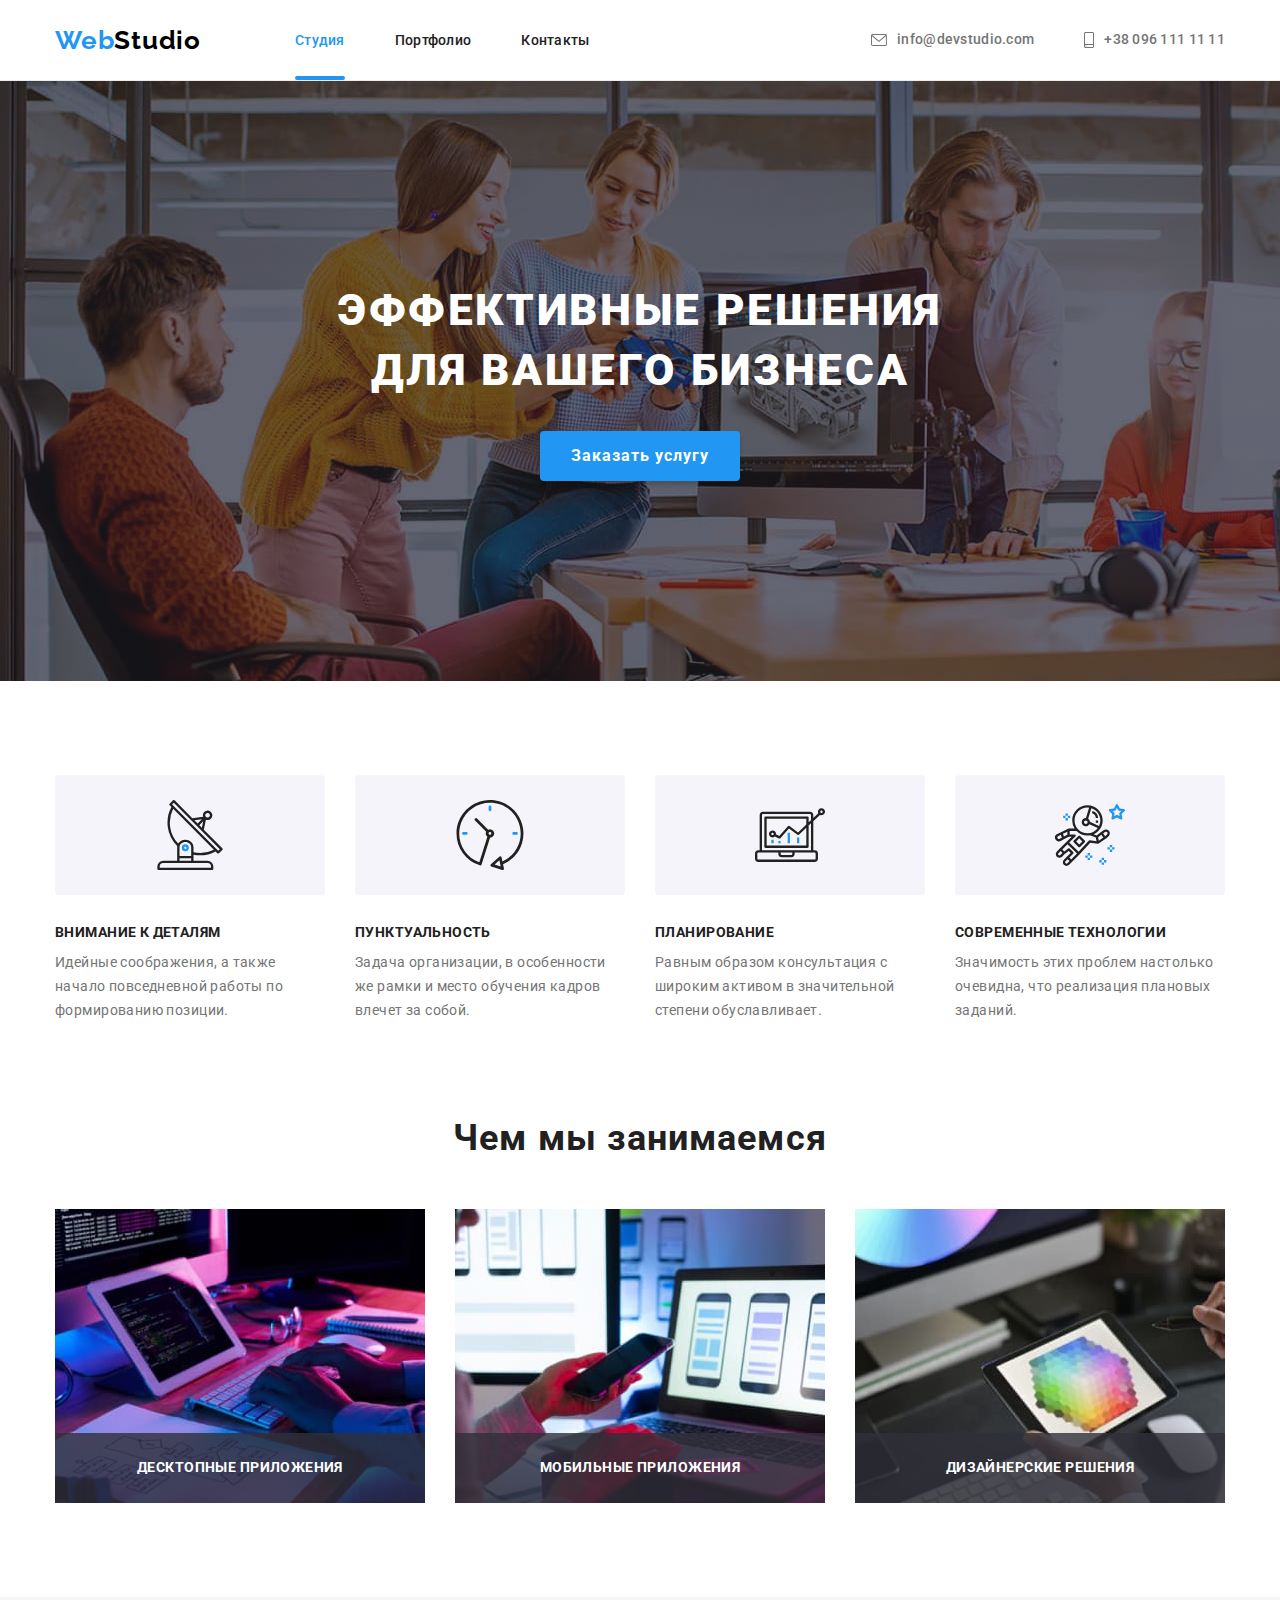
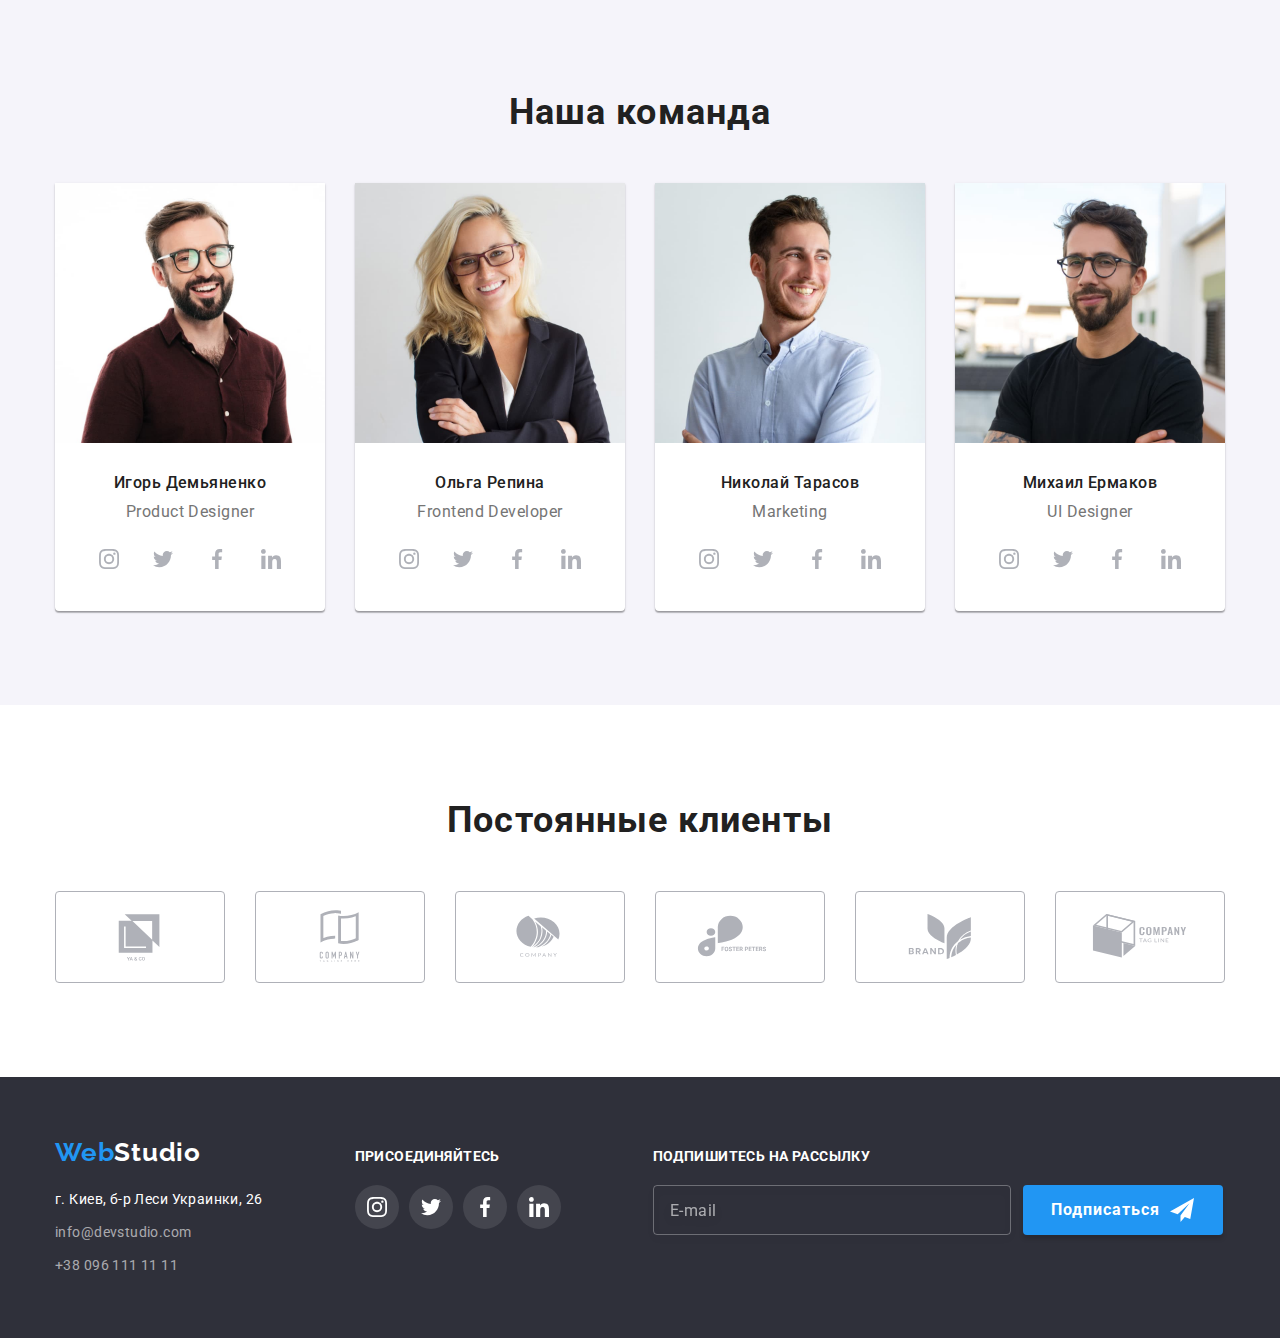
==== index.html @ 7f5abd90 "First commit" ====
<!DOCTYPE html>
<html lang="ru">
	<head>
		<meta charset="UTF-8" />
		<meta http-equiv="X-UA-Compatible" content="IE=edge" />
		<meta name="viewport" content="width=device-width, initial-scale=1.0" />
		<title lang="en">WebStudio</title>
		<link rel="preconnect" href="https://fonts.googleapis.com" />
		<link rel="preconnect" href="https://fonts.gstatic.com" crossorigin />
		<link
			href="https://fonts.googleapis.com/css2?family=Raleway:wght@700&family=Roboto:wght@400;500;700;900&display=swap"
			rel="stylesheet"
		/>
		<link
			rel="stylesheet"
			href="https://cdnjs.cloudflare.com/ajax/libs/modern-normalize/1.1.0/modern-normalize.min.css"
			integrity="sha512-wpPYUAdjBVSE4KJnH1VR1HeZfpl1ub8YT/NKx4PuQ5NmX2tKuGu6U/JRp5y+Y8XG2tV+wKQpNHVUX03MfMFn9Q=="
			crossorigin="anonymous"
			referrerpolicy="no-referrer"
		/>
		<link rel="stylesheet" href="./css/main.min.css" />
	</head>
	<body>
		<header class="header">
			<div class="container header-container">
				<nav class="menu-nav">
					<a class="logo link" href="./index.html" lang="en">
						<span class="logo__font-size logo__accent-color">Web</span>
						<span class="logo__font-size">Studio</span>
					</a>
					<ul class="menu-nav__list list">
						<li class="menu-nav__item">
							<a class="menu-nav__link link current" href="./index.html">Студия</a>
						</li>

						<li class="menu-nav__item">
							<a class="menu-nav__link link" href="./portfolio.html">Портфолио</a>
						</li>

						<li class="menu-nav__item">
							<a class="menu-nav__link link" href="">Контакты</a>
						</li>
					</ul>
				</nav>
				<ul class="menu-contact list">
					<li class="menu-contact__item">
						<a class="menu-contact__link link" href="mailto:info@devstudio.com">
							<svg class="menu-contact__icon" width="16" height="12">
								<use href="./images/sprite.svg#envelope"></use>
							</svg>
							info@devstudio.com
						</a>
					</li>

					<li class="menu-contact__item">
						<a class="menu-contact__link link" href="tel:+380961111111">
							<svg class="menu-contact__icon" width="10" height="16">
								<use href="./images/sprite.svg#phone"></use>
							</svg>
							+38 096 111 11 11
						</a>
					</li>
				</ul>
			</div>
		</header>

		<main>
			<section class="hero">
				<div class="container">
					<h1 class="hero__title">Эффективные решения для вашего бизнеса</h1>
					<button class="hero__btn button" type="button" data-modal-open>Заказать услугу</button>
				</div>
			</section>

			<section class="feature section">
				<div class="container">
					<h2 class="section-title visually-hidden">Особенности</h2>
					<ul class="feature__list list">
						<li class="feature__list-item">
							<div class="feature__icon-box">
								<svg class="feature__icon" width="70" height="70">
									<use href="./images/sprite.svg#antenna"></use>
								</svg>
							</div>
							<h3 class="feature__title">Внимание к деталям</h3>
							<p class="feature__description">
								Идейные соображения, а также начало повседневной работы по формированию позиции.
							</p>
						</li>

						<li class="feature__list-item">
							<div class="feature__icon-box">
								<svg class="feature__icon" width="70" height="70">
									<use href="./images/sprite.svg#clock"></use>
								</svg>
							</div>
							<h3 class="feature__title">Пунктуальность</h3>
							<p class="feature__description">
								Задача организации, в особенности же рамки и место обучения кадров влечет за собой.
							</p>
						</li>

						<li class="feature__list-item">
							<div class="feature__icon-box">
								<svg class="feature__icon" width="70" height="70">
									<use href="./images/sprite.svg#diagram"></use>
								</svg>
							</div>
							<h3 class="feature__title">Планирование</h3>
							<p class="feature__description">
								Равным образом консультация с широким активом в значительной степени обуславливает.
							</p>
						</li>

						<li class="feature__list-item">
							<div class="feature__icon-box">
								<svg class="feature__icon" width="70" height="70">
									<use href="./images/sprite.svg#astronaut"></use>
								</svg>
							</div>
							<h3 class="feature__title">Современные технологии</h3>
							<p class="feature__description">
								Значимость этих проблем настолько очевидна, что реализация плановых заданий.
							</p>
						</li>
					</ul>
				</div>
			</section>

			<section class="activity section">
				<div class="container">
					<h2 class="section-title">Чем мы занимаемся</h2>
					<ul class="activity-list list">
						<li class="activity-list__item">
							<a class="activity-list__link link" href="">
								<img src="./images/activity-img-1.jpg" alt="Направление деятельности" width="370" height="294" />
							</a>
							<h3 class="activity-list__title">Десктопные приложения</h3>
						</li>

						<li class="activity-list__item">
							<a class="activity-list__link link" href="">
								<img src="./images/activity-img-2.jpg" alt="Направление деятельности" width="370" height="294" />
							</a>
							<h3 class="activity-list__title">Мобильные приложения</h3>
						</li>

						<li class="activity-list__item">
							<a class="activity-list__link link" href="">
								<img src="./images/activity-img-3.jpg" alt="Направление деятельности" width="370" height="294" />
							</a>
							<h3 class="activity-list__title">Дизайнерские решения</h3>
						</li>
					</ul>
				</div>
			</section>

			<section class="staff section">
				<div class="container">
					<h2 class="section-title">Наша команда</h2>
					<ul class="staff-list list">
						<li class="staff-list__item">
							<img src="./images/staff-avatar-img-1.jpg" alt="Аватар сотрудника" width="270" height="260" />
							<h3 class="staff-list__name">Игорь Демьяненко</h3>
							<p class="staff-list__position">Product Designer</p>
							<ul class="social-list list">
								<li class="social-list__item">
									<a
										class="social-list__link link"
										href="https://www.instagram.com/"
										target="_blank"
										rel="noreferrer noopener"
									>
										<svg class="social-list__icon" width="20" height="20">
											<use href="./images/sprite.svg#instagram"></use>
										</svg>
									</a>
								</li>

								<li class="social-list__item">
									<a
										class="social-list__link link"
										href="https://twitter.com"
										target="_blank"
										rel="noreferrer noopener"
									>
										<svg class="social-list__icon" width="20" height="20">
											<use href="./images/sprite.svg#twitter"></use>
										</svg>
									</a>
								</li>

								<li class="social-list__item">
									<a
										class="social-list__link link"
										href="https://www.facebook.com/"
										target="_blank"
										rel="noreferrer noopener"
									>
										<svg class="social-list__icon" width="20" height="20">
											<use href="./images/sprite.svg#facebook"></use>
										</svg>
									</a>
								</li>

								<li class="social-list__item">
									<a
										class="social-list__link link"
										href="https://www.linkedin.com/"
										target="_blank"
										rel="noreferrer noopener"
									>
										<svg class="social-list__icon" width="20" height="20">
											<use href="./images/sprite.svg#linkedin"></use>
										</svg>
									</a>
								</li>
							</ul>
						</li>

						<li class="staff-list__item">
							<img src="./images/staff-avatar-img-2.jpg" alt="Аватар сотрудника" width="270" height="260" />
							<h3 class="staff-list__name">Ольга Репина</h3>
							<p class="staff-list__position">Frontend Developer</p>
							<ul class="social-list list">
								<li class="social-list__item">
									<a
										class="social-list__link link"
										href="https://www.instagram.com/"
										target="_blank"
										rel="noreferrer noopener"
									>
										<svg class="social-list__icon" width="20" height="20">
											<use href="./images/sprite.svg#instagram"></use>
										</svg>
									</a>
								</li>

								<li class="social-list__item">
									<a
										class="social-list__link link"
										href="https://twitter.com"
										target="_blank"
										rel="noreferrer noopener"
									>
										<svg class="social-list__icon" width="20" height="20">
											<use href="./images/sprite.svg#twitter"></use>
										</svg>
									</a>
								</li>

								<li class="social-list__item">
									<a
										class="social-list__link link"
										href="https://www.facebook.com/"
										target="_blank"
										rel="noreferrer noopener"
									>
										<svg class="social-list__icon" width="20" height="20">
											<use href="./images/sprite.svg#facebook"></use>
										</svg>
									</a>
								</li>

								<li class="social-list__item">
									<a
										class="social-list__link link"
										href="https://www.linkedin.com/"
										target="_blank"
										rel="noreferrer noopener"
									>
										<svg class="social-list__icon" width="20" height="20">
											<use href="./images/sprite.svg#linkedin"></use>
										</svg>
									</a>
								</li>
							</ul>
						</li>

						<li class="staff-list__item">
							<img src="./images/staff-avatar-img-3.jpg" alt="Аватар сотрудника" width="270" height="260" />
							<h3 class="staff-list__name">Николай Тарасов</h3>
							<p class="staff-list__position">Marketing</p>
							<ul class="social-list list">
								<li class="social-list__item">
									<a
										class="social-list__link link"
										href="https://www.instagram.com/"
										target="_blank"
										rel="noreferrer noopener"
									>
										<svg class="social-list__icon" width="20" height="20">
											<use href="./images/sprite.svg#instagram"></use>
										</svg>
									</a>
								</li>

								<li class="social-list__item">
									<a
										class="social-list__link link"
										href="https://twitter.com"
										target="_blank"
										rel="noreferrer noopener"
									>
										<svg class="social-list__icon" width="20" height="20">
											<use href="./images/sprite.svg#twitter"></use>
										</svg>
									</a>
								</li>

								<li class="social-list__item">
									<a
										class="social-list__link link"
										href="https://www.facebook.com/"
										target="_blank"
										rel="noreferrer noopener"
									>
										<svg class="social-list__icon" width="20" height="20">
											<use href="./images/sprite.svg#facebook"></use>
										</svg>
									</a>
								</li>

								<li class="social-list__item">
									<a
										class="social-list__link link"
										href="https://www.linkedin.com/"
										target="_blank"
										rel="noreferrer noopener"
									>
										<svg class="social-list__icon" width="20" height="20">
											<use href="./images/sprite.svg#linkedin"></use>
										</svg>
									</a>
								</li>
							</ul>
						</li>

						<li class="staff-list__item">
							<img src="./images/staff-avatar-img-4.jpg" alt="Аватар сотрудника" width="270" height="260" />
							<h3 class="staff-list__name">Михаил Ермаков</h3>
							<p class="staff-list__position">UI Designer</p>
							<ul class="social-list list">
								<li class="social-list__item">
									<a
										class="social-list__link link"
										href="https://www.instagram.com/"
										target="_blank"
										rel="noreferrer noopener"
									>
										<svg class="social-list__icon" width="20" height="20">
											<use href="./images/sprite.svg#instagram"></use>
										</svg>
									</a>
								</li>

								<li class="social-list__item">
									<a
										class="social-list__link link"
										href="https://twitter.com"
										target="_blank"
										rel="noreferrer noopener"
									>
										<svg class="social-list__icon" width="20" height="20">
											<use href="./images/sprite.svg#twitter"></use>
										</svg>
									</a>
								</li>

								<li class="social-list__item">
									<a
										class="social-list__link link"
										href="https://www.facebook.com/"
										target="_blank"
										rel="noreferrer noopener"
									>
										<svg class="social-list__icon" width="20" height="20">
											<use href="./images/sprite.svg#facebook"></use>
										</svg>
									</a>
								</li>

								<li class="social-list__item">
									<a
										class="social-list__link link"
										href="https://www.linkedin.com/"
										target="_blank"
										rel="noreferrer noopener"
									>
										<svg class="social-list__icon" width="20" height="20">
											<use href="./images/sprite.svg#linkedin"></use>
										</svg>
									</a>
								</li>
							</ul>
						</li>
					</ul>
				</div>
			</section>

			<section class="clients section">
				<div class="container">
					<h2 class="section-title">Постоянные клиенты</h2>
					<ul class="client-list list">
						<li class="client-list__item">
							<a class="client-list__link link" href="" target="_blank" rel="noreferrer noopener">
								<svg class="client-list__icon" width="106" height="60">
									<use href="./images/sprite.svg#logo-icon-client-1"></use>
								</svg>
							</a>
						</li>

						<li class="client-list__item">
							<a class="client-list__link link" href="" target="_blank" rel="noreferrer noopener">
								<svg class="client-list__icon" width="106" height="60">
									<use href="./images/sprite.svg#logo-icon-client-2"></use>
								</svg>
							</a>
						</li>

						<li class="client-list__item">
							<a class="client-list__link link" href="" target="_blank" rel="noreferrer noopener">
								<svg class="client-list__icon" width="106" height="60">
									<use href="./images/sprite.svg#logo-icon-client-3"></use>
								</svg>
							</a>
						</li>

						<li class="client-list__item">
							<a class="client-list__link link" href="" target="_blank" rel="noreferrer noopener">
								<svg class="client-list__icon" width="106" height="60">
									<use href="./images/sprite.svg#logo-icon-client-4"></use>
								</svg>
							</a>
						</li>

						<li class="client-list__item">
							<a class="client-list__link link" href="" target="_blank" rel="noreferrer noopener">
								<svg class="client-list__icon" width="106" height="60">
									<use href="./images/sprite.svg#logo-icon-client-5"></use>
								</svg>
							</a>
						</li>

						<li class="client-list__item">
							<a class="client-list__link link" href="" target="_blank" rel="noreferrer noopener">
								<svg class="client-list__icon" width="106" height="60">
									<use href="./images/sprite.svg#logo-icon-client-6"></use>
								</svg>
							</a>
						</li>
					</ul>
				</div>
			</section>
		</main>

		<footer class="footer">
			<div class="container footer-container">
				<div class="footer-address-wrapper">
					<a class="logo link" href="./index.html" lang="en">
						<span class="logo__font-size logo__accent-color">Web</span>
						<span class="logo__font-size">Studio</span>
					</a>
					<address>
						<ul class="contact-list list">
							<li class="contact-list__item">
								<a
									class="contact-list__link link contact-list__link-opacity"
									href="https://goo.gl/maps/CGZ676xCDxBF31A58"
								>
									г. Киев, б-р Леси Украинки, 26
								</a>
							</li>

							<li class="contact-list__item">
								<a class="contact-list__link link" href="mailto:info@devstudio.com">info@devstudio.com</a>
							</li>

							<li class="contact-list__item">
								<a class="contact-list__link link" href="tel:+380961111111">+38 096 111 11 11</a>
							</li>
						</ul>
					</address>
				</div>
				<div class="footer-social-wrapper">
					<p class="footer-call">присоединяйтесь</p>
					<ul class="footer-list list">
						<li class="footer-list__item">
							<a
								class="footer-list__link link"
								href="https://www.instagram.com/"
								target="_blank"
								rel="noreferrer noopener"
							>
								<svg class="footer-list__icon" width="20" height="20">
									<use href="./images/sprite.svg#instagram"></use>
								</svg>
							</a>
						</li>

						<li class="footer-list__item">
							<a class="footer-list__link link" href="https://twitter.com" target="_blank" rel="noreferrer noopener">
								<svg class="footer-list__icon" width="20" height="20">
									<use href="./images/sprite.svg#twitter"></use>
								</svg>
							</a>
						</li>

						<li class="footer-list__item">
							<a
								class="footer-list__link link"
								href="https://www.facebook.com/"
								target="_blank"
								rel="noreferrer noopener"
							>
								<svg class="footer-list__icon" width="20" height="20">
									<use href="./images/sprite.svg#facebook"></use>
								</svg>
							</a>
						</li>

						<li class="footer-list__item">
							<a
								class="footer-list__link link"
								href="https://www.linkedin.com/"
								target="_blank"
								rel="noreferrer noopener"
							>
								<svg class="footer-list__icon" width="20" height="20">
									<use href="./images/sprite.svg#linkedin"></use>
								</svg>
							</a>
						</li>
					</ul>
				</div>
				<form class="footer-form">
					<p class="footer-call">Подпишитесь на рассылку</p>
					<div class="footer-form__wrapper">
						<input class="footer-form__input" type="email" name="mailing" placeholder="E-mail" />
						<button class="footer-form__btn">
							<span class="footer-form__btn-text">Подписаться</span>
						</button>
					</div>
				</form>
			</div>
		</footer>

		<div class="backdrop is-hidden" data-modal>
			<div class="modal">
				<button class="modal__close-btn button" type="submit" data-modal-close>
					<svg class="modal__close-icon" width="18" height="18">
						<use href="./images/sprite.svg#close-icon"></use>
					</svg>
				</button>

				<strong class="contact-form-call">Оставьте свои данные, мы вам перезвоним</strong>

				<form class="contact-form">
					<ul class="contact-form__list list">
						<li class="contact-form__list-item">
							<label class="contact-form__label">
								<span class="contact-form__label-text">Имя</span>
								<span class="contact-form__input-wrapper">
									<input class="contact-form__input" type="text" name="user_name" />
									<svg class="contact-form__input-icon" width="18" height="18">
										<use href="./images/sprite.svg#person"></use>
									</svg>
								</span>
							</label>
						</li>

						<li class="contact-form__list-item">
							<label class="contact-form__label">
								<span class="contact-form__label-text">Телефон</span>
								<span class="contact-form__input-wrapper">
									<input class="contact-form__input" type="tel" name="user_phone" />
									<svg class="contact-form__input-icon" width="18" height="18">
										<use href="./images/sprite.svg#handset"></use>
									</svg>
								</span>
							</label>
						</li>

						<li class="contact-form__list-item">
							<label class="contact-form__label">
								<span class="contact-form__label-text">Почта</span>
								<span class="contact-form__input-wrapper">
									<input class="contact-form__input" type="email" name="user_email" />
									<svg class="contact-form__input-icon" width="18" height="18">
										<use href="./images/sprite.svg#email"></use>
									</svg>
								</span>
							</label>
						</li>

						<li class="contact-form__list-item">
							<label class="contact-form__label">
								<span class="contact-form__label-text">Комментарий</span>
								<textarea class="contact-form__message" name="user_comment" placeholder="Введите текст"></textarea>
							</label>
						</li>
					</ul>

					<div class="contact-form__checkbox-wrapper">
						<input
							class="contact-form__checkbox-input visually-hidden"
							type="checkbox"
							name="accept_policy"
							value="accept_policy"
							id="policy-checkbox"
							required
						/>
						<label class="contact-form__checkbox-label" for="policy-checkbox">
							<span class="contact-form__label-text">
								Соглашаюсь с рассылкой и принимаю
								<a class="contact-form__text-agreement" href="" rel="noreferrer noopener">Условия договора</a>
							</span>
						</label>
					</div>
					<button class="contact-form__submit-btn button" type="submit">Отправить</button>
				</form>
			</div>
		</div>

		<script src="./js/modal.js"></script>
	</body>
</html>
---- css/main.min.css ----
:root{--primary-font-family: "Roboto", sans-serif;--main-logo-font-family: "Raleway", sans-serif;--primary-text-color: #212121;--secondary-text-color: #757575;--opacity-text-color: rgba(255, 255, 255, 0.6);--placeholder-text-color: rgba(117, 117, 117, 0.5);--accent-color: #2196F3;--btn-color-hover: #188CE8;--primary-white-color: #ffffff;--primary-bg-color: #2F303A;--secondary-bg-color: #F5F4FA;--activity-bg-color: rgba(47, 48, 58, 0.8);--fallback-bg-color: #C4C4C4;--backdrop-bg-color: rgba(0, 0, 0, 0.2);--logo-black-color: #000000;--primary-border-color: #EEEEEE;--secondary-border-color: #ECECEC;--primary-icon-color: #AFB1B8;--bg-icon-color: rgba(255, 255, 255, 0.1);--overlay-card-color: rgba(33, 150, 243, 0.9);--project-card-gap: 30px;--duration: 250ms;--timing-function: cubic-bezier(0.4, 0, 0.2, 1)}.social-list__link,.contact-form__checkbox-label,.modal__close-btn,.footer-list__link,.client-list__link,.activity-list__title,.feature__icon-box{display:-webkit-box;display:-ms-flexbox;display:flex;-webkit-box-pack:center;-ms-flex-pack:center;justify-content:center;-webkit-box-align:center;-ms-flex-align:center;align-items:center}.contact-form__submit-btn,.hero__title,.hero,.container{margin-left:auto;margin-right:auto}/*! modern-normalize v1.1.0 | MIT License | https://github.com/sindresorhus/modern-normalize */*,::before,::after{-webkit-box-sizing:border-box;box-sizing:border-box}html{line-height:1.15;-webkit-text-size-adjust:100%;-moz-tab-size:4;-o-tab-size:4;tab-size:4}body{margin:0;font-family:system-ui,-apple-system,"Segoe UI",Roboto,Helvetica,Arial,sans-serif,"Apple Color Emoji","Segoe UI Emoji"}hr{height:0;color:inherit}abbr[title]{-webkit-text-decoration:underline dotted;text-decoration:underline dotted}b,strong{font-weight:bolder}code,kbd,samp,pre{font-family:ui-monospace,SFMono-Regular,Consolas,"Liberation Mono",Menlo,monospace;font-size:1em}small{font-size:80%}sub,sup{font-size:75%;line-height:0;position:relative;vertical-align:baseline}sub{bottom:-0.25em}sup{top:-0.5em}table{text-indent:0;border-color:inherit}button,input,optgroup,select,textarea{font-family:inherit;font-size:100%;line-height:1.15;margin:0}button,select{text-transform:none}button,[type=button],[type=reset],[type=submit]{-webkit-appearance:button}::-moz-focus-inner{border-style:none;padding:0}:-moz-focusring{outline:1px dotted ButtonText}:-moz-ui-invalid{box-shadow:none}legend{padding:0}progress{vertical-align:baseline}::-webkit-inner-spin-button,::-webkit-outer-spin-button{height:auto}[type=search]{-webkit-appearance:textfield;outline-offset:-2px}::-webkit-search-decoration{-webkit-appearance:none}::-webkit-file-upload-button{-webkit-appearance:button;font:inherit}summary{display:list-item}.visually-hidden{position:absolute;width:1px;height:1px;margin:-1px;border:0;padding:0;white-space:nowrap;-webkit-clip-path:inset(100%);clip-path:inset(100%);clip:rect(0 0 0 0);overflow:hidden}h1,h2,h3,h4,h5,h6,p{margin-top:0;margin-bottom:0}ul,ol{margin-top:0;margin-bottom:0;padding-left:0}img{display:block;max-width:100%;height:auto}.list{list-style:none}.link{text-decoration:none}.container{width:1200px;padding-left:15px;padding-right:15px}body{font-family:var(--primary-font-family);color:var(--primary-text-color);background-color:var(--primary-white-color)}.section{padding-top:94px;padding-bottom:94px}.header{background-color:var(--primary-white-color);border-bottom:1px solid var(--secondary-border-color)}.header-container{display:-webkit-box;display:-ms-flexbox;display:flex;-webkit-box-pack:justify;-ms-flex-pack:justify;justify-content:space-between;-webkit-box-align:center;-ms-flex-align:center;align-items:center}.menu-nav{display:-webkit-box;display:-ms-flexbox;display:flex;-webkit-box-align:center;-ms-flex-align:center;align-items:center}.menu-nav__list{display:-webkit-box;display:-ms-flexbox;display:flex;-webkit-box-pack:justify;-ms-flex-pack:justify;justify-content:space-between}.menu-nav__item:not(:first-child){margin-left:50px}.menu-nav__link{position:relative;padding-top:32px;padding-bottom:32px;font-weight:500;font-size:14px;line-height:1.14;letter-spacing:.02em;color:var(--primary-text-color);-webkit-transition:color var(--duration) var(--timing-function);transition:color var(--duration) var(--timing-function)}.menu-nav__link.current,.menu-nav__link:hover,.menu-nav__link:focus{color:var(--accent-color)}.menu-nav__link::after{content:"";position:absolute;bottom:0;display:block;width:100%;height:4px;background-color:var(--accent-color);border-radius:2px;-webkit-transform:scaleX(0);transform:scaleX(0);-webkit-transition:-webkit-transform var(--duration) var(--timing-function);transition:-webkit-transform var(--duration) var(--timing-function);transition:transform var(--duration) var(--timing-function);transition:transform var(--duration) var(--timing-function), -webkit-transform var(--duration) var(--timing-function)}.menu-nav__link.current:after,.menu-nav__link:hover::after,.menu-nav__link:focus::after{-webkit-transform:scaleX(1);transform:scaleX(1)}.menu-contact{display:-webkit-box;display:-ms-flexbox;display:flex}.menu-contact__item:not(:first-child){margin-left:50px}.menu-contact__link{display:-webkit-box;display:-ms-flexbox;display:flex;-webkit-box-align:center;-ms-flex-align:center;align-items:center;padding-top:32px;padding-bottom:32px;font-weight:500;font-size:14px;line-height:1.14;letter-spacing:.02em;color:var(--secondary-text-color);-webkit-transition:color var(--duration) var(--timing-function);transition:color var(--duration) var(--timing-function)}.menu-contact__link:hover,.menu-contact__link:focus{color:var(--accent-color)}.menu-contact__icon{margin-right:10px;fill:currentColor}.hero{max-width:1600px;min-height:600px;padding-top:200px;padding-bottom:200px;text-align:center;background-image:-webkit-gradient(linear, left top, right top, from(rgba(47, 48, 58, 0.4)), to(rgba(47, 48, 58, 0.4))),url("../images/bg-hero.jpg");background-image:linear-gradient(to right, rgba(47, 48, 58, 0.4), rgba(47, 48, 58, 0.4)),url("../images/bg-hero.jpg");background-size:cover;background-repeat:no-repeat;background-color:var(--fallback-bg-color)}.hero__title{width:696px;font-weight:900;font-size:44px;line-height:1.36;letter-spacing:.06em;color:var(--primary-white-color);text-transform:uppercase}.hero__btn{min-width:200px;padding:10px 26px;margin-top:30px;font-weight:700;font-size:16px;line-height:1.88;letter-spacing:.06em;color:var(--primary-white-color);background-color:var(--accent-color);border:none;border-radius:4px;-webkit-box-shadow:0px 4px 4px rgba(0,0,0,.15);box-shadow:0px 4px 4px rgba(0,0,0,.15);-webkit-transition:background-color var(--duration) var(--timing-function);transition:background-color var(--duration) var(--timing-function)}.hero__btn:hover,.hero__btn:focus{background-color:var(--btn-color-hover)}.feature{padding-bottom:0}.feature__list{display:-webkit-box;display:-ms-flexbox;display:flex;-webkit-box-pack:justify;-ms-flex-pack:justify;justify-content:space-between}.feature__list-item{-ms-flex-preferred-size:calc((100% - 90px)/4);flex-basis:calc((100% - 90px)/4)}.feature__title{margin-top:30px;font-weight:700;font-size:14px;line-height:1.14;letter-spacing:.03em;text-transform:uppercase}.feature__description{margin-top:10px;font-weight:400;font-size:14px;line-height:1.71;letter-spacing:.03em;color:var(--secondary-text-color)}.feature__icon-box{height:120px;background-color:var(--secondary-bg-color);border-radius:4px}.activity-list{display:-webkit-box;display:-ms-flexbox;display:flex;-webkit-box-pack:justify;-ms-flex-pack:justify;justify-content:space-between;margin-top:50px}.activity-list__item{position:relative}.activity-list__title{position:absolute;bottom:0;width:100%;height:70px;font-weight:700;font-size:14px;line-height:1.14;letter-spacing:.03em;text-transform:uppercase;color:var(--primary-white-color);background-color:var(--activity-bg-color);pointer-events:none}.staff{background-color:var(--secondary-bg-color)}.staff-list{display:-webkit-box;display:-ms-flexbox;display:flex;-ms-flex-wrap:wrap;flex-wrap:wrap;margin-left:-30px;margin-top:50px}.staff-list__item{margin-left:30px;background-color:var(--primary-white-color);-webkit-box-shadow:0px 1px 3px rgba(0,0,0,.12),0px 1px 1px rgba(0,0,0,.14),0px 2px 1px rgba(0,0,0,.2);box-shadow:0px 1px 3px rgba(0,0,0,.12),0px 1px 1px rgba(0,0,0,.14),0px 2px 1px rgba(0,0,0,.2);border-radius:0px 0px 4px 4px}.staff-list__name{margin-top:30px;font-weight:500;font-size:16px;line-height:1.19;letter-spacing:.03em;text-transform:capitalize;text-align:center}.staff-list__position{margin-top:10px;font-weight:400;font-size:16px;line-height:1.19;letter-spacing:.03em;text-transform:capitalize;text-align:center;color:var(--secondary-text-color)}.client-list{display:-webkit-box;display:-ms-flexbox;display:flex;-webkit-box-pack:center;-ms-flex-pack:center;justify-content:center;margin-top:50px}.client-list__item{width:170px;height:92px}.client-list__item:not(:first-child){margin-left:30px}.client-list__link{width:100%;height:100%;color:var(--primary-icon-color);background-color:var(--primary-white-color);border:1px solid var(--primary-icon-color);border-radius:4px;-webkit-transition:border-color var(--duration) var(--timing-function),color var(--duration) var(--timing-function);transition:border-color var(--duration) var(--timing-function),color var(--duration) var(--timing-function)}.client-list__link:hover,.client-list__link:focus{color:var(--accent-color);border-color:var(--accent-color)}.client-list__icon{fill:currentColor}.client-list__link:hover .client-list__icon,.client-list__link:focus .client-list__icon{fill:currentColor}.footer{padding-top:60px;padding-bottom:60px;background-color:var(--primary-bg-color)}.footer .logo{color:var(--primary-white-color);margin-right:0;padding:0}.footer-container{display:-webkit-box;display:-ms-flexbox;display:flex;-webkit-box-align:baseline;-ms-flex-align:baseline;align-items:baseline}.footer-social-wrapper{margin-left:70px}.footer-form{margin-left:92px}.footer-form__wrapper{display:-webkit-box;display:-ms-flexbox;display:flex;margin-top:20px}.footer-form__input{width:358px;height:50px;padding:15px 16px;color:var(--primary-white-color);border:1px solid rgba(255,255,255,.3);border-radius:4px;-webkit-filter:drop-shadow(0px 4px 4px rgba(0, 0, 0, 0.15));filter:drop-shadow(0px 4px 4px rgba(0, 0, 0, 0.15));background-color:rgba(0,0,0,0)}.footer-form__input::-webkit-input-placeholder{line-height:1.25;letter-spacing:.03em;color:var(--opacity-text-color)}.footer-form__input::-moz-placeholder{line-height:1.25;letter-spacing:.03em;color:var(--opacity-text-color)}.footer-form__input:-ms-input-placeholder{line-height:1.25;letter-spacing:.03em;color:var(--opacity-text-color)}.footer-form__input::-ms-input-placeholder{line-height:1.25;letter-spacing:.03em;color:var(--opacity-text-color)}.footer-form__input::placeholder{line-height:1.25;letter-spacing:.03em;color:var(--opacity-text-color)}.footer-form__btn{min-width:200px;margin-left:12px;padding:10px 28px;font-weight:700;font-size:16px;line-height:1.88;letter-spacing:.06em;color:var(--primary-white-color);border:none;border-radius:4px;-webkit-box-shadow:0px 4px 4px rgba(0,0,0,.15);box-shadow:0px 4px 4px rgba(0,0,0,.15);background-color:var(--accent-color)}.footer-form__btn-text{display:-webkit-inline-box;display:-ms-inline-flexbox;display:inline-flex;-webkit-box-align:center;-ms-flex-align:center;align-items:center}.footer-form__btn-text::after{content:"";width:24px;height:24px;margin-left:10px;background-image:url(../images/icons/mailing-icon.svg)}.footer-call{font-weight:700;font-size:14px;line-height:1.14;letter-spacing:.03em;text-transform:uppercase;color:var(--primary-white-color)}.footer-list{display:-webkit-box;display:-ms-flexbox;display:flex}.footer-list__item{width:44px;height:44px;margin-top:20px}.footer-list__item:not(:first-child){margin-left:10px}.footer-list__link{width:100%;height:100%;fill:var(--primary-white-color);background-color:var(--bg-icon-color);border-radius:50%;-webkit-transition:background-color var(--duration) var(--timing-function);transition:background-color var(--duration) var(--timing-function)}.footer-list__link:hover,.footer-list__link:focus{background-color:var(--accent-color)}.logo{padding-top:24px;padding-bottom:24px;margin-right:94px;font-family:var(--main-logo-font-family);font-weight:700;font-size:.1px;line-height:1;letter-spacing:0;color:var(--logo-black-color)}.logo__font-size{font-weight:inherit;font-size:26px;line-height:1.19;letter-spacing:.03em}.logo__accent-color{color:var(--accent-color)}.section-title{font-weight:700;font-size:36px;line-height:1.17;letter-spacing:.03em;text-align:center}.backdrop{position:fixed;top:0;left:0;width:100vw;height:100vh;background-color:var(--backdrop-bg-color);-webkit-transform:scale(1) rotate(360deg);transform:scale(1) rotate(360deg);-webkit-transition:visibility var(--duration) var(--timing-function),-webkit-transform var(--duration) var(--timing-function);transition:visibility var(--duration) var(--timing-function),-webkit-transform var(--duration) var(--timing-function);transition:transform var(--duration) var(--timing-function),visibility var(--duration) var(--timing-function);transition:transform var(--duration) var(--timing-function),visibility var(--duration) var(--timing-function),-webkit-transform var(--duration) var(--timing-function)}.backdrop.is-hidden{-webkit-transform:scale(0) rotate(0deg);transform:scale(0) rotate(0deg);visibility:hidden;pointer-events:none}.modal{position:absolute;top:50%;left:50%;-webkit-transform:translate(-50%, -50%);transform:translate(-50%, -50%);width:528px;height:582px;padding:40px;background-color:var(--primary-white-color);-webkit-box-shadow:0px 1px 3px rgba(0,0,0,.12),0px 1px 1px rgba(0,0,0,.14),0px 2px 1px rgba(0,0,0,.2);box-shadow:0px 1px 3px rgba(0,0,0,.12),0px 1px 1px rgba(0,0,0,.14),0px 2px 1px rgba(0,0,0,.2);border-radius:4px}.modal__close-btn{position:absolute;top:8px;right:8px;width:30px;height:30px;padding:0;border:1px solid rgba(0,0,0,.1);border-radius:50%;background-color:rgba(0,0,0,0);cursor:pointer}.modal__close-icon{-webkit-transition:fill var(--duration) var(--timing-function);transition:fill var(--duration) var(--timing-function)}.modal__close-btn:hover .modal__close-icon,.modal__close-btn:focus .modal__close-icon{fill:var(--accent-color)}.contact-form-call{display:block;text-align:center;font-weight:700;font-size:20px;line-height:1.15;letter-spacing:.03em}.contact-form{margin-top:12px}.contact-form__list{line-height:.01}.contact-form__list-item:not(:first-child){margin-top:10px}.contact-form__label-text{font-weight:inherit;font-size:12px;line-height:1.17;letter-spacing:.01em;color:var(--secondary-text-color)}.contact-form__input-wrapper{position:relative;display:block;margin-top:4px;color:var(--accent-color)}.contact-form__input,.contact-form__message{width:100%;border:1px solid rgba(33,33,33,.2);border-radius:4px;-webkit-transition:border-color var(--duration) var(--timing-function);transition:border-color var(--duration) var(--timing-function)}.contact-form__input{height:40px;padding-left:42px}.contact-form__message{resize:none;height:120px;margin-top:4px;padding:12px 16px}.contact-form__message::-webkit-input-placeholder{font-weight:inherit;font-size:12px;line-height:1.17;letter-spacing:.01em;color:var(--placeholder-text-color)}.contact-form__message::-moz-placeholder{font-weight:inherit;font-size:12px;line-height:1.17;letter-spacing:.01em;color:var(--placeholder-text-color)}.contact-form__message:-ms-input-placeholder{font-weight:inherit;font-size:12px;line-height:1.17;letter-spacing:.01em;color:var(--placeholder-text-color)}.contact-form__message::-ms-input-placeholder{font-weight:inherit;font-size:12px;line-height:1.17;letter-spacing:.01em;color:var(--placeholder-text-color)}.contact-form__message::placeholder{font-weight:inherit;font-size:12px;line-height:1.17;letter-spacing:.01em;color:var(--placeholder-text-color)}.contact-form__input:focus,.contact-form__message:focus{outline:none;border-color:var(--accent-color)}.contact-form__input-icon{position:absolute;top:50%;left:12px;-webkit-transform:translateY(-50%);transform:translateY(-50%);-webkit-transition:fill var(--duration) var(--timing-function);transition:fill var(--duration) var(--timing-function)}.contact-form__input:focus+.contact-form__input-icon{fill:var(--accent-color)}.contact-form__text-agreement{color:var(--accent-color)}.contact-form__checkbox-wrapper{margin-top:20px}.contact-form__checkbox-label{cursor:pointer}.contact-form__checkbox-label::before{content:"";width:16px;height:15px;border-radius:2px;background-image:url(../images/icons/checkbox-off-icon.svg);background-repeat:no-repeat}.contact-form__checkbox-label>.contact-form__label-text{margin-left:7px;font-weight:inherit;font-size:14px;line-height:1.71;letter-spacing:.03em}.contact-form__checkbox-input:checked+.contact-form__checkbox-label::before{background-color:var(--accent-color);background-image:url(../images/icons/checkbox-on-icon.svg)}.contact-form__checkbox-input:focus+.contact-form__checkbox-label::before{outline:2px solid var(--accent-color);outline-offset:2px}.contact-form__submit-btn{display:block;min-width:200px;padding:10px 26px;margin-top:30px;font-weight:700;font-size:16px;line-height:1.88;letter-spacing:.06em;color:var(--primary-white-color);background-color:var(--accent-color);border:none;border-radius:4px;-webkit-box-shadow:0px 4px 4px rgba(0,0,0,.15);box-shadow:0px 4px 4px rgba(0,0,0,.15);-webkit-transition:background-color var(--duration) var(--timing-function);transition:background-color var(--duration) var(--timing-function)}.contact-form__submit-btn:hover,.contact-form__submit-btn:focus{background-color:var(--btn-color-hover)}.button{font-family:inherit;cursor:pointer}.social-list{display:-webkit-box;display:-ms-flexbox;display:flex;-webkit-box-pack:center;-ms-flex-pack:center;justify-content:center;margin-top:16px;margin-bottom:30px}.social-list__item{width:44px;height:44px}.social-list__item:not(:first-child){margin-left:10px}.social-list__link{width:100%;height:100%;fill:var(--primary-icon-color);background-color:var(--primary-white-color);border-radius:50%;-webkit-transition:background-color var(--duration) var(--timing-function);transition:background-color var(--duration) var(--timing-function)}.social-list__link:hover,.social-list__link:focus{background-color:var(--accent-color)}.social-list__icon{-webkit-transition:fill var(--duration) var(--timing-function);transition:fill var(--duration) var(--timing-function)}.social-list__link:hover .social-list__icon,.social-list__link:focus .social-list__icon{fill:var(--primary-white-color)}.contact-list{margin-top:20px;padding-right:22px}.contact-list__item:not(:first-child){margin-top:9px}.contact-list__link{font-weight:400;font-size:14px;line-height:1.71;letter-spacing:.03em;font-style:normal;color:var(--opacity-text-color);-webkit-transition:color var(--duration) var(--timing-function);transition:color var(--duration) var(--timing-function)}.contact-list__link:hover,.contact-list__link:focus{color:var(--accent-color)}.contact-list__link-opacity{color:var(--primary-white-color)}/*# sourceMappingURL=main.min.css.map */
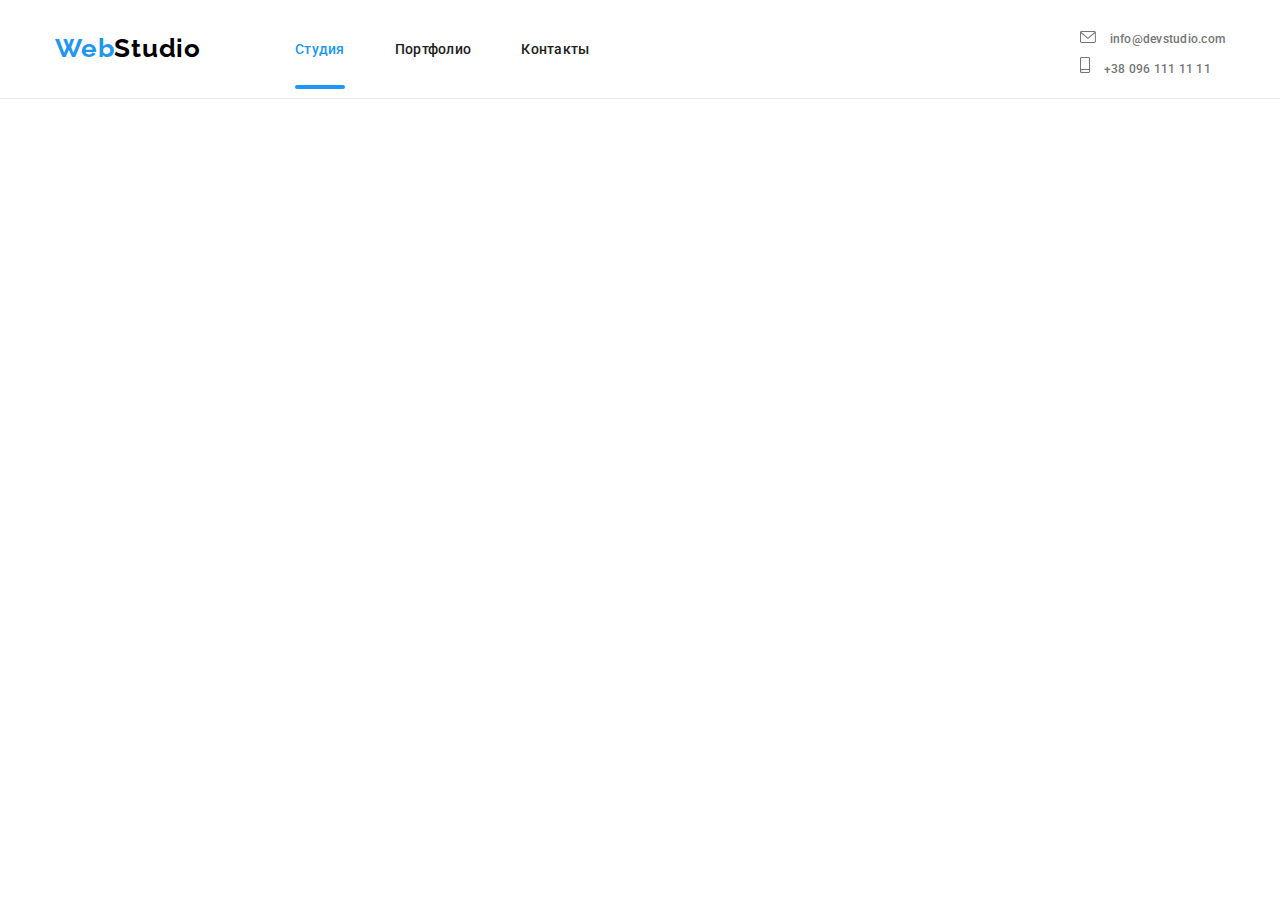
==== commit 6979df5e: "added media queris for container, logo, mobile header" ====
--- a/index.html
+++ b/index.html
@@ -22,7 +22,7 @@
 	</head>
 	<body>
 		<header class="header">
-			<div class="container header-container">
+			<div class="container header__container">
 				<nav class="menu-nav">
 					<a class="logo link" href="./index.html" lang="en">
 						<span class="logo__font-size logo__accent-color">Web</span>
@@ -61,18 +61,108 @@
 						</a>
 					</li>
 				</ul>
+
+				<button class="mobile-menu-btn" type="button" data-menu-open>
+					<svg class="mobile-menu-btn__icon" width="40" height="40">
+						<use href="./images/sprite.svg#mobile-menu-burger"></use>
+					</svg>
+				</button>
+			</div>
+			<div class="mobile-menu" data-menu>
+				<div class="container mobile-menu__container">
+					<div class="mobile-menu__wrapper-inner">
+						<button class="mobile-menu-btn mobile-menu-btn__close" type="button" data-menu-close>
+							<svg class="mobile-menu-btn__icon" width="40" height="40">
+								<use href="./images/sprite.svg#mobile-menu-cross"></use>
+							</svg>
+						</button>
+
+						<nav class="mobile-menu__nav">
+							<ul class="mobile-menu__nav-list list">
+								<li class="mobile-menu__nav-item">
+									<a class="mobile-menu__nav-link link current" href="./index.html">Студия</a>
+								</li>
+
+								<li class="mobile-menu__nav-item">
+									<a class="mobile-menu__nav-link link" href="./portfolio.html">Портфолио</a>
+								</li>
+
+								<li class="mobile-menu__nav-item">
+									<a class="mobile-menu__nav-link link" href="">Контакты</a>
+								</li>
+							</ul>
+						</nav>
+					</div>
+
+					<div class="mobile-menu__wrapper-inner">
+						<ul class="mobile-menu__contact-list list">
+							<li class="mobile-menu__contact-item">
+								<a class="mobile-menu__contact-link link mobile-menu__contact-link--accent" href="tel:+380961111111">
+									+38 096 111 11 11
+								</a>
+							</li>
+
+							<li class="mobile-menu__contact-item">
+								<a class="mobile-menu__contact-link link" href="mailto:info@devstudio.com">info@devstudio.com</a>
+							</li>
+						</ul>
+
+						<ul class="mobile-menu__social-media-list list">
+							<li class="mobile-menu__social-media-item">
+								<a
+									class="mobile-menu__social-media-link link"
+									href="https://www.instagram.com/"
+									target="_blank"
+									rel="noreferrer noopener"
+								>
+									Instagram
+								</a>
+							</li>
+							<li class="mobile-menu__social-media-item">
+								<a
+									class="mobile-menu__social-media-link link"
+									href="https://twitter.com"
+									target="_blank"
+									rel="noreferrer noopener"
+								>
+									Twitter
+								</a>
+							</li>
+							<li class="mobile-menu__social-media-item">
+								<a
+									class="mobile-menu__social-media-link link"
+									href="https://www.facebook.com/"
+									target="_blank"
+									rel="noreferrer noopener"
+								>
+									Facebook
+								</a>
+							</li>
+							<li class="mobile-menu__social-media-item">
+								<a
+									class="mobile-menu__social-media-link link"
+									href="https://www.linkedin.com/"
+									target="_blank"
+									rel="noreferrer noopener"
+								>
+									LinkedIn
+								</a>
+							</li>
+						</ul>
+					</div>
+				</div>
 			</div>
 		</header>
 
 		<main>
-			<section class="hero">
+			<!-- <section class="hero">
 				<div class="container">
 					<h1 class="hero__title">Эффективные решения для вашего бизнеса</h1>
 					<button class="hero__btn button" type="button" data-modal-open>Заказать услугу</button>
 				</div>
-			</section>
-
-			<section class="feature section">
+			</section> -->
+
+			<!-- <section class="feature section">
 				<div class="container">
 					<h2 class="section-title visually-hidden">Особенности</h2>
 					<ul class="feature__list list">
@@ -125,9 +215,9 @@
 						</li>
 					</ul>
 				</div>
-			</section>
-
-			<section class="activity section">
+			</section> -->
+
+			<!-- <section class="activity section">
 				<div class="container">
 					<h2 class="section-title">Чем мы занимаемся</h2>
 					<ul class="activity-list list">
@@ -153,9 +243,9 @@
 						</li>
 					</ul>
 				</div>
-			</section>
-
-			<section class="staff section">
+			</section> -->
+
+			<!-- <section class="staff section">
 				<div class="container">
 					<h2 class="section-title">Наша команда</h2>
 					<ul class="staff-list list">
@@ -396,9 +486,9 @@
 						</li>
 					</ul>
 				</div>
-			</section>
-
-			<section class="clients section">
+			</section> -->
+
+			<!-- <section class="clients section">
 				<div class="container">
 					<h2 class="section-title">Постоянные клиенты</h2>
 					<ul class="client-list list">
@@ -451,10 +541,10 @@
 						</li>
 					</ul>
 				</div>
-			</section>
+			</section> -->
 		</main>
 
-		<footer class="footer">
+		<!-- <footer class="footer">
 			<div class="container footer-container">
 				<div class="footer-address-wrapper">
 					<a class="logo link" href="./index.html" lang="en">
@@ -543,7 +633,7 @@
 					</div>
 				</form>
 			</div>
-		</footer>
+		</footer> -->
 
 		<div class="backdrop is-hidden" data-modal>
 			<div class="modal">
@@ -622,6 +712,7 @@
 			</div>
 		</div>
 
+		<script src="./js/menu.js"></script>
 		<script src="./js/modal.js"></script>
 	</body>
 </html>
--- a/css/main.min.css
+++ b/css/main.min.css
@@ -1 +1 @@
-:root{--primary-font-family: "Roboto", sans-serif;--main-logo-font-family: "Raleway", sans-serif;--primary-text-color: #212121;--secondary-text-color: #757575;--opacity-text-color: rgba(255, 255, 255, 0.6);--placeholder-text-color: rgba(117, 117, 117, 0.5);--accent-color: #2196F3;--btn-color-hover: #188CE8;--primary-white-color: #ffffff;--primary-bg-color: #2F303A;--secondary-bg-color: #F5F4FA;--activity-bg-color: rgba(47, 48, 58, 0.8);--fallback-bg-color: #C4C4C4;--backdrop-bg-color: rgba(0, 0, 0, 0.2);--logo-black-color: #000000;--primary-border-color: #EEEEEE;--secondary-border-color: #ECECEC;--primary-icon-color: #AFB1B8;--bg-icon-color: rgba(255, 255, 255, 0.1);--overlay-card-color: rgba(33, 150, 243, 0.9);--project-card-gap: 30px;--duration: 250ms;--timing-function: cubic-bezier(0.4, 0, 0.2, 1)}.social-list__link,.contact-form__checkbox-label,.modal__close-btn,.footer-list__link,.client-list__link,.activity-list__title,.feature__icon-box{display:-webkit-box;display:-ms-flexbox;display:flex;-webkit-box-pack:center;-ms-flex-pack:center;justify-content:center;-webkit-box-align:center;-ms-flex-align:center;align-items:center}.contact-form__submit-btn,.hero__title,.hero,.container{margin-left:auto;margin-right:auto}/*! modern-normalize v1.1.0 | MIT License | https://github.com/sindresorhus/modern-normalize */*,::before,::after{-webkit-box-sizing:border-box;box-sizing:border-box}html{line-height:1.15;-webkit-text-size-adjust:100%;-moz-tab-size:4;-o-tab-size:4;tab-size:4}body{margin:0;font-family:system-ui,-apple-system,"Segoe UI",Roboto,Helvetica,Arial,sans-serif,"Apple Color Emoji","Segoe UI Emoji"}hr{height:0;color:inherit}abbr[title]{-webkit-text-decoration:underline dotted;text-decoration:underline dotted}b,strong{font-weight:bolder}code,kbd,samp,pre{font-family:ui-monospace,SFMono-Regular,Consolas,"Liberation Mono",Menlo,monospace;font-size:1em}small{font-size:80%}sub,sup{font-size:75%;line-height:0;position:relative;vertical-align:baseline}sub{bottom:-0.25em}sup{top:-0.5em}table{text-indent:0;border-color:inherit}button,input,optgroup,select,textarea{font-family:inherit;font-size:100%;line-height:1.15;margin:0}button,select{text-transform:none}button,[type=button],[type=reset],[type=submit]{-webkit-appearance:button}::-moz-focus-inner{border-style:none;padding:0}:-moz-focusring{outline:1px dotted ButtonText}:-moz-ui-invalid{box-shadow:none}legend{padding:0}progress{vertical-align:baseline}::-webkit-inner-spin-button,::-webkit-outer-spin-button{height:auto}[type=search]{-webkit-appearance:textfield;outline-offset:-2px}::-webkit-search-decoration{-webkit-appearance:none}::-webkit-file-upload-button{-webkit-appearance:button;font:inherit}summary{display:list-item}.visually-hidden{position:absolute;width:1px;height:1px;margin:-1px;border:0;padding:0;white-space:nowrap;-webkit-clip-path:inset(100%);clip-path:inset(100%);clip:rect(0 0 0 0);overflow:hidden}h1,h2,h3,h4,h5,h6,p{margin-top:0;margin-bottom:0}ul,ol{margin-top:0;margin-bottom:0;padding-left:0}img{display:block;max-width:100%;height:auto}.list{list-style:none}.link{text-decoration:none}.container{width:1200px;padding-left:15px;padding-right:15px}body{font-family:var(--primary-font-family);color:var(--primary-text-color);background-color:var(--primary-white-color)}.section{padding-top:94px;padding-bottom:94px}.header{background-color:var(--primary-white-color);border-bottom:1px solid var(--secondary-border-color)}.header-container{display:-webkit-box;display:-ms-flexbox;display:flex;-webkit-box-pack:justify;-ms-flex-pack:justify;justify-content:space-between;-webkit-box-align:center;-ms-flex-align:center;align-items:center}.menu-nav{display:-webkit-box;display:-ms-flexbox;display:flex;-webkit-box-align:center;-ms-flex-align:center;align-items:center}.menu-nav__list{display:-webkit-box;display:-ms-flexbox;display:flex;-webkit-box-pack:justify;-ms-flex-pack:justify;justify-content:space-between}.menu-nav__item:not(:first-child){margin-left:50px}.menu-nav__link{position:relative;padding-top:32px;padding-bottom:32px;font-weight:500;font-size:14px;line-height:1.14;letter-spacing:.02em;color:var(--primary-text-color);-webkit-transition:color var(--duration) var(--timing-function);transition:color var(--duration) var(--timing-function)}.menu-nav__link.current,.menu-nav__link:hover,.menu-nav__link:focus{color:var(--accent-color)}.menu-nav__link::after{content:"";position:absolute;bottom:0;display:block;width:100%;height:4px;background-color:var(--accent-color);border-radius:2px;-webkit-transform:scaleX(0);transform:scaleX(0);-webkit-transition:-webkit-transform var(--duration) var(--timing-function);transition:-webkit-transform var(--duration) var(--timing-function);transition:transform var(--duration) var(--timing-function);transition:transform var(--duration) var(--timing-function), -webkit-transform var(--duration) var(--timing-function)}.menu-nav__link.current:after,.menu-nav__link:hover::after,.menu-nav__link:focus::after{-webkit-transform:scaleX(1);transform:scaleX(1)}.menu-contact{display:-webkit-box;display:-ms-flexbox;display:flex}.menu-contact__item:not(:first-child){margin-left:50px}.menu-contact__link{display:-webkit-box;display:-ms-flexbox;display:flex;-webkit-box-align:center;-ms-flex-align:center;align-items:center;padding-top:32px;padding-bottom:32px;font-weight:500;font-size:14px;line-height:1.14;letter-spacing:.02em;color:var(--secondary-text-color);-webkit-transition:color var(--duration) var(--timing-function);transition:color var(--duration) var(--timing-function)}.menu-contact__link:hover,.menu-contact__link:focus{color:var(--accent-color)}.menu-contact__icon{margin-right:10px;fill:currentColor}.hero{max-width:1600px;min-height:600px;padding-top:200px;padding-bottom:200px;text-align:center;background-image:-webkit-gradient(linear, left top, right top, from(rgba(47, 48, 58, 0.4)), to(rgba(47, 48, 58, 0.4))),url("../images/bg-hero.jpg");background-image:linear-gradient(to right, rgba(47, 48, 58, 0.4), rgba(47, 48, 58, 0.4)),url("../images/bg-hero.jpg");background-size:cover;background-repeat:no-repeat;background-color:var(--fallback-bg-color)}.hero__title{width:696px;font-weight:900;font-size:44px;line-height:1.36;letter-spacing:.06em;color:var(--primary-white-color);text-transform:uppercase}.hero__btn{min-width:200px;padding:10px 26px;margin-top:30px;font-weight:700;font-size:16px;line-height:1.88;letter-spacing:.06em;color:var(--primary-white-color);background-color:var(--accent-color);border:none;border-radius:4px;-webkit-box-shadow:0px 4px 4px rgba(0,0,0,.15);box-shadow:0px 4px 4px rgba(0,0,0,.15);-webkit-transition:background-color var(--duration) var(--timing-function);transition:background-color var(--duration) var(--timing-function)}.hero__btn:hover,.hero__btn:focus{background-color:var(--btn-color-hover)}.feature{padding-bottom:0}.feature__list{display:-webkit-box;display:-ms-flexbox;display:flex;-webkit-box-pack:justify;-ms-flex-pack:justify;justify-content:space-between}.feature__list-item{-ms-flex-preferred-size:calc((100% - 90px)/4);flex-basis:calc((100% - 90px)/4)}.feature__title{margin-top:30px;font-weight:700;font-size:14px;line-height:1.14;letter-spacing:.03em;text-transform:uppercase}.feature__description{margin-top:10px;font-weight:400;font-size:14px;line-height:1.71;letter-spacing:.03em;color:var(--secondary-text-color)}.feature__icon-box{height:120px;background-color:var(--secondary-bg-color);border-radius:4px}.activity-list{display:-webkit-box;display:-ms-flexbox;display:flex;-webkit-box-pack:justify;-ms-flex-pack:justify;justify-content:space-between;margin-top:50px}.activity-list__item{position:relative}.activity-list__title{position:absolute;bottom:0;width:100%;height:70px;font-weight:700;font-size:14px;line-height:1.14;letter-spacing:.03em;text-transform:uppercase;color:var(--primary-white-color);background-color:var(--activity-bg-color);pointer-events:none}.staff{background-color:var(--secondary-bg-color)}.staff-list{display:-webkit-box;display:-ms-flexbox;display:flex;-ms-flex-wrap:wrap;flex-wrap:wrap;margin-left:-30px;margin-top:50px}.staff-list__item{margin-left:30px;background-color:var(--primary-white-color);-webkit-box-shadow:0px 1px 3px rgba(0,0,0,.12),0px 1px 1px rgba(0,0,0,.14),0px 2px 1px rgba(0,0,0,.2);box-shadow:0px 1px 3px rgba(0,0,0,.12),0px 1px 1px rgba(0,0,0,.14),0px 2px 1px rgba(0,0,0,.2);border-radius:0px 0px 4px 4px}.staff-list__name{margin-top:30px;font-weight:500;font-size:16px;line-height:1.19;letter-spacing:.03em;text-transform:capitalize;text-align:center}.staff-list__position{margin-top:10px;font-weight:400;font-size:16px;line-height:1.19;letter-spacing:.03em;text-transform:capitalize;text-align:center;color:var(--secondary-text-color)}.client-list{display:-webkit-box;display:-ms-flexbox;display:flex;-webkit-box-pack:center;-ms-flex-pack:center;justify-content:center;margin-top:50px}.client-list__item{width:170px;height:92px}.client-list__item:not(:first-child){margin-left:30px}.client-list__link{width:100%;height:100%;color:var(--primary-icon-color);background-color:var(--primary-white-color);border:1px solid var(--primary-icon-color);border-radius:4px;-webkit-transition:border-color var(--duration) var(--timing-function),color var(--duration) var(--timing-function);transition:border-color var(--duration) var(--timing-function),color var(--duration) var(--timing-function)}.client-list__link:hover,.client-list__link:focus{color:var(--accent-color);border-color:var(--accent-color)}.client-list__icon{fill:currentColor}.client-list__link:hover .client-list__icon,.client-list__link:focus .client-list__icon{fill:currentColor}.footer{padding-top:60px;padding-bottom:60px;background-color:var(--primary-bg-color)}.footer .logo{color:var(--primary-white-color);margin-right:0;padding:0}.footer-container{display:-webkit-box;display:-ms-flexbox;display:flex;-webkit-box-align:baseline;-ms-flex-align:baseline;align-items:baseline}.footer-social-wrapper{margin-left:70px}.footer-form{margin-left:92px}.footer-form__wrapper{display:-webkit-box;display:-ms-flexbox;display:flex;margin-top:20px}.footer-form__input{width:358px;height:50px;padding:15px 16px;color:var(--primary-white-color);border:1px solid rgba(255,255,255,.3);border-radius:4px;-webkit-filter:drop-shadow(0px 4px 4px rgba(0, 0, 0, 0.15));filter:drop-shadow(0px 4px 4px rgba(0, 0, 0, 0.15));background-color:rgba(0,0,0,0)}.footer-form__input::-webkit-input-placeholder{line-height:1.25;letter-spacing:.03em;color:var(--opacity-text-color)}.footer-form__input::-moz-placeholder{line-height:1.25;letter-spacing:.03em;color:var(--opacity-text-color)}.footer-form__input:-ms-input-placeholder{line-height:1.25;letter-spacing:.03em;color:var(--opacity-text-color)}.footer-form__input::-ms-input-placeholder{line-height:1.25;letter-spacing:.03em;color:var(--opacity-text-color)}.footer-form__input::placeholder{line-height:1.25;letter-spacing:.03em;color:var(--opacity-text-color)}.footer-form__btn{min-width:200px;margin-left:12px;padding:10px 28px;font-weight:700;font-size:16px;line-height:1.88;letter-spacing:.06em;color:var(--primary-white-color);border:none;border-radius:4px;-webkit-box-shadow:0px 4px 4px rgba(0,0,0,.15);box-shadow:0px 4px 4px rgba(0,0,0,.15);background-color:var(--accent-color)}.footer-form__btn-text{display:-webkit-inline-box;display:-ms-inline-flexbox;display:inline-flex;-webkit-box-align:center;-ms-flex-align:center;align-items:center}.footer-form__btn-text::after{content:"";width:24px;height:24px;margin-left:10px;background-image:url(../images/icons/mailing-icon.svg)}.footer-call{font-weight:700;font-size:14px;line-height:1.14;letter-spacing:.03em;text-transform:uppercase;color:var(--primary-white-color)}.footer-list{display:-webkit-box;display:-ms-flexbox;display:flex}.footer-list__item{width:44px;height:44px;margin-top:20px}.footer-list__item:not(:first-child){margin-left:10px}.footer-list__link{width:100%;height:100%;fill:var(--primary-white-color);background-color:var(--bg-icon-color);border-radius:50%;-webkit-transition:background-color var(--duration) var(--timing-function);transition:background-color var(--duration) var(--timing-function)}.footer-list__link:hover,.footer-list__link:focus{background-color:var(--accent-color)}.logo{padding-top:24px;padding-bottom:24px;margin-right:94px;font-family:var(--main-logo-font-family);font-weight:700;font-size:.1px;line-height:1;letter-spacing:0;color:var(--logo-black-color)}.logo__font-size{font-weight:inherit;font-size:26px;line-height:1.19;letter-spacing:.03em}.logo__accent-color{color:var(--accent-color)}.section-title{font-weight:700;font-size:36px;line-height:1.17;letter-spacing:.03em;text-align:center}.backdrop{position:fixed;top:0;left:0;width:100vw;height:100vh;background-color:var(--backdrop-bg-color);-webkit-transform:scale(1) rotate(360deg);transform:scale(1) rotate(360deg);-webkit-transition:visibility var(--duration) var(--timing-function),-webkit-transform var(--duration) var(--timing-function);transition:visibility var(--duration) var(--timing-function),-webkit-transform var(--duration) var(--timing-function);transition:transform var(--duration) var(--timing-function),visibility var(--duration) var(--timing-function);transition:transform var(--duration) var(--timing-function),visibility var(--duration) var(--timing-function),-webkit-transform var(--duration) var(--timing-function)}.backdrop.is-hidden{-webkit-transform:scale(0) rotate(0deg);transform:scale(0) rotate(0deg);visibility:hidden;pointer-events:none}.modal{position:absolute;top:50%;left:50%;-webkit-transform:translate(-50%, -50%);transform:translate(-50%, -50%);width:528px;height:582px;padding:40px;background-color:var(--primary-white-color);-webkit-box-shadow:0px 1px 3px rgba(0,0,0,.12),0px 1px 1px rgba(0,0,0,.14),0px 2px 1px rgba(0,0,0,.2);box-shadow:0px 1px 3px rgba(0,0,0,.12),0px 1px 1px rgba(0,0,0,.14),0px 2px 1px rgba(0,0,0,.2);border-radius:4px}.modal__close-btn{position:absolute;top:8px;right:8px;width:30px;height:30px;padding:0;border:1px solid rgba(0,0,0,.1);border-radius:50%;background-color:rgba(0,0,0,0);cursor:pointer}.modal__close-icon{-webkit-transition:fill var(--duration) var(--timing-function);transition:fill var(--duration) var(--timing-function)}.modal__close-btn:hover .modal__close-icon,.modal__close-btn:focus .modal__close-icon{fill:var(--accent-color)}.contact-form-call{display:block;text-align:center;font-weight:700;font-size:20px;line-height:1.15;letter-spacing:.03em}.contact-form{margin-top:12px}.contact-form__list{line-height:.01}.contact-form__list-item:not(:first-child){margin-top:10px}.contact-form__label-text{font-weight:inherit;font-size:12px;line-height:1.17;letter-spacing:.01em;color:var(--secondary-text-color)}.contact-form__input-wrapper{position:relative;display:block;margin-top:4px;color:var(--accent-color)}.contact-form__input,.contact-form__message{width:100%;border:1px solid rgba(33,33,33,.2);border-radius:4px;-webkit-transition:border-color var(--duration) var(--timing-function);transition:border-color var(--duration) var(--timing-function)}.contact-form__input{height:40px;padding-left:42px}.contact-form__message{resize:none;height:120px;margin-top:4px;padding:12px 16px}.contact-form__message::-webkit-input-placeholder{font-weight:inherit;font-size:12px;line-height:1.17;letter-spacing:.01em;color:var(--placeholder-text-color)}.contact-form__message::-moz-placeholder{font-weight:inherit;font-size:12px;line-height:1.17;letter-spacing:.01em;color:var(--placeholder-text-color)}.contact-form__message:-ms-input-placeholder{font-weight:inherit;font-size:12px;line-height:1.17;letter-spacing:.01em;color:var(--placeholder-text-color)}.contact-form__message::-ms-input-placeholder{font-weight:inherit;font-size:12px;line-height:1.17;letter-spacing:.01em;color:var(--placeholder-text-color)}.contact-form__message::placeholder{font-weight:inherit;font-size:12px;line-height:1.17;letter-spacing:.01em;color:var(--placeholder-text-color)}.contact-form__input:focus,.contact-form__message:focus{outline:none;border-color:var(--accent-color)}.contact-form__input-icon{position:absolute;top:50%;left:12px;-webkit-transform:translateY(-50%);transform:translateY(-50%);-webkit-transition:fill var(--duration) var(--timing-function);transition:fill var(--duration) var(--timing-function)}.contact-form__input:focus+.contact-form__input-icon{fill:var(--accent-color)}.contact-form__text-agreement{color:var(--accent-color)}.contact-form__checkbox-wrapper{margin-top:20px}.contact-form__checkbox-label{cursor:pointer}.contact-form__checkbox-label::before{content:"";width:16px;height:15px;border-radius:2px;background-image:url(../images/icons/checkbox-off-icon.svg);background-repeat:no-repeat}.contact-form__checkbox-label>.contact-form__label-text{margin-left:7px;font-weight:inherit;font-size:14px;line-height:1.71;letter-spacing:.03em}.contact-form__checkbox-input:checked+.contact-form__checkbox-label::before{background-color:var(--accent-color);background-image:url(../images/icons/checkbox-on-icon.svg)}.contact-form__checkbox-input:focus+.contact-form__checkbox-label::before{outline:2px solid var(--accent-color);outline-offset:2px}.contact-form__submit-btn{display:block;min-width:200px;padding:10px 26px;margin-top:30px;font-weight:700;font-size:16px;line-height:1.88;letter-spacing:.06em;color:var(--primary-white-color);background-color:var(--accent-color);border:none;border-radius:4px;-webkit-box-shadow:0px 4px 4px rgba(0,0,0,.15);box-shadow:0px 4px 4px rgba(0,0,0,.15);-webkit-transition:background-color var(--duration) var(--timing-function);transition:background-color var(--duration) var(--timing-function)}.contact-form__submit-btn:hover,.contact-form__submit-btn:focus{background-color:var(--btn-color-hover)}.button{font-family:inherit;cursor:pointer}.social-list{display:-webkit-box;display:-ms-flexbox;display:flex;-webkit-box-pack:center;-ms-flex-pack:center;justify-content:center;margin-top:16px;margin-bottom:30px}.social-list__item{width:44px;height:44px}.social-list__item:not(:first-child){margin-left:10px}.social-list__link{width:100%;height:100%;fill:var(--primary-icon-color);background-color:var(--primary-white-color);border-radius:50%;-webkit-transition:background-color var(--duration) var(--timing-function);transition:background-color var(--duration) var(--timing-function)}.social-list__link:hover,.social-list__link:focus{background-color:var(--accent-color)}.social-list__icon{-webkit-transition:fill var(--duration) var(--timing-function);transition:fill var(--duration) var(--timing-function)}.social-list__link:hover .social-list__icon,.social-list__link:focus .social-list__icon{fill:var(--primary-white-color)}.contact-list{margin-top:20px;padding-right:22px}.contact-list__item:not(:first-child){margin-top:9px}.contact-list__link{font-weight:400;font-size:14px;line-height:1.71;letter-spacing:.03em;font-style:normal;color:var(--opacity-text-color);-webkit-transition:color var(--duration) var(--timing-function);transition:color var(--duration) var(--timing-function)}.contact-list__link:hover,.contact-list__link:focus{color:var(--accent-color)}.contact-list__link-opacity{color:var(--primary-white-color)}/*# sourceMappingURL=main.min.css.map */+:root{--primary-font-family: "Roboto", sans-serif;--main-logo-font-family: "Raleway", sans-serif;--primary-text-color: #212121;--secondary-text-color: #757575;--opacity-text-color: rgba(255, 255, 255, 0.6);--placeholder-text-color: rgba(117, 117, 117, 0.5);--accent-color: #2196F3;--btn-color-hover: #188CE8;--primary-white-color: #ffffff;--primary-bg-color: #2F303A;--secondary-bg-color: #F5F4FA;--activity-bg-color: rgba(47, 48, 58, 0.8);--fallback-bg-color: #C4C4C4;--backdrop-bg-color: rgba(0, 0, 0, 0.2);--logo-black-color: #000000;--primary-border-color: #EEEEEE;--secondary-border-color: #ECECEC;--primary-icon-color: #AFB1B8;--bg-icon-color: rgba(255, 255, 255, 0.1);--overlay-card-color: rgba(33, 150, 243, 0.9);--project-card-gap: 30px;--duration: 250ms;--timing-function: cubic-bezier(0.4, 0, 0.2, 1)}.social-list__link,.contact-form__checkbox-label,.modal__close-btn,.footer-list__link,.client-list__link,.activity-list__title,.feature__icon-box{display:-webkit-box;display:-ms-flexbox;display:flex;-webkit-box-pack:center;-ms-flex-pack:center;justify-content:center;-webkit-box-align:center;-ms-flex-align:center;align-items:center}.contact-form__submit-btn,.hero__title,.hero{margin-left:auto;margin-right:auto}/*! modern-normalize v1.1.0 | MIT License | https://github.com/sindresorhus/modern-normalize */*,::before,::after{-webkit-box-sizing:border-box;box-sizing:border-box}html{line-height:1.15;-webkit-text-size-adjust:100%;-moz-tab-size:4;-o-tab-size:4;tab-size:4}body{margin:0;font-family:system-ui,-apple-system,"Segoe UI",Roboto,Helvetica,Arial,sans-serif,"Apple Color Emoji","Segoe UI Emoji"}hr{height:0;color:inherit}abbr[title]{-webkit-text-decoration:underline dotted;text-decoration:underline dotted}b,strong{font-weight:bolder}code,kbd,samp,pre{font-family:ui-monospace,SFMono-Regular,Consolas,"Liberation Mono",Menlo,monospace;font-size:1em}small{font-size:80%}sub,sup{font-size:75%;line-height:0;position:relative;vertical-align:baseline}sub{bottom:-0.25em}sup{top:-0.5em}table{text-indent:0;border-color:inherit}button,input,optgroup,select,textarea{font-family:inherit;font-size:100%;line-height:1.15;margin:0}button,select{text-transform:none}button,[type=button],[type=reset],[type=submit]{-webkit-appearance:button}::-moz-focus-inner{border-style:none;padding:0}:-moz-focusring{outline:1px dotted ButtonText}:-moz-ui-invalid{box-shadow:none}legend{padding:0}progress{vertical-align:baseline}::-webkit-inner-spin-button,::-webkit-outer-spin-button{height:auto}[type=search]{-webkit-appearance:textfield;outline-offset:-2px}::-webkit-search-decoration{-webkit-appearance:none}::-webkit-file-upload-button{-webkit-appearance:button;font:inherit}summary{display:list-item}.visually-hidden{position:absolute;width:1px;height:1px;margin:-1px;border:0;padding:0;white-space:nowrap;-webkit-clip-path:inset(100%);clip-path:inset(100%);clip:rect(0 0 0 0);overflow:hidden}h1,h2,h3,h4,h5,h6,p{margin-top:0;margin-bottom:0}ul,ol{margin-top:0;margin-bottom:0;padding-left:0}img{display:block;max-width:100%;height:auto}.list{list-style:none}.link{text-decoration:none}.container{padding-left:15px;padding-right:15px}@media screen and (min-width: 480px){.container{width:480px;margin-left:auto;margin-right:auto}}@media screen and (min-width: 768px){.container{width:768px}}@media screen and (min-width: 1200px){.container{width:1200px}}body{font-family:var(--primary-font-family);color:var(--primary-text-color);background-color:var(--primary-white-color)}.section{padding-top:60px;padding-bottom:60px}@media screen and (min-width: 1200px){.section{padding-top:94px;padding-bottom:94px}}.header{background-color:var(--primary-white-color);border-bottom:1px solid var(--secondary-border-color)}.header__container{display:-webkit-box;display:-ms-flexbox;display:flex;-webkit-box-pack:justify;-ms-flex-pack:justify;justify-content:space-between;-webkit-box-align:center;-ms-flex-align:center;align-items:center}@media screen and (max-width: 767px){.menu-nav__list,.menu-contact{display:none}.mobile-menu{position:absolute;top:0;left:0;width:100%;height:100vh;overflow:auto;background-color:var(--primary-white-color);z-index:1;opacity:0;visibility:hidden;pointer-events:none;-webkit-transition:opacity var(--duration) var(--timing-function),visibility var(--duration) var(--timing-function);transition:opacity var(--duration) var(--timing-function),visibility var(--duration) var(--timing-function)}.mobile-menu.is-open{opacity:1;visibility:visible;pointer-events:auto}.mobile-menu__container{position:relative;display:-webkit-box;display:-ms-flexbox;display:flex;-webkit-box-orient:vertical;-webkit-box-direction:normal;-ms-flex-direction:column;flex-direction:column;-webkit-box-pack:justify;-ms-flex-pack:justify;justify-content:space-between;height:100%;padding:48px 40px}.mobile-menu-btn{background-color:rgba(0,0,0,0);border:none;padding:0;line-height:0}.mobile-menu-btn__icon:hover,.mobile-menu-btn__icon:focus{fill:var(--accent-color)}.mobile-menu-btn__close{position:absolute;top:10px;right:15px}.mobile-menu__nav-item:not(:first-child){margin-top:32px}.mobile-menu__nav-link{font-weight:500;font-size:40px;line-height:1.18;letter-spacing:.02em;color:var(--primary-text-color);-webkit-transition:color var(--duration) var(--timing-function);transition:color var(--duration) var(--timing-function)}.mobile-menu__nav-link.current,.mobile-menu__nav-link:hover,.mobile-menu__nav-link:focus{color:var(--accent-color)}.mobile-menu__contact-item:not(:first-child){margin-top:32px}.mobile-menu__contact-link{font-weight:500;font-size:24px;line-height:1.17;letter-spacing:.02em;color:var(--secondary-text-color)}.mobile-menu__contact-link--accent{font-weight:500;font-size:34px;line-height:1.18;letter-spacing:.02em;color:var(--accent-color)}.mobile-menu__social-media-list{display:-webkit-box;display:-ms-flexbox;display:flex;margin-top:64px}.mobile-menu__social-media-link{font-weight:500;font-size:18px;line-height:1.22;letter-spacing:.02em;color:var(--accent-color)}.mobile-menu__social-media-item:not(:last-child){margin-right:10px;padding-right:10px;border-right:1px solid rgba(33,33,33,.2)}}@media screen and (max-width: 440px){.mobile-menu__contact-link--accent{font-weight:500;font-size:26px;line-height:1.23;letter-spacing:.02em}.mobile-menu__social-media-list{-ms-flex-wrap:wrap;flex-wrap:wrap}.mobile-menu__social-media-item{margin-top:10px}}@media screen and (min-width: 768px){.mobile-menu-btn,.mobile-menu{display:none}.menu-nav{display:-webkit-box;display:-ms-flexbox;display:flex;-webkit-box-align:center;-ms-flex-align:center;align-items:center}.menu-nav__list{display:-webkit-box;display:-ms-flexbox;display:flex;-webkit-box-pack:justify;-ms-flex-pack:justify;justify-content:space-between}.menu-nav__item:not(:first-child){margin-left:50px}.menu-nav__link{position:relative;padding-top:32px;padding-bottom:32px;font-weight:500;font-size:14px;line-height:1.14;letter-spacing:.02em;color:var(--primary-text-color);-webkit-transition:color var(--duration) var(--timing-function);transition:color var(--duration) var(--timing-function)}.menu-nav__link.current,.menu-nav__link:hover,.menu-nav__link:focus{color:var(--accent-color)}.menu-nav__link::after{content:"";position:absolute;bottom:0;display:block;width:100%;height:4px;background-color:var(--accent-color);border-radius:2px;-webkit-transform:scaleX(0);transform:scaleX(0);-webkit-transition:-webkit-transform var(--duration) var(--timing-function);transition:-webkit-transform var(--duration) var(--timing-function);transition:transform var(--duration) var(--timing-function);transition:transform var(--duration) var(--timing-function), -webkit-transform var(--duration) var(--timing-function)}.menu-nav__link.current:after,.menu-nav__link:hover::after,.menu-nav__link:focus::after{-webkit-transform:scaleX(1);transform:scaleX(1)}.menu-contact__link{-webkit-box-align:center;-ms-flex-align:center;align-items:center;font-weight:500;font-size:12px;line-height:1.17;letter-spacing:.02em;color:var(--secondary-text-color);-webkit-transition:color var(--duration) var(--timing-function);transition:color var(--duration) var(--timing-function)}.menu-contact__link:hover,.menu-contact__link:focus{color:var(--accent-color)}.menu-contact__icon{margin-top:10px;margin-right:10px;fill:currentColor}}.hero{max-width:1600px;min-height:600px;padding-top:200px;padding-bottom:200px;text-align:center;background-image:-webkit-gradient(linear, left top, right top, from(rgba(47, 48, 58, 0.4)), to(rgba(47, 48, 58, 0.4))),url("../images/bg-hero.jpg");background-image:linear-gradient(to right, rgba(47, 48, 58, 0.4), rgba(47, 48, 58, 0.4)),url("../images/bg-hero.jpg");background-size:cover;background-repeat:no-repeat;background-color:var(--fallback-bg-color)}.hero__title{width:696px;font-weight:900;font-size:44px;line-height:1.36;letter-spacing:.06em;color:var(--primary-white-color);text-transform:uppercase}.hero__btn{min-width:200px;padding:10px 26px;margin-top:30px;font-weight:700;font-size:16px;line-height:1.88;letter-spacing:.06em;color:var(--primary-white-color);background-color:var(--accent-color);border:none;border-radius:4px;-webkit-box-shadow:0px 4px 4px rgba(0,0,0,.15);box-shadow:0px 4px 4px rgba(0,0,0,.15);-webkit-transition:background-color var(--duration) var(--timing-function);transition:background-color var(--duration) var(--timing-function)}.hero__btn:hover,.hero__btn:focus{background-color:var(--btn-color-hover)}.feature{padding-bottom:0}.feature__list{display:-webkit-box;display:-ms-flexbox;display:flex;-webkit-box-pack:justify;-ms-flex-pack:justify;justify-content:space-between}.feature__list-item{-ms-flex-preferred-size:calc((100% - 90px)/4);flex-basis:calc((100% - 90px)/4)}.feature__title{margin-top:30px;font-weight:700;font-size:14px;line-height:1.14;letter-spacing:.03em;text-transform:uppercase}.feature__description{margin-top:10px;font-weight:400;font-size:14px;line-height:1.71;letter-spacing:.03em;color:var(--secondary-text-color)}.feature__icon-box{height:120px;background-color:var(--secondary-bg-color);border-radius:4px}.activity-list{display:-webkit-box;display:-ms-flexbox;display:flex;-webkit-box-pack:justify;-ms-flex-pack:justify;justify-content:space-between;margin-top:50px}.activity-list__item{position:relative}.activity-list__title{position:absolute;bottom:0;width:100%;height:70px;font-weight:700;font-size:14px;line-height:1.14;letter-spacing:.03em;text-transform:uppercase;color:var(--primary-white-color);background-color:var(--activity-bg-color);pointer-events:none}.staff{background-color:var(--secondary-bg-color)}.staff-list{display:-webkit-box;display:-ms-flexbox;display:flex;-ms-flex-wrap:wrap;flex-wrap:wrap;margin-left:-30px;margin-top:50px}.staff-list__item{margin-left:30px;background-color:var(--primary-white-color);-webkit-box-shadow:0px 1px 3px rgba(0,0,0,.12),0px 1px 1px rgba(0,0,0,.14),0px 2px 1px rgba(0,0,0,.2);box-shadow:0px 1px 3px rgba(0,0,0,.12),0px 1px 1px rgba(0,0,0,.14),0px 2px 1px rgba(0,0,0,.2);border-radius:0px 0px 4px 4px}.staff-list__name{margin-top:30px;font-weight:500;font-size:16px;line-height:1.19;letter-spacing:.03em;text-transform:capitalize;text-align:center}.staff-list__position{margin-top:10px;font-weight:400;font-size:16px;line-height:1.19;letter-spacing:.03em;text-transform:capitalize;text-align:center;color:var(--secondary-text-color)}.client-list{display:-webkit-box;display:-ms-flexbox;display:flex;-webkit-box-pack:center;-ms-flex-pack:center;justify-content:center;margin-top:50px}.client-list__item{width:170px;height:92px}.client-list__item:not(:first-child){margin-left:30px}.client-list__link{width:100%;height:100%;color:var(--primary-icon-color);background-color:var(--primary-white-color);border:1px solid var(--primary-icon-color);border-radius:4px;-webkit-transition:border-color var(--duration) var(--timing-function),color var(--duration) var(--timing-function);transition:border-color var(--duration) var(--timing-function),color var(--duration) var(--timing-function)}.client-list__link:hover,.client-list__link:focus{color:var(--accent-color);border-color:var(--accent-color)}.client-list__icon{fill:currentColor}.client-list__link:hover .client-list__icon,.client-list__link:focus .client-list__icon{fill:currentColor}.footer{padding-top:60px;padding-bottom:60px;background-color:var(--primary-bg-color)}.footer .logo{color:var(--primary-white-color);margin-right:0;padding:0}.footer-container{display:-webkit-box;display:-ms-flexbox;display:flex;-webkit-box-align:baseline;-ms-flex-align:baseline;align-items:baseline}.footer-social-wrapper{margin-left:70px}.footer-form{margin-left:92px}.footer-form__wrapper{display:-webkit-box;display:-ms-flexbox;display:flex;margin-top:20px}.footer-form__input{width:358px;height:50px;padding:15px 16px;color:var(--primary-white-color);border:1px solid rgba(255,255,255,.3);border-radius:4px;-webkit-filter:drop-shadow(0px 4px 4px rgba(0, 0, 0, 0.15));filter:drop-shadow(0px 4px 4px rgba(0, 0, 0, 0.15));background-color:rgba(0,0,0,0)}.footer-form__input::-webkit-input-placeholder{line-height:1.25;letter-spacing:.03em;color:var(--opacity-text-color)}.footer-form__input::-moz-placeholder{line-height:1.25;letter-spacing:.03em;color:var(--opacity-text-color)}.footer-form__input:-ms-input-placeholder{line-height:1.25;letter-spacing:.03em;color:var(--opacity-text-color)}.footer-form__input::-ms-input-placeholder{line-height:1.25;letter-spacing:.03em;color:var(--opacity-text-color)}.footer-form__input::placeholder{line-height:1.25;letter-spacing:.03em;color:var(--opacity-text-color)}.footer-form__btn{min-width:200px;margin-left:12px;padding:10px 28px;font-weight:700;font-size:16px;line-height:1.88;letter-spacing:.06em;color:var(--primary-white-color);border:none;border-radius:4px;-webkit-box-shadow:0px 4px 4px rgba(0,0,0,.15);box-shadow:0px 4px 4px rgba(0,0,0,.15);background-color:var(--accent-color)}.footer-form__btn-text{display:-webkit-inline-box;display:-ms-inline-flexbox;display:inline-flex;-webkit-box-align:center;-ms-flex-align:center;align-items:center}.footer-form__btn-text::after{content:"";width:24px;height:24px;margin-left:10px;background-image:url(../images/icons/mailing-icon.svg)}.footer-call{font-weight:700;font-size:14px;line-height:1.14;letter-spacing:.03em;text-transform:uppercase;color:var(--primary-white-color)}.footer-list{display:-webkit-box;display:-ms-flexbox;display:flex}.footer-list__item{width:44px;height:44px;margin-top:20px}.footer-list__item:not(:first-child){margin-left:10px}.footer-list__link{width:100%;height:100%;fill:var(--primary-white-color);background-color:var(--bg-icon-color);border-radius:50%;-webkit-transition:background-color var(--duration) var(--timing-function);transition:background-color var(--duration) var(--timing-function)}.footer-list__link:hover,.footer-list__link:focus{background-color:var(--accent-color)}.logo{display:inline-block;padding-top:16px;padding-bottom:16px;font-family:var(--main-logo-font-family);font-weight:700;font-size:.1px;line-height:1;letter-spacing:0;color:var(--logo-black-color)}.logo__font-size{font-weight:inherit;font-size:26px;line-height:1.15;letter-spacing:.03em}.logo__accent-color{color:var(--accent-color)}@media screen and (min-width: 768px){.logo{padding-top:26px;padding-bottom:26px;margin-right:88px}}@media screen and (min-width: 1200px){.logo{padding-top:34px;padding-bottom:34px;margin-right:94px}}.section-title{font-weight:700;font-size:36px;line-height:1.17;letter-spacing:.03em;text-align:center}.backdrop{position:fixed;top:0;left:0;width:100vw;height:100vh;background-color:var(--backdrop-bg-color);-webkit-transform:scale(1) rotate(360deg);transform:scale(1) rotate(360deg);-webkit-transition:visibility var(--duration) var(--timing-function),-webkit-transform var(--duration) var(--timing-function);transition:visibility var(--duration) var(--timing-function),-webkit-transform var(--duration) var(--timing-function);transition:transform var(--duration) var(--timing-function),visibility var(--duration) var(--timing-function);transition:transform var(--duration) var(--timing-function),visibility var(--duration) var(--timing-function),-webkit-transform var(--duration) var(--timing-function)}.backdrop.is-hidden{-webkit-transform:scale(0) rotate(0deg);transform:scale(0) rotate(0deg);visibility:hidden;pointer-events:none}.modal{position:absolute;top:50%;left:50%;-webkit-transform:translate(-50%, -50%);transform:translate(-50%, -50%);width:528px;height:582px;padding:40px;background-color:var(--primary-white-color);-webkit-box-shadow:0px 1px 3px rgba(0,0,0,.12),0px 1px 1px rgba(0,0,0,.14),0px 2px 1px rgba(0,0,0,.2);box-shadow:0px 1px 3px rgba(0,0,0,.12),0px 1px 1px rgba(0,0,0,.14),0px 2px 1px rgba(0,0,0,.2);border-radius:4px}.modal__close-btn{position:absolute;top:8px;right:8px;width:30px;height:30px;padding:0;border:1px solid rgba(0,0,0,.1);border-radius:50%;background-color:rgba(0,0,0,0);cursor:pointer}.modal__close-icon{-webkit-transition:fill var(--duration) var(--timing-function);transition:fill var(--duration) var(--timing-function)}.modal__close-btn:hover .modal__close-icon,.modal__close-btn:focus .modal__close-icon{fill:var(--accent-color)}.contact-form-call{display:block;text-align:center;font-weight:700;font-size:20px;line-height:1.15;letter-spacing:.03em}.contact-form{margin-top:12px}.contact-form__list{line-height:.01}.contact-form__list-item:not(:first-child){margin-top:10px}.contact-form__label-text{font-weight:inherit;font-size:12px;line-height:1.17;letter-spacing:.01em;color:var(--secondary-text-color)}.contact-form__input-wrapper{position:relative;display:block;margin-top:4px;color:var(--accent-color)}.contact-form__input,.contact-form__message{width:100%;border:1px solid rgba(33,33,33,.2);border-radius:4px;-webkit-transition:border-color var(--duration) var(--timing-function);transition:border-color var(--duration) var(--timing-function)}.contact-form__input{height:40px;padding-left:42px}.contact-form__message{resize:none;height:120px;margin-top:4px;padding:12px 16px}.contact-form__message::-webkit-input-placeholder{font-weight:inherit;font-size:12px;line-height:1.17;letter-spacing:.01em;color:var(--placeholder-text-color)}.contact-form__message::-moz-placeholder{font-weight:inherit;font-size:12px;line-height:1.17;letter-spacing:.01em;color:var(--placeholder-text-color)}.contact-form__message:-ms-input-placeholder{font-weight:inherit;font-size:12px;line-height:1.17;letter-spacing:.01em;color:var(--placeholder-text-color)}.contact-form__message::-ms-input-placeholder{font-weight:inherit;font-size:12px;line-height:1.17;letter-spacing:.01em;color:var(--placeholder-text-color)}.contact-form__message::placeholder{font-weight:inherit;font-size:12px;line-height:1.17;letter-spacing:.01em;color:var(--placeholder-text-color)}.contact-form__input:focus,.contact-form__message:focus{outline:none;border-color:var(--accent-color)}.contact-form__input-icon{position:absolute;top:50%;left:12px;-webkit-transform:translateY(-50%);transform:translateY(-50%);-webkit-transition:fill var(--duration) var(--timing-function);transition:fill var(--duration) var(--timing-function)}.contact-form__input:focus+.contact-form__input-icon{fill:var(--accent-color)}.contact-form__text-agreement{color:var(--accent-color)}.contact-form__checkbox-wrapper{margin-top:20px}.contact-form__checkbox-label{cursor:pointer}.contact-form__checkbox-label::before{content:"";width:16px;height:15px;border-radius:2px;background-image:url(../images/icons/checkbox-off-icon.svg);background-repeat:no-repeat}.contact-form__checkbox-label>.contact-form__label-text{margin-left:7px;font-weight:inherit;font-size:14px;line-height:1.71;letter-spacing:.03em}.contact-form__checkbox-input:checked+.contact-form__checkbox-label::before{background-color:var(--accent-color);background-image:url(../images/icons/checkbox-on-icon.svg)}.contact-form__checkbox-input:focus+.contact-form__checkbox-label::before{outline:2px solid var(--accent-color);outline-offset:2px}.contact-form__submit-btn{display:block;min-width:200px;padding:10px 26px;margin-top:30px;font-weight:700;font-size:16px;line-height:1.88;letter-spacing:.06em;color:var(--primary-white-color);background-color:var(--accent-color);border:none;border-radius:4px;-webkit-box-shadow:0px 4px 4px rgba(0,0,0,.15);box-shadow:0px 4px 4px rgba(0,0,0,.15);-webkit-transition:background-color var(--duration) var(--timing-function);transition:background-color var(--duration) var(--timing-function)}.contact-form__submit-btn:hover,.contact-form__submit-btn:focus{background-color:var(--btn-color-hover)}.button{font-family:inherit;cursor:pointer}.social-list{display:-webkit-box;display:-ms-flexbox;display:flex;-webkit-box-pack:center;-ms-flex-pack:center;justify-content:center;margin-top:16px;margin-bottom:30px}.social-list__item{width:44px;height:44px}.social-list__item:not(:first-child){margin-left:10px}.social-list__link{width:100%;height:100%;fill:var(--primary-icon-color);background-color:var(--primary-white-color);border-radius:50%;-webkit-transition:background-color var(--duration) var(--timing-function);transition:background-color var(--duration) var(--timing-function)}.social-list__link:hover,.social-list__link:focus{background-color:var(--accent-color)}.social-list__icon{-webkit-transition:fill var(--duration) var(--timing-function);transition:fill var(--duration) var(--timing-function)}.social-list__link:hover .social-list__icon,.social-list__link:focus .social-list__icon{fill:var(--primary-white-color)}.contact-list{margin-top:20px;padding-right:22px}.contact-list__item:not(:first-child){margin-top:9px}.contact-list__link{font-weight:400;font-size:14px;line-height:1.71;letter-spacing:.03em;font-style:normal;color:var(--opacity-text-color);-webkit-transition:color var(--duration) var(--timing-function);transition:color var(--duration) var(--timing-function)}.contact-list__link:hover,.contact-list__link:focus{color:var(--accent-color)}.contact-list__link-opacity{color:var(--primary-white-color)}/*# sourceMappingURL=main.min.css.map */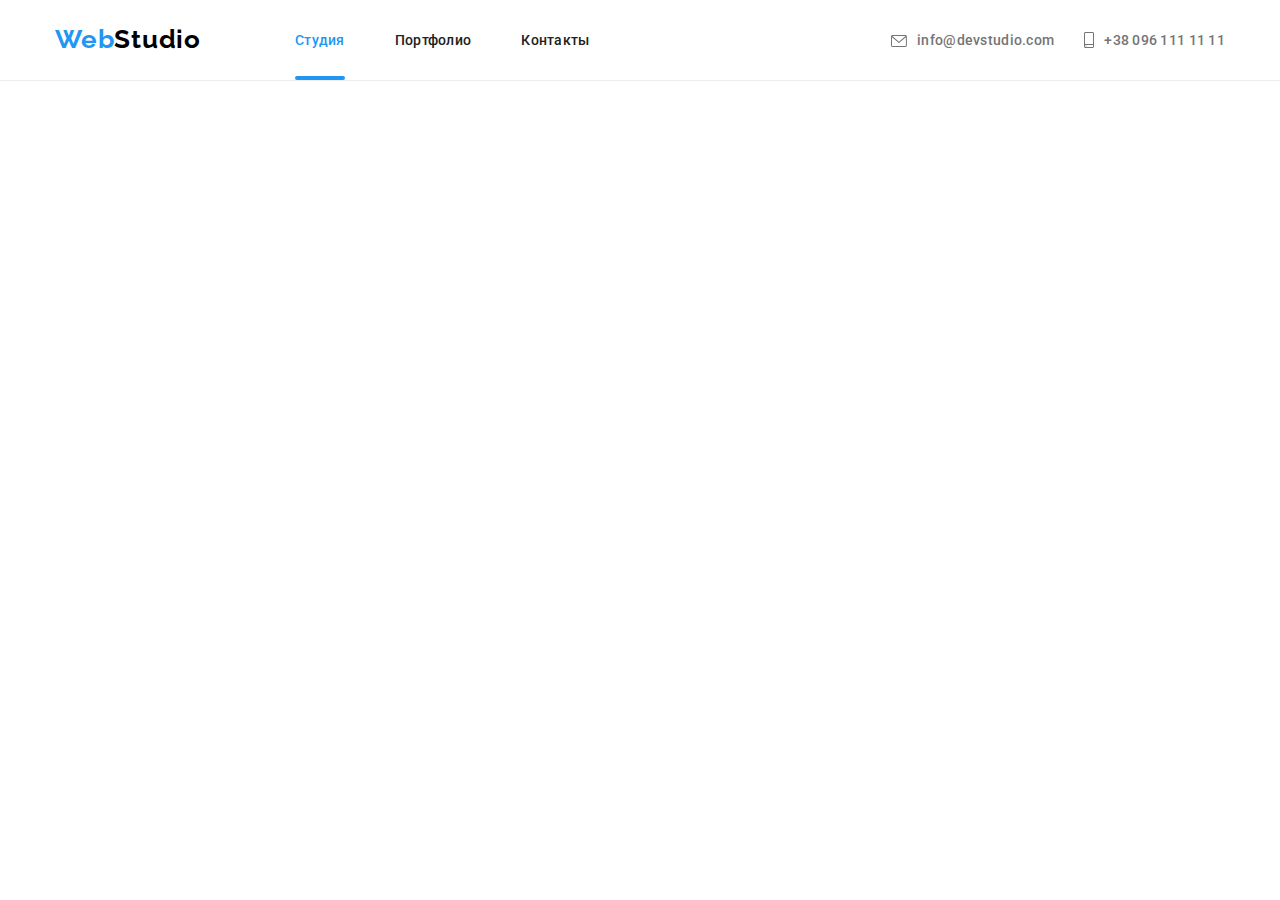
==== commit 2449cacc: "added all media queries for header" ====
--- a/index.html
+++ b/index.html
@@ -45,7 +45,7 @@
 				<ul class="menu-contact list">
 					<li class="menu-contact__item">
 						<a class="menu-contact__link link" href="mailto:info@devstudio.com">
-							<svg class="menu-contact__icon" width="16" height="12">
+							<svg class="menu-contact__icon menu-contact__icon-envelope" width="14" height="10">
 								<use href="./images/sprite.svg#envelope"></use>
 							</svg>
 							info@devstudio.com
@@ -54,7 +54,7 @@
 
 					<li class="menu-contact__item">
 						<a class="menu-contact__link link" href="tel:+380961111111">
-							<svg class="menu-contact__icon" width="10" height="16">
+							<svg class="menu-contact__icon menu-contact__icon-phone" width="10" height="14">
 								<use href="./images/sprite.svg#phone"></use>
 							</svg>
 							+38 096 111 11 11
--- a/css/main.min.css
+++ b/css/main.min.css
@@ -1 +1 @@
-:root{--primary-font-family: "Roboto", sans-serif;--main-logo-font-family: "Raleway", sans-serif;--primary-text-color: #212121;--secondary-text-color: #757575;--opacity-text-color: rgba(255, 255, 255, 0.6);--placeholder-text-color: rgba(117, 117, 117, 0.5);--accent-color: #2196F3;--btn-color-hover: #188CE8;--primary-white-color: #ffffff;--primary-bg-color: #2F303A;--secondary-bg-color: #F5F4FA;--activity-bg-color: rgba(47, 48, 58, 0.8);--fallback-bg-color: #C4C4C4;--backdrop-bg-color: rgba(0, 0, 0, 0.2);--logo-black-color: #000000;--primary-border-color: #EEEEEE;--secondary-border-color: #ECECEC;--primary-icon-color: #AFB1B8;--bg-icon-color: rgba(255, 255, 255, 0.1);--overlay-card-color: rgba(33, 150, 243, 0.9);--project-card-gap: 30px;--duration: 250ms;--timing-function: cubic-bezier(0.4, 0, 0.2, 1)}.social-list__link,.contact-form__checkbox-label,.modal__close-btn,.footer-list__link,.client-list__link,.activity-list__title,.feature__icon-box{display:-webkit-box;display:-ms-flexbox;display:flex;-webkit-box-pack:center;-ms-flex-pack:center;justify-content:center;-webkit-box-align:center;-ms-flex-align:center;align-items:center}.contact-form__submit-btn,.hero__title,.hero{margin-left:auto;margin-right:auto}/*! modern-normalize v1.1.0 | MIT License | https://github.com/sindresorhus/modern-normalize */*,::before,::after{-webkit-box-sizing:border-box;box-sizing:border-box}html{line-height:1.15;-webkit-text-size-adjust:100%;-moz-tab-size:4;-o-tab-size:4;tab-size:4}body{margin:0;font-family:system-ui,-apple-system,"Segoe UI",Roboto,Helvetica,Arial,sans-serif,"Apple Color Emoji","Segoe UI Emoji"}hr{height:0;color:inherit}abbr[title]{-webkit-text-decoration:underline dotted;text-decoration:underline dotted}b,strong{font-weight:bolder}code,kbd,samp,pre{font-family:ui-monospace,SFMono-Regular,Consolas,"Liberation Mono",Menlo,monospace;font-size:1em}small{font-size:80%}sub,sup{font-size:75%;line-height:0;position:relative;vertical-align:baseline}sub{bottom:-0.25em}sup{top:-0.5em}table{text-indent:0;border-color:inherit}button,input,optgroup,select,textarea{font-family:inherit;font-size:100%;line-height:1.15;margin:0}button,select{text-transform:none}button,[type=button],[type=reset],[type=submit]{-webkit-appearance:button}::-moz-focus-inner{border-style:none;padding:0}:-moz-focusring{outline:1px dotted ButtonText}:-moz-ui-invalid{box-shadow:none}legend{padding:0}progress{vertical-align:baseline}::-webkit-inner-spin-button,::-webkit-outer-spin-button{height:auto}[type=search]{-webkit-appearance:textfield;outline-offset:-2px}::-webkit-search-decoration{-webkit-appearance:none}::-webkit-file-upload-button{-webkit-appearance:button;font:inherit}summary{display:list-item}.visually-hidden{position:absolute;width:1px;height:1px;margin:-1px;border:0;padding:0;white-space:nowrap;-webkit-clip-path:inset(100%);clip-path:inset(100%);clip:rect(0 0 0 0);overflow:hidden}h1,h2,h3,h4,h5,h6,p{margin-top:0;margin-bottom:0}ul,ol{margin-top:0;margin-bottom:0;padding-left:0}img{display:block;max-width:100%;height:auto}.list{list-style:none}.link{text-decoration:none}.container{padding-left:15px;padding-right:15px}@media screen and (min-width: 480px){.container{width:480px;margin-left:auto;margin-right:auto}}@media screen and (min-width: 768px){.container{width:768px}}@media screen and (min-width: 1200px){.container{width:1200px}}body{font-family:var(--primary-font-family);color:var(--primary-text-color);background-color:var(--primary-white-color)}.section{padding-top:60px;padding-bottom:60px}@media screen and (min-width: 1200px){.section{padding-top:94px;padding-bottom:94px}}.header{background-color:var(--primary-white-color);border-bottom:1px solid var(--secondary-border-color)}.header__container{display:-webkit-box;display:-ms-flexbox;display:flex;-webkit-box-pack:justify;-ms-flex-pack:justify;justify-content:space-between;-webkit-box-align:center;-ms-flex-align:center;align-items:center}@media screen and (max-width: 767px){.menu-nav__list,.menu-contact{display:none}.mobile-menu{position:absolute;top:0;left:0;width:100%;height:100vh;overflow:auto;background-color:var(--primary-white-color);z-index:1;opacity:0;visibility:hidden;pointer-events:none;-webkit-transition:opacity var(--duration) var(--timing-function),visibility var(--duration) var(--timing-function);transition:opacity var(--duration) var(--timing-function),visibility var(--duration) var(--timing-function)}.mobile-menu.is-open{opacity:1;visibility:visible;pointer-events:auto}.mobile-menu__container{position:relative;display:-webkit-box;display:-ms-flexbox;display:flex;-webkit-box-orient:vertical;-webkit-box-direction:normal;-ms-flex-direction:column;flex-direction:column;-webkit-box-pack:justify;-ms-flex-pack:justify;justify-content:space-between;height:100%;padding:48px 40px}.mobile-menu-btn{background-color:rgba(0,0,0,0);border:none;padding:0;line-height:0}.mobile-menu-btn__icon:hover,.mobile-menu-btn__icon:focus{fill:var(--accent-color)}.mobile-menu-btn__close{position:absolute;top:10px;right:15px}.mobile-menu__nav-item:not(:first-child){margin-top:32px}.mobile-menu__nav-link{font-weight:500;font-size:40px;line-height:1.18;letter-spacing:.02em;color:var(--primary-text-color);-webkit-transition:color var(--duration) var(--timing-function);transition:color var(--duration) var(--timing-function)}.mobile-menu__nav-link.current,.mobile-menu__nav-link:hover,.mobile-menu__nav-link:focus{color:var(--accent-color)}.mobile-menu__contact-item:not(:first-child){margin-top:32px}.mobile-menu__contact-link{font-weight:500;font-size:24px;line-height:1.17;letter-spacing:.02em;color:var(--secondary-text-color)}.mobile-menu__contact-link--accent{font-weight:500;font-size:34px;line-height:1.18;letter-spacing:.02em;color:var(--accent-color)}.mobile-menu__social-media-list{display:-webkit-box;display:-ms-flexbox;display:flex;margin-top:64px}.mobile-menu__social-media-link{font-weight:500;font-size:18px;line-height:1.22;letter-spacing:.02em;color:var(--accent-color)}.mobile-menu__social-media-item:not(:last-child){margin-right:10px;padding-right:10px;border-right:1px solid rgba(33,33,33,.2)}}@media screen and (max-width: 440px){.mobile-menu__contact-link--accent{font-weight:500;font-size:26px;line-height:1.23;letter-spacing:.02em}.mobile-menu__social-media-list{-ms-flex-wrap:wrap;flex-wrap:wrap}.mobile-menu__social-media-item{margin-top:10px}}@media screen and (min-width: 768px){.mobile-menu-btn,.mobile-menu{display:none}.menu-nav{display:-webkit-box;display:-ms-flexbox;display:flex;-webkit-box-align:center;-ms-flex-align:center;align-items:center}.menu-nav__list{display:-webkit-box;display:-ms-flexbox;display:flex;-webkit-box-pack:justify;-ms-flex-pack:justify;justify-content:space-between}.menu-nav__item:not(:first-child){margin-left:50px}.menu-nav__link{position:relative;padding-top:32px;padding-bottom:32px;font-weight:500;font-size:14px;line-height:1.14;letter-spacing:.02em;color:var(--primary-text-color);-webkit-transition:color var(--duration) var(--timing-function);transition:color var(--duration) var(--timing-function)}.menu-nav__link.current,.menu-nav__link:hover,.menu-nav__link:focus{color:var(--accent-color)}.menu-nav__link::after{content:"";position:absolute;bottom:0;display:block;width:100%;height:4px;background-color:var(--accent-color);border-radius:2px;-webkit-transform:scaleX(0);transform:scaleX(0);-webkit-transition:-webkit-transform var(--duration) var(--timing-function);transition:-webkit-transform var(--duration) var(--timing-function);transition:transform var(--duration) var(--timing-function);transition:transform var(--duration) var(--timing-function), -webkit-transform var(--duration) var(--timing-function)}.menu-nav__link.current:after,.menu-nav__link:hover::after,.menu-nav__link:focus::after{-webkit-transform:scaleX(1);transform:scaleX(1)}.menu-contact__link{-webkit-box-align:center;-ms-flex-align:center;align-items:center;font-weight:500;font-size:12px;line-height:1.17;letter-spacing:.02em;color:var(--secondary-text-color);-webkit-transition:color var(--duration) var(--timing-function);transition:color var(--duration) var(--timing-function)}.menu-contact__link:hover,.menu-contact__link:focus{color:var(--accent-color)}.menu-contact__icon{margin-top:10px;margin-right:10px;fill:currentColor}}.hero{max-width:1600px;min-height:600px;padding-top:200px;padding-bottom:200px;text-align:center;background-image:-webkit-gradient(linear, left top, right top, from(rgba(47, 48, 58, 0.4)), to(rgba(47, 48, 58, 0.4))),url("../images/bg-hero.jpg");background-image:linear-gradient(to right, rgba(47, 48, 58, 0.4), rgba(47, 48, 58, 0.4)),url("../images/bg-hero.jpg");background-size:cover;background-repeat:no-repeat;background-color:var(--fallback-bg-color)}.hero__title{width:696px;font-weight:900;font-size:44px;line-height:1.36;letter-spacing:.06em;color:var(--primary-white-color);text-transform:uppercase}.hero__btn{min-width:200px;padding:10px 26px;margin-top:30px;font-weight:700;font-size:16px;line-height:1.88;letter-spacing:.06em;color:var(--primary-white-color);background-color:var(--accent-color);border:none;border-radius:4px;-webkit-box-shadow:0px 4px 4px rgba(0,0,0,.15);box-shadow:0px 4px 4px rgba(0,0,0,.15);-webkit-transition:background-color var(--duration) var(--timing-function);transition:background-color var(--duration) var(--timing-function)}.hero__btn:hover,.hero__btn:focus{background-color:var(--btn-color-hover)}.feature{padding-bottom:0}.feature__list{display:-webkit-box;display:-ms-flexbox;display:flex;-webkit-box-pack:justify;-ms-flex-pack:justify;justify-content:space-between}.feature__list-item{-ms-flex-preferred-size:calc((100% - 90px)/4);flex-basis:calc((100% - 90px)/4)}.feature__title{margin-top:30px;font-weight:700;font-size:14px;line-height:1.14;letter-spacing:.03em;text-transform:uppercase}.feature__description{margin-top:10px;font-weight:400;font-size:14px;line-height:1.71;letter-spacing:.03em;color:var(--secondary-text-color)}.feature__icon-box{height:120px;background-color:var(--secondary-bg-color);border-radius:4px}.activity-list{display:-webkit-box;display:-ms-flexbox;display:flex;-webkit-box-pack:justify;-ms-flex-pack:justify;justify-content:space-between;margin-top:50px}.activity-list__item{position:relative}.activity-list__title{position:absolute;bottom:0;width:100%;height:70px;font-weight:700;font-size:14px;line-height:1.14;letter-spacing:.03em;text-transform:uppercase;color:var(--primary-white-color);background-color:var(--activity-bg-color);pointer-events:none}.staff{background-color:var(--secondary-bg-color)}.staff-list{display:-webkit-box;display:-ms-flexbox;display:flex;-ms-flex-wrap:wrap;flex-wrap:wrap;margin-left:-30px;margin-top:50px}.staff-list__item{margin-left:30px;background-color:var(--primary-white-color);-webkit-box-shadow:0px 1px 3px rgba(0,0,0,.12),0px 1px 1px rgba(0,0,0,.14),0px 2px 1px rgba(0,0,0,.2);box-shadow:0px 1px 3px rgba(0,0,0,.12),0px 1px 1px rgba(0,0,0,.14),0px 2px 1px rgba(0,0,0,.2);border-radius:0px 0px 4px 4px}.staff-list__name{margin-top:30px;font-weight:500;font-size:16px;line-height:1.19;letter-spacing:.03em;text-transform:capitalize;text-align:center}.staff-list__position{margin-top:10px;font-weight:400;font-size:16px;line-height:1.19;letter-spacing:.03em;text-transform:capitalize;text-align:center;color:var(--secondary-text-color)}.client-list{display:-webkit-box;display:-ms-flexbox;display:flex;-webkit-box-pack:center;-ms-flex-pack:center;justify-content:center;margin-top:50px}.client-list__item{width:170px;height:92px}.client-list__item:not(:first-child){margin-left:30px}.client-list__link{width:100%;height:100%;color:var(--primary-icon-color);background-color:var(--primary-white-color);border:1px solid var(--primary-icon-color);border-radius:4px;-webkit-transition:border-color var(--duration) var(--timing-function),color var(--duration) var(--timing-function);transition:border-color var(--duration) var(--timing-function),color var(--duration) var(--timing-function)}.client-list__link:hover,.client-list__link:focus{color:var(--accent-color);border-color:var(--accent-color)}.client-list__icon{fill:currentColor}.client-list__link:hover .client-list__icon,.client-list__link:focus .client-list__icon{fill:currentColor}.footer{padding-top:60px;padding-bottom:60px;background-color:var(--primary-bg-color)}.footer .logo{color:var(--primary-white-color);margin-right:0;padding:0}.footer-container{display:-webkit-box;display:-ms-flexbox;display:flex;-webkit-box-align:baseline;-ms-flex-align:baseline;align-items:baseline}.footer-social-wrapper{margin-left:70px}.footer-form{margin-left:92px}.footer-form__wrapper{display:-webkit-box;display:-ms-flexbox;display:flex;margin-top:20px}.footer-form__input{width:358px;height:50px;padding:15px 16px;color:var(--primary-white-color);border:1px solid rgba(255,255,255,.3);border-radius:4px;-webkit-filter:drop-shadow(0px 4px 4px rgba(0, 0, 0, 0.15));filter:drop-shadow(0px 4px 4px rgba(0, 0, 0, 0.15));background-color:rgba(0,0,0,0)}.footer-form__input::-webkit-input-placeholder{line-height:1.25;letter-spacing:.03em;color:var(--opacity-text-color)}.footer-form__input::-moz-placeholder{line-height:1.25;letter-spacing:.03em;color:var(--opacity-text-color)}.footer-form__input:-ms-input-placeholder{line-height:1.25;letter-spacing:.03em;color:var(--opacity-text-color)}.footer-form__input::-ms-input-placeholder{line-height:1.25;letter-spacing:.03em;color:var(--opacity-text-color)}.footer-form__input::placeholder{line-height:1.25;letter-spacing:.03em;color:var(--opacity-text-color)}.footer-form__btn{min-width:200px;margin-left:12px;padding:10px 28px;font-weight:700;font-size:16px;line-height:1.88;letter-spacing:.06em;color:var(--primary-white-color);border:none;border-radius:4px;-webkit-box-shadow:0px 4px 4px rgba(0,0,0,.15);box-shadow:0px 4px 4px rgba(0,0,0,.15);background-color:var(--accent-color)}.footer-form__btn-text{display:-webkit-inline-box;display:-ms-inline-flexbox;display:inline-flex;-webkit-box-align:center;-ms-flex-align:center;align-items:center}.footer-form__btn-text::after{content:"";width:24px;height:24px;margin-left:10px;background-image:url(../images/icons/mailing-icon.svg)}.footer-call{font-weight:700;font-size:14px;line-height:1.14;letter-spacing:.03em;text-transform:uppercase;color:var(--primary-white-color)}.footer-list{display:-webkit-box;display:-ms-flexbox;display:flex}.footer-list__item{width:44px;height:44px;margin-top:20px}.footer-list__item:not(:first-child){margin-left:10px}.footer-list__link{width:100%;height:100%;fill:var(--primary-white-color);background-color:var(--bg-icon-color);border-radius:50%;-webkit-transition:background-color var(--duration) var(--timing-function);transition:background-color var(--duration) var(--timing-function)}.footer-list__link:hover,.footer-list__link:focus{background-color:var(--accent-color)}.logo{display:inline-block;padding-top:16px;padding-bottom:16px;font-family:var(--main-logo-font-family);font-weight:700;font-size:.1px;line-height:1;letter-spacing:0;color:var(--logo-black-color)}.logo__font-size{font-weight:inherit;font-size:26px;line-height:1.15;letter-spacing:.03em}.logo__accent-color{color:var(--accent-color)}@media screen and (min-width: 768px){.logo{padding-top:26px;padding-bottom:26px;margin-right:88px}}@media screen and (min-width: 1200px){.logo{padding-top:34px;padding-bottom:34px;margin-right:94px}}.section-title{font-weight:700;font-size:36px;line-height:1.17;letter-spacing:.03em;text-align:center}.backdrop{position:fixed;top:0;left:0;width:100vw;height:100vh;background-color:var(--backdrop-bg-color);-webkit-transform:scale(1) rotate(360deg);transform:scale(1) rotate(360deg);-webkit-transition:visibility var(--duration) var(--timing-function),-webkit-transform var(--duration) var(--timing-function);transition:visibility var(--duration) var(--timing-function),-webkit-transform var(--duration) var(--timing-function);transition:transform var(--duration) var(--timing-function),visibility var(--duration) var(--timing-function);transition:transform var(--duration) var(--timing-function),visibility var(--duration) var(--timing-function),-webkit-transform var(--duration) var(--timing-function)}.backdrop.is-hidden{-webkit-transform:scale(0) rotate(0deg);transform:scale(0) rotate(0deg);visibility:hidden;pointer-events:none}.modal{position:absolute;top:50%;left:50%;-webkit-transform:translate(-50%, -50%);transform:translate(-50%, -50%);width:528px;height:582px;padding:40px;background-color:var(--primary-white-color);-webkit-box-shadow:0px 1px 3px rgba(0,0,0,.12),0px 1px 1px rgba(0,0,0,.14),0px 2px 1px rgba(0,0,0,.2);box-shadow:0px 1px 3px rgba(0,0,0,.12),0px 1px 1px rgba(0,0,0,.14),0px 2px 1px rgba(0,0,0,.2);border-radius:4px}.modal__close-btn{position:absolute;top:8px;right:8px;width:30px;height:30px;padding:0;border:1px solid rgba(0,0,0,.1);border-radius:50%;background-color:rgba(0,0,0,0);cursor:pointer}.modal__close-icon{-webkit-transition:fill var(--duration) var(--timing-function);transition:fill var(--duration) var(--timing-function)}.modal__close-btn:hover .modal__close-icon,.modal__close-btn:focus .modal__close-icon{fill:var(--accent-color)}.contact-form-call{display:block;text-align:center;font-weight:700;font-size:20px;line-height:1.15;letter-spacing:.03em}.contact-form{margin-top:12px}.contact-form__list{line-height:.01}.contact-form__list-item:not(:first-child){margin-top:10px}.contact-form__label-text{font-weight:inherit;font-size:12px;line-height:1.17;letter-spacing:.01em;color:var(--secondary-text-color)}.contact-form__input-wrapper{position:relative;display:block;margin-top:4px;color:var(--accent-color)}.contact-form__input,.contact-form__message{width:100%;border:1px solid rgba(33,33,33,.2);border-radius:4px;-webkit-transition:border-color var(--duration) var(--timing-function);transition:border-color var(--duration) var(--timing-function)}.contact-form__input{height:40px;padding-left:42px}.contact-form__message{resize:none;height:120px;margin-top:4px;padding:12px 16px}.contact-form__message::-webkit-input-placeholder{font-weight:inherit;font-size:12px;line-height:1.17;letter-spacing:.01em;color:var(--placeholder-text-color)}.contact-form__message::-moz-placeholder{font-weight:inherit;font-size:12px;line-height:1.17;letter-spacing:.01em;color:var(--placeholder-text-color)}.contact-form__message:-ms-input-placeholder{font-weight:inherit;font-size:12px;line-height:1.17;letter-spacing:.01em;color:var(--placeholder-text-color)}.contact-form__message::-ms-input-placeholder{font-weight:inherit;font-size:12px;line-height:1.17;letter-spacing:.01em;color:var(--placeholder-text-color)}.contact-form__message::placeholder{font-weight:inherit;font-size:12px;line-height:1.17;letter-spacing:.01em;color:var(--placeholder-text-color)}.contact-form__input:focus,.contact-form__message:focus{outline:none;border-color:var(--accent-color)}.contact-form__input-icon{position:absolute;top:50%;left:12px;-webkit-transform:translateY(-50%);transform:translateY(-50%);-webkit-transition:fill var(--duration) var(--timing-function);transition:fill var(--duration) var(--timing-function)}.contact-form__input:focus+.contact-form__input-icon{fill:var(--accent-color)}.contact-form__text-agreement{color:var(--accent-color)}.contact-form__checkbox-wrapper{margin-top:20px}.contact-form__checkbox-label{cursor:pointer}.contact-form__checkbox-label::before{content:"";width:16px;height:15px;border-radius:2px;background-image:url(../images/icons/checkbox-off-icon.svg);background-repeat:no-repeat}.contact-form__checkbox-label>.contact-form__label-text{margin-left:7px;font-weight:inherit;font-size:14px;line-height:1.71;letter-spacing:.03em}.contact-form__checkbox-input:checked+.contact-form__checkbox-label::before{background-color:var(--accent-color);background-image:url(../images/icons/checkbox-on-icon.svg)}.contact-form__checkbox-input:focus+.contact-form__checkbox-label::before{outline:2px solid var(--accent-color);outline-offset:2px}.contact-form__submit-btn{display:block;min-width:200px;padding:10px 26px;margin-top:30px;font-weight:700;font-size:16px;line-height:1.88;letter-spacing:.06em;color:var(--primary-white-color);background-color:var(--accent-color);border:none;border-radius:4px;-webkit-box-shadow:0px 4px 4px rgba(0,0,0,.15);box-shadow:0px 4px 4px rgba(0,0,0,.15);-webkit-transition:background-color var(--duration) var(--timing-function);transition:background-color var(--duration) var(--timing-function)}.contact-form__submit-btn:hover,.contact-form__submit-btn:focus{background-color:var(--btn-color-hover)}.button{font-family:inherit;cursor:pointer}.social-list{display:-webkit-box;display:-ms-flexbox;display:flex;-webkit-box-pack:center;-ms-flex-pack:center;justify-content:center;margin-top:16px;margin-bottom:30px}.social-list__item{width:44px;height:44px}.social-list__item:not(:first-child){margin-left:10px}.social-list__link{width:100%;height:100%;fill:var(--primary-icon-color);background-color:var(--primary-white-color);border-radius:50%;-webkit-transition:background-color var(--duration) var(--timing-function);transition:background-color var(--duration) var(--timing-function)}.social-list__link:hover,.social-list__link:focus{background-color:var(--accent-color)}.social-list__icon{-webkit-transition:fill var(--duration) var(--timing-function);transition:fill var(--duration) var(--timing-function)}.social-list__link:hover .social-list__icon,.social-list__link:focus .social-list__icon{fill:var(--primary-white-color)}.contact-list{margin-top:20px;padding-right:22px}.contact-list__item:not(:first-child){margin-top:9px}.contact-list__link{font-weight:400;font-size:14px;line-height:1.71;letter-spacing:.03em;font-style:normal;color:var(--opacity-text-color);-webkit-transition:color var(--duration) var(--timing-function);transition:color var(--duration) var(--timing-function)}.contact-list__link:hover,.contact-list__link:focus{color:var(--accent-color)}.contact-list__link-opacity{color:var(--primary-white-color)}/*# sourceMappingURL=main.min.css.map */+:root{--primary-font-family: "Roboto", sans-serif;--main-logo-font-family: "Raleway", sans-serif;--primary-text-color: #212121;--secondary-text-color: #757575;--opacity-text-color: rgba(255, 255, 255, 0.6);--placeholder-text-color: rgba(117, 117, 117, 0.5);--accent-color: #2196F3;--btn-color-hover: #188CE8;--primary-white-color: #ffffff;--primary-bg-color: #2F303A;--secondary-bg-color: #F5F4FA;--activity-bg-color: rgba(47, 48, 58, 0.8);--fallback-bg-color: #C4C4C4;--backdrop-bg-color: rgba(0, 0, 0, 0.2);--logo-black-color: #000000;--primary-border-color: #EEEEEE;--secondary-border-color: #ECECEC;--primary-icon-color: #AFB1B8;--bg-icon-color: rgba(255, 255, 255, 0.1);--overlay-card-color: rgba(33, 150, 243, 0.9);--project-card-gap: 30px;--duration: 250ms;--timing-function: cubic-bezier(0.4, 0, 0.2, 1)}.social-list__link,.contact-form__checkbox-label,.modal__close-btn,.footer-list__link,.client-list__link,.activity-list__title,.feature__icon-box{display:-webkit-box;display:-ms-flexbox;display:flex;-webkit-box-pack:center;-ms-flex-pack:center;justify-content:center;-webkit-box-align:center;-ms-flex-align:center;align-items:center}.contact-form__submit-btn,.hero__title,.hero{margin-left:auto;margin-right:auto}/*! modern-normalize v1.1.0 | MIT License | https://github.com/sindresorhus/modern-normalize */*,::before,::after{-webkit-box-sizing:border-box;box-sizing:border-box}html{line-height:1.15;-webkit-text-size-adjust:100%;-moz-tab-size:4;-o-tab-size:4;tab-size:4}body{margin:0;font-family:system-ui,-apple-system,"Segoe UI",Roboto,Helvetica,Arial,sans-serif,"Apple Color Emoji","Segoe UI Emoji"}hr{height:0;color:inherit}abbr[title]{-webkit-text-decoration:underline dotted;text-decoration:underline dotted}b,strong{font-weight:bolder}code,kbd,samp,pre{font-family:ui-monospace,SFMono-Regular,Consolas,"Liberation Mono",Menlo,monospace;font-size:1em}small{font-size:80%}sub,sup{font-size:75%;line-height:0;position:relative;vertical-align:baseline}sub{bottom:-0.25em}sup{top:-0.5em}table{text-indent:0;border-color:inherit}button,input,optgroup,select,textarea{font-family:inherit;font-size:100%;line-height:1.15;margin:0}button,select{text-transform:none}button,[type=button],[type=reset],[type=submit]{-webkit-appearance:button}::-moz-focus-inner{border-style:none;padding:0}:-moz-focusring{outline:1px dotted ButtonText}:-moz-ui-invalid{box-shadow:none}legend{padding:0}progress{vertical-align:baseline}::-webkit-inner-spin-button,::-webkit-outer-spin-button{height:auto}[type=search]{-webkit-appearance:textfield;outline-offset:-2px}::-webkit-search-decoration{-webkit-appearance:none}::-webkit-file-upload-button{-webkit-appearance:button;font:inherit}summary{display:list-item}.visually-hidden{position:absolute;width:1px;height:1px;margin:-1px;border:0;padding:0;white-space:nowrap;-webkit-clip-path:inset(100%);clip-path:inset(100%);clip:rect(0 0 0 0);overflow:hidden}h1,h2,h3,h4,h5,h6,p{margin-top:0;margin-bottom:0}ul,ol{margin-top:0;margin-bottom:0;padding-left:0}img{display:block;max-width:100%;height:auto}.list{list-style:none}.link{text-decoration:none}.container{padding-left:15px;padding-right:15px}@media screen and (min-width: 480px){.container{width:480px;margin-left:auto;margin-right:auto}}@media screen and (min-width: 768px){.container{width:768px}}@media screen and (min-width: 1200px){.container{width:1200px}}body{font-family:var(--primary-font-family);color:var(--primary-text-color);background-color:var(--primary-white-color)}.section{padding-top:60px;padding-bottom:60px}@media screen and (min-width: 1200px){.section{padding-top:94px;padding-bottom:94px}}.header{background-color:var(--primary-white-color);border-bottom:1px solid var(--secondary-border-color)}.header__container{display:-webkit-box;display:-ms-flexbox;display:flex;-webkit-box-pack:justify;-ms-flex-pack:justify;justify-content:space-between;-webkit-box-align:center;-ms-flex-align:center;align-items:center}@media screen and (max-width: 767px){.menu-nav__list,.menu-contact{display:none}.mobile-menu{position:absolute;top:0;left:0;width:100%;height:100vh;overflow:auto;background-color:var(--primary-white-color);z-index:1;opacity:0;visibility:hidden;pointer-events:none;-webkit-transition:opacity var(--duration) var(--timing-function),visibility var(--duration) var(--timing-function);transition:opacity var(--duration) var(--timing-function),visibility var(--duration) var(--timing-function)}.mobile-menu.is-open{opacity:1;visibility:visible;pointer-events:auto}.mobile-menu__container{position:relative;display:-webkit-box;display:-ms-flexbox;display:flex;-webkit-box-orient:vertical;-webkit-box-direction:normal;-ms-flex-direction:column;flex-direction:column;-webkit-box-pack:justify;-ms-flex-pack:justify;justify-content:space-between;height:100%;padding:48px 40px}.mobile-menu-btn{background-color:rgba(0,0,0,0);border:none;padding:0;line-height:0}.mobile-menu-btn__icon:hover,.mobile-menu-btn__icon:focus{fill:var(--accent-color)}.mobile-menu-btn__close{position:absolute;top:10px;right:15px}.mobile-menu__nav-item:not(:first-child){margin-top:32px}.mobile-menu__nav-link{font-weight:500;font-size:40px;line-height:1.18;letter-spacing:.02em;color:var(--primary-text-color);-webkit-transition:color var(--duration) var(--timing-function);transition:color var(--duration) var(--timing-function)}.mobile-menu__nav-link.current,.mobile-menu__nav-link:hover,.mobile-menu__nav-link:focus{color:var(--accent-color)}.mobile-menu__contact-item:not(:first-child){margin-top:32px}.mobile-menu__contact-link{font-weight:500;font-size:24px;line-height:1.17;letter-spacing:.02em;color:var(--secondary-text-color)}.mobile-menu__contact-link--accent{font-weight:500;font-size:34px;line-height:1.18;letter-spacing:.02em;color:var(--accent-color)}.mobile-menu__social-media-list{display:-webkit-box;display:-ms-flexbox;display:flex;margin-top:64px}.mobile-menu__social-media-link{font-weight:500;font-size:18px;line-height:1.22;letter-spacing:.02em;color:var(--accent-color)}.mobile-menu__social-media-item:not(:last-child){margin-right:10px;padding-right:10px;border-right:1px solid rgba(33,33,33,.2)}}@media screen and (max-width: 440px){.mobile-menu__contact-link--accent{font-weight:500;font-size:26px;line-height:1.23;letter-spacing:.02em}.mobile-menu__social-media-list{-ms-flex-wrap:wrap;flex-wrap:wrap}.mobile-menu__social-media-item{margin-top:10px}}@media screen and (min-width: 768px){.mobile-menu-btn,.mobile-menu{display:none}.menu-nav{display:-webkit-box;display:-ms-flexbox;display:flex;-webkit-box-align:center;-ms-flex-align:center;align-items:center}.menu-nav__list{display:-webkit-box;display:-ms-flexbox;display:flex;-webkit-box-pack:justify;-ms-flex-pack:justify;justify-content:space-between}.menu-nav__item:not(:first-child){margin-left:50px}.menu-nav__link{position:relative;padding-top:32px;padding-bottom:32px;font-weight:500;font-size:14px;line-height:1.14;letter-spacing:.02em;color:var(--primary-text-color);-webkit-transition:color var(--duration) var(--timing-function);transition:color var(--duration) var(--timing-function)}.menu-nav__link.current,.menu-nav__link:hover,.menu-nav__link:focus{color:var(--accent-color)}.menu-nav__link::after{content:"";position:absolute;bottom:0;display:block;width:100%;height:4px;background-color:var(--accent-color);border-radius:2px;-webkit-transform:scaleX(0);transform:scaleX(0);-webkit-transition:-webkit-transform var(--duration) var(--timing-function);transition:-webkit-transform var(--duration) var(--timing-function);transition:transform var(--duration) var(--timing-function);transition:transform var(--duration) var(--timing-function), -webkit-transform var(--duration) var(--timing-function)}.menu-nav__link.current:after,.menu-nav__link:hover::after,.menu-nav__link:focus::after{-webkit-transform:scaleX(1);transform:scaleX(1)}.menu-contact__item:not(:first-child){margin-top:10px}.menu-contact__link{position:relative;-webkit-box-align:center;-ms-flex-align:center;align-items:center;font-weight:500;font-size:12px;line-height:1.17;letter-spacing:.02em;color:var(--secondary-text-color);-webkit-transition:color var(--duration) var(--timing-function);transition:color var(--duration) var(--timing-function)}.menu-contact__link:hover,.menu-contact__link:focus{color:var(--accent-color)}.menu-contact__icon{fill:currentColor;position:absolute}.menu-contact__icon-envelope{top:3px;left:-22px}.menu-contact__icon-phone{top:-1px;left:-22px}}@media screen and (min-width: 1200px){.menu-contact{display:-webkit-box;display:-ms-flexbox;display:flex}.menu-contact__item:not(:first-child){margin-top:0;margin-left:50px}.menu-contact__link{font-weight:500;font-size:14px;line-height:1.14;letter-spacing:.02em}.menu-contact__icon-envelope{left:-26px;width:16px;height:12px}.menu-contact__icon-phone{top:0;left:-20px;width:10px;height:16px}}.hero{max-width:1600px;min-height:600px;padding-top:200px;padding-bottom:200px;text-align:center;background-image:-webkit-gradient(linear, left top, right top, from(rgba(47, 48, 58, 0.4)), to(rgba(47, 48, 58, 0.4))),url("../images/bg-hero.jpg");background-image:linear-gradient(to right, rgba(47, 48, 58, 0.4), rgba(47, 48, 58, 0.4)),url("../images/bg-hero.jpg");background-size:cover;background-repeat:no-repeat;background-color:var(--fallback-bg-color)}.hero__title{width:696px;font-weight:900;font-size:44px;line-height:1.36;letter-spacing:.06em;color:var(--primary-white-color);text-transform:uppercase}.hero__btn{min-width:200px;padding:10px 26px;margin-top:30px;font-weight:700;font-size:16px;line-height:1.88;letter-spacing:.06em;color:var(--primary-white-color);background-color:var(--accent-color);border:none;border-radius:4px;-webkit-box-shadow:0px 4px 4px rgba(0,0,0,.15);box-shadow:0px 4px 4px rgba(0,0,0,.15);-webkit-transition:background-color var(--duration) var(--timing-function);transition:background-color var(--duration) var(--timing-function)}.hero__btn:hover,.hero__btn:focus{background-color:var(--btn-color-hover)}.feature{padding-bottom:0}.feature__list{display:-webkit-box;display:-ms-flexbox;display:flex;-webkit-box-pack:justify;-ms-flex-pack:justify;justify-content:space-between}.feature__list-item{-ms-flex-preferred-size:calc((100% - 90px)/4);flex-basis:calc((100% - 90px)/4)}.feature__title{margin-top:30px;font-weight:700;font-size:14px;line-height:1.14;letter-spacing:.03em;text-transform:uppercase}.feature__description{margin-top:10px;font-weight:400;font-size:14px;line-height:1.71;letter-spacing:.03em;color:var(--secondary-text-color)}.feature__icon-box{height:120px;background-color:var(--secondary-bg-color);border-radius:4px}.activity-list{display:-webkit-box;display:-ms-flexbox;display:flex;-webkit-box-pack:justify;-ms-flex-pack:justify;justify-content:space-between;margin-top:50px}.activity-list__item{position:relative}.activity-list__title{position:absolute;bottom:0;width:100%;height:70px;font-weight:700;font-size:14px;line-height:1.14;letter-spacing:.03em;text-transform:uppercase;color:var(--primary-white-color);background-color:var(--activity-bg-color);pointer-events:none}.staff{background-color:var(--secondary-bg-color)}.staff-list{display:-webkit-box;display:-ms-flexbox;display:flex;-ms-flex-wrap:wrap;flex-wrap:wrap;margin-left:-30px;margin-top:50px}.staff-list__item{margin-left:30px;background-color:var(--primary-white-color);-webkit-box-shadow:0px 1px 3px rgba(0,0,0,.12),0px 1px 1px rgba(0,0,0,.14),0px 2px 1px rgba(0,0,0,.2);box-shadow:0px 1px 3px rgba(0,0,0,.12),0px 1px 1px rgba(0,0,0,.14),0px 2px 1px rgba(0,0,0,.2);border-radius:0px 0px 4px 4px}.staff-list__name{margin-top:30px;font-weight:500;font-size:16px;line-height:1.19;letter-spacing:.03em;text-transform:capitalize;text-align:center}.staff-list__position{margin-top:10px;font-weight:400;font-size:16px;line-height:1.19;letter-spacing:.03em;text-transform:capitalize;text-align:center;color:var(--secondary-text-color)}.client-list{display:-webkit-box;display:-ms-flexbox;display:flex;-webkit-box-pack:center;-ms-flex-pack:center;justify-content:center;margin-top:50px}.client-list__item{width:170px;height:92px}.client-list__item:not(:first-child){margin-left:30px}.client-list__link{width:100%;height:100%;color:var(--primary-icon-color);background-color:var(--primary-white-color);border:1px solid var(--primary-icon-color);border-radius:4px;-webkit-transition:border-color var(--duration) var(--timing-function),color var(--duration) var(--timing-function);transition:border-color var(--duration) var(--timing-function),color var(--duration) var(--timing-function)}.client-list__link:hover,.client-list__link:focus{color:var(--accent-color);border-color:var(--accent-color)}.client-list__icon{fill:currentColor}.client-list__link:hover .client-list__icon,.client-list__link:focus .client-list__icon{fill:currentColor}.footer{padding-top:60px;padding-bottom:60px;background-color:var(--primary-bg-color)}.footer .logo{color:var(--primary-white-color);margin-right:0;padding:0}.footer-container{display:-webkit-box;display:-ms-flexbox;display:flex;-webkit-box-align:baseline;-ms-flex-align:baseline;align-items:baseline}.footer-social-wrapper{margin-left:70px}.footer-form{margin-left:92px}.footer-form__wrapper{display:-webkit-box;display:-ms-flexbox;display:flex;margin-top:20px}.footer-form__input{width:358px;height:50px;padding:15px 16px;color:var(--primary-white-color);border:1px solid rgba(255,255,255,.3);border-radius:4px;-webkit-filter:drop-shadow(0px 4px 4px rgba(0, 0, 0, 0.15));filter:drop-shadow(0px 4px 4px rgba(0, 0, 0, 0.15));background-color:rgba(0,0,0,0)}.footer-form__input::-webkit-input-placeholder{line-height:1.25;letter-spacing:.03em;color:var(--opacity-text-color)}.footer-form__input::-moz-placeholder{line-height:1.25;letter-spacing:.03em;color:var(--opacity-text-color)}.footer-form__input:-ms-input-placeholder{line-height:1.25;letter-spacing:.03em;color:var(--opacity-text-color)}.footer-form__input::-ms-input-placeholder{line-height:1.25;letter-spacing:.03em;color:var(--opacity-text-color)}.footer-form__input::placeholder{line-height:1.25;letter-spacing:.03em;color:var(--opacity-text-color)}.footer-form__btn{min-width:200px;margin-left:12px;padding:10px 28px;font-weight:700;font-size:16px;line-height:1.88;letter-spacing:.06em;color:var(--primary-white-color);border:none;border-radius:4px;-webkit-box-shadow:0px 4px 4px rgba(0,0,0,.15);box-shadow:0px 4px 4px rgba(0,0,0,.15);background-color:var(--accent-color)}.footer-form__btn-text{display:-webkit-inline-box;display:-ms-inline-flexbox;display:inline-flex;-webkit-box-align:center;-ms-flex-align:center;align-items:center}.footer-form__btn-text::after{content:"";width:24px;height:24px;margin-left:10px;background-image:url(../images/icons/mailing-icon.svg)}.footer-call{font-weight:700;font-size:14px;line-height:1.14;letter-spacing:.03em;text-transform:uppercase;color:var(--primary-white-color)}.footer-list{display:-webkit-box;display:-ms-flexbox;display:flex}.footer-list__item{width:44px;height:44px;margin-top:20px}.footer-list__item:not(:first-child){margin-left:10px}.footer-list__link{width:100%;height:100%;fill:var(--primary-white-color);background-color:var(--bg-icon-color);border-radius:50%;-webkit-transition:background-color var(--duration) var(--timing-function);transition:background-color var(--duration) var(--timing-function)}.footer-list__link:hover,.footer-list__link:focus{background-color:var(--accent-color)}.logo{display:inline-block;padding-top:16px;padding-bottom:16px;font-family:var(--main-logo-font-family);font-weight:700;font-size:.1px;line-height:1;letter-spacing:0;color:var(--logo-black-color)}.logo__font-size{font-weight:inherit;font-size:26px;line-height:1.15;letter-spacing:.03em}.logo__accent-color{color:var(--accent-color)}@media screen and (min-width: 768px){.logo{padding-top:26px;padding-bottom:26px;margin-right:88px}}@media screen and (min-width: 1200px){.logo{padding-top:25px;padding-bottom:25px;margin-right:94px}}.section-title{font-weight:700;font-size:36px;line-height:1.17;letter-spacing:.03em;text-align:center}.backdrop{position:fixed;top:0;left:0;width:100vw;height:100vh;background-color:var(--backdrop-bg-color);-webkit-transform:scale(1) rotate(360deg);transform:scale(1) rotate(360deg);-webkit-transition:visibility var(--duration) var(--timing-function),-webkit-transform var(--duration) var(--timing-function);transition:visibility var(--duration) var(--timing-function),-webkit-transform var(--duration) var(--timing-function);transition:transform var(--duration) var(--timing-function),visibility var(--duration) var(--timing-function);transition:transform var(--duration) var(--timing-function),visibility var(--duration) var(--timing-function),-webkit-transform var(--duration) var(--timing-function)}.backdrop.is-hidden{-webkit-transform:scale(0) rotate(0deg);transform:scale(0) rotate(0deg);visibility:hidden;pointer-events:none}.modal{position:absolute;top:50%;left:50%;-webkit-transform:translate(-50%, -50%);transform:translate(-50%, -50%);width:528px;height:582px;padding:40px;background-color:var(--primary-white-color);-webkit-box-shadow:0px 1px 3px rgba(0,0,0,.12),0px 1px 1px rgba(0,0,0,.14),0px 2px 1px rgba(0,0,0,.2);box-shadow:0px 1px 3px rgba(0,0,0,.12),0px 1px 1px rgba(0,0,0,.14),0px 2px 1px rgba(0,0,0,.2);border-radius:4px}.modal__close-btn{position:absolute;top:8px;right:8px;width:30px;height:30px;padding:0;border:1px solid rgba(0,0,0,.1);border-radius:50%;background-color:rgba(0,0,0,0);cursor:pointer}.modal__close-icon{-webkit-transition:fill var(--duration) var(--timing-function);transition:fill var(--duration) var(--timing-function)}.modal__close-btn:hover .modal__close-icon,.modal__close-btn:focus .modal__close-icon{fill:var(--accent-color)}.contact-form-call{display:block;text-align:center;font-weight:700;font-size:20px;line-height:1.15;letter-spacing:.03em}.contact-form{margin-top:12px}.contact-form__list{line-height:.01}.contact-form__list-item:not(:first-child){margin-top:10px}.contact-form__label-text{font-weight:inherit;font-size:12px;line-height:1.17;letter-spacing:.01em;color:var(--secondary-text-color)}.contact-form__input-wrapper{position:relative;display:block;margin-top:4px;color:var(--accent-color)}.contact-form__input,.contact-form__message{width:100%;border:1px solid rgba(33,33,33,.2);border-radius:4px;-webkit-transition:border-color var(--duration) var(--timing-function);transition:border-color var(--duration) var(--timing-function)}.contact-form__input{height:40px;padding-left:42px}.contact-form__message{resize:none;height:120px;margin-top:4px;padding:12px 16px}.contact-form__message::-webkit-input-placeholder{font-weight:inherit;font-size:12px;line-height:1.17;letter-spacing:.01em;color:var(--placeholder-text-color)}.contact-form__message::-moz-placeholder{font-weight:inherit;font-size:12px;line-height:1.17;letter-spacing:.01em;color:var(--placeholder-text-color)}.contact-form__message:-ms-input-placeholder{font-weight:inherit;font-size:12px;line-height:1.17;letter-spacing:.01em;color:var(--placeholder-text-color)}.contact-form__message::-ms-input-placeholder{font-weight:inherit;font-size:12px;line-height:1.17;letter-spacing:.01em;color:var(--placeholder-text-color)}.contact-form__message::placeholder{font-weight:inherit;font-size:12px;line-height:1.17;letter-spacing:.01em;color:var(--placeholder-text-color)}.contact-form__input:focus,.contact-form__message:focus{outline:none;border-color:var(--accent-color)}.contact-form__input-icon{position:absolute;top:50%;left:12px;-webkit-transform:translateY(-50%);transform:translateY(-50%);-webkit-transition:fill var(--duration) var(--timing-function);transition:fill var(--duration) var(--timing-function)}.contact-form__input:focus+.contact-form__input-icon{fill:var(--accent-color)}.contact-form__text-agreement{color:var(--accent-color)}.contact-form__checkbox-wrapper{margin-top:20px}.contact-form__checkbox-label{cursor:pointer}.contact-form__checkbox-label::before{content:"";width:16px;height:15px;border-radius:2px;background-image:url(../images/icons/checkbox-off-icon.svg);background-repeat:no-repeat}.contact-form__checkbox-label>.contact-form__label-text{margin-left:7px;font-weight:inherit;font-size:14px;line-height:1.71;letter-spacing:.03em}.contact-form__checkbox-input:checked+.contact-form__checkbox-label::before{background-color:var(--accent-color);background-image:url(../images/icons/checkbox-on-icon.svg)}.contact-form__checkbox-input:focus+.contact-form__checkbox-label::before{outline:2px solid var(--accent-color);outline-offset:2px}.contact-form__submit-btn{display:block;min-width:200px;padding:10px 26px;margin-top:30px;font-weight:700;font-size:16px;line-height:1.88;letter-spacing:.06em;color:var(--primary-white-color);background-color:var(--accent-color);border:none;border-radius:4px;-webkit-box-shadow:0px 4px 4px rgba(0,0,0,.15);box-shadow:0px 4px 4px rgba(0,0,0,.15);-webkit-transition:background-color var(--duration) var(--timing-function);transition:background-color var(--duration) var(--timing-function)}.contact-form__submit-btn:hover,.contact-form__submit-btn:focus{background-color:var(--btn-color-hover)}.button{font-family:inherit;cursor:pointer}.social-list{display:-webkit-box;display:-ms-flexbox;display:flex;-webkit-box-pack:center;-ms-flex-pack:center;justify-content:center;margin-top:16px;margin-bottom:30px}.social-list__item{width:44px;height:44px}.social-list__item:not(:first-child){margin-left:10px}.social-list__link{width:100%;height:100%;fill:var(--primary-icon-color);background-color:var(--primary-white-color);border-radius:50%;-webkit-transition:background-color var(--duration) var(--timing-function);transition:background-color var(--duration) var(--timing-function)}.social-list__link:hover,.social-list__link:focus{background-color:var(--accent-color)}.social-list__icon{-webkit-transition:fill var(--duration) var(--timing-function);transition:fill var(--duration) var(--timing-function)}.social-list__link:hover .social-list__icon,.social-list__link:focus .social-list__icon{fill:var(--primary-white-color)}.contact-list{margin-top:20px;padding-right:22px}.contact-list__item:not(:first-child){margin-top:9px}.contact-list__link{font-weight:400;font-size:14px;line-height:1.71;letter-spacing:.03em;font-style:normal;color:var(--opacity-text-color);-webkit-transition:color var(--duration) var(--timing-function);transition:color var(--duration) var(--timing-function)}.contact-list__link:hover,.contact-list__link:focus{color:var(--accent-color)}.contact-list__link-opacity{color:var(--primary-white-color)}/*# sourceMappingURL=main.min.css.map */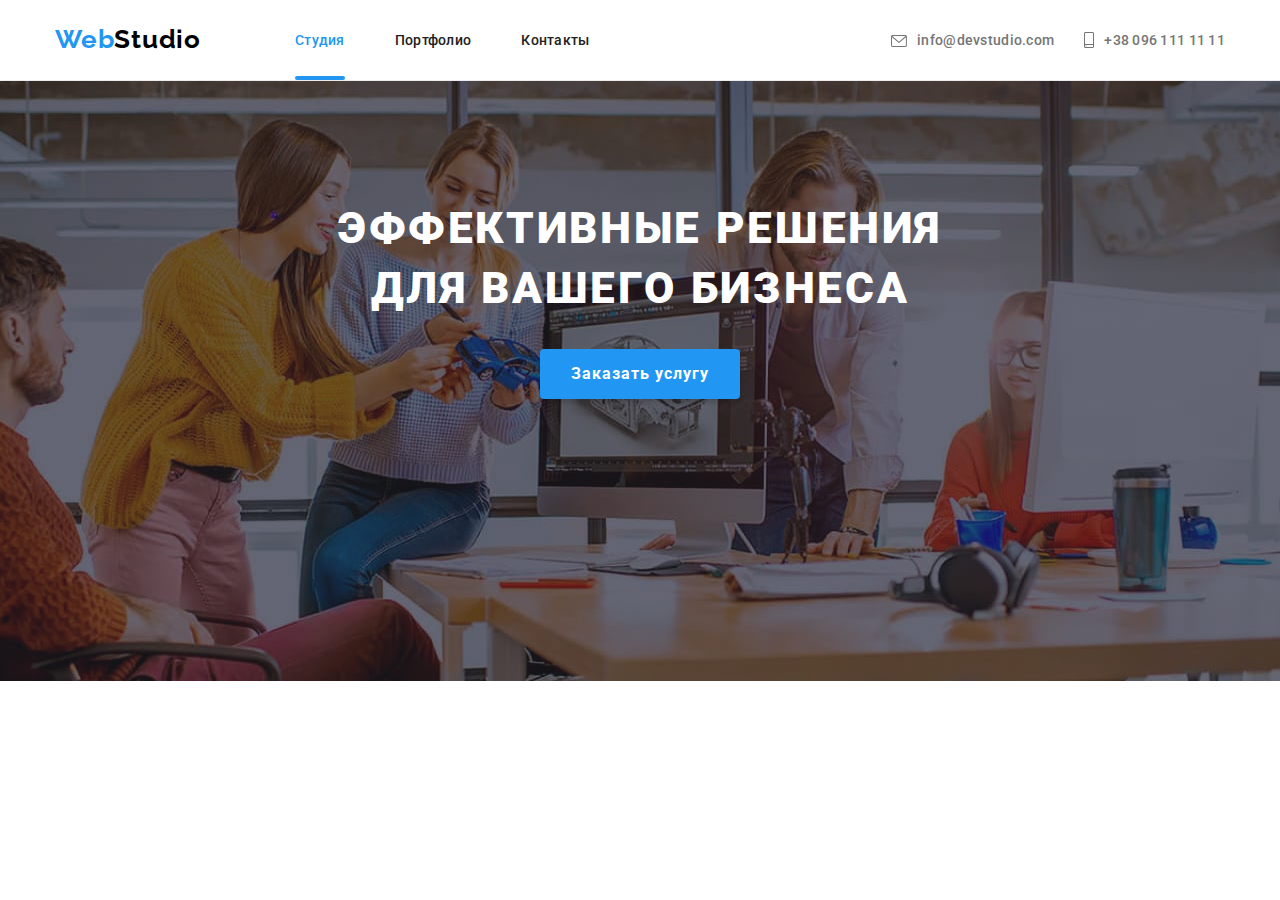
==== commit ece645fd: "added media queris for hero" ====
--- a/index.html
+++ b/index.html
@@ -155,12 +155,12 @@
 		</header>
 
 		<main>
-			<!-- <section class="hero">
+			<section class="hero">
 				<div class="container">
 					<h1 class="hero__title">Эффективные решения для вашего бизнеса</h1>
 					<button class="hero__btn button" type="button" data-modal-open>Заказать услугу</button>
 				</div>
-			</section> -->
+			</section>
 
 			<!-- <section class="feature section">
 				<div class="container">
--- a/css/main.min.css
+++ b/css/main.min.css
@@ -1 +1 @@
-:root{--primary-font-family: "Roboto", sans-serif;--main-logo-font-family: "Raleway", sans-serif;--primary-text-color: #212121;--secondary-text-color: #757575;--opacity-text-color: rgba(255, 255, 255, 0.6);--placeholder-text-color: rgba(117, 117, 117, 0.5);--accent-color: #2196F3;--btn-color-hover: #188CE8;--primary-white-color: #ffffff;--primary-bg-color: #2F303A;--secondary-bg-color: #F5F4FA;--activity-bg-color: rgba(47, 48, 58, 0.8);--fallback-bg-color: #C4C4C4;--backdrop-bg-color: rgba(0, 0, 0, 0.2);--logo-black-color: #000000;--primary-border-color: #EEEEEE;--secondary-border-color: #ECECEC;--primary-icon-color: #AFB1B8;--bg-icon-color: rgba(255, 255, 255, 0.1);--overlay-card-color: rgba(33, 150, 243, 0.9);--project-card-gap: 30px;--duration: 250ms;--timing-function: cubic-bezier(0.4, 0, 0.2, 1)}.social-list__link,.contact-form__checkbox-label,.modal__close-btn,.footer-list__link,.client-list__link,.activity-list__title,.feature__icon-box{display:-webkit-box;display:-ms-flexbox;display:flex;-webkit-box-pack:center;-ms-flex-pack:center;justify-content:center;-webkit-box-align:center;-ms-flex-align:center;align-items:center}.contact-form__submit-btn,.hero__title,.hero{margin-left:auto;margin-right:auto}/*! modern-normalize v1.1.0 | MIT License | https://github.com/sindresorhus/modern-normalize */*,::before,::after{-webkit-box-sizing:border-box;box-sizing:border-box}html{line-height:1.15;-webkit-text-size-adjust:100%;-moz-tab-size:4;-o-tab-size:4;tab-size:4}body{margin:0;font-family:system-ui,-apple-system,"Segoe UI",Roboto,Helvetica,Arial,sans-serif,"Apple Color Emoji","Segoe UI Emoji"}hr{height:0;color:inherit}abbr[title]{-webkit-text-decoration:underline dotted;text-decoration:underline dotted}b,strong{font-weight:bolder}code,kbd,samp,pre{font-family:ui-monospace,SFMono-Regular,Consolas,"Liberation Mono",Menlo,monospace;font-size:1em}small{font-size:80%}sub,sup{font-size:75%;line-height:0;position:relative;vertical-align:baseline}sub{bottom:-0.25em}sup{top:-0.5em}table{text-indent:0;border-color:inherit}button,input,optgroup,select,textarea{font-family:inherit;font-size:100%;line-height:1.15;margin:0}button,select{text-transform:none}button,[type=button],[type=reset],[type=submit]{-webkit-appearance:button}::-moz-focus-inner{border-style:none;padding:0}:-moz-focusring{outline:1px dotted ButtonText}:-moz-ui-invalid{box-shadow:none}legend{padding:0}progress{vertical-align:baseline}::-webkit-inner-spin-button,::-webkit-outer-spin-button{height:auto}[type=search]{-webkit-appearance:textfield;outline-offset:-2px}::-webkit-search-decoration{-webkit-appearance:none}::-webkit-file-upload-button{-webkit-appearance:button;font:inherit}summary{display:list-item}.visually-hidden{position:absolute;width:1px;height:1px;margin:-1px;border:0;padding:0;white-space:nowrap;-webkit-clip-path:inset(100%);clip-path:inset(100%);clip:rect(0 0 0 0);overflow:hidden}h1,h2,h3,h4,h5,h6,p{margin-top:0;margin-bottom:0}ul,ol{margin-top:0;margin-bottom:0;padding-left:0}img{display:block;max-width:100%;height:auto}.list{list-style:none}.link{text-decoration:none}.container{padding-left:15px;padding-right:15px}@media screen and (min-width: 480px){.container{width:480px;margin-left:auto;margin-right:auto}}@media screen and (min-width: 768px){.container{width:768px}}@media screen and (min-width: 1200px){.container{width:1200px}}body{font-family:var(--primary-font-family);color:var(--primary-text-color);background-color:var(--primary-white-color)}.section{padding-top:60px;padding-bottom:60px}@media screen and (min-width: 1200px){.section{padding-top:94px;padding-bottom:94px}}.header{background-color:var(--primary-white-color);border-bottom:1px solid var(--secondary-border-color)}.header__container{display:-webkit-box;display:-ms-flexbox;display:flex;-webkit-box-pack:justify;-ms-flex-pack:justify;justify-content:space-between;-webkit-box-align:center;-ms-flex-align:center;align-items:center}@media screen and (max-width: 767px){.menu-nav__list,.menu-contact{display:none}.mobile-menu{position:absolute;top:0;left:0;width:100%;height:100vh;overflow:auto;background-color:var(--primary-white-color);z-index:1;opacity:0;visibility:hidden;pointer-events:none;-webkit-transition:opacity var(--duration) var(--timing-function),visibility var(--duration) var(--timing-function);transition:opacity var(--duration) var(--timing-function),visibility var(--duration) var(--timing-function)}.mobile-menu.is-open{opacity:1;visibility:visible;pointer-events:auto}.mobile-menu__container{position:relative;display:-webkit-box;display:-ms-flexbox;display:flex;-webkit-box-orient:vertical;-webkit-box-direction:normal;-ms-flex-direction:column;flex-direction:column;-webkit-box-pack:justify;-ms-flex-pack:justify;justify-content:space-between;height:100%;padding:48px 40px}.mobile-menu-btn{background-color:rgba(0,0,0,0);border:none;padding:0;line-height:0}.mobile-menu-btn__icon:hover,.mobile-menu-btn__icon:focus{fill:var(--accent-color)}.mobile-menu-btn__close{position:absolute;top:10px;right:15px}.mobile-menu__nav-item:not(:first-child){margin-top:32px}.mobile-menu__nav-link{font-weight:500;font-size:40px;line-height:1.18;letter-spacing:.02em;color:var(--primary-text-color);-webkit-transition:color var(--duration) var(--timing-function);transition:color var(--duration) var(--timing-function)}.mobile-menu__nav-link.current,.mobile-menu__nav-link:hover,.mobile-menu__nav-link:focus{color:var(--accent-color)}.mobile-menu__contact-item:not(:first-child){margin-top:32px}.mobile-menu__contact-link{font-weight:500;font-size:24px;line-height:1.17;letter-spacing:.02em;color:var(--secondary-text-color)}.mobile-menu__contact-link--accent{font-weight:500;font-size:34px;line-height:1.18;letter-spacing:.02em;color:var(--accent-color)}.mobile-menu__social-media-list{display:-webkit-box;display:-ms-flexbox;display:flex;margin-top:64px}.mobile-menu__social-media-link{font-weight:500;font-size:18px;line-height:1.22;letter-spacing:.02em;color:var(--accent-color)}.mobile-menu__social-media-item:not(:last-child){margin-right:10px;padding-right:10px;border-right:1px solid rgba(33,33,33,.2)}}@media screen and (max-width: 440px){.mobile-menu__contact-link--accent{font-weight:500;font-size:26px;line-height:1.23;letter-spacing:.02em}.mobile-menu__social-media-list{-ms-flex-wrap:wrap;flex-wrap:wrap}.mobile-menu__social-media-item{margin-top:10px}}@media screen and (min-width: 768px){.mobile-menu-btn,.mobile-menu{display:none}.menu-nav{display:-webkit-box;display:-ms-flexbox;display:flex;-webkit-box-align:center;-ms-flex-align:center;align-items:center}.menu-nav__list{display:-webkit-box;display:-ms-flexbox;display:flex;-webkit-box-pack:justify;-ms-flex-pack:justify;justify-content:space-between}.menu-nav__item:not(:first-child){margin-left:50px}.menu-nav__link{position:relative;padding-top:32px;padding-bottom:32px;font-weight:500;font-size:14px;line-height:1.14;letter-spacing:.02em;color:var(--primary-text-color);-webkit-transition:color var(--duration) var(--timing-function);transition:color var(--duration) var(--timing-function)}.menu-nav__link.current,.menu-nav__link:hover,.menu-nav__link:focus{color:var(--accent-color)}.menu-nav__link::after{content:"";position:absolute;bottom:0;display:block;width:100%;height:4px;background-color:var(--accent-color);border-radius:2px;-webkit-transform:scaleX(0);transform:scaleX(0);-webkit-transition:-webkit-transform var(--duration) var(--timing-function);transition:-webkit-transform var(--duration) var(--timing-function);transition:transform var(--duration) var(--timing-function);transition:transform var(--duration) var(--timing-function), -webkit-transform var(--duration) var(--timing-function)}.menu-nav__link.current:after,.menu-nav__link:hover::after,.menu-nav__link:focus::after{-webkit-transform:scaleX(1);transform:scaleX(1)}.menu-contact__item:not(:first-child){margin-top:10px}.menu-contact__link{position:relative;-webkit-box-align:center;-ms-flex-align:center;align-items:center;font-weight:500;font-size:12px;line-height:1.17;letter-spacing:.02em;color:var(--secondary-text-color);-webkit-transition:color var(--duration) var(--timing-function);transition:color var(--duration) var(--timing-function)}.menu-contact__link:hover,.menu-contact__link:focus{color:var(--accent-color)}.menu-contact__icon{fill:currentColor;position:absolute}.menu-contact__icon-envelope{top:3px;left:-22px}.menu-contact__icon-phone{top:-1px;left:-22px}}@media screen and (min-width: 1200px){.menu-contact{display:-webkit-box;display:-ms-flexbox;display:flex}.menu-contact__item:not(:first-child){margin-top:0;margin-left:50px}.menu-contact__link{font-weight:500;font-size:14px;line-height:1.14;letter-spacing:.02em}.menu-contact__icon-envelope{left:-26px;width:16px;height:12px}.menu-contact__icon-phone{top:0;left:-20px;width:10px;height:16px}}.hero{max-width:1600px;min-height:600px;padding-top:200px;padding-bottom:200px;text-align:center;background-image:-webkit-gradient(linear, left top, right top, from(rgba(47, 48, 58, 0.4)), to(rgba(47, 48, 58, 0.4))),url("../images/bg-hero.jpg");background-image:linear-gradient(to right, rgba(47, 48, 58, 0.4), rgba(47, 48, 58, 0.4)),url("../images/bg-hero.jpg");background-size:cover;background-repeat:no-repeat;background-color:var(--fallback-bg-color)}.hero__title{width:696px;font-weight:900;font-size:44px;line-height:1.36;letter-spacing:.06em;color:var(--primary-white-color);text-transform:uppercase}.hero__btn{min-width:200px;padding:10px 26px;margin-top:30px;font-weight:700;font-size:16px;line-height:1.88;letter-spacing:.06em;color:var(--primary-white-color);background-color:var(--accent-color);border:none;border-radius:4px;-webkit-box-shadow:0px 4px 4px rgba(0,0,0,.15);box-shadow:0px 4px 4px rgba(0,0,0,.15);-webkit-transition:background-color var(--duration) var(--timing-function);transition:background-color var(--duration) var(--timing-function)}.hero__btn:hover,.hero__btn:focus{background-color:var(--btn-color-hover)}.feature{padding-bottom:0}.feature__list{display:-webkit-box;display:-ms-flexbox;display:flex;-webkit-box-pack:justify;-ms-flex-pack:justify;justify-content:space-between}.feature__list-item{-ms-flex-preferred-size:calc((100% - 90px)/4);flex-basis:calc((100% - 90px)/4)}.feature__title{margin-top:30px;font-weight:700;font-size:14px;line-height:1.14;letter-spacing:.03em;text-transform:uppercase}.feature__description{margin-top:10px;font-weight:400;font-size:14px;line-height:1.71;letter-spacing:.03em;color:var(--secondary-text-color)}.feature__icon-box{height:120px;background-color:var(--secondary-bg-color);border-radius:4px}.activity-list{display:-webkit-box;display:-ms-flexbox;display:flex;-webkit-box-pack:justify;-ms-flex-pack:justify;justify-content:space-between;margin-top:50px}.activity-list__item{position:relative}.activity-list__title{position:absolute;bottom:0;width:100%;height:70px;font-weight:700;font-size:14px;line-height:1.14;letter-spacing:.03em;text-transform:uppercase;color:var(--primary-white-color);background-color:var(--activity-bg-color);pointer-events:none}.staff{background-color:var(--secondary-bg-color)}.staff-list{display:-webkit-box;display:-ms-flexbox;display:flex;-ms-flex-wrap:wrap;flex-wrap:wrap;margin-left:-30px;margin-top:50px}.staff-list__item{margin-left:30px;background-color:var(--primary-white-color);-webkit-box-shadow:0px 1px 3px rgba(0,0,0,.12),0px 1px 1px rgba(0,0,0,.14),0px 2px 1px rgba(0,0,0,.2);box-shadow:0px 1px 3px rgba(0,0,0,.12),0px 1px 1px rgba(0,0,0,.14),0px 2px 1px rgba(0,0,0,.2);border-radius:0px 0px 4px 4px}.staff-list__name{margin-top:30px;font-weight:500;font-size:16px;line-height:1.19;letter-spacing:.03em;text-transform:capitalize;text-align:center}.staff-list__position{margin-top:10px;font-weight:400;font-size:16px;line-height:1.19;letter-spacing:.03em;text-transform:capitalize;text-align:center;color:var(--secondary-text-color)}.client-list{display:-webkit-box;display:-ms-flexbox;display:flex;-webkit-box-pack:center;-ms-flex-pack:center;justify-content:center;margin-top:50px}.client-list__item{width:170px;height:92px}.client-list__item:not(:first-child){margin-left:30px}.client-list__link{width:100%;height:100%;color:var(--primary-icon-color);background-color:var(--primary-white-color);border:1px solid var(--primary-icon-color);border-radius:4px;-webkit-transition:border-color var(--duration) var(--timing-function),color var(--duration) var(--timing-function);transition:border-color var(--duration) var(--timing-function),color var(--duration) var(--timing-function)}.client-list__link:hover,.client-list__link:focus{color:var(--accent-color);border-color:var(--accent-color)}.client-list__icon{fill:currentColor}.client-list__link:hover .client-list__icon,.client-list__link:focus .client-list__icon{fill:currentColor}.footer{padding-top:60px;padding-bottom:60px;background-color:var(--primary-bg-color)}.footer .logo{color:var(--primary-white-color);margin-right:0;padding:0}.footer-container{display:-webkit-box;display:-ms-flexbox;display:flex;-webkit-box-align:baseline;-ms-flex-align:baseline;align-items:baseline}.footer-social-wrapper{margin-left:70px}.footer-form{margin-left:92px}.footer-form__wrapper{display:-webkit-box;display:-ms-flexbox;display:flex;margin-top:20px}.footer-form__input{width:358px;height:50px;padding:15px 16px;color:var(--primary-white-color);border:1px solid rgba(255,255,255,.3);border-radius:4px;-webkit-filter:drop-shadow(0px 4px 4px rgba(0, 0, 0, 0.15));filter:drop-shadow(0px 4px 4px rgba(0, 0, 0, 0.15));background-color:rgba(0,0,0,0)}.footer-form__input::-webkit-input-placeholder{line-height:1.25;letter-spacing:.03em;color:var(--opacity-text-color)}.footer-form__input::-moz-placeholder{line-height:1.25;letter-spacing:.03em;color:var(--opacity-text-color)}.footer-form__input:-ms-input-placeholder{line-height:1.25;letter-spacing:.03em;color:var(--opacity-text-color)}.footer-form__input::-ms-input-placeholder{line-height:1.25;letter-spacing:.03em;color:var(--opacity-text-color)}.footer-form__input::placeholder{line-height:1.25;letter-spacing:.03em;color:var(--opacity-text-color)}.footer-form__btn{min-width:200px;margin-left:12px;padding:10px 28px;font-weight:700;font-size:16px;line-height:1.88;letter-spacing:.06em;color:var(--primary-white-color);border:none;border-radius:4px;-webkit-box-shadow:0px 4px 4px rgba(0,0,0,.15);box-shadow:0px 4px 4px rgba(0,0,0,.15);background-color:var(--accent-color)}.footer-form__btn-text{display:-webkit-inline-box;display:-ms-inline-flexbox;display:inline-flex;-webkit-box-align:center;-ms-flex-align:center;align-items:center}.footer-form__btn-text::after{content:"";width:24px;height:24px;margin-left:10px;background-image:url(../images/icons/mailing-icon.svg)}.footer-call{font-weight:700;font-size:14px;line-height:1.14;letter-spacing:.03em;text-transform:uppercase;color:var(--primary-white-color)}.footer-list{display:-webkit-box;display:-ms-flexbox;display:flex}.footer-list__item{width:44px;height:44px;margin-top:20px}.footer-list__item:not(:first-child){margin-left:10px}.footer-list__link{width:100%;height:100%;fill:var(--primary-white-color);background-color:var(--bg-icon-color);border-radius:50%;-webkit-transition:background-color var(--duration) var(--timing-function);transition:background-color var(--duration) var(--timing-function)}.footer-list__link:hover,.footer-list__link:focus{background-color:var(--accent-color)}.logo{display:inline-block;padding-top:16px;padding-bottom:16px;font-family:var(--main-logo-font-family);font-weight:700;font-size:.1px;line-height:1;letter-spacing:0;color:var(--logo-black-color)}.logo__font-size{font-weight:inherit;font-size:26px;line-height:1.15;letter-spacing:.03em}.logo__accent-color{color:var(--accent-color)}@media screen and (min-width: 768px){.logo{padding-top:26px;padding-bottom:26px;margin-right:88px}}@media screen and (min-width: 1200px){.logo{padding-top:25px;padding-bottom:25px;margin-right:94px}}.section-title{font-weight:700;font-size:36px;line-height:1.17;letter-spacing:.03em;text-align:center}.backdrop{position:fixed;top:0;left:0;width:100vw;height:100vh;background-color:var(--backdrop-bg-color);-webkit-transform:scale(1) rotate(360deg);transform:scale(1) rotate(360deg);-webkit-transition:visibility var(--duration) var(--timing-function),-webkit-transform var(--duration) var(--timing-function);transition:visibility var(--duration) var(--timing-function),-webkit-transform var(--duration) var(--timing-function);transition:transform var(--duration) var(--timing-function),visibility var(--duration) var(--timing-function);transition:transform var(--duration) var(--timing-function),visibility var(--duration) var(--timing-function),-webkit-transform var(--duration) var(--timing-function)}.backdrop.is-hidden{-webkit-transform:scale(0) rotate(0deg);transform:scale(0) rotate(0deg);visibility:hidden;pointer-events:none}.modal{position:absolute;top:50%;left:50%;-webkit-transform:translate(-50%, -50%);transform:translate(-50%, -50%);width:528px;height:582px;padding:40px;background-color:var(--primary-white-color);-webkit-box-shadow:0px 1px 3px rgba(0,0,0,.12),0px 1px 1px rgba(0,0,0,.14),0px 2px 1px rgba(0,0,0,.2);box-shadow:0px 1px 3px rgba(0,0,0,.12),0px 1px 1px rgba(0,0,0,.14),0px 2px 1px rgba(0,0,0,.2);border-radius:4px}.modal__close-btn{position:absolute;top:8px;right:8px;width:30px;height:30px;padding:0;border:1px solid rgba(0,0,0,.1);border-radius:50%;background-color:rgba(0,0,0,0);cursor:pointer}.modal__close-icon{-webkit-transition:fill var(--duration) var(--timing-function);transition:fill var(--duration) var(--timing-function)}.modal__close-btn:hover .modal__close-icon,.modal__close-btn:focus .modal__close-icon{fill:var(--accent-color)}.contact-form-call{display:block;text-align:center;font-weight:700;font-size:20px;line-height:1.15;letter-spacing:.03em}.contact-form{margin-top:12px}.contact-form__list{line-height:.01}.contact-form__list-item:not(:first-child){margin-top:10px}.contact-form__label-text{font-weight:inherit;font-size:12px;line-height:1.17;letter-spacing:.01em;color:var(--secondary-text-color)}.contact-form__input-wrapper{position:relative;display:block;margin-top:4px;color:var(--accent-color)}.contact-form__input,.contact-form__message{width:100%;border:1px solid rgba(33,33,33,.2);border-radius:4px;-webkit-transition:border-color var(--duration) var(--timing-function);transition:border-color var(--duration) var(--timing-function)}.contact-form__input{height:40px;padding-left:42px}.contact-form__message{resize:none;height:120px;margin-top:4px;padding:12px 16px}.contact-form__message::-webkit-input-placeholder{font-weight:inherit;font-size:12px;line-height:1.17;letter-spacing:.01em;color:var(--placeholder-text-color)}.contact-form__message::-moz-placeholder{font-weight:inherit;font-size:12px;line-height:1.17;letter-spacing:.01em;color:var(--placeholder-text-color)}.contact-form__message:-ms-input-placeholder{font-weight:inherit;font-size:12px;line-height:1.17;letter-spacing:.01em;color:var(--placeholder-text-color)}.contact-form__message::-ms-input-placeholder{font-weight:inherit;font-size:12px;line-height:1.17;letter-spacing:.01em;color:var(--placeholder-text-color)}.contact-form__message::placeholder{font-weight:inherit;font-size:12px;line-height:1.17;letter-spacing:.01em;color:var(--placeholder-text-color)}.contact-form__input:focus,.contact-form__message:focus{outline:none;border-color:var(--accent-color)}.contact-form__input-icon{position:absolute;top:50%;left:12px;-webkit-transform:translateY(-50%);transform:translateY(-50%);-webkit-transition:fill var(--duration) var(--timing-function);transition:fill var(--duration) var(--timing-function)}.contact-form__input:focus+.contact-form__input-icon{fill:var(--accent-color)}.contact-form__text-agreement{color:var(--accent-color)}.contact-form__checkbox-wrapper{margin-top:20px}.contact-form__checkbox-label{cursor:pointer}.contact-form__checkbox-label::before{content:"";width:16px;height:15px;border-radius:2px;background-image:url(../images/icons/checkbox-off-icon.svg);background-repeat:no-repeat}.contact-form__checkbox-label>.contact-form__label-text{margin-left:7px;font-weight:inherit;font-size:14px;line-height:1.71;letter-spacing:.03em}.contact-form__checkbox-input:checked+.contact-form__checkbox-label::before{background-color:var(--accent-color);background-image:url(../images/icons/checkbox-on-icon.svg)}.contact-form__checkbox-input:focus+.contact-form__checkbox-label::before{outline:2px solid var(--accent-color);outline-offset:2px}.contact-form__submit-btn{display:block;min-width:200px;padding:10px 26px;margin-top:30px;font-weight:700;font-size:16px;line-height:1.88;letter-spacing:.06em;color:var(--primary-white-color);background-color:var(--accent-color);border:none;border-radius:4px;-webkit-box-shadow:0px 4px 4px rgba(0,0,0,.15);box-shadow:0px 4px 4px rgba(0,0,0,.15);-webkit-transition:background-color var(--duration) var(--timing-function);transition:background-color var(--duration) var(--timing-function)}.contact-form__submit-btn:hover,.contact-form__submit-btn:focus{background-color:var(--btn-color-hover)}.button{font-family:inherit;cursor:pointer}.social-list{display:-webkit-box;display:-ms-flexbox;display:flex;-webkit-box-pack:center;-ms-flex-pack:center;justify-content:center;margin-top:16px;margin-bottom:30px}.social-list__item{width:44px;height:44px}.social-list__item:not(:first-child){margin-left:10px}.social-list__link{width:100%;height:100%;fill:var(--primary-icon-color);background-color:var(--primary-white-color);border-radius:50%;-webkit-transition:background-color var(--duration) var(--timing-function);transition:background-color var(--duration) var(--timing-function)}.social-list__link:hover,.social-list__link:focus{background-color:var(--accent-color)}.social-list__icon{-webkit-transition:fill var(--duration) var(--timing-function);transition:fill var(--duration) var(--timing-function)}.social-list__link:hover .social-list__icon,.social-list__link:focus .social-list__icon{fill:var(--primary-white-color)}.contact-list{margin-top:20px;padding-right:22px}.contact-list__item:not(:first-child){margin-top:9px}.contact-list__link{font-weight:400;font-size:14px;line-height:1.71;letter-spacing:.03em;font-style:normal;color:var(--opacity-text-color);-webkit-transition:color var(--duration) var(--timing-function);transition:color var(--duration) var(--timing-function)}.contact-list__link:hover,.contact-list__link:focus{color:var(--accent-color)}.contact-list__link-opacity{color:var(--primary-white-color)}/*# sourceMappingURL=main.min.css.map */+:root{--primary-font-family: "Roboto", sans-serif;--main-logo-font-family: "Raleway", sans-serif;--primary-text-color: #212121;--secondary-text-color: #757575;--opacity-text-color: rgba(255, 255, 255, 0.6);--placeholder-text-color: rgba(117, 117, 117, 0.5);--accent-color: #2196F3;--btn-color-hover: #188CE8;--primary-white-color: #ffffff;--primary-bg-color: #2F303A;--secondary-bg-color: #F5F4FA;--activity-bg-color: rgba(47, 48, 58, 0.8);--fallback-bg-color: #C4C4C4;--backdrop-bg-color: rgba(0, 0, 0, 0.2);--logo-black-color: #000000;--primary-border-color: #EEEEEE;--secondary-border-color: #ECECEC;--primary-icon-color: #AFB1B8;--bg-icon-color: rgba(255, 255, 255, 0.1);--overlay-card-color: rgba(33, 150, 243, 0.9);--project-card-gap: 30px;--duration: 250ms;--timing-function: cubic-bezier(0.4, 0, 0.2, 1)}.social-list__link,.contact-form__checkbox-label,.modal__close-btn,.footer-list__link,.client-list__link,.activity-list__title,.feature__icon-box{display:-webkit-box;display:-ms-flexbox;display:flex;-webkit-box-pack:center;-ms-flex-pack:center;justify-content:center;-webkit-box-align:center;-ms-flex-align:center;align-items:center}.contact-form__submit-btn,.hero__title,.hero{margin-left:auto;margin-right:auto}/*! modern-normalize v1.1.0 | MIT License | https://github.com/sindresorhus/modern-normalize */*,::before,::after{-webkit-box-sizing:border-box;box-sizing:border-box}html{line-height:1.15;-webkit-text-size-adjust:100%;-moz-tab-size:4;-o-tab-size:4;tab-size:4}body{margin:0;font-family:system-ui,-apple-system,"Segoe UI",Roboto,Helvetica,Arial,sans-serif,"Apple Color Emoji","Segoe UI Emoji"}hr{height:0;color:inherit}abbr[title]{-webkit-text-decoration:underline dotted;text-decoration:underline dotted}b,strong{font-weight:bolder}code,kbd,samp,pre{font-family:ui-monospace,SFMono-Regular,Consolas,"Liberation Mono",Menlo,monospace;font-size:1em}small{font-size:80%}sub,sup{font-size:75%;line-height:0;position:relative;vertical-align:baseline}sub{bottom:-0.25em}sup{top:-0.5em}table{text-indent:0;border-color:inherit}button,input,optgroup,select,textarea{font-family:inherit;font-size:100%;line-height:1.15;margin:0}button,select{text-transform:none}button,[type=button],[type=reset],[type=submit]{-webkit-appearance:button}::-moz-focus-inner{border-style:none;padding:0}:-moz-focusring{outline:1px dotted ButtonText}:-moz-ui-invalid{box-shadow:none}legend{padding:0}progress{vertical-align:baseline}::-webkit-inner-spin-button,::-webkit-outer-spin-button{height:auto}[type=search]{-webkit-appearance:textfield;outline-offset:-2px}::-webkit-search-decoration{-webkit-appearance:none}::-webkit-file-upload-button{-webkit-appearance:button;font:inherit}summary{display:list-item}.visually-hidden{position:absolute;width:1px;height:1px;margin:-1px;border:0;padding:0;white-space:nowrap;-webkit-clip-path:inset(100%);clip-path:inset(100%);clip:rect(0 0 0 0);overflow:hidden}h1,h2,h3,h4,h5,h6,p{margin-top:0;margin-bottom:0}ul,ol{margin-top:0;margin-bottom:0;padding-left:0}img{display:block;max-width:100%;height:auto}.list{list-style:none}.link{text-decoration:none}.container{padding-left:15px;padding-right:15px}@media screen and (min-width: 480px){.container{width:480px;margin-left:auto;margin-right:auto}}@media screen and (min-width: 768px){.container{width:768px}}@media screen and (min-width: 1200px){.container{width:1200px}}body{font-family:var(--primary-font-family);color:var(--primary-text-color);background-color:var(--primary-white-color)}.section{padding-top:60px;padding-bottom:60px}@media screen and (min-width: 1200px){.section{padding-top:94px;padding-bottom:94px}}.header{background-color:var(--primary-white-color);border-bottom:1px solid var(--secondary-border-color)}.header__container{display:-webkit-box;display:-ms-flexbox;display:flex;-webkit-box-pack:justify;-ms-flex-pack:justify;justify-content:space-between;-webkit-box-align:center;-ms-flex-align:center;align-items:center}@media screen and (max-width: 767px){.menu-nav__list,.menu-contact{display:none}.mobile-menu{position:absolute;top:0;left:0;width:100%;height:100vh;overflow:auto;background-color:var(--primary-white-color);z-index:1;opacity:0;visibility:hidden;pointer-events:none;-webkit-transition:opacity var(--duration) var(--timing-function),visibility var(--duration) var(--timing-function);transition:opacity var(--duration) var(--timing-function),visibility var(--duration) var(--timing-function)}.mobile-menu.is-open{opacity:1;visibility:visible;pointer-events:auto}.mobile-menu__container{position:relative;display:-webkit-box;display:-ms-flexbox;display:flex;-webkit-box-orient:vertical;-webkit-box-direction:normal;-ms-flex-direction:column;flex-direction:column;-webkit-box-pack:justify;-ms-flex-pack:justify;justify-content:space-between;height:100%;padding:48px 40px}.mobile-menu-btn{background-color:rgba(0,0,0,0);border:none;padding:0;line-height:0}.mobile-menu-btn__icon:hover,.mobile-menu-btn__icon:focus{fill:var(--accent-color)}.mobile-menu-btn__close{position:absolute;top:10px;right:15px}.mobile-menu__nav-item:not(:first-child){margin-top:32px}.mobile-menu__nav-link{font-weight:500;font-size:40px;line-height:1.18;letter-spacing:.02em;color:var(--primary-text-color);-webkit-transition:color var(--duration) var(--timing-function);transition:color var(--duration) var(--timing-function)}.mobile-menu__nav-link.current,.mobile-menu__nav-link:hover,.mobile-menu__nav-link:focus{color:var(--accent-color)}.mobile-menu__contact-item:first-child{margin-top:72px}.mobile-menu__contact-item:not(:first-child){margin-top:32px}.mobile-menu__contact-link{font-weight:500;font-size:24px;line-height:1.17;letter-spacing:.02em;color:var(--secondary-text-color)}.mobile-menu__contact-link--accent{font-weight:500;font-size:34px;line-height:1.18;letter-spacing:.02em;color:var(--accent-color)}.mobile-menu__social-media-list{display:-webkit-box;display:-ms-flexbox;display:flex;margin-top:64px}.mobile-menu__social-media-link{font-weight:500;font-size:18px;line-height:1.22;letter-spacing:.02em;color:var(--accent-color)}.mobile-menu__social-media-item:not(:last-child){margin-right:10px;padding-right:10px;border-right:1px solid rgba(33,33,33,.2)}}@media screen and (max-width: 440px){.mobile-menu__contact-link--accent{font-weight:500;font-size:26px;line-height:1.23;letter-spacing:.02em}.mobile-menu__social-media-list{-ms-flex-wrap:wrap;flex-wrap:wrap}.mobile-menu__social-media-item{margin-top:10px}}@media screen and (min-width: 768px){.mobile-menu-btn,.mobile-menu{display:none}.menu-nav{display:-webkit-box;display:-ms-flexbox;display:flex;-webkit-box-align:center;-ms-flex-align:center;align-items:center}.menu-nav__list{display:-webkit-box;display:-ms-flexbox;display:flex;-webkit-box-pack:justify;-ms-flex-pack:justify;justify-content:space-between}.menu-nav__item:not(:first-child){margin-left:50px}.menu-nav__link{position:relative;padding-top:32px;padding-bottom:32px;font-weight:500;font-size:14px;line-height:1.14;letter-spacing:.02em;color:var(--primary-text-color);-webkit-transition:color var(--duration) var(--timing-function);transition:color var(--duration) var(--timing-function)}.menu-nav__link.current,.menu-nav__link:hover,.menu-nav__link:focus{color:var(--accent-color)}.menu-nav__link::after{content:"";position:absolute;bottom:0;display:block;width:100%;height:4px;background-color:var(--accent-color);border-radius:2px;-webkit-transform:scaleX(0);transform:scaleX(0);-webkit-transition:-webkit-transform var(--duration) var(--timing-function);transition:-webkit-transform var(--duration) var(--timing-function);transition:transform var(--duration) var(--timing-function);transition:transform var(--duration) var(--timing-function), -webkit-transform var(--duration) var(--timing-function)}.menu-nav__link.current:after,.menu-nav__link:hover::after,.menu-nav__link:focus::after{-webkit-transform:scaleX(1);transform:scaleX(1)}.menu-contact__item:not(:first-child){margin-top:10px}.menu-contact__link{position:relative;-webkit-box-align:center;-ms-flex-align:center;align-items:center;font-weight:500;font-size:12px;line-height:1.17;letter-spacing:.02em;color:var(--secondary-text-color);-webkit-transition:color var(--duration) var(--timing-function);transition:color var(--duration) var(--timing-function)}.menu-contact__link:hover,.menu-contact__link:focus{color:var(--accent-color)}.menu-contact__icon{fill:currentColor;position:absolute}.menu-contact__icon-envelope{top:3px;left:-22px}.menu-contact__icon-phone{top:-1px;left:-22px}}@media screen and (min-width: 1200px){.menu-contact{display:-webkit-box;display:-ms-flexbox;display:flex}.menu-contact__item:not(:first-child){margin-top:0;margin-left:50px}.menu-contact__link{font-weight:500;font-size:14px;line-height:1.14;letter-spacing:.02em}.menu-contact__icon-envelope{left:-26px;width:16px;height:12px}.menu-contact__icon-phone{top:0;left:-20px;width:10px;height:16px}}.hero{max-width:480px;min-height:400px;padding-top:118px;padding-bottom:118px;text-align:center;background-size:cover;background-repeat:no-repeat;background-position:center;background-color:var(--fallback-bg-color)}.hero__title{max-width:360px;font-weight:900;font-size:26px;line-height:1.62;letter-spacing:.06em;color:var(--primary-white-color);text-transform:uppercase}.hero__btn{min-width:200px;padding:10px 26px;margin-top:30px;font-weight:700;font-size:16px;line-height:1.88;letter-spacing:.06em;color:var(--primary-white-color);background-color:var(--accent-color);border:none;border-radius:4px;-webkit-box-shadow:0px 4px 4px rgba(0,0,0,.15);box-shadow:0px 4px 4px rgba(0,0,0,.15);-webkit-transition:background-color var(--duration) var(--timing-function);transition:background-color var(--duration) var(--timing-function)}.hero__btn:hover,.hero__btn:focus{background-color:var(--btn-color-hover)}@media screen and (max-width: 767px){.hero{background-image:-webkit-gradient(linear, left top, right top, from(rgba(47, 48, 58, 0.4)), to(rgba(47, 48, 58, 0.4))),url("../images/bg-hero-480.jpg");background-image:linear-gradient(to right, rgba(47, 48, 58, 0.4), rgba(47, 48, 58, 0.4)),url("../images/bg-hero-480.jpg")}}@media screen and (max-width: 767px)and (min-device-pixel-ratio: 2),screen and (max-width: 767px)and (-webkit-min-device-pixel-ratio: 2),screen and (max-width: 767px)and (min-resolution: 192dpi),screen and (max-width: 767px)and (min-resolution: 2dppx){.hero{background-image:-webkit-gradient(linear, left top, right top, from(rgba(47, 48, 58, 0.4)), to(rgba(47, 48, 58, 0.4))),url("../images/bg-hero-480@2x.jpg");background-image:linear-gradient(to right, rgba(47, 48, 58, 0.4), rgba(47, 48, 58, 0.4)),url("../images/bg-hero-480@2x.jpg")}}@media screen and (max-width: 767px)and (min-device-pixel-ratio: 3),screen and (max-width: 767px)and (-webkit-min-device-pixel-ratio: 3),screen and (max-width: 767px)and (min-resolution: 288dpi),screen and (max-width: 767px)and (min-resolution: 3dppx){.hero{background-image:-webkit-gradient(linear, left top, right top, from(rgba(47, 48, 58, 0.4)), to(rgba(47, 48, 58, 0.4))),url("../images/bg-hero-480@3x.jpg");background-image:linear-gradient(to right, rgba(47, 48, 58, 0.4), rgba(47, 48, 58, 0.4)),url("../images/bg-hero-480@3x.jpg")}}@media screen and (min-width: 768px)and (max-width: 1200px){.hero{max-width:768px;background-image:-webkit-gradient(linear, left top, right top, from(rgba(47, 48, 58, 0.4)), to(rgba(47, 48, 58, 0.4))),url("../images/bg-hero-768.jpg");background-image:linear-gradient(to right, rgba(47, 48, 58, 0.4), rgba(47, 48, 58, 0.4)),url("../images/bg-hero-768.jpg")}}@media screen and (min-width: 768px)and (max-width: 1200px)and (min-device-pixel-ratio: 2),screen and (min-width: 768px)and (max-width: 1200px)and (-webkit-min-device-pixel-ratio: 2),screen and (min-width: 768px)and (max-width: 1200px)and (min-resolution: 192dpi),screen and (min-width: 768px)and (max-width: 1200px)and (min-resolution: 2dppx){.hero{background-image:-webkit-gradient(linear, left top, right top, from(rgba(47, 48, 58, 0.4)), to(rgba(47, 48, 58, 0.4))),url("../images/bg-hero-768@2x.jpg");background-image:linear-gradient(to right, rgba(47, 48, 58, 0.4), rgba(47, 48, 58, 0.4)),url("../images/bg-hero-768@2x.jpg")}}@media screen and (min-width: 768px)and (max-width: 1200px)and (min-device-pixel-ratio: 3),screen and (min-width: 768px)and (max-width: 1200px)and (-webkit-min-device-pixel-ratio: 3),screen and (min-width: 768px)and (max-width: 1200px)and (min-resolution: 288dpi),screen and (min-width: 768px)and (max-width: 1200px)and (min-resolution: 3dppx){.hero{background-image:-webkit-gradient(linear, left top, right top, from(rgba(47, 48, 58, 0.4)), to(rgba(47, 48, 58, 0.4))),url("../images/bg-hero-768@3x.jpg");background-image:linear-gradient(to right, rgba(47, 48, 58, 0.4), rgba(47, 48, 58, 0.4)),url("../images/bg-hero-768@3x.jpg")}}@media screen and (min-width: 1200px){.hero{max-width:1600px;min-height:600px;background-image:-webkit-gradient(linear, left top, right top, from(rgba(47, 48, 58, 0.4)), to(rgba(47, 48, 58, 0.4))),url("../images/bg-hero-1200.jpg");background-image:linear-gradient(to right, rgba(47, 48, 58, 0.4), rgba(47, 48, 58, 0.4)),url("../images/bg-hero-1200.jpg")}.hero__title{max-width:696px;font-weight:900;font-size:44px;line-height:1.36;letter-spacing:.06em}}@media screen and (min-width: 1200px)and (min-device-pixel-ratio: 2),screen and (min-width: 1200px)and (-webkit-min-device-pixel-ratio: 2),screen and (min-width: 1200px)and (min-resolution: 192dpi),screen and (min-width: 1200px)and (min-resolution: 2dppx){.hero{background-image:-webkit-gradient(linear, left top, right top, from(rgba(47, 48, 58, 0.4)), to(rgba(47, 48, 58, 0.4))),url("../images/bg-hero-1200@2x.jpg");background-image:linear-gradient(to right, rgba(47, 48, 58, 0.4), rgba(47, 48, 58, 0.4)),url("../images/bg-hero-1200@2x.jpg")}}@media screen and (min-width: 1200px)and (min-device-pixel-ratio: 3),screen and (min-width: 1200px)and (-webkit-min-device-pixel-ratio: 3),screen and (min-width: 1200px)and (min-resolution: 288dpi),screen and (min-width: 1200px)and (min-resolution: 3dppx){.hero{background-image:-webkit-gradient(linear, left top, right top, from(rgba(47, 48, 58, 0.4)), to(rgba(47, 48, 58, 0.4))),url("../images/bg-hero-1200@3x.jpg");background-image:linear-gradient(to right, rgba(47, 48, 58, 0.4), rgba(47, 48, 58, 0.4)),url("../images/bg-hero-1200@3x.jpg")}}.feature{padding-bottom:0}.feature__list{display:-webkit-box;display:-ms-flexbox;display:flex;-webkit-box-pack:justify;-ms-flex-pack:justify;justify-content:space-between}.feature__list-item{-ms-flex-preferred-size:calc((100% - 90px)/4);flex-basis:calc((100% - 90px)/4)}.feature__title{margin-top:30px;font-weight:700;font-size:14px;line-height:1.14;letter-spacing:.03em;text-transform:uppercase}.feature__description{margin-top:10px;font-weight:400;font-size:14px;line-height:1.71;letter-spacing:.03em;color:var(--secondary-text-color)}.feature__icon-box{height:120px;background-color:var(--secondary-bg-color);border-radius:4px}.activity-list{display:-webkit-box;display:-ms-flexbox;display:flex;-webkit-box-pack:justify;-ms-flex-pack:justify;justify-content:space-between;margin-top:50px}.activity-list__item{position:relative}.activity-list__title{position:absolute;bottom:0;width:100%;height:70px;font-weight:700;font-size:14px;line-height:1.14;letter-spacing:.03em;text-transform:uppercase;color:var(--primary-white-color);background-color:var(--activity-bg-color);pointer-events:none}.staff{background-color:var(--secondary-bg-color)}.staff-list{display:-webkit-box;display:-ms-flexbox;display:flex;-ms-flex-wrap:wrap;flex-wrap:wrap;margin-left:-30px;margin-top:50px}.staff-list__item{margin-left:30px;background-color:var(--primary-white-color);-webkit-box-shadow:0px 1px 3px rgba(0,0,0,.12),0px 1px 1px rgba(0,0,0,.14),0px 2px 1px rgba(0,0,0,.2);box-shadow:0px 1px 3px rgba(0,0,0,.12),0px 1px 1px rgba(0,0,0,.14),0px 2px 1px rgba(0,0,0,.2);border-radius:0px 0px 4px 4px}.staff-list__name{margin-top:30px;font-weight:500;font-size:16px;line-height:1.19;letter-spacing:.03em;text-transform:capitalize;text-align:center}.staff-list__position{margin-top:10px;font-weight:400;font-size:16px;line-height:1.19;letter-spacing:.03em;text-transform:capitalize;text-align:center;color:var(--secondary-text-color)}.client-list{display:-webkit-box;display:-ms-flexbox;display:flex;-webkit-box-pack:center;-ms-flex-pack:center;justify-content:center;margin-top:50px}.client-list__item{width:170px;height:92px}.client-list__item:not(:first-child){margin-left:30px}.client-list__link{width:100%;height:100%;color:var(--primary-icon-color);background-color:var(--primary-white-color);border:1px solid var(--primary-icon-color);border-radius:4px;-webkit-transition:border-color var(--duration) var(--timing-function),color var(--duration) var(--timing-function);transition:border-color var(--duration) var(--timing-function),color var(--duration) var(--timing-function)}.client-list__link:hover,.client-list__link:focus{color:var(--accent-color);border-color:var(--accent-color)}.client-list__icon{fill:currentColor}.client-list__link:hover .client-list__icon,.client-list__link:focus .client-list__icon{fill:currentColor}.footer{padding-top:60px;padding-bottom:60px;background-color:var(--primary-bg-color)}.footer .logo{color:var(--primary-white-color);margin-right:0;padding:0}.footer-container{display:-webkit-box;display:-ms-flexbox;display:flex;-webkit-box-align:baseline;-ms-flex-align:baseline;align-items:baseline}.footer-social-wrapper{margin-left:70px}.footer-form{margin-left:92px}.footer-form__wrapper{display:-webkit-box;display:-ms-flexbox;display:flex;margin-top:20px}.footer-form__input{width:358px;height:50px;padding:15px 16px;color:var(--primary-white-color);border:1px solid rgba(255,255,255,.3);border-radius:4px;-webkit-filter:drop-shadow(0px 4px 4px rgba(0, 0, 0, 0.15));filter:drop-shadow(0px 4px 4px rgba(0, 0, 0, 0.15));background-color:rgba(0,0,0,0)}.footer-form__input::-webkit-input-placeholder{line-height:1.25;letter-spacing:.03em;color:var(--opacity-text-color)}.footer-form__input::-moz-placeholder{line-height:1.25;letter-spacing:.03em;color:var(--opacity-text-color)}.footer-form__input:-ms-input-placeholder{line-height:1.25;letter-spacing:.03em;color:var(--opacity-text-color)}.footer-form__input::-ms-input-placeholder{line-height:1.25;letter-spacing:.03em;color:var(--opacity-text-color)}.footer-form__input::placeholder{line-height:1.25;letter-spacing:.03em;color:var(--opacity-text-color)}.footer-form__btn{min-width:200px;margin-left:12px;padding:10px 28px;font-weight:700;font-size:16px;line-height:1.88;letter-spacing:.06em;color:var(--primary-white-color);border:none;border-radius:4px;-webkit-box-shadow:0px 4px 4px rgba(0,0,0,.15);box-shadow:0px 4px 4px rgba(0,0,0,.15);background-color:var(--accent-color)}.footer-form__btn-text{display:-webkit-inline-box;display:-ms-inline-flexbox;display:inline-flex;-webkit-box-align:center;-ms-flex-align:center;align-items:center}.footer-form__btn-text::after{content:"";width:24px;height:24px;margin-left:10px;background-image:url(../images/icons/mailing-icon.svg)}.footer-call{font-weight:700;font-size:14px;line-height:1.14;letter-spacing:.03em;text-transform:uppercase;color:var(--primary-white-color)}.footer-list{display:-webkit-box;display:-ms-flexbox;display:flex}.footer-list__item{width:44px;height:44px;margin-top:20px}.footer-list__item:not(:first-child){margin-left:10px}.footer-list__link{width:100%;height:100%;fill:var(--primary-white-color);background-color:var(--bg-icon-color);border-radius:50%;-webkit-transition:background-color var(--duration) var(--timing-function);transition:background-color var(--duration) var(--timing-function)}.footer-list__link:hover,.footer-list__link:focus{background-color:var(--accent-color)}.logo{display:inline-block;padding-top:16px;padding-bottom:16px;font-family:var(--main-logo-font-family);font-weight:700;font-size:.1px;line-height:1;letter-spacing:0;color:var(--logo-black-color)}.logo__font-size{font-weight:inherit;font-size:26px;line-height:1.15;letter-spacing:.03em}.logo__accent-color{color:var(--accent-color)}@media screen and (min-width: 768px){.logo{padding-top:26px;padding-bottom:26px;margin-right:88px}}@media screen and (min-width: 1200px){.logo{padding-top:25px;padding-bottom:25px;margin-right:94px}}.section-title{font-weight:700;font-size:36px;line-height:1.17;letter-spacing:.03em;text-align:center}.backdrop{position:fixed;top:0;left:0;width:100vw;height:100vh;overflow-y:scroll;background-color:var(--backdrop-bg-color);-webkit-transform:scale(1) rotate(360deg);transform:scale(1) rotate(360deg);-webkit-transition:visibility var(--duration) var(--timing-function),-webkit-transform var(--duration) var(--timing-function);transition:visibility var(--duration) var(--timing-function),-webkit-transform var(--duration) var(--timing-function);transition:transform var(--duration) var(--timing-function),visibility var(--duration) var(--timing-function);transition:transform var(--duration) var(--timing-function),visibility var(--duration) var(--timing-function),-webkit-transform var(--duration) var(--timing-function)}.backdrop.is-hidden{-webkit-transform:scale(0) rotate(0deg);transform:scale(0) rotate(0deg);visibility:hidden;pointer-events:none}.modal{position:absolute;top:50%;left:50%;-webkit-transform:translate(-50%, -50%);transform:translate(-50%, -50%);width:450px;height:610px;padding:40px;background-color:var(--primary-white-color);-webkit-box-shadow:0px 1px 3px rgba(0,0,0,.12),0px 1px 1px rgba(0,0,0,.14),0px 2px 1px rgba(0,0,0,.2);box-shadow:0px 1px 3px rgba(0,0,0,.12),0px 1px 1px rgba(0,0,0,.14),0px 2px 1px rgba(0,0,0,.2);border-radius:4px}.modal__close-btn{position:absolute;top:8px;right:8px;width:30px;height:30px;padding:0;border:1px solid rgba(0,0,0,.1);border-radius:50%;background-color:rgba(0,0,0,0);cursor:pointer}.modal__close-icon{-webkit-transition:fill var(--duration) var(--timing-function);transition:fill var(--duration) var(--timing-function)}.modal__close-btn:hover .modal__close-icon,.modal__close-btn:focus .modal__close-icon{fill:var(--accent-color)}@media screen and (max-width: 479px){.modal{width:90%;height:auto}}.contact-form-call{display:block;text-align:center;font-weight:700;font-size:20px;line-height:1.5;letter-spacing:.03em}.contact-form{margin-top:12px}.contact-form__list{line-height:.01}.contact-form__list-item:not(:first-child){margin-top:10px}.contact-form__label-text{font-weight:inherit;font-size:12px;line-height:1.17;letter-spacing:.01em;color:var(--secondary-text-color)}.contact-form__input-wrapper{position:relative;display:block;margin-top:4px;color:var(--accent-color)}.contact-form__input,.contact-form__message{width:100%;border:1px solid rgba(33,33,33,.2);border-radius:4px;-webkit-transition:border-color var(--duration) var(--timing-function);transition:border-color var(--duration) var(--timing-function)}.contact-form__input{height:40px;padding-left:42px}.contact-form__message{resize:none;height:120px;margin-top:4px;padding:12px 16px}.contact-form__message::-webkit-input-placeholder{font-weight:inherit;font-size:12px;line-height:1.17;letter-spacing:.01em;color:var(--placeholder-text-color)}.contact-form__message::-moz-placeholder{font-weight:inherit;font-size:12px;line-height:1.17;letter-spacing:.01em;color:var(--placeholder-text-color)}.contact-form__message:-ms-input-placeholder{font-weight:inherit;font-size:12px;line-height:1.17;letter-spacing:.01em;color:var(--placeholder-text-color)}.contact-form__message::-ms-input-placeholder{font-weight:inherit;font-size:12px;line-height:1.17;letter-spacing:.01em;color:var(--placeholder-text-color)}.contact-form__message::placeholder{font-weight:inherit;font-size:12px;line-height:1.17;letter-spacing:.01em;color:var(--placeholder-text-color)}.contact-form__input:focus,.contact-form__message:focus{outline:none;border-color:var(--accent-color)}.contact-form__input-icon{position:absolute;top:50%;left:12px;-webkit-transform:translateY(-50%);transform:translateY(-50%);-webkit-transition:fill var(--duration) var(--timing-function);transition:fill var(--duration) var(--timing-function)}.contact-form__input:focus+.contact-form__input-icon{fill:var(--accent-color)}.contact-form__text-agreement{color:var(--accent-color)}.contact-form__checkbox-wrapper{margin-top:20px}.contact-form__checkbox-label{cursor:pointer}.contact-form__checkbox-label::before{content:"";width:16px;height:15px;border-radius:2px;background-image:url(../images/icons/checkbox-off-icon.svg);background-repeat:no-repeat}.contact-form__checkbox-label>.contact-form__label-text{margin-left:7px;font-weight:inherit;font-size:12px;line-height:1.17;letter-spacing:.03em}.contact-form__checkbox-input:checked+.contact-form__checkbox-label::before{background-color:var(--accent-color);background-image:url(../images/icons/checkbox-on-icon.svg)}.contact-form__checkbox-input:focus+.contact-form__checkbox-label::before{outline:2px solid var(--accent-color);outline-offset:2px}.contact-form__submit-btn{display:block;min-width:200px;padding:10px 26px;margin-top:30px;font-weight:700;font-size:16px;line-height:1.88;letter-spacing:.06em;color:var(--primary-white-color);background-color:var(--accent-color);border:none;border-radius:4px;-webkit-box-shadow:0px 4px 4px rgba(0,0,0,.15);box-shadow:0px 4px 4px rgba(0,0,0,.15);-webkit-transition:background-color var(--duration) var(--timing-function);transition:background-color var(--duration) var(--timing-function)}.contact-form__submit-btn:hover,.contact-form__submit-btn:focus{background-color:var(--btn-color-hover)}@media screen and (max-width: 479px){.contact-form__label-text{width:90%}}.button{font-family:inherit;cursor:pointer}.social-list{display:-webkit-box;display:-ms-flexbox;display:flex;-webkit-box-pack:center;-ms-flex-pack:center;justify-content:center;margin-top:16px;margin-bottom:30px}.social-list__item{width:44px;height:44px}.social-list__item:not(:first-child){margin-left:10px}.social-list__link{width:100%;height:100%;fill:var(--primary-icon-color);background-color:var(--primary-white-color);border-radius:50%;-webkit-transition:background-color var(--duration) var(--timing-function);transition:background-color var(--duration) var(--timing-function)}.social-list__link:hover,.social-list__link:focus{background-color:var(--accent-color)}.social-list__icon{-webkit-transition:fill var(--duration) var(--timing-function);transition:fill var(--duration) var(--timing-function)}.social-list__link:hover .social-list__icon,.social-list__link:focus .social-list__icon{fill:var(--primary-white-color)}.contact-list{margin-top:20px;padding-right:22px}.contact-list__item:not(:first-child){margin-top:9px}.contact-list__link{font-weight:400;font-size:14px;line-height:1.71;letter-spacing:.03em;font-style:normal;color:var(--opacity-text-color);-webkit-transition:color var(--duration) var(--timing-function);transition:color var(--duration) var(--timing-function)}.contact-list__link:hover,.contact-list__link:focus{color:var(--accent-color)}.contact-list__link-opacity{color:var(--primary-white-color)}/*# sourceMappingURL=main.min.css.map */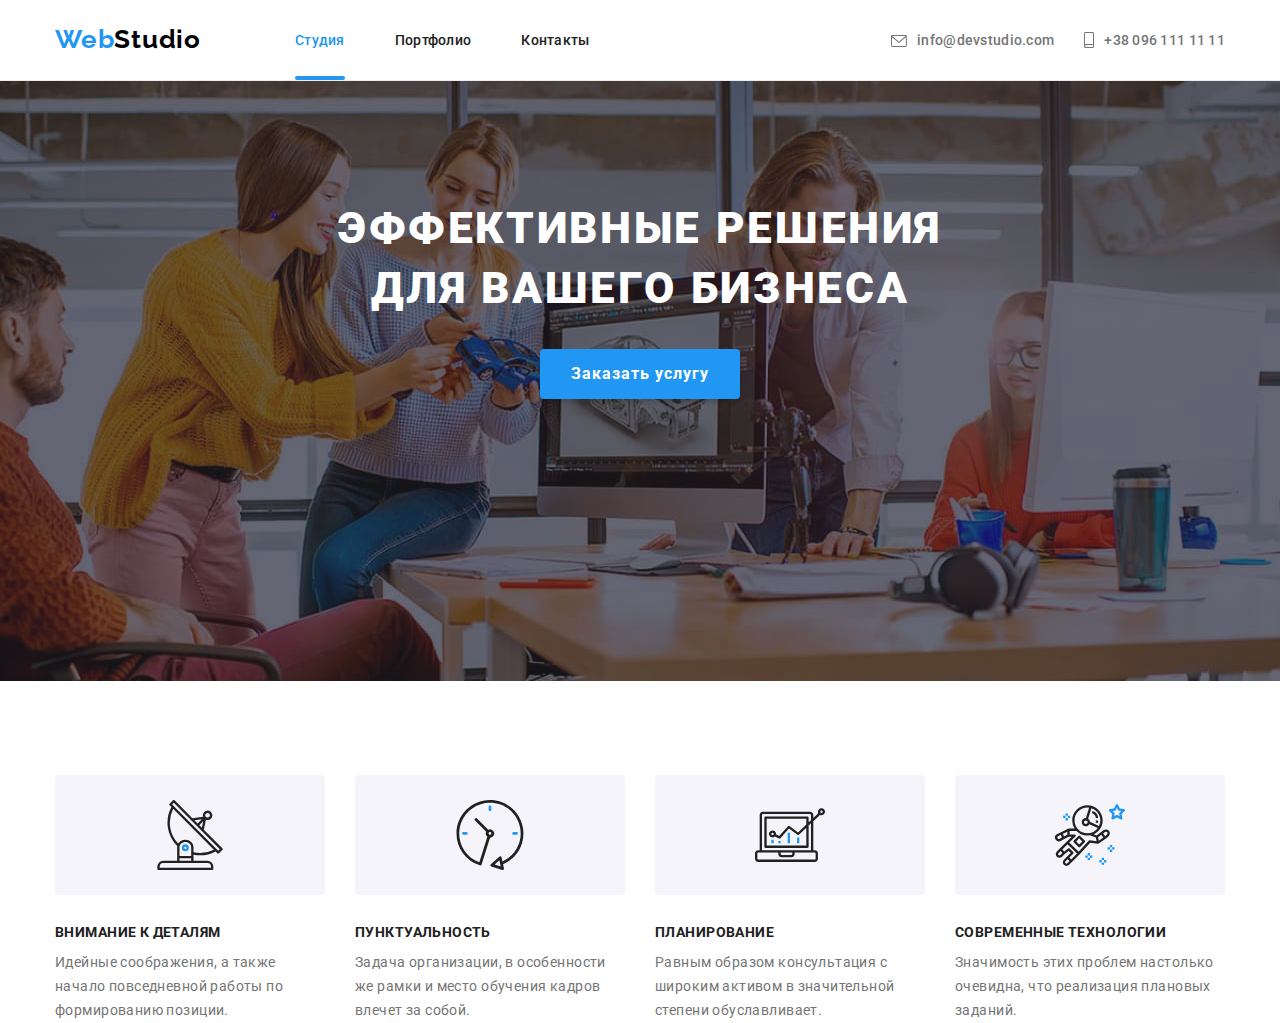
==== commit 47a874c2: "fixed some media queries for modal and backdrop, added media queries for feature" ====
--- a/index.html
+++ b/index.html
@@ -162,7 +162,7 @@
 				</div>
 			</section>
 
-			<!-- <section class="feature section">
+			<section class="feature section">
 				<div class="container">
 					<h2 class="section-title visually-hidden">Особенности</h2>
 					<ul class="feature__list list">
@@ -215,7 +215,7 @@
 						</li>
 					</ul>
 				</div>
-			</section> -->
+			</section>
 
 			<!-- <section class="activity section">
 				<div class="container">
--- a/css/main.min.css
+++ b/css/main.min.css
@@ -1 +1 @@
-:root{--primary-font-family: "Roboto", sans-serif;--main-logo-font-family: "Raleway", sans-serif;--primary-text-color: #212121;--secondary-text-color: #757575;--opacity-text-color: rgba(255, 255, 255, 0.6);--placeholder-text-color: rgba(117, 117, 117, 0.5);--accent-color: #2196F3;--btn-color-hover: #188CE8;--primary-white-color: #ffffff;--primary-bg-color: #2F303A;--secondary-bg-color: #F5F4FA;--activity-bg-color: rgba(47, 48, 58, 0.8);--fallback-bg-color: #C4C4C4;--backdrop-bg-color: rgba(0, 0, 0, 0.2);--logo-black-color: #000000;--primary-border-color: #EEEEEE;--secondary-border-color: #ECECEC;--primary-icon-color: #AFB1B8;--bg-icon-color: rgba(255, 255, 255, 0.1);--overlay-card-color: rgba(33, 150, 243, 0.9);--project-card-gap: 30px;--duration: 250ms;--timing-function: cubic-bezier(0.4, 0, 0.2, 1)}.social-list__link,.contact-form__checkbox-label,.modal__close-btn,.footer-list__link,.client-list__link,.activity-list__title,.feature__icon-box{display:-webkit-box;display:-ms-flexbox;display:flex;-webkit-box-pack:center;-ms-flex-pack:center;justify-content:center;-webkit-box-align:center;-ms-flex-align:center;align-items:center}.contact-form__submit-btn,.hero__title,.hero{margin-left:auto;margin-right:auto}/*! modern-normalize v1.1.0 | MIT License | https://github.com/sindresorhus/modern-normalize */*,::before,::after{-webkit-box-sizing:border-box;box-sizing:border-box}html{line-height:1.15;-webkit-text-size-adjust:100%;-moz-tab-size:4;-o-tab-size:4;tab-size:4}body{margin:0;font-family:system-ui,-apple-system,"Segoe UI",Roboto,Helvetica,Arial,sans-serif,"Apple Color Emoji","Segoe UI Emoji"}hr{height:0;color:inherit}abbr[title]{-webkit-text-decoration:underline dotted;text-decoration:underline dotted}b,strong{font-weight:bolder}code,kbd,samp,pre{font-family:ui-monospace,SFMono-Regular,Consolas,"Liberation Mono",Menlo,monospace;font-size:1em}small{font-size:80%}sub,sup{font-size:75%;line-height:0;position:relative;vertical-align:baseline}sub{bottom:-0.25em}sup{top:-0.5em}table{text-indent:0;border-color:inherit}button,input,optgroup,select,textarea{font-family:inherit;font-size:100%;line-height:1.15;margin:0}button,select{text-transform:none}button,[type=button],[type=reset],[type=submit]{-webkit-appearance:button}::-moz-focus-inner{border-style:none;padding:0}:-moz-focusring{outline:1px dotted ButtonText}:-moz-ui-invalid{box-shadow:none}legend{padding:0}progress{vertical-align:baseline}::-webkit-inner-spin-button,::-webkit-outer-spin-button{height:auto}[type=search]{-webkit-appearance:textfield;outline-offset:-2px}::-webkit-search-decoration{-webkit-appearance:none}::-webkit-file-upload-button{-webkit-appearance:button;font:inherit}summary{display:list-item}.visually-hidden{position:absolute;width:1px;height:1px;margin:-1px;border:0;padding:0;white-space:nowrap;-webkit-clip-path:inset(100%);clip-path:inset(100%);clip:rect(0 0 0 0);overflow:hidden}h1,h2,h3,h4,h5,h6,p{margin-top:0;margin-bottom:0}ul,ol{margin-top:0;margin-bottom:0;padding-left:0}img{display:block;max-width:100%;height:auto}.list{list-style:none}.link{text-decoration:none}.container{padding-left:15px;padding-right:15px}@media screen and (min-width: 480px){.container{width:480px;margin-left:auto;margin-right:auto}}@media screen and (min-width: 768px){.container{width:768px}}@media screen and (min-width: 1200px){.container{width:1200px}}body{font-family:var(--primary-font-family);color:var(--primary-text-color);background-color:var(--primary-white-color)}.section{padding-top:60px;padding-bottom:60px}@media screen and (min-width: 1200px){.section{padding-top:94px;padding-bottom:94px}}.header{background-color:var(--primary-white-color);border-bottom:1px solid var(--secondary-border-color)}.header__container{display:-webkit-box;display:-ms-flexbox;display:flex;-webkit-box-pack:justify;-ms-flex-pack:justify;justify-content:space-between;-webkit-box-align:center;-ms-flex-align:center;align-items:center}@media screen and (max-width: 767px){.menu-nav__list,.menu-contact{display:none}.mobile-menu{position:absolute;top:0;left:0;width:100%;height:100vh;overflow:auto;background-color:var(--primary-white-color);z-index:1;opacity:0;visibility:hidden;pointer-events:none;-webkit-transition:opacity var(--duration) var(--timing-function),visibility var(--duration) var(--timing-function);transition:opacity var(--duration) var(--timing-function),visibility var(--duration) var(--timing-function)}.mobile-menu.is-open{opacity:1;visibility:visible;pointer-events:auto}.mobile-menu__container{position:relative;display:-webkit-box;display:-ms-flexbox;display:flex;-webkit-box-orient:vertical;-webkit-box-direction:normal;-ms-flex-direction:column;flex-direction:column;-webkit-box-pack:justify;-ms-flex-pack:justify;justify-content:space-between;height:100%;padding:48px 40px}.mobile-menu-btn{background-color:rgba(0,0,0,0);border:none;padding:0;line-height:0}.mobile-menu-btn__icon:hover,.mobile-menu-btn__icon:focus{fill:var(--accent-color)}.mobile-menu-btn__close{position:absolute;top:10px;right:15px}.mobile-menu__nav-item:not(:first-child){margin-top:32px}.mobile-menu__nav-link{font-weight:500;font-size:40px;line-height:1.18;letter-spacing:.02em;color:var(--primary-text-color);-webkit-transition:color var(--duration) var(--timing-function);transition:color var(--duration) var(--timing-function)}.mobile-menu__nav-link.current,.mobile-menu__nav-link:hover,.mobile-menu__nav-link:focus{color:var(--accent-color)}.mobile-menu__contact-item:first-child{margin-top:72px}.mobile-menu__contact-item:not(:first-child){margin-top:32px}.mobile-menu__contact-link{font-weight:500;font-size:24px;line-height:1.17;letter-spacing:.02em;color:var(--secondary-text-color)}.mobile-menu__contact-link--accent{font-weight:500;font-size:34px;line-height:1.18;letter-spacing:.02em;color:var(--accent-color)}.mobile-menu__social-media-list{display:-webkit-box;display:-ms-flexbox;display:flex;margin-top:64px}.mobile-menu__social-media-link{font-weight:500;font-size:18px;line-height:1.22;letter-spacing:.02em;color:var(--accent-color)}.mobile-menu__social-media-item:not(:last-child){margin-right:10px;padding-right:10px;border-right:1px solid rgba(33,33,33,.2)}}@media screen and (max-width: 440px){.mobile-menu__contact-link--accent{font-weight:500;font-size:26px;line-height:1.23;letter-spacing:.02em}.mobile-menu__social-media-list{-ms-flex-wrap:wrap;flex-wrap:wrap}.mobile-menu__social-media-item{margin-top:10px}}@media screen and (min-width: 768px){.mobile-menu-btn,.mobile-menu{display:none}.menu-nav{display:-webkit-box;display:-ms-flexbox;display:flex;-webkit-box-align:center;-ms-flex-align:center;align-items:center}.menu-nav__list{display:-webkit-box;display:-ms-flexbox;display:flex;-webkit-box-pack:justify;-ms-flex-pack:justify;justify-content:space-between}.menu-nav__item:not(:first-child){margin-left:50px}.menu-nav__link{position:relative;padding-top:32px;padding-bottom:32px;font-weight:500;font-size:14px;line-height:1.14;letter-spacing:.02em;color:var(--primary-text-color);-webkit-transition:color var(--duration) var(--timing-function);transition:color var(--duration) var(--timing-function)}.menu-nav__link.current,.menu-nav__link:hover,.menu-nav__link:focus{color:var(--accent-color)}.menu-nav__link::after{content:"";position:absolute;bottom:0;display:block;width:100%;height:4px;background-color:var(--accent-color);border-radius:2px;-webkit-transform:scaleX(0);transform:scaleX(0);-webkit-transition:-webkit-transform var(--duration) var(--timing-function);transition:-webkit-transform var(--duration) var(--timing-function);transition:transform var(--duration) var(--timing-function);transition:transform var(--duration) var(--timing-function), -webkit-transform var(--duration) var(--timing-function)}.menu-nav__link.current:after,.menu-nav__link:hover::after,.menu-nav__link:focus::after{-webkit-transform:scaleX(1);transform:scaleX(1)}.menu-contact__item:not(:first-child){margin-top:10px}.menu-contact__link{position:relative;-webkit-box-align:center;-ms-flex-align:center;align-items:center;font-weight:500;font-size:12px;line-height:1.17;letter-spacing:.02em;color:var(--secondary-text-color);-webkit-transition:color var(--duration) var(--timing-function);transition:color var(--duration) var(--timing-function)}.menu-contact__link:hover,.menu-contact__link:focus{color:var(--accent-color)}.menu-contact__icon{fill:currentColor;position:absolute}.menu-contact__icon-envelope{top:3px;left:-22px}.menu-contact__icon-phone{top:-1px;left:-22px}}@media screen and (min-width: 1200px){.menu-contact{display:-webkit-box;display:-ms-flexbox;display:flex}.menu-contact__item:not(:first-child){margin-top:0;margin-left:50px}.menu-contact__link{font-weight:500;font-size:14px;line-height:1.14;letter-spacing:.02em}.menu-contact__icon-envelope{left:-26px;width:16px;height:12px}.menu-contact__icon-phone{top:0;left:-20px;width:10px;height:16px}}.hero{max-width:480px;min-height:400px;padding-top:118px;padding-bottom:118px;text-align:center;background-size:cover;background-repeat:no-repeat;background-position:center;background-color:var(--fallback-bg-color)}.hero__title{max-width:360px;font-weight:900;font-size:26px;line-height:1.62;letter-spacing:.06em;color:var(--primary-white-color);text-transform:uppercase}.hero__btn{min-width:200px;padding:10px 26px;margin-top:30px;font-weight:700;font-size:16px;line-height:1.88;letter-spacing:.06em;color:var(--primary-white-color);background-color:var(--accent-color);border:none;border-radius:4px;-webkit-box-shadow:0px 4px 4px rgba(0,0,0,.15);box-shadow:0px 4px 4px rgba(0,0,0,.15);-webkit-transition:background-color var(--duration) var(--timing-function);transition:background-color var(--duration) var(--timing-function)}.hero__btn:hover,.hero__btn:focus{background-color:var(--btn-color-hover)}@media screen and (max-width: 767px){.hero{background-image:-webkit-gradient(linear, left top, right top, from(rgba(47, 48, 58, 0.4)), to(rgba(47, 48, 58, 0.4))),url("../images/bg-hero-480.jpg");background-image:linear-gradient(to right, rgba(47, 48, 58, 0.4), rgba(47, 48, 58, 0.4)),url("../images/bg-hero-480.jpg")}}@media screen and (max-width: 767px)and (min-device-pixel-ratio: 2),screen and (max-width: 767px)and (-webkit-min-device-pixel-ratio: 2),screen and (max-width: 767px)and (min-resolution: 192dpi),screen and (max-width: 767px)and (min-resolution: 2dppx){.hero{background-image:-webkit-gradient(linear, left top, right top, from(rgba(47, 48, 58, 0.4)), to(rgba(47, 48, 58, 0.4))),url("../images/bg-hero-480@2x.jpg");background-image:linear-gradient(to right, rgba(47, 48, 58, 0.4), rgba(47, 48, 58, 0.4)),url("../images/bg-hero-480@2x.jpg")}}@media screen and (max-width: 767px)and (min-device-pixel-ratio: 3),screen and (max-width: 767px)and (-webkit-min-device-pixel-ratio: 3),screen and (max-width: 767px)and (min-resolution: 288dpi),screen and (max-width: 767px)and (min-resolution: 3dppx){.hero{background-image:-webkit-gradient(linear, left top, right top, from(rgba(47, 48, 58, 0.4)), to(rgba(47, 48, 58, 0.4))),url("../images/bg-hero-480@3x.jpg");background-image:linear-gradient(to right, rgba(47, 48, 58, 0.4), rgba(47, 48, 58, 0.4)),url("../images/bg-hero-480@3x.jpg")}}@media screen and (min-width: 768px)and (max-width: 1200px){.hero{max-width:768px;background-image:-webkit-gradient(linear, left top, right top, from(rgba(47, 48, 58, 0.4)), to(rgba(47, 48, 58, 0.4))),url("../images/bg-hero-768.jpg");background-image:linear-gradient(to right, rgba(47, 48, 58, 0.4), rgba(47, 48, 58, 0.4)),url("../images/bg-hero-768.jpg")}}@media screen and (min-width: 768px)and (max-width: 1200px)and (min-device-pixel-ratio: 2),screen and (min-width: 768px)and (max-width: 1200px)and (-webkit-min-device-pixel-ratio: 2),screen and (min-width: 768px)and (max-width: 1200px)and (min-resolution: 192dpi),screen and (min-width: 768px)and (max-width: 1200px)and (min-resolution: 2dppx){.hero{background-image:-webkit-gradient(linear, left top, right top, from(rgba(47, 48, 58, 0.4)), to(rgba(47, 48, 58, 0.4))),url("../images/bg-hero-768@2x.jpg");background-image:linear-gradient(to right, rgba(47, 48, 58, 0.4), rgba(47, 48, 58, 0.4)),url("../images/bg-hero-768@2x.jpg")}}@media screen and (min-width: 768px)and (max-width: 1200px)and (min-device-pixel-ratio: 3),screen and (min-width: 768px)and (max-width: 1200px)and (-webkit-min-device-pixel-ratio: 3),screen and (min-width: 768px)and (max-width: 1200px)and (min-resolution: 288dpi),screen and (min-width: 768px)and (max-width: 1200px)and (min-resolution: 3dppx){.hero{background-image:-webkit-gradient(linear, left top, right top, from(rgba(47, 48, 58, 0.4)), to(rgba(47, 48, 58, 0.4))),url("../images/bg-hero-768@3x.jpg");background-image:linear-gradient(to right, rgba(47, 48, 58, 0.4), rgba(47, 48, 58, 0.4)),url("../images/bg-hero-768@3x.jpg")}}@media screen and (min-width: 1200px){.hero{max-width:1600px;min-height:600px;background-image:-webkit-gradient(linear, left top, right top, from(rgba(47, 48, 58, 0.4)), to(rgba(47, 48, 58, 0.4))),url("../images/bg-hero-1200.jpg");background-image:linear-gradient(to right, rgba(47, 48, 58, 0.4), rgba(47, 48, 58, 0.4)),url("../images/bg-hero-1200.jpg")}.hero__title{max-width:696px;font-weight:900;font-size:44px;line-height:1.36;letter-spacing:.06em}}@media screen and (min-width: 1200px)and (min-device-pixel-ratio: 2),screen and (min-width: 1200px)and (-webkit-min-device-pixel-ratio: 2),screen and (min-width: 1200px)and (min-resolution: 192dpi),screen and (min-width: 1200px)and (min-resolution: 2dppx){.hero{background-image:-webkit-gradient(linear, left top, right top, from(rgba(47, 48, 58, 0.4)), to(rgba(47, 48, 58, 0.4))),url("../images/bg-hero-1200@2x.jpg");background-image:linear-gradient(to right, rgba(47, 48, 58, 0.4), rgba(47, 48, 58, 0.4)),url("../images/bg-hero-1200@2x.jpg")}}@media screen and (min-width: 1200px)and (min-device-pixel-ratio: 3),screen and (min-width: 1200px)and (-webkit-min-device-pixel-ratio: 3),screen and (min-width: 1200px)and (min-resolution: 288dpi),screen and (min-width: 1200px)and (min-resolution: 3dppx){.hero{background-image:-webkit-gradient(linear, left top, right top, from(rgba(47, 48, 58, 0.4)), to(rgba(47, 48, 58, 0.4))),url("../images/bg-hero-1200@3x.jpg");background-image:linear-gradient(to right, rgba(47, 48, 58, 0.4), rgba(47, 48, 58, 0.4)),url("../images/bg-hero-1200@3x.jpg")}}.feature{padding-bottom:0}.feature__list{display:-webkit-box;display:-ms-flexbox;display:flex;-webkit-box-pack:justify;-ms-flex-pack:justify;justify-content:space-between}.feature__list-item{-ms-flex-preferred-size:calc((100% - 90px)/4);flex-basis:calc((100% - 90px)/4)}.feature__title{margin-top:30px;font-weight:700;font-size:14px;line-height:1.14;letter-spacing:.03em;text-transform:uppercase}.feature__description{margin-top:10px;font-weight:400;font-size:14px;line-height:1.71;letter-spacing:.03em;color:var(--secondary-text-color)}.feature__icon-box{height:120px;background-color:var(--secondary-bg-color);border-radius:4px}.activity-list{display:-webkit-box;display:-ms-flexbox;display:flex;-webkit-box-pack:justify;-ms-flex-pack:justify;justify-content:space-between;margin-top:50px}.activity-list__item{position:relative}.activity-list__title{position:absolute;bottom:0;width:100%;height:70px;font-weight:700;font-size:14px;line-height:1.14;letter-spacing:.03em;text-transform:uppercase;color:var(--primary-white-color);background-color:var(--activity-bg-color);pointer-events:none}.staff{background-color:var(--secondary-bg-color)}.staff-list{display:-webkit-box;display:-ms-flexbox;display:flex;-ms-flex-wrap:wrap;flex-wrap:wrap;margin-left:-30px;margin-top:50px}.staff-list__item{margin-left:30px;background-color:var(--primary-white-color);-webkit-box-shadow:0px 1px 3px rgba(0,0,0,.12),0px 1px 1px rgba(0,0,0,.14),0px 2px 1px rgba(0,0,0,.2);box-shadow:0px 1px 3px rgba(0,0,0,.12),0px 1px 1px rgba(0,0,0,.14),0px 2px 1px rgba(0,0,0,.2);border-radius:0px 0px 4px 4px}.staff-list__name{margin-top:30px;font-weight:500;font-size:16px;line-height:1.19;letter-spacing:.03em;text-transform:capitalize;text-align:center}.staff-list__position{margin-top:10px;font-weight:400;font-size:16px;line-height:1.19;letter-spacing:.03em;text-transform:capitalize;text-align:center;color:var(--secondary-text-color)}.client-list{display:-webkit-box;display:-ms-flexbox;display:flex;-webkit-box-pack:center;-ms-flex-pack:center;justify-content:center;margin-top:50px}.client-list__item{width:170px;height:92px}.client-list__item:not(:first-child){margin-left:30px}.client-list__link{width:100%;height:100%;color:var(--primary-icon-color);background-color:var(--primary-white-color);border:1px solid var(--primary-icon-color);border-radius:4px;-webkit-transition:border-color var(--duration) var(--timing-function),color var(--duration) var(--timing-function);transition:border-color var(--duration) var(--timing-function),color var(--duration) var(--timing-function)}.client-list__link:hover,.client-list__link:focus{color:var(--accent-color);border-color:var(--accent-color)}.client-list__icon{fill:currentColor}.client-list__link:hover .client-list__icon,.client-list__link:focus .client-list__icon{fill:currentColor}.footer{padding-top:60px;padding-bottom:60px;background-color:var(--primary-bg-color)}.footer .logo{color:var(--primary-white-color);margin-right:0;padding:0}.footer-container{display:-webkit-box;display:-ms-flexbox;display:flex;-webkit-box-align:baseline;-ms-flex-align:baseline;align-items:baseline}.footer-social-wrapper{margin-left:70px}.footer-form{margin-left:92px}.footer-form__wrapper{display:-webkit-box;display:-ms-flexbox;display:flex;margin-top:20px}.footer-form__input{width:358px;height:50px;padding:15px 16px;color:var(--primary-white-color);border:1px solid rgba(255,255,255,.3);border-radius:4px;-webkit-filter:drop-shadow(0px 4px 4px rgba(0, 0, 0, 0.15));filter:drop-shadow(0px 4px 4px rgba(0, 0, 0, 0.15));background-color:rgba(0,0,0,0)}.footer-form__input::-webkit-input-placeholder{line-height:1.25;letter-spacing:.03em;color:var(--opacity-text-color)}.footer-form__input::-moz-placeholder{line-height:1.25;letter-spacing:.03em;color:var(--opacity-text-color)}.footer-form__input:-ms-input-placeholder{line-height:1.25;letter-spacing:.03em;color:var(--opacity-text-color)}.footer-form__input::-ms-input-placeholder{line-height:1.25;letter-spacing:.03em;color:var(--opacity-text-color)}.footer-form__input::placeholder{line-height:1.25;letter-spacing:.03em;color:var(--opacity-text-color)}.footer-form__btn{min-width:200px;margin-left:12px;padding:10px 28px;font-weight:700;font-size:16px;line-height:1.88;letter-spacing:.06em;color:var(--primary-white-color);border:none;border-radius:4px;-webkit-box-shadow:0px 4px 4px rgba(0,0,0,.15);box-shadow:0px 4px 4px rgba(0,0,0,.15);background-color:var(--accent-color)}.footer-form__btn-text{display:-webkit-inline-box;display:-ms-inline-flexbox;display:inline-flex;-webkit-box-align:center;-ms-flex-align:center;align-items:center}.footer-form__btn-text::after{content:"";width:24px;height:24px;margin-left:10px;background-image:url(../images/icons/mailing-icon.svg)}.footer-call{font-weight:700;font-size:14px;line-height:1.14;letter-spacing:.03em;text-transform:uppercase;color:var(--primary-white-color)}.footer-list{display:-webkit-box;display:-ms-flexbox;display:flex}.footer-list__item{width:44px;height:44px;margin-top:20px}.footer-list__item:not(:first-child){margin-left:10px}.footer-list__link{width:100%;height:100%;fill:var(--primary-white-color);background-color:var(--bg-icon-color);border-radius:50%;-webkit-transition:background-color var(--duration) var(--timing-function);transition:background-color var(--duration) var(--timing-function)}.footer-list__link:hover,.footer-list__link:focus{background-color:var(--accent-color)}.logo{display:inline-block;padding-top:16px;padding-bottom:16px;font-family:var(--main-logo-font-family);font-weight:700;font-size:.1px;line-height:1;letter-spacing:0;color:var(--logo-black-color)}.logo__font-size{font-weight:inherit;font-size:26px;line-height:1.15;letter-spacing:.03em}.logo__accent-color{color:var(--accent-color)}@media screen and (min-width: 768px){.logo{padding-top:26px;padding-bottom:26px;margin-right:88px}}@media screen and (min-width: 1200px){.logo{padding-top:25px;padding-bottom:25px;margin-right:94px}}.section-title{font-weight:700;font-size:36px;line-height:1.17;letter-spacing:.03em;text-align:center}.backdrop{position:fixed;top:0;left:0;width:100vw;height:100vh;overflow-y:scroll;background-color:var(--backdrop-bg-color);-webkit-transform:scale(1) rotate(360deg);transform:scale(1) rotate(360deg);-webkit-transition:visibility var(--duration) var(--timing-function),-webkit-transform var(--duration) var(--timing-function);transition:visibility var(--duration) var(--timing-function),-webkit-transform var(--duration) var(--timing-function);transition:transform var(--duration) var(--timing-function),visibility var(--duration) var(--timing-function);transition:transform var(--duration) var(--timing-function),visibility var(--duration) var(--timing-function),-webkit-transform var(--duration) var(--timing-function)}.backdrop.is-hidden{-webkit-transform:scale(0) rotate(0deg);transform:scale(0) rotate(0deg);visibility:hidden;pointer-events:none}.modal{position:absolute;top:50%;left:50%;-webkit-transform:translate(-50%, -50%);transform:translate(-50%, -50%);width:450px;height:610px;padding:40px;background-color:var(--primary-white-color);-webkit-box-shadow:0px 1px 3px rgba(0,0,0,.12),0px 1px 1px rgba(0,0,0,.14),0px 2px 1px rgba(0,0,0,.2);box-shadow:0px 1px 3px rgba(0,0,0,.12),0px 1px 1px rgba(0,0,0,.14),0px 2px 1px rgba(0,0,0,.2);border-radius:4px}.modal__close-btn{position:absolute;top:8px;right:8px;width:30px;height:30px;padding:0;border:1px solid rgba(0,0,0,.1);border-radius:50%;background-color:rgba(0,0,0,0);cursor:pointer}.modal__close-icon{-webkit-transition:fill var(--duration) var(--timing-function);transition:fill var(--duration) var(--timing-function)}.modal__close-btn:hover .modal__close-icon,.modal__close-btn:focus .modal__close-icon{fill:var(--accent-color)}@media screen and (max-width: 479px){.modal{width:90%;height:auto}}.contact-form-call{display:block;text-align:center;font-weight:700;font-size:20px;line-height:1.5;letter-spacing:.03em}.contact-form{margin-top:12px}.contact-form__list{line-height:.01}.contact-form__list-item:not(:first-child){margin-top:10px}.contact-form__label-text{font-weight:inherit;font-size:12px;line-height:1.17;letter-spacing:.01em;color:var(--secondary-text-color)}.contact-form__input-wrapper{position:relative;display:block;margin-top:4px;color:var(--accent-color)}.contact-form__input,.contact-form__message{width:100%;border:1px solid rgba(33,33,33,.2);border-radius:4px;-webkit-transition:border-color var(--duration) var(--timing-function);transition:border-color var(--duration) var(--timing-function)}.contact-form__input{height:40px;padding-left:42px}.contact-form__message{resize:none;height:120px;margin-top:4px;padding:12px 16px}.contact-form__message::-webkit-input-placeholder{font-weight:inherit;font-size:12px;line-height:1.17;letter-spacing:.01em;color:var(--placeholder-text-color)}.contact-form__message::-moz-placeholder{font-weight:inherit;font-size:12px;line-height:1.17;letter-spacing:.01em;color:var(--placeholder-text-color)}.contact-form__message:-ms-input-placeholder{font-weight:inherit;font-size:12px;line-height:1.17;letter-spacing:.01em;color:var(--placeholder-text-color)}.contact-form__message::-ms-input-placeholder{font-weight:inherit;font-size:12px;line-height:1.17;letter-spacing:.01em;color:var(--placeholder-text-color)}.contact-form__message::placeholder{font-weight:inherit;font-size:12px;line-height:1.17;letter-spacing:.01em;color:var(--placeholder-text-color)}.contact-form__input:focus,.contact-form__message:focus{outline:none;border-color:var(--accent-color)}.contact-form__input-icon{position:absolute;top:50%;left:12px;-webkit-transform:translateY(-50%);transform:translateY(-50%);-webkit-transition:fill var(--duration) var(--timing-function);transition:fill var(--duration) var(--timing-function)}.contact-form__input:focus+.contact-form__input-icon{fill:var(--accent-color)}.contact-form__text-agreement{color:var(--accent-color)}.contact-form__checkbox-wrapper{margin-top:20px}.contact-form__checkbox-label{cursor:pointer}.contact-form__checkbox-label::before{content:"";width:16px;height:15px;border-radius:2px;background-image:url(../images/icons/checkbox-off-icon.svg);background-repeat:no-repeat}.contact-form__checkbox-label>.contact-form__label-text{margin-left:7px;font-weight:inherit;font-size:12px;line-height:1.17;letter-spacing:.03em}.contact-form__checkbox-input:checked+.contact-form__checkbox-label::before{background-color:var(--accent-color);background-image:url(../images/icons/checkbox-on-icon.svg)}.contact-form__checkbox-input:focus+.contact-form__checkbox-label::before{outline:2px solid var(--accent-color);outline-offset:2px}.contact-form__submit-btn{display:block;min-width:200px;padding:10px 26px;margin-top:30px;font-weight:700;font-size:16px;line-height:1.88;letter-spacing:.06em;color:var(--primary-white-color);background-color:var(--accent-color);border:none;border-radius:4px;-webkit-box-shadow:0px 4px 4px rgba(0,0,0,.15);box-shadow:0px 4px 4px rgba(0,0,0,.15);-webkit-transition:background-color var(--duration) var(--timing-function);transition:background-color var(--duration) var(--timing-function)}.contact-form__submit-btn:hover,.contact-form__submit-btn:focus{background-color:var(--btn-color-hover)}@media screen and (max-width: 479px){.contact-form__label-text{width:90%}}.button{font-family:inherit;cursor:pointer}.social-list{display:-webkit-box;display:-ms-flexbox;display:flex;-webkit-box-pack:center;-ms-flex-pack:center;justify-content:center;margin-top:16px;margin-bottom:30px}.social-list__item{width:44px;height:44px}.social-list__item:not(:first-child){margin-left:10px}.social-list__link{width:100%;height:100%;fill:var(--primary-icon-color);background-color:var(--primary-white-color);border-radius:50%;-webkit-transition:background-color var(--duration) var(--timing-function);transition:background-color var(--duration) var(--timing-function)}.social-list__link:hover,.social-list__link:focus{background-color:var(--accent-color)}.social-list__icon{-webkit-transition:fill var(--duration) var(--timing-function);transition:fill var(--duration) var(--timing-function)}.social-list__link:hover .social-list__icon,.social-list__link:focus .social-list__icon{fill:var(--primary-white-color)}.contact-list{margin-top:20px;padding-right:22px}.contact-list__item:not(:first-child){margin-top:9px}.contact-list__link{font-weight:400;font-size:14px;line-height:1.71;letter-spacing:.03em;font-style:normal;color:var(--opacity-text-color);-webkit-transition:color var(--duration) var(--timing-function);transition:color var(--duration) var(--timing-function)}.contact-list__link:hover,.contact-list__link:focus{color:var(--accent-color)}.contact-list__link-opacity{color:var(--primary-white-color)}/*# sourceMappingURL=main.min.css.map */+:root{--primary-font-family: "Roboto", sans-serif;--main-logo-font-family: "Raleway", sans-serif;--primary-text-color: #212121;--secondary-text-color: #757575;--opacity-text-color: rgba(255, 255, 255, 0.6);--placeholder-text-color: rgba(117, 117, 117, 0.5);--accent-color: #2196F3;--btn-color-hover: #188CE8;--primary-white-color: #ffffff;--primary-bg-color: #2F303A;--secondary-bg-color: #F5F4FA;--activity-bg-color: rgba(47, 48, 58, 0.8);--fallback-bg-color: #C4C4C4;--backdrop-bg-color: rgba(0, 0, 0, 0.2);--logo-black-color: #000000;--primary-border-color: #EEEEEE;--secondary-border-color: #ECECEC;--primary-icon-color: #AFB1B8;--bg-icon-color: rgba(255, 255, 255, 0.1);--overlay-card-color: rgba(33, 150, 243, 0.9);--project-card-gap: 30px;--duration: 250ms;--timing-function: cubic-bezier(0.4, 0, 0.2, 1)}.social-list__link,.contact-form__checkbox-label,.modal__close-btn,.footer-list__link,.client-list__link,.activity-list__title,.feature__icon-box{display:-webkit-box;display:-ms-flexbox;display:flex;-webkit-box-pack:center;-ms-flex-pack:center;justify-content:center;-webkit-box-align:center;-ms-flex-align:center;align-items:center}.contact-form__submit-btn,.hero__title,.hero{margin-left:auto;margin-right:auto}/*! modern-normalize v1.1.0 | MIT License | https://github.com/sindresorhus/modern-normalize */*,::before,::after{-webkit-box-sizing:border-box;box-sizing:border-box}html{line-height:1.15;-webkit-text-size-adjust:100%;-moz-tab-size:4;-o-tab-size:4;tab-size:4}body{margin:0;font-family:system-ui,-apple-system,"Segoe UI",Roboto,Helvetica,Arial,sans-serif,"Apple Color Emoji","Segoe UI Emoji"}hr{height:0;color:inherit}abbr[title]{-webkit-text-decoration:underline dotted;text-decoration:underline dotted}b,strong{font-weight:bolder}code,kbd,samp,pre{font-family:ui-monospace,SFMono-Regular,Consolas,"Liberation Mono",Menlo,monospace;font-size:1em}small{font-size:80%}sub,sup{font-size:75%;line-height:0;position:relative;vertical-align:baseline}sub{bottom:-0.25em}sup{top:-0.5em}table{text-indent:0;border-color:inherit}button,input,optgroup,select,textarea{font-family:inherit;font-size:100%;line-height:1.15;margin:0}button,select{text-transform:none}button,[type=button],[type=reset],[type=submit]{-webkit-appearance:button}::-moz-focus-inner{border-style:none;padding:0}:-moz-focusring{outline:1px dotted ButtonText}:-moz-ui-invalid{box-shadow:none}legend{padding:0}progress{vertical-align:baseline}::-webkit-inner-spin-button,::-webkit-outer-spin-button{height:auto}[type=search]{-webkit-appearance:textfield;outline-offset:-2px}::-webkit-search-decoration{-webkit-appearance:none}::-webkit-file-upload-button{-webkit-appearance:button;font:inherit}summary{display:list-item}.visually-hidden{position:absolute;width:1px;height:1px;margin:-1px;border:0;padding:0;white-space:nowrap;-webkit-clip-path:inset(100%);clip-path:inset(100%);clip:rect(0 0 0 0);overflow:hidden}h1,h2,h3,h4,h5,h6,p{margin-top:0;margin-bottom:0}ul,ol{margin-top:0;margin-bottom:0;padding-left:0}img{display:block;max-width:100%;height:auto}.list{list-style:none}.link{text-decoration:none}.container{padding-left:15px;padding-right:15px}@media screen and (min-width: 480px){.container{width:480px;margin-left:auto;margin-right:auto}}@media screen and (min-width: 768px){.container{width:768px}}@media screen and (min-width: 1200px){.container{width:1200px}}body{font-family:var(--primary-font-family);color:var(--primary-text-color);background-color:var(--primary-white-color)}.section{padding-top:60px;padding-bottom:60px}@media screen and (min-width: 1200px){.section{padding-top:94px;padding-bottom:94px}}.header{background-color:var(--primary-white-color);border-bottom:1px solid var(--secondary-border-color)}.header__container{display:-webkit-box;display:-ms-flexbox;display:flex;-webkit-box-pack:justify;-ms-flex-pack:justify;justify-content:space-between;-webkit-box-align:center;-ms-flex-align:center;align-items:center}@media screen and (max-width: 767px){.menu-nav__list,.menu-contact{display:none}.mobile-menu{position:absolute;top:0;left:0;width:100%;height:100vh;overflow:auto;background-color:var(--primary-white-color);z-index:1;opacity:0;visibility:hidden;pointer-events:none;-webkit-transition:opacity var(--duration) var(--timing-function),visibility var(--duration) var(--timing-function);transition:opacity var(--duration) var(--timing-function),visibility var(--duration) var(--timing-function)}.mobile-menu.is-open{opacity:1;visibility:visible;pointer-events:auto}.mobile-menu__container{position:relative;display:-webkit-box;display:-ms-flexbox;display:flex;-webkit-box-orient:vertical;-webkit-box-direction:normal;-ms-flex-direction:column;flex-direction:column;-webkit-box-pack:justify;-ms-flex-pack:justify;justify-content:space-between;height:100%;padding:48px 40px}.mobile-menu-btn{background-color:rgba(0,0,0,0);border:none;padding:0;line-height:0}.mobile-menu-btn__icon:hover,.mobile-menu-btn__icon:focus{fill:var(--accent-color)}.mobile-menu-btn__close{position:absolute;top:10px;right:15px}.mobile-menu__nav-item:not(:first-child){margin-top:32px}.mobile-menu__nav-link{font-weight:500;font-size:40px;line-height:1.18;letter-spacing:.02em;color:var(--primary-text-color);-webkit-transition:color var(--duration) var(--timing-function);transition:color var(--duration) var(--timing-function)}.mobile-menu__nav-link.current,.mobile-menu__nav-link:hover,.mobile-menu__nav-link:focus{color:var(--accent-color)}.mobile-menu__contact-item:first-child{margin-top:72px}.mobile-menu__contact-item:not(:first-child){margin-top:32px}.mobile-menu__contact-link{font-weight:500;font-size:24px;line-height:1.17;letter-spacing:.02em;color:var(--secondary-text-color)}.mobile-menu__contact-link--accent{font-weight:500;font-size:34px;line-height:1.18;letter-spacing:.02em;color:var(--accent-color)}.mobile-menu__social-media-list{display:-webkit-box;display:-ms-flexbox;display:flex;margin-top:64px}.mobile-menu__social-media-link{font-weight:500;font-size:18px;line-height:1.22;letter-spacing:.02em;color:var(--accent-color)}.mobile-menu__social-media-item:not(:last-child){margin-right:10px;padding-right:10px;border-right:1px solid rgba(33,33,33,.2)}}@media screen and (max-width: 440px){.mobile-menu__contact-link--accent{font-weight:500;font-size:26px;line-height:1.23;letter-spacing:.02em}.mobile-menu__social-media-list{-ms-flex-wrap:wrap;flex-wrap:wrap}.mobile-menu__social-media-item{margin-top:10px}}@media screen and (min-width: 768px){.mobile-menu-btn,.mobile-menu{display:none}.menu-nav{display:-webkit-box;display:-ms-flexbox;display:flex;-webkit-box-align:center;-ms-flex-align:center;align-items:center}.menu-nav__list{display:-webkit-box;display:-ms-flexbox;display:flex;-webkit-box-pack:justify;-ms-flex-pack:justify;justify-content:space-between}.menu-nav__item:not(:first-child){margin-left:50px}.menu-nav__link{position:relative;padding-top:32px;padding-bottom:32px;font-weight:500;font-size:14px;line-height:1.14;letter-spacing:.02em;color:var(--primary-text-color);-webkit-transition:color var(--duration) var(--timing-function);transition:color var(--duration) var(--timing-function)}.menu-nav__link.current,.menu-nav__link:hover,.menu-nav__link:focus{color:var(--accent-color)}.menu-nav__link::after{content:"";position:absolute;bottom:0;display:block;width:100%;height:4px;background-color:var(--accent-color);border-radius:2px;-webkit-transform:scaleX(0);transform:scaleX(0);-webkit-transition:-webkit-transform var(--duration) var(--timing-function);transition:-webkit-transform var(--duration) var(--timing-function);transition:transform var(--duration) var(--timing-function);transition:transform var(--duration) var(--timing-function), -webkit-transform var(--duration) var(--timing-function)}.menu-nav__link.current:after,.menu-nav__link:hover::after,.menu-nav__link:focus::after{-webkit-transform:scaleX(1);transform:scaleX(1)}.menu-contact__item:not(:first-child){margin-top:10px}.menu-contact__link{position:relative;-webkit-box-align:center;-ms-flex-align:center;align-items:center;font-weight:500;font-size:12px;line-height:1.17;letter-spacing:.02em;color:var(--secondary-text-color);-webkit-transition:color var(--duration) var(--timing-function);transition:color var(--duration) var(--timing-function)}.menu-contact__link:hover,.menu-contact__link:focus{color:var(--accent-color)}.menu-contact__icon{fill:currentColor;position:absolute}.menu-contact__icon-envelope{top:3px;left:-22px}.menu-contact__icon-phone{top:-1px;left:-22px}}@media screen and (min-width: 1200px){.menu-contact{display:-webkit-box;display:-ms-flexbox;display:flex}.menu-contact__item:not(:first-child){margin-top:0;margin-left:50px}.menu-contact__link{font-weight:500;font-size:14px;line-height:1.14;letter-spacing:.02em}.menu-contact__icon-envelope{left:-26px;width:16px;height:12px}.menu-contact__icon-phone{top:0;left:-20px;width:10px;height:16px}}.hero{max-width:480px;min-height:400px;padding-top:118px;padding-bottom:118px;text-align:center;background-size:cover;background-repeat:no-repeat;background-position:center;background-color:var(--fallback-bg-color)}.hero__title{max-width:360px;font-weight:900;font-size:26px;line-height:1.62;letter-spacing:.06em;color:var(--primary-white-color);text-transform:uppercase}.hero__btn{min-width:200px;padding:10px 26px;margin-top:30px;font-weight:700;font-size:16px;line-height:1.88;letter-spacing:.06em;color:var(--primary-white-color);background-color:var(--accent-color);border:none;border-radius:4px;-webkit-box-shadow:0px 4px 4px rgba(0,0,0,.15);box-shadow:0px 4px 4px rgba(0,0,0,.15);-webkit-transition:background-color var(--duration) var(--timing-function);transition:background-color var(--duration) var(--timing-function)}.hero__btn:hover,.hero__btn:focus{background-color:var(--btn-color-hover)}@media screen and (max-width: 767px){.hero{background-image:-webkit-gradient(linear, left top, right top, from(rgba(47, 48, 58, 0.4)), to(rgba(47, 48, 58, 0.4))),url("../images/bg-hero-480.jpg");background-image:linear-gradient(to right, rgba(47, 48, 58, 0.4), rgba(47, 48, 58, 0.4)),url("../images/bg-hero-480.jpg")}}@media screen and (max-width: 767px)and (min-device-pixel-ratio: 2),screen and (max-width: 767px)and (-webkit-min-device-pixel-ratio: 2),screen and (max-width: 767px)and (min-resolution: 192dpi),screen and (max-width: 767px)and (min-resolution: 2dppx){.hero{background-image:-webkit-gradient(linear, left top, right top, from(rgba(47, 48, 58, 0.4)), to(rgba(47, 48, 58, 0.4))),url("../images/bg-hero-480@2x.jpg");background-image:linear-gradient(to right, rgba(47, 48, 58, 0.4), rgba(47, 48, 58, 0.4)),url("../images/bg-hero-480@2x.jpg")}}@media screen and (max-width: 767px)and (min-device-pixel-ratio: 3),screen and (max-width: 767px)and (-webkit-min-device-pixel-ratio: 3),screen and (max-width: 767px)and (min-resolution: 288dpi),screen and (max-width: 767px)and (min-resolution: 3dppx){.hero{background-image:-webkit-gradient(linear, left top, right top, from(rgba(47, 48, 58, 0.4)), to(rgba(47, 48, 58, 0.4))),url("../images/bg-hero-480@3x.jpg");background-image:linear-gradient(to right, rgba(47, 48, 58, 0.4), rgba(47, 48, 58, 0.4)),url("../images/bg-hero-480@3x.jpg")}}@media screen and (min-width: 768px)and (max-width: 1200px){.hero{max-width:768px;background-image:-webkit-gradient(linear, left top, right top, from(rgba(47, 48, 58, 0.4)), to(rgba(47, 48, 58, 0.4))),url("../images/bg-hero-768.jpg");background-image:linear-gradient(to right, rgba(47, 48, 58, 0.4), rgba(47, 48, 58, 0.4)),url("../images/bg-hero-768.jpg")}}@media screen and (min-width: 768px)and (max-width: 1200px)and (min-device-pixel-ratio: 2),screen and (min-width: 768px)and (max-width: 1200px)and (-webkit-min-device-pixel-ratio: 2),screen and (min-width: 768px)and (max-width: 1200px)and (min-resolution: 192dpi),screen and (min-width: 768px)and (max-width: 1200px)and (min-resolution: 2dppx){.hero{background-image:-webkit-gradient(linear, left top, right top, from(rgba(47, 48, 58, 0.4)), to(rgba(47, 48, 58, 0.4))),url("../images/bg-hero-768@2x.jpg");background-image:linear-gradient(to right, rgba(47, 48, 58, 0.4), rgba(47, 48, 58, 0.4)),url("../images/bg-hero-768@2x.jpg")}}@media screen and (min-width: 768px)and (max-width: 1200px)and (min-device-pixel-ratio: 3),screen and (min-width: 768px)and (max-width: 1200px)and (-webkit-min-device-pixel-ratio: 3),screen and (min-width: 768px)and (max-width: 1200px)and (min-resolution: 288dpi),screen and (min-width: 768px)and (max-width: 1200px)and (min-resolution: 3dppx){.hero{background-image:-webkit-gradient(linear, left top, right top, from(rgba(47, 48, 58, 0.4)), to(rgba(47, 48, 58, 0.4))),url("../images/bg-hero-768@3x.jpg");background-image:linear-gradient(to right, rgba(47, 48, 58, 0.4), rgba(47, 48, 58, 0.4)),url("../images/bg-hero-768@3x.jpg")}}@media screen and (min-width: 1200px){.hero{max-width:1600px;min-height:600px;background-image:-webkit-gradient(linear, left top, right top, from(rgba(47, 48, 58, 0.4)), to(rgba(47, 48, 58, 0.4))),url("../images/bg-hero-1200.jpg");background-image:linear-gradient(to right, rgba(47, 48, 58, 0.4), rgba(47, 48, 58, 0.4)),url("../images/bg-hero-1200.jpg")}.hero__title{max-width:696px;font-weight:900;font-size:44px;line-height:1.36;letter-spacing:.06em}}@media screen and (min-width: 1200px)and (min-device-pixel-ratio: 2),screen and (min-width: 1200px)and (-webkit-min-device-pixel-ratio: 2),screen and (min-width: 1200px)and (min-resolution: 192dpi),screen and (min-width: 1200px)and (min-resolution: 2dppx){.hero{background-image:-webkit-gradient(linear, left top, right top, from(rgba(47, 48, 58, 0.4)), to(rgba(47, 48, 58, 0.4))),url("../images/bg-hero-1200@2x.jpg");background-image:linear-gradient(to right, rgba(47, 48, 58, 0.4), rgba(47, 48, 58, 0.4)),url("../images/bg-hero-1200@2x.jpg")}}@media screen and (min-width: 1200px)and (min-device-pixel-ratio: 3),screen and (min-width: 1200px)and (-webkit-min-device-pixel-ratio: 3),screen and (min-width: 1200px)and (min-resolution: 288dpi),screen and (min-width: 1200px)and (min-resolution: 3dppx){.hero{background-image:-webkit-gradient(linear, left top, right top, from(rgba(47, 48, 58, 0.4)), to(rgba(47, 48, 58, 0.4))),url("../images/bg-hero-1200@3x.jpg");background-image:linear-gradient(to right, rgba(47, 48, 58, 0.4), rgba(47, 48, 58, 0.4)),url("../images/bg-hero-1200@3x.jpg")}}.feature__list-item:not(:first-child){margin-top:30px}.feature__title{margin-top:30px;font-weight:700;font-size:14px;line-height:1.14;letter-spacing:.03em;text-transform:uppercase}.feature__description{margin-top:10px;font-weight:400;font-size:14px;line-height:1.71;letter-spacing:.03em;color:var(--secondary-text-color)}.feature__icon-box{height:120px;background-color:var(--secondary-bg-color);border-radius:4px}@media screen and (max-width: 767px){.feature__title{text-align:center}}@media screen and (min-width: 768px){.feature__list{display:-webkit-box;display:-ms-flexbox;display:flex;-ms-flex-wrap:wrap;flex-wrap:wrap;-webkit-box-pack:justify;-ms-flex-pack:justify;justify-content:space-between;gap:30px}.feature__list-item{-ms-flex-preferred-size:calc((100% - 30px)/2);flex-basis:calc((100% - 30px)/2)}.feature__list-item:not(:first-child){margin-top:0px}}@media screen and (min-width: 1200px){.feature{padding-bottom:0}.feature__list-item{-ms-flex-preferred-size:calc((100% - 90px)/4);flex-basis:calc((100% - 90px)/4)}}.activity-list{display:-webkit-box;display:-ms-flexbox;display:flex;-webkit-box-pack:justify;-ms-flex-pack:justify;justify-content:space-between;margin-top:50px}.activity-list__item{position:relative}.activity-list__title{position:absolute;bottom:0;width:100%;height:70px;font-weight:700;font-size:14px;line-height:1.14;letter-spacing:.03em;text-transform:uppercase;color:var(--primary-white-color);background-color:var(--activity-bg-color);pointer-events:none}.staff{background-color:var(--secondary-bg-color)}.staff-list{display:-webkit-box;display:-ms-flexbox;display:flex;-ms-flex-wrap:wrap;flex-wrap:wrap;margin-left:-30px;margin-top:50px}.staff-list__item{margin-left:30px;background-color:var(--primary-white-color);-webkit-box-shadow:0px 1px 3px rgba(0,0,0,.12),0px 1px 1px rgba(0,0,0,.14),0px 2px 1px rgba(0,0,0,.2);box-shadow:0px 1px 3px rgba(0,0,0,.12),0px 1px 1px rgba(0,0,0,.14),0px 2px 1px rgba(0,0,0,.2);border-radius:0px 0px 4px 4px}.staff-list__name{margin-top:30px;font-weight:500;font-size:16px;line-height:1.19;letter-spacing:.03em;text-transform:capitalize;text-align:center}.staff-list__position{margin-top:10px;font-weight:400;font-size:16px;line-height:1.19;letter-spacing:.03em;text-transform:capitalize;text-align:center;color:var(--secondary-text-color)}.client-list{display:-webkit-box;display:-ms-flexbox;display:flex;-webkit-box-pack:center;-ms-flex-pack:center;justify-content:center;margin-top:50px}.client-list__item{width:170px;height:92px}.client-list__item:not(:first-child){margin-left:30px}.client-list__link{width:100%;height:100%;color:var(--primary-icon-color);background-color:var(--primary-white-color);border:1px solid var(--primary-icon-color);border-radius:4px;-webkit-transition:border-color var(--duration) var(--timing-function),color var(--duration) var(--timing-function);transition:border-color var(--duration) var(--timing-function),color var(--duration) var(--timing-function)}.client-list__link:hover,.client-list__link:focus{color:var(--accent-color);border-color:var(--accent-color)}.client-list__icon{fill:currentColor}.client-list__link:hover .client-list__icon,.client-list__link:focus .client-list__icon{fill:currentColor}.footer{padding-top:60px;padding-bottom:60px;background-color:var(--primary-bg-color)}.footer .logo{color:var(--primary-white-color);margin-right:0;padding:0}.footer-container{display:-webkit-box;display:-ms-flexbox;display:flex;-webkit-box-align:baseline;-ms-flex-align:baseline;align-items:baseline}.footer-social-wrapper{margin-left:70px}.footer-form{margin-left:92px}.footer-form__wrapper{display:-webkit-box;display:-ms-flexbox;display:flex;margin-top:20px}.footer-form__input{width:358px;height:50px;padding:15px 16px;color:var(--primary-white-color);border:1px solid rgba(255,255,255,.3);border-radius:4px;-webkit-filter:drop-shadow(0px 4px 4px rgba(0, 0, 0, 0.15));filter:drop-shadow(0px 4px 4px rgba(0, 0, 0, 0.15));background-color:rgba(0,0,0,0)}.footer-form__input::-webkit-input-placeholder{line-height:1.25;letter-spacing:.03em;color:var(--opacity-text-color)}.footer-form__input::-moz-placeholder{line-height:1.25;letter-spacing:.03em;color:var(--opacity-text-color)}.footer-form__input:-ms-input-placeholder{line-height:1.25;letter-spacing:.03em;color:var(--opacity-text-color)}.footer-form__input::-ms-input-placeholder{line-height:1.25;letter-spacing:.03em;color:var(--opacity-text-color)}.footer-form__input::placeholder{line-height:1.25;letter-spacing:.03em;color:var(--opacity-text-color)}.footer-form__btn{min-width:200px;margin-left:12px;padding:10px 28px;font-weight:700;font-size:16px;line-height:1.88;letter-spacing:.06em;color:var(--primary-white-color);border:none;border-radius:4px;-webkit-box-shadow:0px 4px 4px rgba(0,0,0,.15);box-shadow:0px 4px 4px rgba(0,0,0,.15);background-color:var(--accent-color)}.footer-form__btn-text{display:-webkit-inline-box;display:-ms-inline-flexbox;display:inline-flex;-webkit-box-align:center;-ms-flex-align:center;align-items:center}.footer-form__btn-text::after{content:"";width:24px;height:24px;margin-left:10px;background-image:url(../images/icons/mailing-icon.svg)}.footer-call{font-weight:700;font-size:14px;line-height:1.14;letter-spacing:.03em;text-transform:uppercase;color:var(--primary-white-color)}.footer-list{display:-webkit-box;display:-ms-flexbox;display:flex}.footer-list__item{width:44px;height:44px;margin-top:20px}.footer-list__item:not(:first-child){margin-left:10px}.footer-list__link{width:100%;height:100%;fill:var(--primary-white-color);background-color:var(--bg-icon-color);border-radius:50%;-webkit-transition:background-color var(--duration) var(--timing-function);transition:background-color var(--duration) var(--timing-function)}.footer-list__link:hover,.footer-list__link:focus{background-color:var(--accent-color)}.logo{display:inline-block;padding-top:16px;padding-bottom:16px;font-family:var(--main-logo-font-family);font-weight:700;font-size:.1px;line-height:1;letter-spacing:0;color:var(--logo-black-color)}.logo__font-size{font-weight:inherit;font-size:26px;line-height:1.15;letter-spacing:.03em}.logo__accent-color{color:var(--accent-color)}@media screen and (min-width: 768px){.logo{padding-top:26px;padding-bottom:26px;margin-right:88px}}@media screen and (min-width: 1200px){.logo{padding-top:25px;padding-bottom:25px;margin-right:94px}}.section-title{font-weight:700;font-size:36px;line-height:1.17;letter-spacing:.03em;text-align:center}.backdrop{position:fixed;top:0;left:0;width:100vw;height:100vh;overflow-y:scroll;background-color:var(--backdrop-bg-color);-webkit-transform:scale(1) rotate(360deg);transform:scale(1) rotate(360deg);-webkit-transition:visibility var(--duration) var(--timing-function),-webkit-transform var(--duration) var(--timing-function);transition:visibility var(--duration) var(--timing-function),-webkit-transform var(--duration) var(--timing-function);transition:transform var(--duration) var(--timing-function),visibility var(--duration) var(--timing-function);transition:transform var(--duration) var(--timing-function),visibility var(--duration) var(--timing-function),-webkit-transform var(--duration) var(--timing-function)}.backdrop.is-hidden{-webkit-transform:scale(0) rotate(0deg);transform:scale(0) rotate(0deg);visibility:hidden;pointer-events:none}@media screen and (max-width: 767px){.backdrop{padding:94px 15px}}@media screen and (min-width: 768px)and (max-width: 1200px){.backdrop{padding:208px 159px}}.modal{position:relative;width:450px;height:auto;padding:40px;margin:0 auto;background-color:var(--primary-white-color);-webkit-box-shadow:0px 1px 3px rgba(0,0,0,.12),0px 1px 1px rgba(0,0,0,.14),0px 2px 1px rgba(0,0,0,.2);box-shadow:0px 1px 3px rgba(0,0,0,.12),0px 1px 1px rgba(0,0,0,.14),0px 2px 1px rgba(0,0,0,.2);border-radius:4px}.modal__close-btn{position:absolute;top:8px;right:8px;width:30px;height:30px;padding:0;border:1px solid rgba(0,0,0,.1);border-radius:50%;background-color:rgba(0,0,0,0);cursor:pointer}.modal__close-icon{-webkit-transition:fill var(--duration) var(--timing-function);transition:fill var(--duration) var(--timing-function)}.modal__close-btn:hover .modal__close-icon,.modal__close-btn:focus .modal__close-icon{fill:var(--accent-color)}@media screen and (max-width: 479px){.modal{width:99%}}@media screen and (min-width: 1200px){.modal{position:absolute;top:50%;left:50%;-webkit-transform:translate(-50%, -50%);transform:translate(-50%, -50%);width:528px;height:582px}}.contact-form-call{display:block;text-align:center;font-weight:700;font-size:20px;line-height:1.5;letter-spacing:.03em}.contact-form{margin-top:12px}.contact-form__list{line-height:.01}.contact-form__list-item:not(:first-child){margin-top:10px}.contact-form__label-text{font-weight:inherit;font-size:12px;line-height:1.17;letter-spacing:.01em;color:var(--secondary-text-color)}.contact-form__input-wrapper{position:relative;display:block;margin-top:4px;color:var(--accent-color)}.contact-form__input,.contact-form__message{width:100%;border:1px solid rgba(33,33,33,.2);border-radius:4px;-webkit-transition:border-color var(--duration) var(--timing-function);transition:border-color var(--duration) var(--timing-function)}.contact-form__input{height:40px;padding-left:42px}.contact-form__message{resize:none;height:120px;margin-top:4px;padding:12px 16px}.contact-form__message::-webkit-input-placeholder{font-weight:inherit;font-size:12px;line-height:1.17;letter-spacing:.01em;color:var(--placeholder-text-color)}.contact-form__message::-moz-placeholder{font-weight:inherit;font-size:12px;line-height:1.17;letter-spacing:.01em;color:var(--placeholder-text-color)}.contact-form__message:-ms-input-placeholder{font-weight:inherit;font-size:12px;line-height:1.17;letter-spacing:.01em;color:var(--placeholder-text-color)}.contact-form__message::-ms-input-placeholder{font-weight:inherit;font-size:12px;line-height:1.17;letter-spacing:.01em;color:var(--placeholder-text-color)}.contact-form__message::placeholder{font-weight:inherit;font-size:12px;line-height:1.17;letter-spacing:.01em;color:var(--placeholder-text-color)}.contact-form__input:focus,.contact-form__message:focus{outline:none;border-color:var(--accent-color)}.contact-form__input-icon{position:absolute;top:50%;left:12px;-webkit-transform:translateY(-50%);transform:translateY(-50%);-webkit-transition:fill var(--duration) var(--timing-function);transition:fill var(--duration) var(--timing-function)}.contact-form__input:focus+.contact-form__input-icon{fill:var(--accent-color)}.contact-form__text-agreement{color:var(--accent-color)}.contact-form__checkbox-wrapper{margin-top:20px}.contact-form__checkbox-label{cursor:pointer}.contact-form__checkbox-label::before{content:"";width:16px;height:15px;border-radius:2px;background-image:url(../images/icons/checkbox-off-icon.svg);background-repeat:no-repeat}.contact-form__checkbox-label>.contact-form__label-text{margin-left:7px;font-weight:inherit;font-size:12px;line-height:1.17;letter-spacing:.03em}.contact-form__checkbox-input:checked+.contact-form__checkbox-label::before{background-color:var(--accent-color);background-image:url(../images/icons/checkbox-on-icon.svg)}.contact-form__checkbox-input:focus+.contact-form__checkbox-label::before{outline:2px solid var(--accent-color);outline-offset:2px}.contact-form__submit-btn{display:block;min-width:200px;padding:10px 26px;margin-top:30px;font-weight:700;font-size:16px;line-height:1.88;letter-spacing:.06em;color:var(--primary-white-color);background-color:var(--accent-color);border:none;border-radius:4px;-webkit-box-shadow:0px 4px 4px rgba(0,0,0,.15);box-shadow:0px 4px 4px rgba(0,0,0,.15);-webkit-transition:background-color var(--duration) var(--timing-function);transition:background-color var(--duration) var(--timing-function)}.contact-form__submit-btn:hover,.contact-form__submit-btn:focus{background-color:var(--btn-color-hover)}@media screen and (max-width: 479px){.contact-form__label-text{width:90%}}@media screen and (min-width: 1200px){.contact-form-call{font-weight:700;font-size:20px;line-height:1.15;letter-spacing:.03em}.contact-form__checkbox-label>.contact-form__label-text{font-weight:inherit;font-size:14px;line-height:1.71;letter-spacing:.03em}}.button{font-family:inherit;cursor:pointer}.social-list{display:-webkit-box;display:-ms-flexbox;display:flex;-webkit-box-pack:center;-ms-flex-pack:center;justify-content:center;margin-top:16px;margin-bottom:30px}.social-list__item{width:44px;height:44px}.social-list__item:not(:first-child){margin-left:10px}.social-list__link{width:100%;height:100%;fill:var(--primary-icon-color);background-color:var(--primary-white-color);border-radius:50%;-webkit-transition:background-color var(--duration) var(--timing-function);transition:background-color var(--duration) var(--timing-function)}.social-list__link:hover,.social-list__link:focus{background-color:var(--accent-color)}.social-list__icon{-webkit-transition:fill var(--duration) var(--timing-function);transition:fill var(--duration) var(--timing-function)}.social-list__link:hover .social-list__icon,.social-list__link:focus .social-list__icon{fill:var(--primary-white-color)}.contact-list{margin-top:20px;padding-right:22px}.contact-list__item:not(:first-child){margin-top:9px}.contact-list__link{font-weight:400;font-size:14px;line-height:1.71;letter-spacing:.03em;font-style:normal;color:var(--opacity-text-color);-webkit-transition:color var(--duration) var(--timing-function);transition:color var(--duration) var(--timing-function)}.contact-list__link:hover,.contact-list__link:focus{color:var(--accent-color)}.contact-list__link-opacity{color:var(--primary-white-color)}/*# sourceMappingURL=main.min.css.map */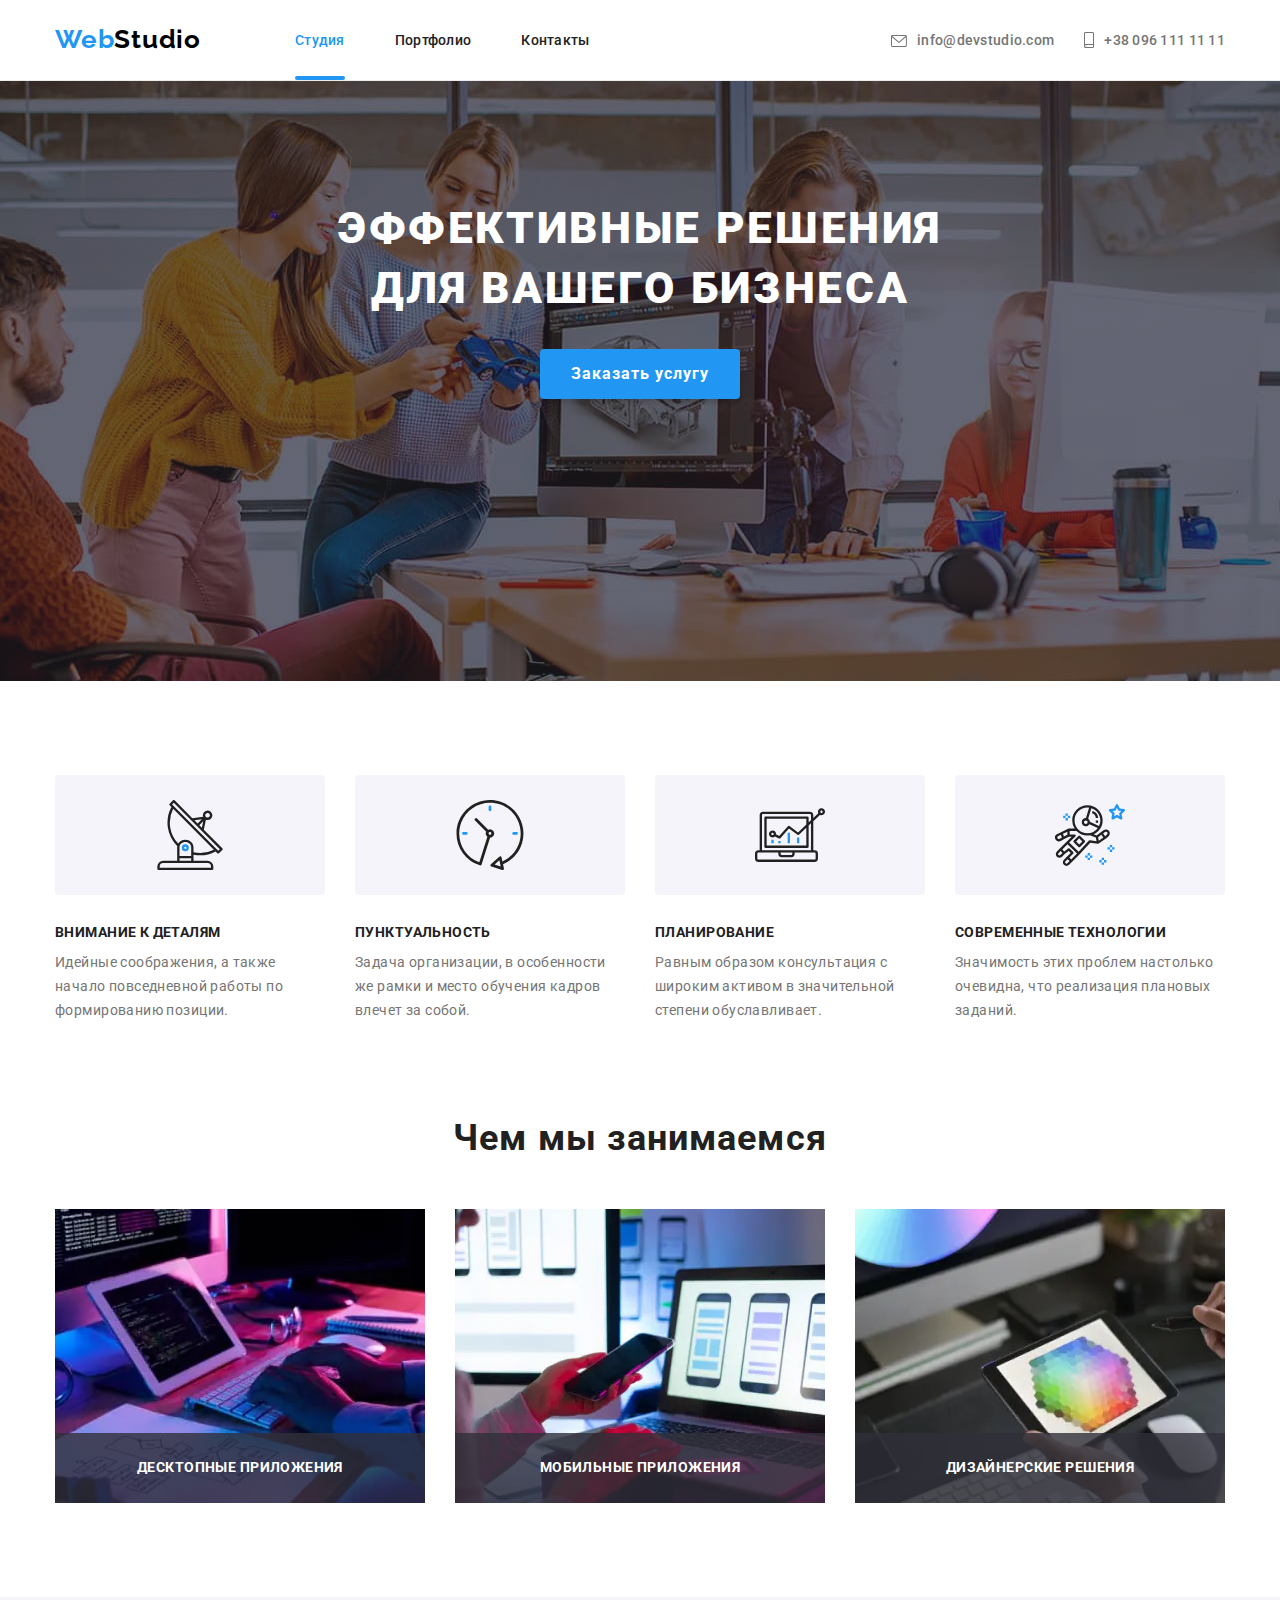
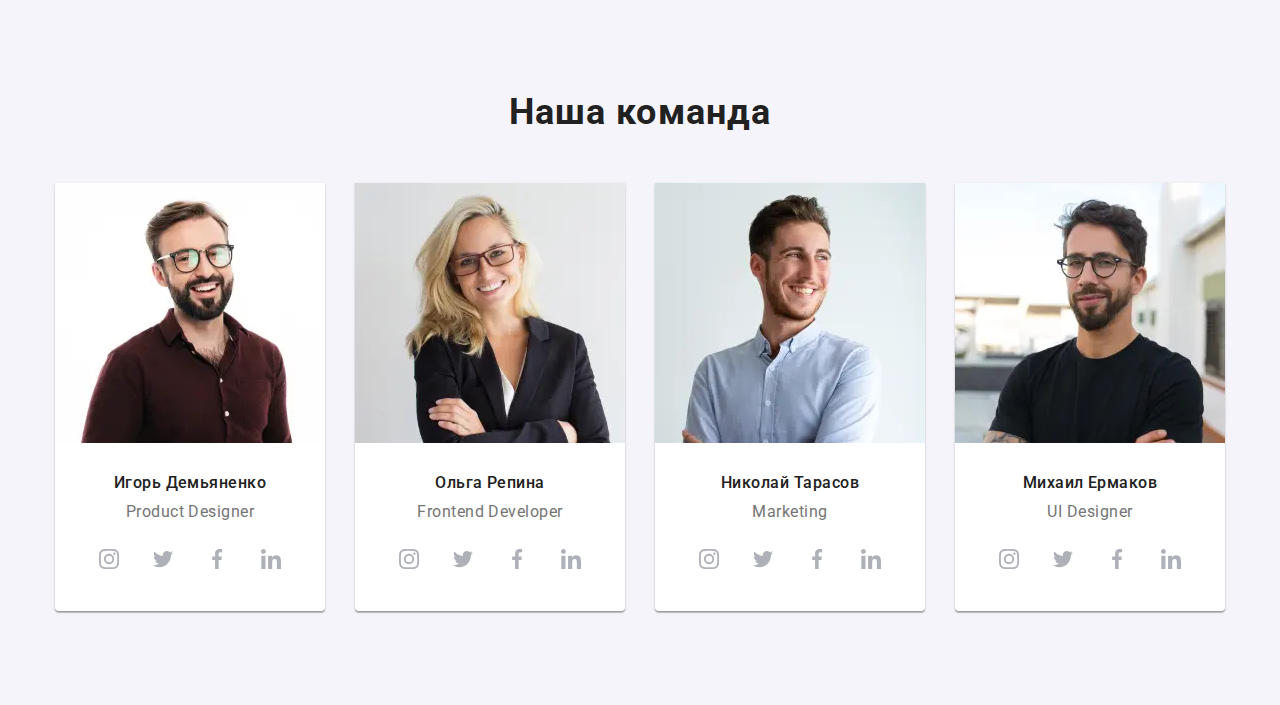
==== commit 0ee3dadc: "added media queries for staff" ====
--- a/index.html
+++ b/index.html
@@ -217,40 +217,156 @@
 				</div>
 			</section>
 
-			<!-- <section class="activity section">
+			<section class="activity section">
 				<div class="container">
 					<h2 class="section-title">Чем мы занимаемся</h2>
 					<ul class="activity-list list">
 						<li class="activity-list__item">
 							<a class="activity-list__link link" href="">
-								<img src="./images/activity-img-1.jpg" alt="Направление деятельности" width="370" height="294" />
+								<picture>
+									<source
+										srcset="
+											./images/activity/activity-img-1.webp    1x,
+											./images/activity/activity-img-1@2x.webp 2x,
+											./images/activity/activity-img-1@3x.webp 3x
+										"
+										type="image/webp"
+									/>
+									<source />
+									<source
+										srcset="
+											./images/activity/activity-img-1.jpg    1x,
+											./images/activity/activity-img-1@2x.jpg 2x,
+											./images/activity/activity-img-1@3x.jpg 3x
+										"
+										type="image/jpeg"
+									/>
+									<source />
+									<img src="./images/activity/activity-img-1.jpg" alt="Направление деятельности" />
+								</picture>
 							</a>
 							<h3 class="activity-list__title">Десктопные приложения</h3>
 						</li>
 
 						<li class="activity-list__item">
 							<a class="activity-list__link link" href="">
-								<img src="./images/activity-img-2.jpg" alt="Направление деятельности" width="370" height="294" />
+								<picture>
+									<source
+										srcset="
+											./images/activity/activity-img-2.webp    1x,
+											./images/activity/activity-img-2@2x.webp 2x,
+											./images/activity/activity-img-2@3x.webp 3x
+										"
+										type="image/webp"
+									/>
+									<source />
+									<source
+										srcset="
+											./images/activity/activity-img-2.jpg    1x,
+											./images/activity/activity-img-2@2x.jpg 2x,
+											./images/activity/activity-img-2@3x.jpg 3x
+										"
+										type="image/jpeg"
+									/>
+									<source />
+									<img src="./images/activity/activity-img-2.jpg" alt="Направление деятельности" />
+								</picture>
 							</a>
 							<h3 class="activity-list__title">Мобильные приложения</h3>
 						</li>
 
 						<li class="activity-list__item">
 							<a class="activity-list__link link" href="">
-								<img src="./images/activity-img-3.jpg" alt="Направление деятельности" width="370" height="294" />
+								<picture>
+									<source
+										srcset="
+											./images/activity/activity-img-3.webp    1x,
+											./images/activity/activity-img-3@2x.webp 2x,
+											./images/activity/activity-img-3@3x.webp 3x
+										"
+										type="image/webp"
+									/>
+									<source />
+									<source
+										srcset="
+											./images/activity/activity-img-3.jpg    1x,
+											./images/activity/activity-img-3@2x.jpg 2x,
+											./images/activity/activity-img-3@3x.jpg 3x
+										"
+										type="image/jpeg"
+									/>
+									<source />
+									<img src="./images/activity/activity-img-3.jpg" alt="Направление деятельности" />
+								</picture>
 							</a>
 							<h3 class="activity-list__title">Дизайнерские решения</h3>
 						</li>
 					</ul>
 				</div>
-			</section> -->
-
-			<!-- <section class="staff section">
+			</section>
+
+			<section class="staff section">
 				<div class="container">
 					<h2 class="section-title">Наша команда</h2>
 					<ul class="staff-list list">
 						<li class="staff-list__item">
-							<img src="./images/staff-avatar-img-1.jpg" alt="Аватар сотрудника" width="270" height="260" />
+							<picture>
+								<source
+									srcset="
+										./images/staff/desktop/staff-avatar-img-270-1.webp    1x,
+										./images/staff/desktop/staff-avatar-img-270-1@2x.webp 2x,
+										./images/staff/desktop/staff-avatar-img-270-1@3x.webp 3x
+									"
+									media="(min-width: 1200px)"
+									type="image/webp"
+								/>
+								<source
+									srcset="
+										./images/staff/desktop/staff-avatar-img-270-1.jpg    1x,
+										./images/staff/desktop/staff-avatar-img-270-1@2x.jpg 2x,
+										./images/staff/desktop/staff-avatar-img-270-1@3x.jpg 3x
+									"
+									media="(min-width: 1200px)"
+									type="image/jpeg"
+								/>
+								<source
+									srcset="
+										./images/staff/tablet/staff-avatar-img-354-1.webp    1x,
+										./images/staff/tablet/staff-avatar-img-354-1@2x.webp 2x,
+										./images/staff/tablet/staff-avatar-img-354-1@3x.webp 3x
+									"
+									media="(min-width: 768px)"
+									type="image/webp"
+								/>
+								<source
+									srcset="
+										./images/staff/tablet/staff-avatar-img-354-1.jpg    1x,
+										./images/staff/tablet/staff-avatar-img-354-1@2x.jpg 2x,
+										./images/staff/tablet/staff-avatar-img-354-1@3x.jpg 3x
+									"
+									media="(min-width: 768px)"
+									type="image/jpeg"
+								/>
+								<source
+									srcset="
+										./images/staff/mobile/staff-avatar-img-450-1.webp    1x,
+										./images/staff/mobile/staff-avatar-img-450-1@2x.webp 2x,
+										./images/staff/mobile/staff-avatar-img-450-1@3x.webp 3x
+									"
+									media="(max-width: 767px)"
+									type="image/webp"
+								/>
+								<source
+									srcset="
+										./images/staff/mobile/staff-avatar-img-450-1.jpg    1x,
+										./images/staff/mobile/staff-avatar-img-450-1@2x.jpg 2x,
+										./images/staff/mobile/staff-avatar-img-450-1@3x.jpg 3x
+									"
+									media="(max-width: 767px)"
+									type="image/jpeg"
+								/>
+								<img src="./images/staff/mobile/staff-avatar-img-450-1.jpg" alt="Аватар сотрудника" />
+							</picture>
 							<h3 class="staff-list__name">Игорь Демьяненко</h3>
 							<p class="staff-list__position">Product Designer</p>
 							<ul class="social-list list">
@@ -309,7 +425,63 @@
 						</li>
 
 						<li class="staff-list__item">
-							<img src="./images/staff-avatar-img-2.jpg" alt="Аватар сотрудника" width="270" height="260" />
+							<picture>
+								<source
+									srcset="
+										./images/staff/desktop/staff-avatar-img-270-2.webp    1x,
+										./images/staff/desktop/staff-avatar-img-270-2@2x.webp 2x,
+										./images/staff/desktop/staff-avatar-img-270-2@3x.webp 3x
+									"
+									media="(min-width: 1200px)"
+									type="image/webp"
+								/>
+								<source
+									srcset="
+										./images/staff/desktop/staff-avatar-img-270-2.jpg    1x,
+										./images/staff/desktop/staff-avatar-img-270-2@2x.jpg 2x,
+										./images/staff/desktop/staff-avatar-img-270-2@3x.jpg 3x
+									"
+									media="(min-width: 1200px)"
+									type="image/jpeg"
+								/>
+								<source
+									srcset="
+										./images/staff/tablet/staff-avatar-img-354-2.webp    1x,
+										./images/staff/tablet/staff-avatar-img-354-2@2x.webp 2x,
+										./images/staff/tablet/staff-avatar-img-354-2@3x.webp 3x
+									"
+									media="(min-width: 768px)"
+									type="image/webp"
+								/>
+								<source
+									srcset="
+										./images/staff/tablet/staff-avatar-img-354-2.jpg    1x,
+										./images/staff/tablet/staff-avatar-img-354-2@2x.jpg 2x,
+										./images/staff/tablet/staff-avatar-img-354-2@3x.jpg 3x
+									"
+									media="(min-width: 768px)"
+									type="image/jpeg"
+								/>
+								<source
+									srcset="
+										./images/staff/mobile/staff-avatar-img-450-2.webp    1x,
+										./images/staff/mobile/staff-avatar-img-450-2@2x.webp 2x,
+										./images/staff/mobile/staff-avatar-img-450-2@3x.webp 3x
+									"
+									media="(max-width: 767px)"
+									type="image/webp"
+								/>
+								<source
+									srcset="
+										./images/staff/mobile/staff-avatar-img-450-2.jpg    1x,
+										./images/staff/mobile/staff-avatar-img-450-2@2x.jpg 2x,
+										./images/staff/mobile/staff-avatar-img-450-2@3x.jpg 3x
+									"
+									media="(max-width: 767px)"
+									type="image/jpeg"
+								/>
+								<img src="./images/staff/mobile/staff-avatar-img-450-2.jpg" alt="Аватар сотрудника" />
+							</picture>
 							<h3 class="staff-list__name">Ольга Репина</h3>
 							<p class="staff-list__position">Frontend Developer</p>
 							<ul class="social-list list">
@@ -368,7 +540,63 @@
 						</li>
 
 						<li class="staff-list__item">
-							<img src="./images/staff-avatar-img-3.jpg" alt="Аватар сотрудника" width="270" height="260" />
+							<picture>
+								<source
+									srcset="
+										./images/staff/desktop/staff-avatar-img-270-3.webp    1x,
+										./images/staff/desktop/staff-avatar-img-270-3@2x.webp 2x,
+										./images/staff/desktop/staff-avatar-img-270-3@3x.webp 3x
+									"
+									media="(min-width: 1200px)"
+									type="image/webp"
+								/>
+								<source
+									srcset="
+										./images/staff/desktop/staff-avatar-img-270-3.jpg    1x,
+										./images/staff/desktop/staff-avatar-img-270-3@2x.jpg 2x,
+										./images/staff/desktop/staff-avatar-img-270-3@3x.jpg 3x
+									"
+									media="(min-width: 1200px)"
+									type="image/jpeg"
+								/>
+								<source
+									srcset="
+										./images/staff/tablet/staff-avatar-img-354-3.webp    1x,
+										./images/staff/tablet/staff-avatar-img-354-3@2x.webp 2x,
+										./images/staff/tablet/staff-avatar-img-354-3@3x.webp 3x
+									"
+									media="(min-width: 768px)"
+									type="image/webp"
+								/>
+								<source
+									srcset="
+										./images/staff/tablet/staff-avatar-img-354-3.jpg    1x,
+										./images/staff/tablet/staff-avatar-img-354-3@2x.jpg 2x,
+										./images/staff/tablet/staff-avatar-img-354-3@3x.jpg 3x
+									"
+									media="(min-width: 768px)"
+									type="image/jpeg"
+								/>
+								<source
+									srcset="
+										./images/staff/mobile/staff-avatar-img-450-3.webp    1x,
+										./images/staff/mobile/staff-avatar-img-450-3@2x.webp 2x,
+										./images/staff/mobile/staff-avatar-img-450-3@3x.webp 3x
+									"
+									media="(max-width: 767px)"
+									type="image/webp"
+								/>
+								<source
+									srcset="
+										./images/staff/mobile/staff-avatar-img-450-3.jpg    1x,
+										./images/staff/mobile/staff-avatar-img-450-3@2x.jpg 2x,
+										./images/staff/mobile/staff-avatar-img-450-3@3x.jpg 3x
+									"
+									media="(max-width: 767px)"
+									type="image/jpeg"
+								/>
+								<img src="./images/staff/mobile/staff-avatar-img-450-3.jpg" alt="Аватар сотрудника" />
+							</picture>
 							<h3 class="staff-list__name">Николай Тарасов</h3>
 							<p class="staff-list__position">Marketing</p>
 							<ul class="social-list list">
@@ -427,7 +655,63 @@
 						</li>
 
 						<li class="staff-list__item">
-							<img src="./images/staff-avatar-img-4.jpg" alt="Аватар сотрудника" width="270" height="260" />
+							<picture>
+								<source
+									srcset="
+										./images/staff/desktop/staff-avatar-img-270-4.webp    1x,
+										./images/staff/desktop/staff-avatar-img-270-4@2x.webp 2x,
+										./images/staff/desktop/staff-avatar-img-270-4@3x.webp 3x
+									"
+									media="(min-width: 1200px)"
+									type="image/webp"
+								/>
+								<source
+									srcset="
+										./images/staff/desktop/staff-avatar-img-270-4.jpg    1x,
+										./images/staff/desktop/staff-avatar-img-270-4@2x.jpg 2x,
+										./images/staff/desktop/staff-avatar-img-270-4@3x.jpg 3x
+									"
+									media="(min-width: 1200px)"
+									type="image/jpeg"
+								/>
+								<source
+									srcset="
+										./images/staff/tablet/staff-avatar-img-354-4.webp    1x,
+										./images/staff/tablet/staff-avatar-img-354-4@2x.webp 2x,
+										./images/staff/tablet/staff-avatar-img-354-4@3x.webp 3x
+									"
+									media="(min-width: 768px)"
+									type="image/webp"
+								/>
+								<source
+									srcset="
+										./images/staff/tablet/staff-avatar-img-354-4.jpg    1x,
+										./images/staff/tablet/staff-avatar-img-354-4@2x.jpg 2x,
+										./images/staff/tablet/staff-avatar-img-354-4@3x.jpg 3x
+									"
+									media="(min-width: 768px)"
+									type="image/jpeg"
+								/>
+								<source
+									srcset="
+										./images/staff/mobile/staff-avatar-img-450-4.webp    1x,
+										./images/staff/mobile/staff-avatar-img-450-4@2x.webp 2x,
+										./images/staff/mobile/staff-avatar-img-450-4@3x.webp 3x
+									"
+									media="(max-width: 767px)"
+									type="image/webp"
+								/>
+								<source
+									srcset="
+										./images/staff/mobile/staff-avatar-img-450-4.jpg    1x,
+										./images/staff/mobile/staff-avatar-img-450-4@2x.jpg 2x,
+										./images/staff/mobile/staff-avatar-img-450-4@3x.jpg 3x
+									"
+									media="(max-width: 767px)"
+									type="image/jpeg"
+								/>
+								<img src="./images/staff/mobile/staff-avatar-img-450-4.jpg" alt="Аватар сотрудника" />
+							</picture>
 							<h3 class="staff-list__name">Михаил Ермаков</h3>
 							<p class="staff-list__position">UI Designer</p>
 							<ul class="social-list list">
@@ -486,7 +770,7 @@
 						</li>
 					</ul>
 				</div>
-			</section> -->
+			</section>
 
 			<!-- <section class="clients section">
 				<div class="container">
--- a/css/main.min.css
+++ b/css/main.min.css
@@ -1 +1 @@
-:root{--primary-font-family: "Roboto", sans-serif;--main-logo-font-family: "Raleway", sans-serif;--primary-text-color: #212121;--secondary-text-color: #757575;--opacity-text-color: rgba(255, 255, 255, 0.6);--placeholder-text-color: rgba(117, 117, 117, 0.5);--accent-color: #2196F3;--btn-color-hover: #188CE8;--primary-white-color: #ffffff;--primary-bg-color: #2F303A;--secondary-bg-color: #F5F4FA;--activity-bg-color: rgba(47, 48, 58, 0.8);--fallback-bg-color: #C4C4C4;--backdrop-bg-color: rgba(0, 0, 0, 0.2);--logo-black-color: #000000;--primary-border-color: #EEEEEE;--secondary-border-color: #ECECEC;--primary-icon-color: #AFB1B8;--bg-icon-color: rgba(255, 255, 255, 0.1);--overlay-card-color: rgba(33, 150, 243, 0.9);--project-card-gap: 30px;--duration: 250ms;--timing-function: cubic-bezier(0.4, 0, 0.2, 1)}.social-list__link,.contact-form__checkbox-label,.modal__close-btn,.footer-list__link,.client-list__link,.activity-list__title,.feature__icon-box{display:-webkit-box;display:-ms-flexbox;display:flex;-webkit-box-pack:center;-ms-flex-pack:center;justify-content:center;-webkit-box-align:center;-ms-flex-align:center;align-items:center}.contact-form__submit-btn,.hero__title,.hero{margin-left:auto;margin-right:auto}/*! modern-normalize v1.1.0 | MIT License | https://github.com/sindresorhus/modern-normalize */*,::before,::after{-webkit-box-sizing:border-box;box-sizing:border-box}html{line-height:1.15;-webkit-text-size-adjust:100%;-moz-tab-size:4;-o-tab-size:4;tab-size:4}body{margin:0;font-family:system-ui,-apple-system,"Segoe UI",Roboto,Helvetica,Arial,sans-serif,"Apple Color Emoji","Segoe UI Emoji"}hr{height:0;color:inherit}abbr[title]{-webkit-text-decoration:underline dotted;text-decoration:underline dotted}b,strong{font-weight:bolder}code,kbd,samp,pre{font-family:ui-monospace,SFMono-Regular,Consolas,"Liberation Mono",Menlo,monospace;font-size:1em}small{font-size:80%}sub,sup{font-size:75%;line-height:0;position:relative;vertical-align:baseline}sub{bottom:-0.25em}sup{top:-0.5em}table{text-indent:0;border-color:inherit}button,input,optgroup,select,textarea{font-family:inherit;font-size:100%;line-height:1.15;margin:0}button,select{text-transform:none}button,[type=button],[type=reset],[type=submit]{-webkit-appearance:button}::-moz-focus-inner{border-style:none;padding:0}:-moz-focusring{outline:1px dotted ButtonText}:-moz-ui-invalid{box-shadow:none}legend{padding:0}progress{vertical-align:baseline}::-webkit-inner-spin-button,::-webkit-outer-spin-button{height:auto}[type=search]{-webkit-appearance:textfield;outline-offset:-2px}::-webkit-search-decoration{-webkit-appearance:none}::-webkit-file-upload-button{-webkit-appearance:button;font:inherit}summary{display:list-item}.visually-hidden{position:absolute;width:1px;height:1px;margin:-1px;border:0;padding:0;white-space:nowrap;-webkit-clip-path:inset(100%);clip-path:inset(100%);clip:rect(0 0 0 0);overflow:hidden}h1,h2,h3,h4,h5,h6,p{margin-top:0;margin-bottom:0}ul,ol{margin-top:0;margin-bottom:0;padding-left:0}img{display:block;max-width:100%;height:auto}.list{list-style:none}.link{text-decoration:none}.container{padding-left:15px;padding-right:15px}@media screen and (min-width: 480px){.container{width:480px;margin-left:auto;margin-right:auto}}@media screen and (min-width: 768px){.container{width:768px}}@media screen and (min-width: 1200px){.container{width:1200px}}body{font-family:var(--primary-font-family);color:var(--primary-text-color);background-color:var(--primary-white-color)}.section{padding-top:60px;padding-bottom:60px}@media screen and (min-width: 1200px){.section{padding-top:94px;padding-bottom:94px}}.header{background-color:var(--primary-white-color);border-bottom:1px solid var(--secondary-border-color)}.header__container{display:-webkit-box;display:-ms-flexbox;display:flex;-webkit-box-pack:justify;-ms-flex-pack:justify;justify-content:space-between;-webkit-box-align:center;-ms-flex-align:center;align-items:center}@media screen and (max-width: 767px){.menu-nav__list,.menu-contact{display:none}.mobile-menu{position:absolute;top:0;left:0;width:100%;height:100vh;overflow:auto;background-color:var(--primary-white-color);z-index:1;opacity:0;visibility:hidden;pointer-events:none;-webkit-transition:opacity var(--duration) var(--timing-function),visibility var(--duration) var(--timing-function);transition:opacity var(--duration) var(--timing-function),visibility var(--duration) var(--timing-function)}.mobile-menu.is-open{opacity:1;visibility:visible;pointer-events:auto}.mobile-menu__container{position:relative;display:-webkit-box;display:-ms-flexbox;display:flex;-webkit-box-orient:vertical;-webkit-box-direction:normal;-ms-flex-direction:column;flex-direction:column;-webkit-box-pack:justify;-ms-flex-pack:justify;justify-content:space-between;height:100%;padding:48px 40px}.mobile-menu-btn{background-color:rgba(0,0,0,0);border:none;padding:0;line-height:0}.mobile-menu-btn__icon:hover,.mobile-menu-btn__icon:focus{fill:var(--accent-color)}.mobile-menu-btn__close{position:absolute;top:10px;right:15px}.mobile-menu__nav-item:not(:first-child){margin-top:32px}.mobile-menu__nav-link{font-weight:500;font-size:40px;line-height:1.18;letter-spacing:.02em;color:var(--primary-text-color);-webkit-transition:color var(--duration) var(--timing-function);transition:color var(--duration) var(--timing-function)}.mobile-menu__nav-link.current,.mobile-menu__nav-link:hover,.mobile-menu__nav-link:focus{color:var(--accent-color)}.mobile-menu__contact-item:first-child{margin-top:72px}.mobile-menu__contact-item:not(:first-child){margin-top:32px}.mobile-menu__contact-link{font-weight:500;font-size:24px;line-height:1.17;letter-spacing:.02em;color:var(--secondary-text-color)}.mobile-menu__contact-link--accent{font-weight:500;font-size:34px;line-height:1.18;letter-spacing:.02em;color:var(--accent-color)}.mobile-menu__social-media-list{display:-webkit-box;display:-ms-flexbox;display:flex;margin-top:64px}.mobile-menu__social-media-link{font-weight:500;font-size:18px;line-height:1.22;letter-spacing:.02em;color:var(--accent-color)}.mobile-menu__social-media-item:not(:last-child){margin-right:10px;padding-right:10px;border-right:1px solid rgba(33,33,33,.2)}}@media screen and (max-width: 440px){.mobile-menu__contact-link--accent{font-weight:500;font-size:26px;line-height:1.23;letter-spacing:.02em}.mobile-menu__social-media-list{-ms-flex-wrap:wrap;flex-wrap:wrap}.mobile-menu__social-media-item{margin-top:10px}}@media screen and (min-width: 768px){.mobile-menu-btn,.mobile-menu{display:none}.menu-nav{display:-webkit-box;display:-ms-flexbox;display:flex;-webkit-box-align:center;-ms-flex-align:center;align-items:center}.menu-nav__list{display:-webkit-box;display:-ms-flexbox;display:flex;-webkit-box-pack:justify;-ms-flex-pack:justify;justify-content:space-between}.menu-nav__item:not(:first-child){margin-left:50px}.menu-nav__link{position:relative;padding-top:32px;padding-bottom:32px;font-weight:500;font-size:14px;line-height:1.14;letter-spacing:.02em;color:var(--primary-text-color);-webkit-transition:color var(--duration) var(--timing-function);transition:color var(--duration) var(--timing-function)}.menu-nav__link.current,.menu-nav__link:hover,.menu-nav__link:focus{color:var(--accent-color)}.menu-nav__link::after{content:"";position:absolute;bottom:0;display:block;width:100%;height:4px;background-color:var(--accent-color);border-radius:2px;-webkit-transform:scaleX(0);transform:scaleX(0);-webkit-transition:-webkit-transform var(--duration) var(--timing-function);transition:-webkit-transform var(--duration) var(--timing-function);transition:transform var(--duration) var(--timing-function);transition:transform var(--duration) var(--timing-function), -webkit-transform var(--duration) var(--timing-function)}.menu-nav__link.current:after,.menu-nav__link:hover::after,.menu-nav__link:focus::after{-webkit-transform:scaleX(1);transform:scaleX(1)}.menu-contact__item:not(:first-child){margin-top:10px}.menu-contact__link{position:relative;-webkit-box-align:center;-ms-flex-align:center;align-items:center;font-weight:500;font-size:12px;line-height:1.17;letter-spacing:.02em;color:var(--secondary-text-color);-webkit-transition:color var(--duration) var(--timing-function);transition:color var(--duration) var(--timing-function)}.menu-contact__link:hover,.menu-contact__link:focus{color:var(--accent-color)}.menu-contact__icon{fill:currentColor;position:absolute}.menu-contact__icon-envelope{top:3px;left:-22px}.menu-contact__icon-phone{top:-1px;left:-22px}}@media screen and (min-width: 1200px){.menu-contact{display:-webkit-box;display:-ms-flexbox;display:flex}.menu-contact__item:not(:first-child){margin-top:0;margin-left:50px}.menu-contact__link{font-weight:500;font-size:14px;line-height:1.14;letter-spacing:.02em}.menu-contact__icon-envelope{left:-26px;width:16px;height:12px}.menu-contact__icon-phone{top:0;left:-20px;width:10px;height:16px}}.hero{max-width:480px;min-height:400px;padding-top:118px;padding-bottom:118px;text-align:center;background-size:cover;background-repeat:no-repeat;background-position:center;background-color:var(--fallback-bg-color)}.hero__title{max-width:360px;font-weight:900;font-size:26px;line-height:1.62;letter-spacing:.06em;color:var(--primary-white-color);text-transform:uppercase}.hero__btn{min-width:200px;padding:10px 26px;margin-top:30px;font-weight:700;font-size:16px;line-height:1.88;letter-spacing:.06em;color:var(--primary-white-color);background-color:var(--accent-color);border:none;border-radius:4px;-webkit-box-shadow:0px 4px 4px rgba(0,0,0,.15);box-shadow:0px 4px 4px rgba(0,0,0,.15);-webkit-transition:background-color var(--duration) var(--timing-function);transition:background-color var(--duration) var(--timing-function)}.hero__btn:hover,.hero__btn:focus{background-color:var(--btn-color-hover)}@media screen and (max-width: 767px){.hero{background-image:-webkit-gradient(linear, left top, right top, from(rgba(47, 48, 58, 0.4)), to(rgba(47, 48, 58, 0.4))),url("../images/bg-hero-480.jpg");background-image:linear-gradient(to right, rgba(47, 48, 58, 0.4), rgba(47, 48, 58, 0.4)),url("../images/bg-hero-480.jpg")}}@media screen and (max-width: 767px)and (min-device-pixel-ratio: 2),screen and (max-width: 767px)and (-webkit-min-device-pixel-ratio: 2),screen and (max-width: 767px)and (min-resolution: 192dpi),screen and (max-width: 767px)and (min-resolution: 2dppx){.hero{background-image:-webkit-gradient(linear, left top, right top, from(rgba(47, 48, 58, 0.4)), to(rgba(47, 48, 58, 0.4))),url("../images/bg-hero-480@2x.jpg");background-image:linear-gradient(to right, rgba(47, 48, 58, 0.4), rgba(47, 48, 58, 0.4)),url("../images/bg-hero-480@2x.jpg")}}@media screen and (max-width: 767px)and (min-device-pixel-ratio: 3),screen and (max-width: 767px)and (-webkit-min-device-pixel-ratio: 3),screen and (max-width: 767px)and (min-resolution: 288dpi),screen and (max-width: 767px)and (min-resolution: 3dppx){.hero{background-image:-webkit-gradient(linear, left top, right top, from(rgba(47, 48, 58, 0.4)), to(rgba(47, 48, 58, 0.4))),url("../images/bg-hero-480@3x.jpg");background-image:linear-gradient(to right, rgba(47, 48, 58, 0.4), rgba(47, 48, 58, 0.4)),url("../images/bg-hero-480@3x.jpg")}}@media screen and (min-width: 768px)and (max-width: 1200px){.hero{max-width:768px;background-image:-webkit-gradient(linear, left top, right top, from(rgba(47, 48, 58, 0.4)), to(rgba(47, 48, 58, 0.4))),url("../images/bg-hero-768.jpg");background-image:linear-gradient(to right, rgba(47, 48, 58, 0.4), rgba(47, 48, 58, 0.4)),url("../images/bg-hero-768.jpg")}}@media screen and (min-width: 768px)and (max-width: 1200px)and (min-device-pixel-ratio: 2),screen and (min-width: 768px)and (max-width: 1200px)and (-webkit-min-device-pixel-ratio: 2),screen and (min-width: 768px)and (max-width: 1200px)and (min-resolution: 192dpi),screen and (min-width: 768px)and (max-width: 1200px)and (min-resolution: 2dppx){.hero{background-image:-webkit-gradient(linear, left top, right top, from(rgba(47, 48, 58, 0.4)), to(rgba(47, 48, 58, 0.4))),url("../images/bg-hero-768@2x.jpg");background-image:linear-gradient(to right, rgba(47, 48, 58, 0.4), rgba(47, 48, 58, 0.4)),url("../images/bg-hero-768@2x.jpg")}}@media screen and (min-width: 768px)and (max-width: 1200px)and (min-device-pixel-ratio: 3),screen and (min-width: 768px)and (max-width: 1200px)and (-webkit-min-device-pixel-ratio: 3),screen and (min-width: 768px)and (max-width: 1200px)and (min-resolution: 288dpi),screen and (min-width: 768px)and (max-width: 1200px)and (min-resolution: 3dppx){.hero{background-image:-webkit-gradient(linear, left top, right top, from(rgba(47, 48, 58, 0.4)), to(rgba(47, 48, 58, 0.4))),url("../images/bg-hero-768@3x.jpg");background-image:linear-gradient(to right, rgba(47, 48, 58, 0.4), rgba(47, 48, 58, 0.4)),url("../images/bg-hero-768@3x.jpg")}}@media screen and (min-width: 1200px){.hero{max-width:1600px;min-height:600px;background-image:-webkit-gradient(linear, left top, right top, from(rgba(47, 48, 58, 0.4)), to(rgba(47, 48, 58, 0.4))),url("../images/bg-hero-1200.jpg");background-image:linear-gradient(to right, rgba(47, 48, 58, 0.4), rgba(47, 48, 58, 0.4)),url("../images/bg-hero-1200.jpg")}.hero__title{max-width:696px;font-weight:900;font-size:44px;line-height:1.36;letter-spacing:.06em}}@media screen and (min-width: 1200px)and (min-device-pixel-ratio: 2),screen and (min-width: 1200px)and (-webkit-min-device-pixel-ratio: 2),screen and (min-width: 1200px)and (min-resolution: 192dpi),screen and (min-width: 1200px)and (min-resolution: 2dppx){.hero{background-image:-webkit-gradient(linear, left top, right top, from(rgba(47, 48, 58, 0.4)), to(rgba(47, 48, 58, 0.4))),url("../images/bg-hero-1200@2x.jpg");background-image:linear-gradient(to right, rgba(47, 48, 58, 0.4), rgba(47, 48, 58, 0.4)),url("../images/bg-hero-1200@2x.jpg")}}@media screen and (min-width: 1200px)and (min-device-pixel-ratio: 3),screen and (min-width: 1200px)and (-webkit-min-device-pixel-ratio: 3),screen and (min-width: 1200px)and (min-resolution: 288dpi),screen and (min-width: 1200px)and (min-resolution: 3dppx){.hero{background-image:-webkit-gradient(linear, left top, right top, from(rgba(47, 48, 58, 0.4)), to(rgba(47, 48, 58, 0.4))),url("../images/bg-hero-1200@3x.jpg");background-image:linear-gradient(to right, rgba(47, 48, 58, 0.4), rgba(47, 48, 58, 0.4)),url("../images/bg-hero-1200@3x.jpg")}}.feature__list-item:not(:first-child){margin-top:30px}.feature__title{margin-top:30px;font-weight:700;font-size:14px;line-height:1.14;letter-spacing:.03em;text-transform:uppercase}.feature__description{margin-top:10px;font-weight:400;font-size:14px;line-height:1.71;letter-spacing:.03em;color:var(--secondary-text-color)}.feature__icon-box{height:120px;background-color:var(--secondary-bg-color);border-radius:4px}@media screen and (max-width: 767px){.feature__title{text-align:center}}@media screen and (min-width: 768px){.feature__list{display:-webkit-box;display:-ms-flexbox;display:flex;-ms-flex-wrap:wrap;flex-wrap:wrap;-webkit-box-pack:justify;-ms-flex-pack:justify;justify-content:space-between;gap:30px}.feature__list-item{-ms-flex-preferred-size:calc((100% - 30px)/2);flex-basis:calc((100% - 30px)/2)}.feature__list-item:not(:first-child){margin-top:0px}}@media screen and (min-width: 1200px){.feature{padding-bottom:0}.feature__list-item{-ms-flex-preferred-size:calc((100% - 90px)/4);flex-basis:calc((100% - 90px)/4)}}.activity-list{display:-webkit-box;display:-ms-flexbox;display:flex;-webkit-box-pack:justify;-ms-flex-pack:justify;justify-content:space-between;margin-top:50px}.activity-list__item{position:relative}.activity-list__title{position:absolute;bottom:0;width:100%;height:70px;font-weight:700;font-size:14px;line-height:1.14;letter-spacing:.03em;text-transform:uppercase;color:var(--primary-white-color);background-color:var(--activity-bg-color);pointer-events:none}.staff{background-color:var(--secondary-bg-color)}.staff-list{display:-webkit-box;display:-ms-flexbox;display:flex;-ms-flex-wrap:wrap;flex-wrap:wrap;margin-left:-30px;margin-top:50px}.staff-list__item{margin-left:30px;background-color:var(--primary-white-color);-webkit-box-shadow:0px 1px 3px rgba(0,0,0,.12),0px 1px 1px rgba(0,0,0,.14),0px 2px 1px rgba(0,0,0,.2);box-shadow:0px 1px 3px rgba(0,0,0,.12),0px 1px 1px rgba(0,0,0,.14),0px 2px 1px rgba(0,0,0,.2);border-radius:0px 0px 4px 4px}.staff-list__name{margin-top:30px;font-weight:500;font-size:16px;line-height:1.19;letter-spacing:.03em;text-transform:capitalize;text-align:center}.staff-list__position{margin-top:10px;font-weight:400;font-size:16px;line-height:1.19;letter-spacing:.03em;text-transform:capitalize;text-align:center;color:var(--secondary-text-color)}.client-list{display:-webkit-box;display:-ms-flexbox;display:flex;-webkit-box-pack:center;-ms-flex-pack:center;justify-content:center;margin-top:50px}.client-list__item{width:170px;height:92px}.client-list__item:not(:first-child){margin-left:30px}.client-list__link{width:100%;height:100%;color:var(--primary-icon-color);background-color:var(--primary-white-color);border:1px solid var(--primary-icon-color);border-radius:4px;-webkit-transition:border-color var(--duration) var(--timing-function),color var(--duration) var(--timing-function);transition:border-color var(--duration) var(--timing-function),color var(--duration) var(--timing-function)}.client-list__link:hover,.client-list__link:focus{color:var(--accent-color);border-color:var(--accent-color)}.client-list__icon{fill:currentColor}.client-list__link:hover .client-list__icon,.client-list__link:focus .client-list__icon{fill:currentColor}.footer{padding-top:60px;padding-bottom:60px;background-color:var(--primary-bg-color)}.footer .logo{color:var(--primary-white-color);margin-right:0;padding:0}.footer-container{display:-webkit-box;display:-ms-flexbox;display:flex;-webkit-box-align:baseline;-ms-flex-align:baseline;align-items:baseline}.footer-social-wrapper{margin-left:70px}.footer-form{margin-left:92px}.footer-form__wrapper{display:-webkit-box;display:-ms-flexbox;display:flex;margin-top:20px}.footer-form__input{width:358px;height:50px;padding:15px 16px;color:var(--primary-white-color);border:1px solid rgba(255,255,255,.3);border-radius:4px;-webkit-filter:drop-shadow(0px 4px 4px rgba(0, 0, 0, 0.15));filter:drop-shadow(0px 4px 4px rgba(0, 0, 0, 0.15));background-color:rgba(0,0,0,0)}.footer-form__input::-webkit-input-placeholder{line-height:1.25;letter-spacing:.03em;color:var(--opacity-text-color)}.footer-form__input::-moz-placeholder{line-height:1.25;letter-spacing:.03em;color:var(--opacity-text-color)}.footer-form__input:-ms-input-placeholder{line-height:1.25;letter-spacing:.03em;color:var(--opacity-text-color)}.footer-form__input::-ms-input-placeholder{line-height:1.25;letter-spacing:.03em;color:var(--opacity-text-color)}.footer-form__input::placeholder{line-height:1.25;letter-spacing:.03em;color:var(--opacity-text-color)}.footer-form__btn{min-width:200px;margin-left:12px;padding:10px 28px;font-weight:700;font-size:16px;line-height:1.88;letter-spacing:.06em;color:var(--primary-white-color);border:none;border-radius:4px;-webkit-box-shadow:0px 4px 4px rgba(0,0,0,.15);box-shadow:0px 4px 4px rgba(0,0,0,.15);background-color:var(--accent-color)}.footer-form__btn-text{display:-webkit-inline-box;display:-ms-inline-flexbox;display:inline-flex;-webkit-box-align:center;-ms-flex-align:center;align-items:center}.footer-form__btn-text::after{content:"";width:24px;height:24px;margin-left:10px;background-image:url(../images/icons/mailing-icon.svg)}.footer-call{font-weight:700;font-size:14px;line-height:1.14;letter-spacing:.03em;text-transform:uppercase;color:var(--primary-white-color)}.footer-list{display:-webkit-box;display:-ms-flexbox;display:flex}.footer-list__item{width:44px;height:44px;margin-top:20px}.footer-list__item:not(:first-child){margin-left:10px}.footer-list__link{width:100%;height:100%;fill:var(--primary-white-color);background-color:var(--bg-icon-color);border-radius:50%;-webkit-transition:background-color var(--duration) var(--timing-function);transition:background-color var(--duration) var(--timing-function)}.footer-list__link:hover,.footer-list__link:focus{background-color:var(--accent-color)}.logo{display:inline-block;padding-top:16px;padding-bottom:16px;font-family:var(--main-logo-font-family);font-weight:700;font-size:.1px;line-height:1;letter-spacing:0;color:var(--logo-black-color)}.logo__font-size{font-weight:inherit;font-size:26px;line-height:1.15;letter-spacing:.03em}.logo__accent-color{color:var(--accent-color)}@media screen and (min-width: 768px){.logo{padding-top:26px;padding-bottom:26px;margin-right:88px}}@media screen and (min-width: 1200px){.logo{padding-top:25px;padding-bottom:25px;margin-right:94px}}.section-title{font-weight:700;font-size:36px;line-height:1.17;letter-spacing:.03em;text-align:center}.backdrop{position:fixed;top:0;left:0;width:100vw;height:100vh;overflow-y:scroll;background-color:var(--backdrop-bg-color);-webkit-transform:scale(1) rotate(360deg);transform:scale(1) rotate(360deg);-webkit-transition:visibility var(--duration) var(--timing-function),-webkit-transform var(--duration) var(--timing-function);transition:visibility var(--duration) var(--timing-function),-webkit-transform var(--duration) var(--timing-function);transition:transform var(--duration) var(--timing-function),visibility var(--duration) var(--timing-function);transition:transform var(--duration) var(--timing-function),visibility var(--duration) var(--timing-function),-webkit-transform var(--duration) var(--timing-function)}.backdrop.is-hidden{-webkit-transform:scale(0) rotate(0deg);transform:scale(0) rotate(0deg);visibility:hidden;pointer-events:none}@media screen and (max-width: 767px){.backdrop{padding:94px 15px}}@media screen and (min-width: 768px)and (max-width: 1200px){.backdrop{padding:208px 159px}}.modal{position:relative;width:450px;height:auto;padding:40px;margin:0 auto;background-color:var(--primary-white-color);-webkit-box-shadow:0px 1px 3px rgba(0,0,0,.12),0px 1px 1px rgba(0,0,0,.14),0px 2px 1px rgba(0,0,0,.2);box-shadow:0px 1px 3px rgba(0,0,0,.12),0px 1px 1px rgba(0,0,0,.14),0px 2px 1px rgba(0,0,0,.2);border-radius:4px}.modal__close-btn{position:absolute;top:8px;right:8px;width:30px;height:30px;padding:0;border:1px solid rgba(0,0,0,.1);border-radius:50%;background-color:rgba(0,0,0,0);cursor:pointer}.modal__close-icon{-webkit-transition:fill var(--duration) var(--timing-function);transition:fill var(--duration) var(--timing-function)}.modal__close-btn:hover .modal__close-icon,.modal__close-btn:focus .modal__close-icon{fill:var(--accent-color)}@media screen and (max-width: 479px){.modal{width:99%}}@media screen and (min-width: 1200px){.modal{position:absolute;top:50%;left:50%;-webkit-transform:translate(-50%, -50%);transform:translate(-50%, -50%);width:528px;height:582px}}.contact-form-call{display:block;text-align:center;font-weight:700;font-size:20px;line-height:1.5;letter-spacing:.03em}.contact-form{margin-top:12px}.contact-form__list{line-height:.01}.contact-form__list-item:not(:first-child){margin-top:10px}.contact-form__label-text{font-weight:inherit;font-size:12px;line-height:1.17;letter-spacing:.01em;color:var(--secondary-text-color)}.contact-form__input-wrapper{position:relative;display:block;margin-top:4px;color:var(--accent-color)}.contact-form__input,.contact-form__message{width:100%;border:1px solid rgba(33,33,33,.2);border-radius:4px;-webkit-transition:border-color var(--duration) var(--timing-function);transition:border-color var(--duration) var(--timing-function)}.contact-form__input{height:40px;padding-left:42px}.contact-form__message{resize:none;height:120px;margin-top:4px;padding:12px 16px}.contact-form__message::-webkit-input-placeholder{font-weight:inherit;font-size:12px;line-height:1.17;letter-spacing:.01em;color:var(--placeholder-text-color)}.contact-form__message::-moz-placeholder{font-weight:inherit;font-size:12px;line-height:1.17;letter-spacing:.01em;color:var(--placeholder-text-color)}.contact-form__message:-ms-input-placeholder{font-weight:inherit;font-size:12px;line-height:1.17;letter-spacing:.01em;color:var(--placeholder-text-color)}.contact-form__message::-ms-input-placeholder{font-weight:inherit;font-size:12px;line-height:1.17;letter-spacing:.01em;color:var(--placeholder-text-color)}.contact-form__message::placeholder{font-weight:inherit;font-size:12px;line-height:1.17;letter-spacing:.01em;color:var(--placeholder-text-color)}.contact-form__input:focus,.contact-form__message:focus{outline:none;border-color:var(--accent-color)}.contact-form__input-icon{position:absolute;top:50%;left:12px;-webkit-transform:translateY(-50%);transform:translateY(-50%);-webkit-transition:fill var(--duration) var(--timing-function);transition:fill var(--duration) var(--timing-function)}.contact-form__input:focus+.contact-form__input-icon{fill:var(--accent-color)}.contact-form__text-agreement{color:var(--accent-color)}.contact-form__checkbox-wrapper{margin-top:20px}.contact-form__checkbox-label{cursor:pointer}.contact-form__checkbox-label::before{content:"";width:16px;height:15px;border-radius:2px;background-image:url(../images/icons/checkbox-off-icon.svg);background-repeat:no-repeat}.contact-form__checkbox-label>.contact-form__label-text{margin-left:7px;font-weight:inherit;font-size:12px;line-height:1.17;letter-spacing:.03em}.contact-form__checkbox-input:checked+.contact-form__checkbox-label::before{background-color:var(--accent-color);background-image:url(../images/icons/checkbox-on-icon.svg)}.contact-form__checkbox-input:focus+.contact-form__checkbox-label::before{outline:2px solid var(--accent-color);outline-offset:2px}.contact-form__submit-btn{display:block;min-width:200px;padding:10px 26px;margin-top:30px;font-weight:700;font-size:16px;line-height:1.88;letter-spacing:.06em;color:var(--primary-white-color);background-color:var(--accent-color);border:none;border-radius:4px;-webkit-box-shadow:0px 4px 4px rgba(0,0,0,.15);box-shadow:0px 4px 4px rgba(0,0,0,.15);-webkit-transition:background-color var(--duration) var(--timing-function);transition:background-color var(--duration) var(--timing-function)}.contact-form__submit-btn:hover,.contact-form__submit-btn:focus{background-color:var(--btn-color-hover)}@media screen and (max-width: 479px){.contact-form__label-text{width:90%}}@media screen and (min-width: 1200px){.contact-form-call{font-weight:700;font-size:20px;line-height:1.15;letter-spacing:.03em}.contact-form__checkbox-label>.contact-form__label-text{font-weight:inherit;font-size:14px;line-height:1.71;letter-spacing:.03em}}.button{font-family:inherit;cursor:pointer}.social-list{display:-webkit-box;display:-ms-flexbox;display:flex;-webkit-box-pack:center;-ms-flex-pack:center;justify-content:center;margin-top:16px;margin-bottom:30px}.social-list__item{width:44px;height:44px}.social-list__item:not(:first-child){margin-left:10px}.social-list__link{width:100%;height:100%;fill:var(--primary-icon-color);background-color:var(--primary-white-color);border-radius:50%;-webkit-transition:background-color var(--duration) var(--timing-function);transition:background-color var(--duration) var(--timing-function)}.social-list__link:hover,.social-list__link:focus{background-color:var(--accent-color)}.social-list__icon{-webkit-transition:fill var(--duration) var(--timing-function);transition:fill var(--duration) var(--timing-function)}.social-list__link:hover .social-list__icon,.social-list__link:focus .social-list__icon{fill:var(--primary-white-color)}.contact-list{margin-top:20px;padding-right:22px}.contact-list__item:not(:first-child){margin-top:9px}.contact-list__link{font-weight:400;font-size:14px;line-height:1.71;letter-spacing:.03em;font-style:normal;color:var(--opacity-text-color);-webkit-transition:color var(--duration) var(--timing-function);transition:color var(--duration) var(--timing-function)}.contact-list__link:hover,.contact-list__link:focus{color:var(--accent-color)}.contact-list__link-opacity{color:var(--primary-white-color)}/*# sourceMappingURL=main.min.css.map */+:root{--primary-font-family: "Roboto", sans-serif;--main-logo-font-family: "Raleway", sans-serif;--primary-text-color: #212121;--secondary-text-color: #757575;--opacity-text-color: rgba(255, 255, 255, 0.6);--placeholder-text-color: rgba(117, 117, 117, 0.5);--accent-color: #2196F3;--btn-color-hover: #188CE8;--primary-white-color: #ffffff;--primary-bg-color: #2F303A;--secondary-bg-color: #F5F4FA;--activity-bg-color: rgba(47, 48, 58, 0.8);--fallback-bg-color: #C4C4C4;--backdrop-bg-color: rgba(0, 0, 0, 0.2);--logo-black-color: #000000;--primary-border-color: #EEEEEE;--secondary-border-color: #ECECEC;--primary-icon-color: #AFB1B8;--bg-icon-color: rgba(255, 255, 255, 0.1);--overlay-card-color: rgba(33, 150, 243, 0.9);--project-card-gap: 30px;--duration: 250ms;--timing-function: cubic-bezier(0.4, 0, 0.2, 1)}.social-list__link,.contact-form__checkbox-label,.modal__close-btn,.footer-list__link,.client-list__link,.feature__icon-box{display:-webkit-box;display:-ms-flexbox;display:flex;-webkit-box-pack:center;-ms-flex-pack:center;justify-content:center;-webkit-box-align:center;-ms-flex-align:center;align-items:center}.contact-form__submit-btn,.hero__title,.hero{margin-left:auto;margin-right:auto}/*! modern-normalize v1.1.0 | MIT License | https://github.com/sindresorhus/modern-normalize */*,::before,::after{-webkit-box-sizing:border-box;box-sizing:border-box}html{line-height:1.15;-webkit-text-size-adjust:100%;-moz-tab-size:4;-o-tab-size:4;tab-size:4}body{margin:0;font-family:system-ui,-apple-system,"Segoe UI",Roboto,Helvetica,Arial,sans-serif,"Apple Color Emoji","Segoe UI Emoji"}hr{height:0;color:inherit}abbr[title]{-webkit-text-decoration:underline dotted;text-decoration:underline dotted}b,strong{font-weight:bolder}code,kbd,samp,pre{font-family:ui-monospace,SFMono-Regular,Consolas,"Liberation Mono",Menlo,monospace;font-size:1em}small{font-size:80%}sub,sup{font-size:75%;line-height:0;position:relative;vertical-align:baseline}sub{bottom:-0.25em}sup{top:-0.5em}table{text-indent:0;border-color:inherit}button,input,optgroup,select,textarea{font-family:inherit;font-size:100%;line-height:1.15;margin:0}button,select{text-transform:none}button,[type=button],[type=reset],[type=submit]{-webkit-appearance:button}::-moz-focus-inner{border-style:none;padding:0}:-moz-focusring{outline:1px dotted ButtonText}:-moz-ui-invalid{box-shadow:none}legend{padding:0}progress{vertical-align:baseline}::-webkit-inner-spin-button,::-webkit-outer-spin-button{height:auto}[type=search]{-webkit-appearance:textfield;outline-offset:-2px}::-webkit-search-decoration{-webkit-appearance:none}::-webkit-file-upload-button{-webkit-appearance:button;font:inherit}summary{display:list-item}.visually-hidden{position:absolute;width:1px;height:1px;margin:-1px;border:0;padding:0;white-space:nowrap;-webkit-clip-path:inset(100%);clip-path:inset(100%);clip:rect(0 0 0 0);overflow:hidden}h1,h2,h3,h4,h5,h6,p{margin-top:0;margin-bottom:0}ul,ol{margin-top:0;margin-bottom:0;padding-left:0}img{display:block;max-width:100%;height:auto}.list{list-style:none}.link{text-decoration:none}.container{padding-left:15px;padding-right:15px}@media screen and (min-width: 480px){.container{width:480px;margin-left:auto;margin-right:auto}}@media screen and (min-width: 768px){.container{width:768px}}@media screen and (min-width: 1200px){.container{width:1200px}}body{font-family:var(--primary-font-family);color:var(--primary-text-color);background-color:var(--primary-white-color)}.section{padding-top:60px;padding-bottom:60px}@media screen and (min-width: 1200px){.section{padding-top:94px;padding-bottom:94px}}.header{background-color:var(--primary-white-color);border-bottom:1px solid var(--secondary-border-color)}.header__container{display:-webkit-box;display:-ms-flexbox;display:flex;-webkit-box-pack:justify;-ms-flex-pack:justify;justify-content:space-between;-webkit-box-align:center;-ms-flex-align:center;align-items:center}@media screen and (max-width: 767px){.menu-nav__list,.menu-contact{display:none}.mobile-menu{position:absolute;top:0;left:0;width:100%;height:100vh;overflow:auto;background-color:var(--primary-white-color);z-index:1;opacity:0;visibility:hidden;pointer-events:none;-webkit-transition:opacity var(--duration) var(--timing-function),visibility var(--duration) var(--timing-function);transition:opacity var(--duration) var(--timing-function),visibility var(--duration) var(--timing-function)}.mobile-menu.is-open{opacity:1;visibility:visible;pointer-events:auto}.mobile-menu__container{position:relative;display:-webkit-box;display:-ms-flexbox;display:flex;-webkit-box-orient:vertical;-webkit-box-direction:normal;-ms-flex-direction:column;flex-direction:column;-webkit-box-pack:justify;-ms-flex-pack:justify;justify-content:space-between;height:100%;padding:48px 40px}.mobile-menu-btn{background-color:rgba(0,0,0,0);border:none;padding:0;line-height:0}.mobile-menu-btn__icon:hover,.mobile-menu-btn__icon:focus{fill:var(--accent-color)}.mobile-menu-btn__close{position:absolute;top:10px;right:15px}.mobile-menu__nav-item:not(:first-child){margin-top:32px}.mobile-menu__nav-link{font-weight:500;font-size:40px;line-height:1.18;letter-spacing:.02em;color:var(--primary-text-color);-webkit-transition:color var(--duration) var(--timing-function);transition:color var(--duration) var(--timing-function)}.mobile-menu__nav-link.current,.mobile-menu__nav-link:hover,.mobile-menu__nav-link:focus{color:var(--accent-color)}.mobile-menu__contact-item:first-child{margin-top:72px}.mobile-menu__contact-item:not(:first-child){margin-top:32px}.mobile-menu__contact-link{font-weight:500;font-size:24px;line-height:1.17;letter-spacing:.02em;color:var(--secondary-text-color)}.mobile-menu__contact-link--accent{font-weight:500;font-size:34px;line-height:1.18;letter-spacing:.02em;color:var(--accent-color)}.mobile-menu__social-media-list{display:-webkit-box;display:-ms-flexbox;display:flex;margin-top:64px}.mobile-menu__social-media-link{font-weight:500;font-size:18px;line-height:1.22;letter-spacing:.02em;color:var(--accent-color)}.mobile-menu__social-media-item:not(:last-child){margin-right:10px;padding-right:10px;border-right:1px solid rgba(33,33,33,.2)}}@media screen and (max-width: 440px){.mobile-menu__contact-link--accent{font-weight:500;font-size:26px;line-height:1.23;letter-spacing:.02em}.mobile-menu__social-media-list{-ms-flex-wrap:wrap;flex-wrap:wrap}.mobile-menu__social-media-item{margin-top:10px}}@media screen and (min-width: 768px){.mobile-menu-btn,.mobile-menu{display:none}.menu-nav{display:-webkit-box;display:-ms-flexbox;display:flex;-webkit-box-align:center;-ms-flex-align:center;align-items:center}.menu-nav__list{display:-webkit-box;display:-ms-flexbox;display:flex;-webkit-box-pack:justify;-ms-flex-pack:justify;justify-content:space-between}.menu-nav__item:not(:first-child){margin-left:50px}.menu-nav__link{position:relative;padding-top:32px;padding-bottom:32px;font-weight:500;font-size:14px;line-height:1.14;letter-spacing:.02em;color:var(--primary-text-color);-webkit-transition:color var(--duration) var(--timing-function);transition:color var(--duration) var(--timing-function)}.menu-nav__link.current,.menu-nav__link:hover,.menu-nav__link:focus{color:var(--accent-color)}.menu-nav__link::after{content:"";position:absolute;bottom:0;display:block;width:100%;height:4px;background-color:var(--accent-color);border-radius:2px;-webkit-transform:scaleX(0);transform:scaleX(0);-webkit-transition:-webkit-transform var(--duration) var(--timing-function);transition:-webkit-transform var(--duration) var(--timing-function);transition:transform var(--duration) var(--timing-function);transition:transform var(--duration) var(--timing-function), -webkit-transform var(--duration) var(--timing-function)}.menu-nav__link.current:after,.menu-nav__link:hover::after,.menu-nav__link:focus::after{-webkit-transform:scaleX(1);transform:scaleX(1)}.menu-contact__item:not(:first-child){margin-top:10px}.menu-contact__link{position:relative;-webkit-box-align:center;-ms-flex-align:center;align-items:center;font-weight:500;font-size:12px;line-height:1.17;letter-spacing:.02em;color:var(--secondary-text-color);-webkit-transition:color var(--duration) var(--timing-function);transition:color var(--duration) var(--timing-function)}.menu-contact__link:hover,.menu-contact__link:focus{color:var(--accent-color)}.menu-contact__icon{fill:currentColor;position:absolute}.menu-contact__icon-envelope{top:3px;left:-22px}.menu-contact__icon-phone{top:-1px;left:-22px}}@media screen and (min-width: 1200px){.menu-contact{display:-webkit-box;display:-ms-flexbox;display:flex}.menu-contact__item:not(:first-child){margin-top:0;margin-left:50px}.menu-contact__link{font-weight:500;font-size:14px;line-height:1.14;letter-spacing:.02em}.menu-contact__icon-envelope{left:-26px;width:16px;height:12px}.menu-contact__icon-phone{top:0;left:-20px;width:10px;height:16px}}.hero{max-width:480px;min-height:400px;padding-top:118px;padding-bottom:118px;text-align:center;background-size:cover;background-repeat:no-repeat;background-position:center;background-color:var(--fallback-bg-color)}.hero__title{max-width:360px;font-weight:900;font-size:26px;line-height:1.62;letter-spacing:.06em;color:var(--primary-white-color);text-transform:uppercase}.hero__btn{min-width:200px;padding:10px 26px;margin-top:30px;font-weight:700;font-size:16px;line-height:1.88;letter-spacing:.06em;color:var(--primary-white-color);background-color:var(--accent-color);border:none;border-radius:4px;-webkit-box-shadow:0px 4px 4px rgba(0,0,0,.15);box-shadow:0px 4px 4px rgba(0,0,0,.15);-webkit-transition:background-color var(--duration) var(--timing-function);transition:background-color var(--duration) var(--timing-function)}.hero__btn:hover,.hero__btn:focus{background-color:var(--btn-color-hover)}@media screen and (max-width: 767px){.hero{background-image:-webkit-gradient(linear, left top, right top, from(rgba(47, 48, 58, 0.4)), to(rgba(47, 48, 58, 0.4))),url("../images/bg-hero-480.jpg");background-image:linear-gradient(to right, rgba(47, 48, 58, 0.4), rgba(47, 48, 58, 0.4)),url("../images/bg-hero-480.jpg")}}@media screen and (max-width: 767px)and (min-device-pixel-ratio: 2),screen and (max-width: 767px)and (-webkit-min-device-pixel-ratio: 2),screen and (max-width: 767px)and (min-resolution: 192dpi),screen and (max-width: 767px)and (min-resolution: 2dppx){.hero{background-image:-webkit-gradient(linear, left top, right top, from(rgba(47, 48, 58, 0.4)), to(rgba(47, 48, 58, 0.4))),url("../images/bg-hero-480@2x.jpg");background-image:linear-gradient(to right, rgba(47, 48, 58, 0.4), rgba(47, 48, 58, 0.4)),url("../images/bg-hero-480@2x.jpg")}}@media screen and (max-width: 767px)and (min-device-pixel-ratio: 3),screen and (max-width: 767px)and (-webkit-min-device-pixel-ratio: 3),screen and (max-width: 767px)and (min-resolution: 288dpi),screen and (max-width: 767px)and (min-resolution: 3dppx){.hero{background-image:-webkit-gradient(linear, left top, right top, from(rgba(47, 48, 58, 0.4)), to(rgba(47, 48, 58, 0.4))),url("../images/bg-hero-480@3x.jpg");background-image:linear-gradient(to right, rgba(47, 48, 58, 0.4), rgba(47, 48, 58, 0.4)),url("../images/bg-hero-480@3x.jpg")}}@media screen and (min-width: 768px)and (max-width: 1200px){.hero{max-width:768px;background-image:-webkit-gradient(linear, left top, right top, from(rgba(47, 48, 58, 0.4)), to(rgba(47, 48, 58, 0.4))),url("../images/bg-hero-768.jpg");background-image:linear-gradient(to right, rgba(47, 48, 58, 0.4), rgba(47, 48, 58, 0.4)),url("../images/bg-hero-768.jpg")}}@media screen and (min-width: 768px)and (max-width: 1200px)and (min-device-pixel-ratio: 2),screen and (min-width: 768px)and (max-width: 1200px)and (-webkit-min-device-pixel-ratio: 2),screen and (min-width: 768px)and (max-width: 1200px)and (min-resolution: 192dpi),screen and (min-width: 768px)and (max-width: 1200px)and (min-resolution: 2dppx){.hero{background-image:-webkit-gradient(linear, left top, right top, from(rgba(47, 48, 58, 0.4)), to(rgba(47, 48, 58, 0.4))),url("../images/bg-hero-768@2x.jpg");background-image:linear-gradient(to right, rgba(47, 48, 58, 0.4), rgba(47, 48, 58, 0.4)),url("../images/bg-hero-768@2x.jpg")}}@media screen and (min-width: 768px)and (max-width: 1200px)and (min-device-pixel-ratio: 3),screen and (min-width: 768px)and (max-width: 1200px)and (-webkit-min-device-pixel-ratio: 3),screen and (min-width: 768px)and (max-width: 1200px)and (min-resolution: 288dpi),screen and (min-width: 768px)and (max-width: 1200px)and (min-resolution: 3dppx){.hero{background-image:-webkit-gradient(linear, left top, right top, from(rgba(47, 48, 58, 0.4)), to(rgba(47, 48, 58, 0.4))),url("../images/bg-hero-768@3x.jpg");background-image:linear-gradient(to right, rgba(47, 48, 58, 0.4), rgba(47, 48, 58, 0.4)),url("../images/bg-hero-768@3x.jpg")}}@media screen and (min-width: 1200px){.hero{max-width:1600px;min-height:600px;background-image:-webkit-gradient(linear, left top, right top, from(rgba(47, 48, 58, 0.4)), to(rgba(47, 48, 58, 0.4))),url("../images/bg-hero-1200.jpg");background-image:linear-gradient(to right, rgba(47, 48, 58, 0.4), rgba(47, 48, 58, 0.4)),url("../images/bg-hero-1200.jpg")}.hero__title{max-width:696px;font-weight:900;font-size:44px;line-height:1.36;letter-spacing:.06em}}@media screen and (min-width: 1200px)and (min-device-pixel-ratio: 2),screen and (min-width: 1200px)and (-webkit-min-device-pixel-ratio: 2),screen and (min-width: 1200px)and (min-resolution: 192dpi),screen and (min-width: 1200px)and (min-resolution: 2dppx){.hero{background-image:-webkit-gradient(linear, left top, right top, from(rgba(47, 48, 58, 0.4)), to(rgba(47, 48, 58, 0.4))),url("../images/bg-hero-1200@2x.jpg");background-image:linear-gradient(to right, rgba(47, 48, 58, 0.4), rgba(47, 48, 58, 0.4)),url("../images/bg-hero-1200@2x.jpg")}}@media screen and (min-width: 1200px)and (min-device-pixel-ratio: 3),screen and (min-width: 1200px)and (-webkit-min-device-pixel-ratio: 3),screen and (min-width: 1200px)and (min-resolution: 288dpi),screen and (min-width: 1200px)and (min-resolution: 3dppx){.hero{background-image:-webkit-gradient(linear, left top, right top, from(rgba(47, 48, 58, 0.4)), to(rgba(47, 48, 58, 0.4))),url("../images/bg-hero-1200@3x.jpg");background-image:linear-gradient(to right, rgba(47, 48, 58, 0.4), rgba(47, 48, 58, 0.4)),url("../images/bg-hero-1200@3x.jpg")}}.feature__list-item:not(:first-child){margin-top:30px}.feature__title{margin-top:30px;font-weight:700;font-size:14px;line-height:1.14;letter-spacing:.03em;text-transform:uppercase}.feature__description{margin-top:10px;font-weight:400;font-size:14px;line-height:1.71;letter-spacing:.03em;color:var(--secondary-text-color)}.feature__icon-box{height:120px;background-color:var(--secondary-bg-color);border-radius:4px}@media screen and (max-width: 767px){.feature__title{text-align:center}}@media screen and (min-width: 768px){.feature__list{display:-webkit-box;display:-ms-flexbox;display:flex;-ms-flex-wrap:wrap;flex-wrap:wrap;-webkit-box-pack:justify;-ms-flex-pack:justify;justify-content:space-between;gap:30px}.feature__list-item{-ms-flex-preferred-size:calc((100% - 30px)/2);flex-basis:calc((100% - 30px)/2)}.feature__list-item:not(:first-child){margin-top:0px}}@media screen and (min-width: 1200px){.feature{padding-bottom:0}.feature__list-item{-ms-flex-preferred-size:calc((100% - 90px)/4);flex-basis:calc((100% - 90px)/4)}}@media screen and (max-width: 1199px){.activity{display:none}}@media screen and (min-width: 1200px){.activity-list{display:-webkit-box;display:-ms-flexbox;display:flex;-webkit-box-pack:justify;-ms-flex-pack:justify;justify-content:space-between;margin-top:50px}.activity-list__item{position:relative}.activity-list__title{position:absolute;bottom:0;display:-webkit-box;display:-ms-flexbox;display:flex;-webkit-box-pack:center;-ms-flex-pack:center;justify-content:center;-webkit-box-align:center;-ms-flex-align:center;align-items:center;width:100%;height:70px;font-weight:700;font-size:14px;line-height:1.14;letter-spacing:.03em;text-transform:uppercase;color:var(--primary-white-color);background-color:var(--activity-bg-color);pointer-events:none}}.staff{background-color:var(--secondary-bg-color)}.staff-list{display:-webkit-box;display:-ms-flexbox;display:flex;-ms-flex-wrap:wrap;flex-wrap:wrap;row-gap:30px;margin-left:-30px;margin-top:50px}.staff-list__item{margin-left:30px;background-color:var(--primary-white-color);-webkit-box-shadow:0px 1px 3px rgba(0,0,0,.12),0px 1px 1px rgba(0,0,0,.14),0px 2px 1px rgba(0,0,0,.2);box-shadow:0px 1px 3px rgba(0,0,0,.12),0px 1px 1px rgba(0,0,0,.14),0px 2px 1px rgba(0,0,0,.2);border-radius:0px 0px 4px 4px}.staff-list__name{margin-top:30px;font-weight:500;font-size:16px;line-height:1.19;letter-spacing:.03em;text-transform:capitalize;text-align:center}.staff-list__position{margin-top:10px;font-weight:400;font-size:16px;line-height:1.19;letter-spacing:.03em;text-transform:capitalize;text-align:center;color:var(--secondary-text-color)}.client-list{display:-webkit-box;display:-ms-flexbox;display:flex;-webkit-box-pack:center;-ms-flex-pack:center;justify-content:center;margin-top:50px}.client-list__item{width:170px;height:92px}.client-list__item:not(:first-child){margin-left:30px}.client-list__link{width:100%;height:100%;color:var(--primary-icon-color);background-color:var(--primary-white-color);border:1px solid var(--primary-icon-color);border-radius:4px;-webkit-transition:border-color var(--duration) var(--timing-function),color var(--duration) var(--timing-function);transition:border-color var(--duration) var(--timing-function),color var(--duration) var(--timing-function)}.client-list__link:hover,.client-list__link:focus{color:var(--accent-color);border-color:var(--accent-color)}.client-list__icon{fill:currentColor}.client-list__link:hover .client-list__icon,.client-list__link:focus .client-list__icon{fill:currentColor}.footer{padding-top:60px;padding-bottom:60px;background-color:var(--primary-bg-color)}.footer .logo{color:var(--primary-white-color);margin-right:0;padding:0}.footer-container{display:-webkit-box;display:-ms-flexbox;display:flex;-webkit-box-align:baseline;-ms-flex-align:baseline;align-items:baseline}.footer-social-wrapper{margin-left:70px}.footer-form{margin-left:92px}.footer-form__wrapper{display:-webkit-box;display:-ms-flexbox;display:flex;margin-top:20px}.footer-form__input{width:358px;height:50px;padding:15px 16px;color:var(--primary-white-color);border:1px solid rgba(255,255,255,.3);border-radius:4px;-webkit-filter:drop-shadow(0px 4px 4px rgba(0, 0, 0, 0.15));filter:drop-shadow(0px 4px 4px rgba(0, 0, 0, 0.15));background-color:rgba(0,0,0,0)}.footer-form__input::-webkit-input-placeholder{line-height:1.25;letter-spacing:.03em;color:var(--opacity-text-color)}.footer-form__input::-moz-placeholder{line-height:1.25;letter-spacing:.03em;color:var(--opacity-text-color)}.footer-form__input:-ms-input-placeholder{line-height:1.25;letter-spacing:.03em;color:var(--opacity-text-color)}.footer-form__input::-ms-input-placeholder{line-height:1.25;letter-spacing:.03em;color:var(--opacity-text-color)}.footer-form__input::placeholder{line-height:1.25;letter-spacing:.03em;color:var(--opacity-text-color)}.footer-form__btn{min-width:200px;margin-left:12px;padding:10px 28px;font-weight:700;font-size:16px;line-height:1.88;letter-spacing:.06em;color:var(--primary-white-color);border:none;border-radius:4px;-webkit-box-shadow:0px 4px 4px rgba(0,0,0,.15);box-shadow:0px 4px 4px rgba(0,0,0,.15);background-color:var(--accent-color)}.footer-form__btn-text{display:-webkit-inline-box;display:-ms-inline-flexbox;display:inline-flex;-webkit-box-align:center;-ms-flex-align:center;align-items:center}.footer-form__btn-text::after{content:"";width:24px;height:24px;margin-left:10px;background-image:url(../images/icons/mailing-icon.svg)}.footer-call{font-weight:700;font-size:14px;line-height:1.14;letter-spacing:.03em;text-transform:uppercase;color:var(--primary-white-color)}.footer-list{display:-webkit-box;display:-ms-flexbox;display:flex}.footer-list__item{width:44px;height:44px;margin-top:20px}.footer-list__item:not(:first-child){margin-left:10px}.footer-list__link{width:100%;height:100%;fill:var(--primary-white-color);background-color:var(--bg-icon-color);border-radius:50%;-webkit-transition:background-color var(--duration) var(--timing-function);transition:background-color var(--duration) var(--timing-function)}.footer-list__link:hover,.footer-list__link:focus{background-color:var(--accent-color)}.logo{display:inline-block;padding-top:16px;padding-bottom:16px;font-family:var(--main-logo-font-family);font-weight:700;font-size:.1px;line-height:1;letter-spacing:0;color:var(--logo-black-color)}.logo__font-size{font-weight:inherit;font-size:26px;line-height:1.15;letter-spacing:.03em}.logo__accent-color{color:var(--accent-color)}@media screen and (min-width: 768px){.logo{padding-top:26px;padding-bottom:26px;margin-right:88px}}@media screen and (min-width: 1200px){.logo{padding-top:25px;padding-bottom:25px;margin-right:94px}}.section-title{font-weight:700;font-size:36px;line-height:1.17;letter-spacing:.03em;text-align:center}.backdrop{position:fixed;top:0;left:0;width:100vw;height:100vh;overflow-y:scroll;background-color:var(--backdrop-bg-color);-webkit-transform:scale(1) rotate(360deg);transform:scale(1) rotate(360deg);-webkit-transition:visibility var(--duration) var(--timing-function),-webkit-transform var(--duration) var(--timing-function);transition:visibility var(--duration) var(--timing-function),-webkit-transform var(--duration) var(--timing-function);transition:transform var(--duration) var(--timing-function),visibility var(--duration) var(--timing-function);transition:transform var(--duration) var(--timing-function),visibility var(--duration) var(--timing-function),-webkit-transform var(--duration) var(--timing-function)}.backdrop.is-hidden{-webkit-transform:scale(0) rotate(0deg);transform:scale(0) rotate(0deg);visibility:hidden;pointer-events:none}@media screen and (max-width: 767px){.backdrop{padding:94px 15px}}@media screen and (min-width: 768px)and (max-width: 1200px){.backdrop{padding:208px 159px}}.modal{position:relative;width:450px;height:auto;padding:40px;margin:0 auto;background-color:var(--primary-white-color);-webkit-box-shadow:0px 1px 3px rgba(0,0,0,.12),0px 1px 1px rgba(0,0,0,.14),0px 2px 1px rgba(0,0,0,.2);box-shadow:0px 1px 3px rgba(0,0,0,.12),0px 1px 1px rgba(0,0,0,.14),0px 2px 1px rgba(0,0,0,.2);border-radius:4px}.modal__close-btn{position:absolute;top:8px;right:8px;width:30px;height:30px;padding:0;border:1px solid rgba(0,0,0,.1);border-radius:50%;background-color:rgba(0,0,0,0);cursor:pointer}.modal__close-icon{-webkit-transition:fill var(--duration) var(--timing-function);transition:fill var(--duration) var(--timing-function)}.modal__close-btn:hover .modal__close-icon,.modal__close-btn:focus .modal__close-icon{fill:var(--accent-color)}@media screen and (max-width: 479px){.modal{width:99%}}@media screen and (min-width: 1200px){.modal{position:absolute;top:50%;left:50%;-webkit-transform:translate(-50%, -50%);transform:translate(-50%, -50%);width:528px;height:582px}}.contact-form-call{display:block;text-align:center;font-weight:700;font-size:20px;line-height:1.5;letter-spacing:.03em}.contact-form{margin-top:12px}.contact-form__list{line-height:.01}.contact-form__list-item:not(:first-child){margin-top:10px}.contact-form__label-text{font-weight:inherit;font-size:12px;line-height:1.17;letter-spacing:.01em;color:var(--secondary-text-color)}.contact-form__input-wrapper{position:relative;display:block;margin-top:4px;color:var(--accent-color)}.contact-form__input,.contact-form__message{width:100%;border:1px solid rgba(33,33,33,.2);border-radius:4px;-webkit-transition:border-color var(--duration) var(--timing-function);transition:border-color var(--duration) var(--timing-function)}.contact-form__input{height:40px;padding-left:42px}.contact-form__message{resize:none;height:120px;margin-top:4px;padding:12px 16px}.contact-form__message::-webkit-input-placeholder{font-weight:inherit;font-size:12px;line-height:1.17;letter-spacing:.01em;color:var(--placeholder-text-color)}.contact-form__message::-moz-placeholder{font-weight:inherit;font-size:12px;line-height:1.17;letter-spacing:.01em;color:var(--placeholder-text-color)}.contact-form__message:-ms-input-placeholder{font-weight:inherit;font-size:12px;line-height:1.17;letter-spacing:.01em;color:var(--placeholder-text-color)}.contact-form__message::-ms-input-placeholder{font-weight:inherit;font-size:12px;line-height:1.17;letter-spacing:.01em;color:var(--placeholder-text-color)}.contact-form__message::placeholder{font-weight:inherit;font-size:12px;line-height:1.17;letter-spacing:.01em;color:var(--placeholder-text-color)}.contact-form__input:focus,.contact-form__message:focus{outline:none;border-color:var(--accent-color)}.contact-form__input-icon{position:absolute;top:50%;left:12px;-webkit-transform:translateY(-50%);transform:translateY(-50%);-webkit-transition:fill var(--duration) var(--timing-function);transition:fill var(--duration) var(--timing-function)}.contact-form__input:focus+.contact-form__input-icon{fill:var(--accent-color)}.contact-form__text-agreement{color:var(--accent-color)}.contact-form__checkbox-wrapper{margin-top:20px}.contact-form__checkbox-label{cursor:pointer}.contact-form__checkbox-label::before{content:"";width:16px;height:15px;border-radius:2px;background-image:url(../images/icons/checkbox-off-icon.svg);background-repeat:no-repeat}.contact-form__checkbox-label>.contact-form__label-text{margin-left:7px;font-weight:inherit;font-size:12px;line-height:1.17;letter-spacing:.03em}.contact-form__checkbox-input:checked+.contact-form__checkbox-label::before{background-color:var(--accent-color);background-image:url(../images/icons/checkbox-on-icon.svg)}.contact-form__checkbox-input:focus+.contact-form__checkbox-label::before{outline:2px solid var(--accent-color);outline-offset:2px}.contact-form__submit-btn{display:block;min-width:200px;padding:10px 26px;margin-top:30px;font-weight:700;font-size:16px;line-height:1.88;letter-spacing:.06em;color:var(--primary-white-color);background-color:var(--accent-color);border:none;border-radius:4px;-webkit-box-shadow:0px 4px 4px rgba(0,0,0,.15);box-shadow:0px 4px 4px rgba(0,0,0,.15);-webkit-transition:background-color var(--duration) var(--timing-function);transition:background-color var(--duration) var(--timing-function)}.contact-form__submit-btn:hover,.contact-form__submit-btn:focus{background-color:var(--btn-color-hover)}@media screen and (max-width: 479px){.contact-form__label-text{width:90%}}@media screen and (min-width: 1200px){.contact-form-call{font-weight:700;font-size:20px;line-height:1.15;letter-spacing:.03em}.contact-form__checkbox-label>.contact-form__label-text{font-weight:inherit;font-size:14px;line-height:1.71;letter-spacing:.03em}}.button{font-family:inherit;cursor:pointer}.social-list{display:-webkit-box;display:-ms-flexbox;display:flex;-webkit-box-pack:center;-ms-flex-pack:center;justify-content:center;margin-top:16px;margin-bottom:24px}.social-list__item{width:44px;height:44px}.social-list__item:not(:first-child){margin-left:10px}.social-list__link{width:100%;height:100%;fill:var(--primary-icon-color);background-color:var(--primary-white-color);border-radius:50%;-webkit-transition:background-color var(--duration) var(--timing-function);transition:background-color var(--duration) var(--timing-function)}.social-list__link:hover,.social-list__link:focus{background-color:var(--accent-color)}.social-list__icon{-webkit-transition:fill var(--duration) var(--timing-function);transition:fill var(--duration) var(--timing-function)}.social-list__link:hover .social-list__icon,.social-list__link:focus .social-list__icon{fill:var(--primary-white-color)}@media screen and (min-width: 1200px){.social-list{margin-bottom:30px}}.contact-list{margin-top:20px;padding-right:22px}.contact-list__item:not(:first-child){margin-top:9px}.contact-list__link{font-weight:400;font-size:14px;line-height:1.71;letter-spacing:.03em;font-style:normal;color:var(--opacity-text-color);-webkit-transition:color var(--duration) var(--timing-function);transition:color var(--duration) var(--timing-function)}.contact-list__link:hover,.contact-list__link:focus{color:var(--accent-color)}.contact-list__link-opacity{color:var(--primary-white-color)}/*# sourceMappingURL=main.min.css.map */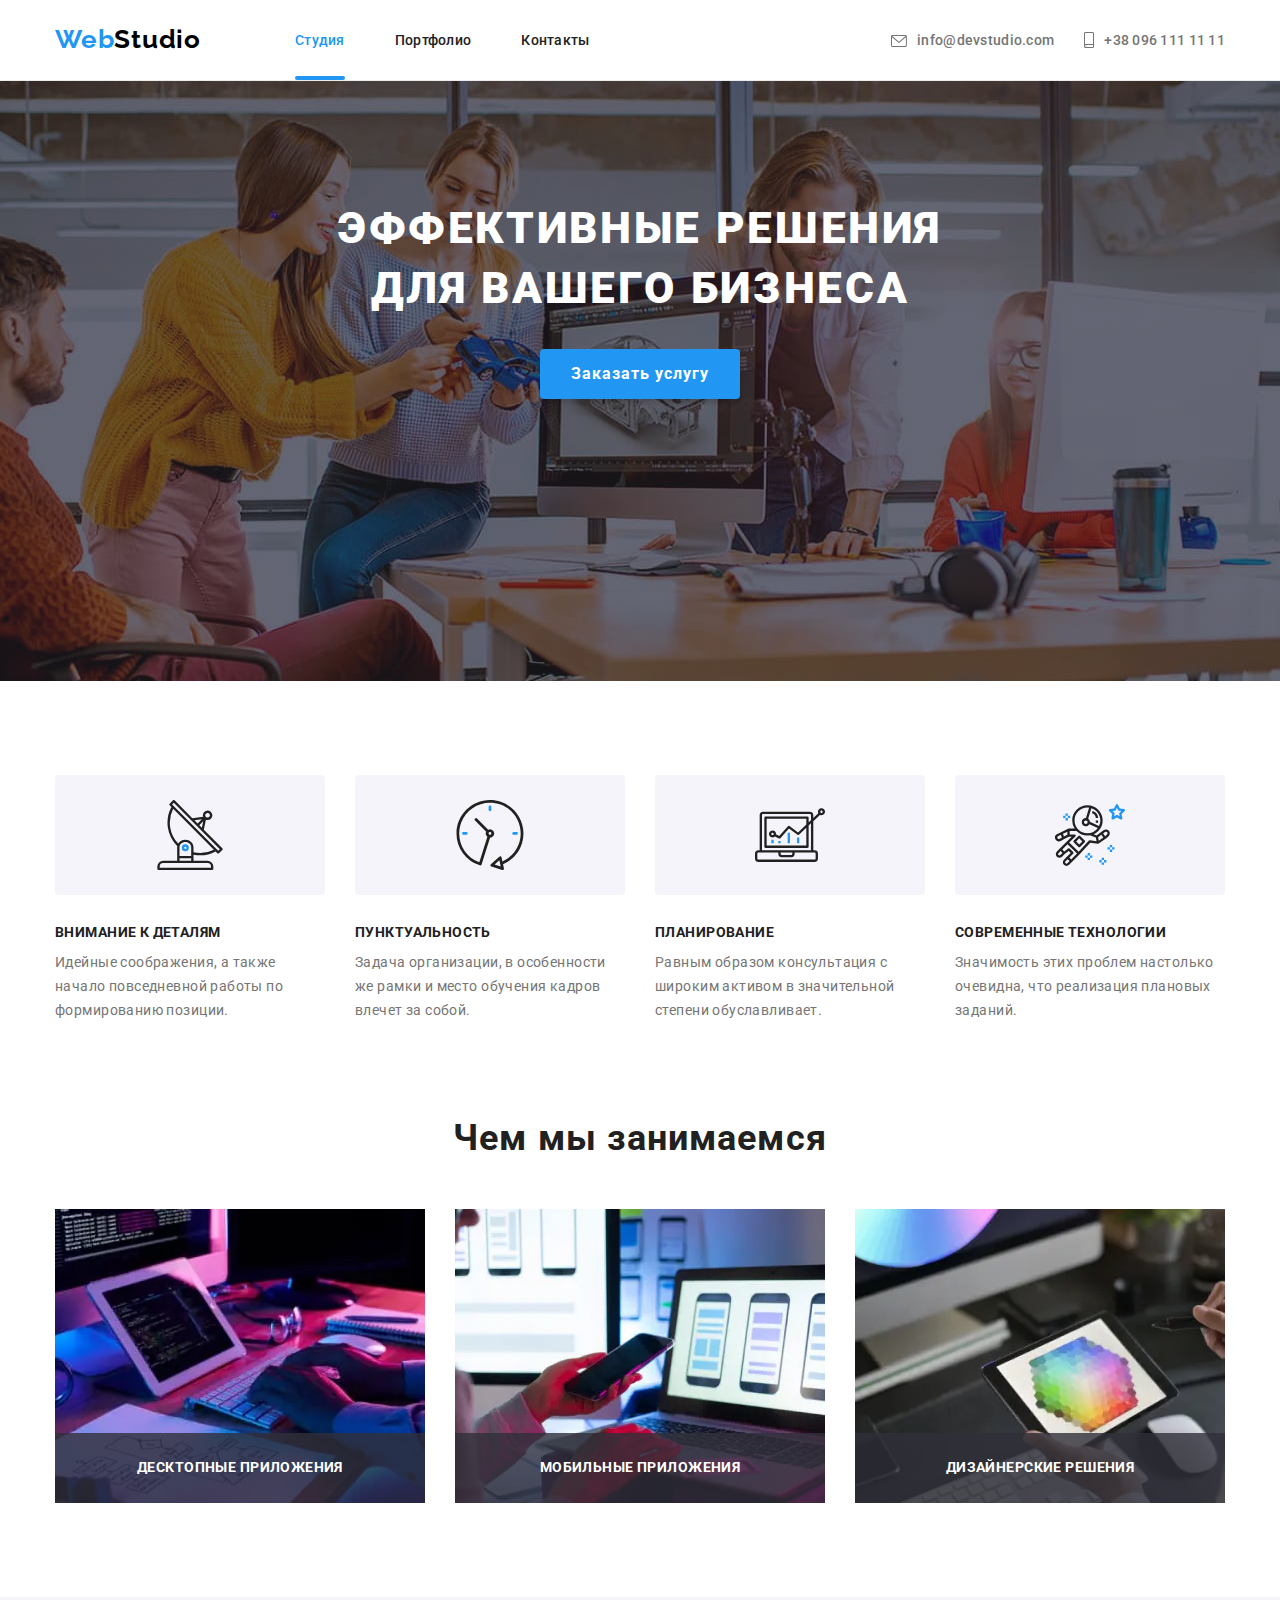
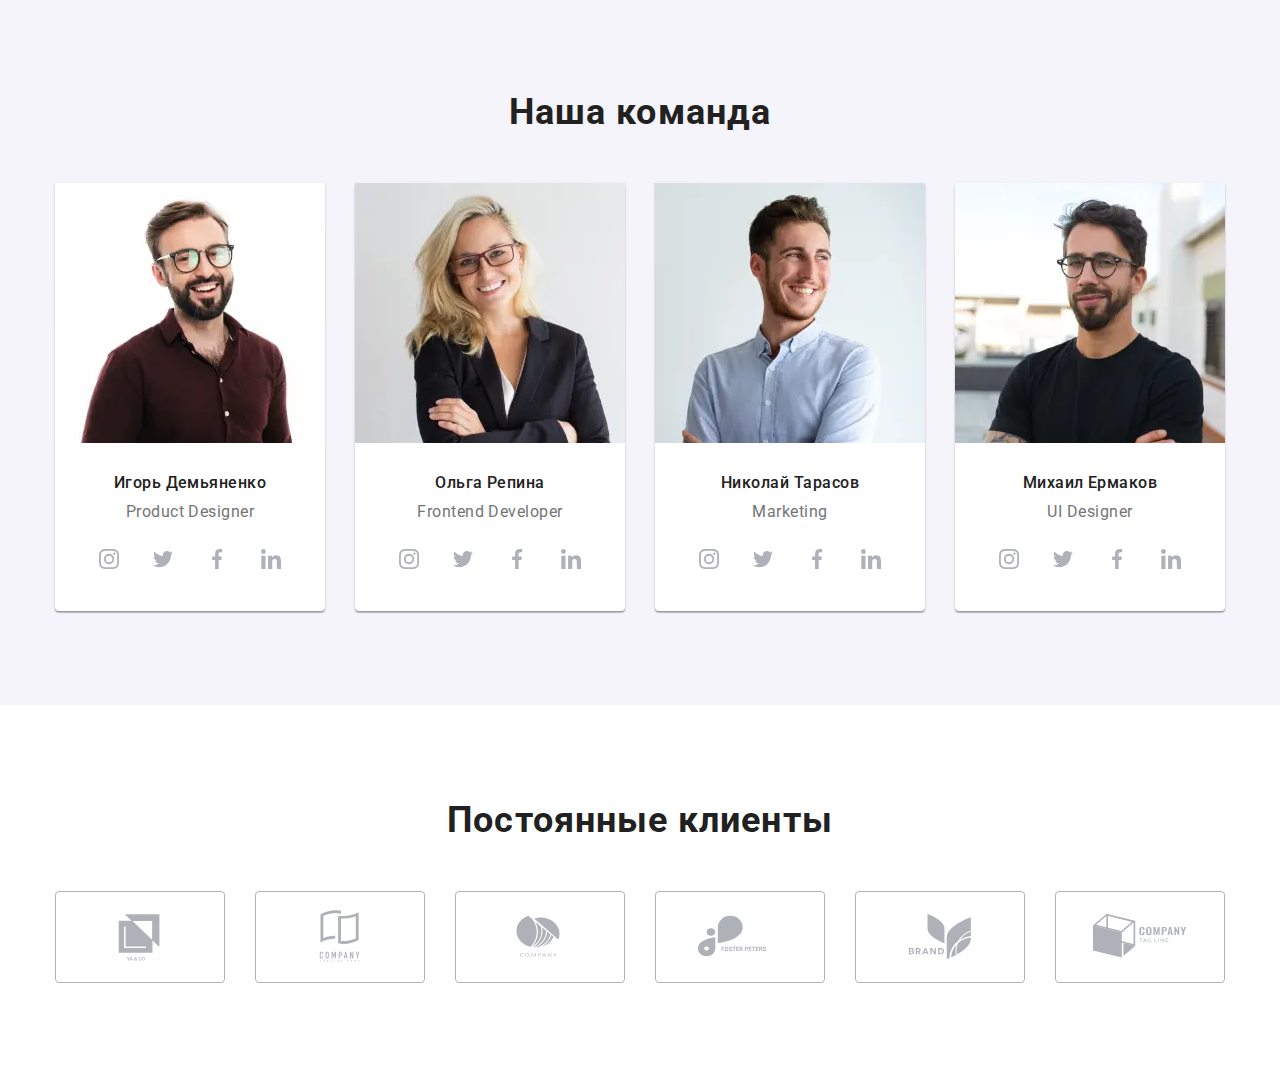
==== commit 2c8ab477: "fixed html (activity section) and added media queries for client" ====
--- a/index.html
+++ b/index.html
@@ -232,7 +232,6 @@
 										"
 										type="image/webp"
 									/>
-									<source />
 									<source
 										srcset="
 											./images/activity/activity-img-1.jpg    1x,
@@ -241,7 +240,6 @@
 										"
 										type="image/jpeg"
 									/>
-									<source />
 									<img src="./images/activity/activity-img-1.jpg" alt="Направление деятельности" />
 								</picture>
 							</a>
@@ -259,7 +257,6 @@
 										"
 										type="image/webp"
 									/>
-									<source />
 									<source
 										srcset="
 											./images/activity/activity-img-2.jpg    1x,
@@ -268,7 +265,6 @@
 										"
 										type="image/jpeg"
 									/>
-									<source />
 									<img src="./images/activity/activity-img-2.jpg" alt="Направление деятельности" />
 								</picture>
 							</a>
@@ -286,7 +282,6 @@
 										"
 										type="image/webp"
 									/>
-									<source />
 									<source
 										srcset="
 											./images/activity/activity-img-3.jpg    1x,
@@ -295,7 +290,6 @@
 										"
 										type="image/jpeg"
 									/>
-									<source />
 									<img src="./images/activity/activity-img-3.jpg" alt="Направление деятельности" />
 								</picture>
 							</a>
@@ -772,7 +766,7 @@
 				</div>
 			</section>
 
-			<!-- <section class="clients section">
+			<section class="clients section">
 				<div class="container">
 					<h2 class="section-title">Постоянные клиенты</h2>
 					<ul class="client-list list">
@@ -825,7 +819,7 @@
 						</li>
 					</ul>
 				</div>
-			</section> -->
+			</section>
 		</main>
 
 		<!-- <footer class="footer">
--- a/css/main.min.css
+++ b/css/main.min.css
@@ -1 +1 @@
-:root{--primary-font-family: "Roboto", sans-serif;--main-logo-font-family: "Raleway", sans-serif;--primary-text-color: #212121;--secondary-text-color: #757575;--opacity-text-color: rgba(255, 255, 255, 0.6);--placeholder-text-color: rgba(117, 117, 117, 0.5);--accent-color: #2196F3;--btn-color-hover: #188CE8;--primary-white-color: #ffffff;--primary-bg-color: #2F303A;--secondary-bg-color: #F5F4FA;--activity-bg-color: rgba(47, 48, 58, 0.8);--fallback-bg-color: #C4C4C4;--backdrop-bg-color: rgba(0, 0, 0, 0.2);--logo-black-color: #000000;--primary-border-color: #EEEEEE;--secondary-border-color: #ECECEC;--primary-icon-color: #AFB1B8;--bg-icon-color: rgba(255, 255, 255, 0.1);--overlay-card-color: rgba(33, 150, 243, 0.9);--project-card-gap: 30px;--duration: 250ms;--timing-function: cubic-bezier(0.4, 0, 0.2, 1)}.social-list__link,.contact-form__checkbox-label,.modal__close-btn,.footer-list__link,.client-list__link,.feature__icon-box{display:-webkit-box;display:-ms-flexbox;display:flex;-webkit-box-pack:center;-ms-flex-pack:center;justify-content:center;-webkit-box-align:center;-ms-flex-align:center;align-items:center}.contact-form__submit-btn,.hero__title,.hero{margin-left:auto;margin-right:auto}/*! modern-normalize v1.1.0 | MIT License | https://github.com/sindresorhus/modern-normalize */*,::before,::after{-webkit-box-sizing:border-box;box-sizing:border-box}html{line-height:1.15;-webkit-text-size-adjust:100%;-moz-tab-size:4;-o-tab-size:4;tab-size:4}body{margin:0;font-family:system-ui,-apple-system,"Segoe UI",Roboto,Helvetica,Arial,sans-serif,"Apple Color Emoji","Segoe UI Emoji"}hr{height:0;color:inherit}abbr[title]{-webkit-text-decoration:underline dotted;text-decoration:underline dotted}b,strong{font-weight:bolder}code,kbd,samp,pre{font-family:ui-monospace,SFMono-Regular,Consolas,"Liberation Mono",Menlo,monospace;font-size:1em}small{font-size:80%}sub,sup{font-size:75%;line-height:0;position:relative;vertical-align:baseline}sub{bottom:-0.25em}sup{top:-0.5em}table{text-indent:0;border-color:inherit}button,input,optgroup,select,textarea{font-family:inherit;font-size:100%;line-height:1.15;margin:0}button,select{text-transform:none}button,[type=button],[type=reset],[type=submit]{-webkit-appearance:button}::-moz-focus-inner{border-style:none;padding:0}:-moz-focusring{outline:1px dotted ButtonText}:-moz-ui-invalid{box-shadow:none}legend{padding:0}progress{vertical-align:baseline}::-webkit-inner-spin-button,::-webkit-outer-spin-button{height:auto}[type=search]{-webkit-appearance:textfield;outline-offset:-2px}::-webkit-search-decoration{-webkit-appearance:none}::-webkit-file-upload-button{-webkit-appearance:button;font:inherit}summary{display:list-item}.visually-hidden{position:absolute;width:1px;height:1px;margin:-1px;border:0;padding:0;white-space:nowrap;-webkit-clip-path:inset(100%);clip-path:inset(100%);clip:rect(0 0 0 0);overflow:hidden}h1,h2,h3,h4,h5,h6,p{margin-top:0;margin-bottom:0}ul,ol{margin-top:0;margin-bottom:0;padding-left:0}img{display:block;max-width:100%;height:auto}.list{list-style:none}.link{text-decoration:none}.container{padding-left:15px;padding-right:15px}@media screen and (min-width: 480px){.container{width:480px;margin-left:auto;margin-right:auto}}@media screen and (min-width: 768px){.container{width:768px}}@media screen and (min-width: 1200px){.container{width:1200px}}body{font-family:var(--primary-font-family);color:var(--primary-text-color);background-color:var(--primary-white-color)}.section{padding-top:60px;padding-bottom:60px}@media screen and (min-width: 1200px){.section{padding-top:94px;padding-bottom:94px}}.header{background-color:var(--primary-white-color);border-bottom:1px solid var(--secondary-border-color)}.header__container{display:-webkit-box;display:-ms-flexbox;display:flex;-webkit-box-pack:justify;-ms-flex-pack:justify;justify-content:space-between;-webkit-box-align:center;-ms-flex-align:center;align-items:center}@media screen and (max-width: 767px){.menu-nav__list,.menu-contact{display:none}.mobile-menu{position:absolute;top:0;left:0;width:100%;height:100vh;overflow:auto;background-color:var(--primary-white-color);z-index:1;opacity:0;visibility:hidden;pointer-events:none;-webkit-transition:opacity var(--duration) var(--timing-function),visibility var(--duration) var(--timing-function);transition:opacity var(--duration) var(--timing-function),visibility var(--duration) var(--timing-function)}.mobile-menu.is-open{opacity:1;visibility:visible;pointer-events:auto}.mobile-menu__container{position:relative;display:-webkit-box;display:-ms-flexbox;display:flex;-webkit-box-orient:vertical;-webkit-box-direction:normal;-ms-flex-direction:column;flex-direction:column;-webkit-box-pack:justify;-ms-flex-pack:justify;justify-content:space-between;height:100%;padding:48px 40px}.mobile-menu-btn{background-color:rgba(0,0,0,0);border:none;padding:0;line-height:0}.mobile-menu-btn__icon:hover,.mobile-menu-btn__icon:focus{fill:var(--accent-color)}.mobile-menu-btn__close{position:absolute;top:10px;right:15px}.mobile-menu__nav-item:not(:first-child){margin-top:32px}.mobile-menu__nav-link{font-weight:500;font-size:40px;line-height:1.18;letter-spacing:.02em;color:var(--primary-text-color);-webkit-transition:color var(--duration) var(--timing-function);transition:color var(--duration) var(--timing-function)}.mobile-menu__nav-link.current,.mobile-menu__nav-link:hover,.mobile-menu__nav-link:focus{color:var(--accent-color)}.mobile-menu__contact-item:first-child{margin-top:72px}.mobile-menu__contact-item:not(:first-child){margin-top:32px}.mobile-menu__contact-link{font-weight:500;font-size:24px;line-height:1.17;letter-spacing:.02em;color:var(--secondary-text-color)}.mobile-menu__contact-link--accent{font-weight:500;font-size:34px;line-height:1.18;letter-spacing:.02em;color:var(--accent-color)}.mobile-menu__social-media-list{display:-webkit-box;display:-ms-flexbox;display:flex;margin-top:64px}.mobile-menu__social-media-link{font-weight:500;font-size:18px;line-height:1.22;letter-spacing:.02em;color:var(--accent-color)}.mobile-menu__social-media-item:not(:last-child){margin-right:10px;padding-right:10px;border-right:1px solid rgba(33,33,33,.2)}}@media screen and (max-width: 440px){.mobile-menu__contact-link--accent{font-weight:500;font-size:26px;line-height:1.23;letter-spacing:.02em}.mobile-menu__social-media-list{-ms-flex-wrap:wrap;flex-wrap:wrap}.mobile-menu__social-media-item{margin-top:10px}}@media screen and (min-width: 768px){.mobile-menu-btn,.mobile-menu{display:none}.menu-nav{display:-webkit-box;display:-ms-flexbox;display:flex;-webkit-box-align:center;-ms-flex-align:center;align-items:center}.menu-nav__list{display:-webkit-box;display:-ms-flexbox;display:flex;-webkit-box-pack:justify;-ms-flex-pack:justify;justify-content:space-between}.menu-nav__item:not(:first-child){margin-left:50px}.menu-nav__link{position:relative;padding-top:32px;padding-bottom:32px;font-weight:500;font-size:14px;line-height:1.14;letter-spacing:.02em;color:var(--primary-text-color);-webkit-transition:color var(--duration) var(--timing-function);transition:color var(--duration) var(--timing-function)}.menu-nav__link.current,.menu-nav__link:hover,.menu-nav__link:focus{color:var(--accent-color)}.menu-nav__link::after{content:"";position:absolute;bottom:0;display:block;width:100%;height:4px;background-color:var(--accent-color);border-radius:2px;-webkit-transform:scaleX(0);transform:scaleX(0);-webkit-transition:-webkit-transform var(--duration) var(--timing-function);transition:-webkit-transform var(--duration) var(--timing-function);transition:transform var(--duration) var(--timing-function);transition:transform var(--duration) var(--timing-function), -webkit-transform var(--duration) var(--timing-function)}.menu-nav__link.current:after,.menu-nav__link:hover::after,.menu-nav__link:focus::after{-webkit-transform:scaleX(1);transform:scaleX(1)}.menu-contact__item:not(:first-child){margin-top:10px}.menu-contact__link{position:relative;-webkit-box-align:center;-ms-flex-align:center;align-items:center;font-weight:500;font-size:12px;line-height:1.17;letter-spacing:.02em;color:var(--secondary-text-color);-webkit-transition:color var(--duration) var(--timing-function);transition:color var(--duration) var(--timing-function)}.menu-contact__link:hover,.menu-contact__link:focus{color:var(--accent-color)}.menu-contact__icon{fill:currentColor;position:absolute}.menu-contact__icon-envelope{top:3px;left:-22px}.menu-contact__icon-phone{top:-1px;left:-22px}}@media screen and (min-width: 1200px){.menu-contact{display:-webkit-box;display:-ms-flexbox;display:flex}.menu-contact__item:not(:first-child){margin-top:0;margin-left:50px}.menu-contact__link{font-weight:500;font-size:14px;line-height:1.14;letter-spacing:.02em}.menu-contact__icon-envelope{left:-26px;width:16px;height:12px}.menu-contact__icon-phone{top:0;left:-20px;width:10px;height:16px}}.hero{max-width:480px;min-height:400px;padding-top:118px;padding-bottom:118px;text-align:center;background-size:cover;background-repeat:no-repeat;background-position:center;background-color:var(--fallback-bg-color)}.hero__title{max-width:360px;font-weight:900;font-size:26px;line-height:1.62;letter-spacing:.06em;color:var(--primary-white-color);text-transform:uppercase}.hero__btn{min-width:200px;padding:10px 26px;margin-top:30px;font-weight:700;font-size:16px;line-height:1.88;letter-spacing:.06em;color:var(--primary-white-color);background-color:var(--accent-color);border:none;border-radius:4px;-webkit-box-shadow:0px 4px 4px rgba(0,0,0,.15);box-shadow:0px 4px 4px rgba(0,0,0,.15);-webkit-transition:background-color var(--duration) var(--timing-function);transition:background-color var(--duration) var(--timing-function)}.hero__btn:hover,.hero__btn:focus{background-color:var(--btn-color-hover)}@media screen and (max-width: 767px){.hero{background-image:-webkit-gradient(linear, left top, right top, from(rgba(47, 48, 58, 0.4)), to(rgba(47, 48, 58, 0.4))),url("../images/bg-hero-480.jpg");background-image:linear-gradient(to right, rgba(47, 48, 58, 0.4), rgba(47, 48, 58, 0.4)),url("../images/bg-hero-480.jpg")}}@media screen and (max-width: 767px)and (min-device-pixel-ratio: 2),screen and (max-width: 767px)and (-webkit-min-device-pixel-ratio: 2),screen and (max-width: 767px)and (min-resolution: 192dpi),screen and (max-width: 767px)and (min-resolution: 2dppx){.hero{background-image:-webkit-gradient(linear, left top, right top, from(rgba(47, 48, 58, 0.4)), to(rgba(47, 48, 58, 0.4))),url("../images/bg-hero-480@2x.jpg");background-image:linear-gradient(to right, rgba(47, 48, 58, 0.4), rgba(47, 48, 58, 0.4)),url("../images/bg-hero-480@2x.jpg")}}@media screen and (max-width: 767px)and (min-device-pixel-ratio: 3),screen and (max-width: 767px)and (-webkit-min-device-pixel-ratio: 3),screen and (max-width: 767px)and (min-resolution: 288dpi),screen and (max-width: 767px)and (min-resolution: 3dppx){.hero{background-image:-webkit-gradient(linear, left top, right top, from(rgba(47, 48, 58, 0.4)), to(rgba(47, 48, 58, 0.4))),url("../images/bg-hero-480@3x.jpg");background-image:linear-gradient(to right, rgba(47, 48, 58, 0.4), rgba(47, 48, 58, 0.4)),url("../images/bg-hero-480@3x.jpg")}}@media screen and (min-width: 768px)and (max-width: 1200px){.hero{max-width:768px;background-image:-webkit-gradient(linear, left top, right top, from(rgba(47, 48, 58, 0.4)), to(rgba(47, 48, 58, 0.4))),url("../images/bg-hero-768.jpg");background-image:linear-gradient(to right, rgba(47, 48, 58, 0.4), rgba(47, 48, 58, 0.4)),url("../images/bg-hero-768.jpg")}}@media screen and (min-width: 768px)and (max-width: 1200px)and (min-device-pixel-ratio: 2),screen and (min-width: 768px)and (max-width: 1200px)and (-webkit-min-device-pixel-ratio: 2),screen and (min-width: 768px)and (max-width: 1200px)and (min-resolution: 192dpi),screen and (min-width: 768px)and (max-width: 1200px)and (min-resolution: 2dppx){.hero{background-image:-webkit-gradient(linear, left top, right top, from(rgba(47, 48, 58, 0.4)), to(rgba(47, 48, 58, 0.4))),url("../images/bg-hero-768@2x.jpg");background-image:linear-gradient(to right, rgba(47, 48, 58, 0.4), rgba(47, 48, 58, 0.4)),url("../images/bg-hero-768@2x.jpg")}}@media screen and (min-width: 768px)and (max-width: 1200px)and (min-device-pixel-ratio: 3),screen and (min-width: 768px)and (max-width: 1200px)and (-webkit-min-device-pixel-ratio: 3),screen and (min-width: 768px)and (max-width: 1200px)and (min-resolution: 288dpi),screen and (min-width: 768px)and (max-width: 1200px)and (min-resolution: 3dppx){.hero{background-image:-webkit-gradient(linear, left top, right top, from(rgba(47, 48, 58, 0.4)), to(rgba(47, 48, 58, 0.4))),url("../images/bg-hero-768@3x.jpg");background-image:linear-gradient(to right, rgba(47, 48, 58, 0.4), rgba(47, 48, 58, 0.4)),url("../images/bg-hero-768@3x.jpg")}}@media screen and (min-width: 1200px){.hero{max-width:1600px;min-height:600px;background-image:-webkit-gradient(linear, left top, right top, from(rgba(47, 48, 58, 0.4)), to(rgba(47, 48, 58, 0.4))),url("../images/bg-hero-1200.jpg");background-image:linear-gradient(to right, rgba(47, 48, 58, 0.4), rgba(47, 48, 58, 0.4)),url("../images/bg-hero-1200.jpg")}.hero__title{max-width:696px;font-weight:900;font-size:44px;line-height:1.36;letter-spacing:.06em}}@media screen and (min-width: 1200px)and (min-device-pixel-ratio: 2),screen and (min-width: 1200px)and (-webkit-min-device-pixel-ratio: 2),screen and (min-width: 1200px)and (min-resolution: 192dpi),screen and (min-width: 1200px)and (min-resolution: 2dppx){.hero{background-image:-webkit-gradient(linear, left top, right top, from(rgba(47, 48, 58, 0.4)), to(rgba(47, 48, 58, 0.4))),url("../images/bg-hero-1200@2x.jpg");background-image:linear-gradient(to right, rgba(47, 48, 58, 0.4), rgba(47, 48, 58, 0.4)),url("../images/bg-hero-1200@2x.jpg")}}@media screen and (min-width: 1200px)and (min-device-pixel-ratio: 3),screen and (min-width: 1200px)and (-webkit-min-device-pixel-ratio: 3),screen and (min-width: 1200px)and (min-resolution: 288dpi),screen and (min-width: 1200px)and (min-resolution: 3dppx){.hero{background-image:-webkit-gradient(linear, left top, right top, from(rgba(47, 48, 58, 0.4)), to(rgba(47, 48, 58, 0.4))),url("../images/bg-hero-1200@3x.jpg");background-image:linear-gradient(to right, rgba(47, 48, 58, 0.4), rgba(47, 48, 58, 0.4)),url("../images/bg-hero-1200@3x.jpg")}}.feature__list-item:not(:first-child){margin-top:30px}.feature__title{margin-top:30px;font-weight:700;font-size:14px;line-height:1.14;letter-spacing:.03em;text-transform:uppercase}.feature__description{margin-top:10px;font-weight:400;font-size:14px;line-height:1.71;letter-spacing:.03em;color:var(--secondary-text-color)}.feature__icon-box{height:120px;background-color:var(--secondary-bg-color);border-radius:4px}@media screen and (max-width: 767px){.feature__title{text-align:center}}@media screen and (min-width: 768px){.feature__list{display:-webkit-box;display:-ms-flexbox;display:flex;-ms-flex-wrap:wrap;flex-wrap:wrap;-webkit-box-pack:justify;-ms-flex-pack:justify;justify-content:space-between;gap:30px}.feature__list-item{-ms-flex-preferred-size:calc((100% - 30px)/2);flex-basis:calc((100% - 30px)/2)}.feature__list-item:not(:first-child){margin-top:0px}}@media screen and (min-width: 1200px){.feature{padding-bottom:0}.feature__list-item{-ms-flex-preferred-size:calc((100% - 90px)/4);flex-basis:calc((100% - 90px)/4)}}@media screen and (max-width: 1199px){.activity{display:none}}@media screen and (min-width: 1200px){.activity-list{display:-webkit-box;display:-ms-flexbox;display:flex;-webkit-box-pack:justify;-ms-flex-pack:justify;justify-content:space-between;margin-top:50px}.activity-list__item{position:relative}.activity-list__title{position:absolute;bottom:0;display:-webkit-box;display:-ms-flexbox;display:flex;-webkit-box-pack:center;-ms-flex-pack:center;justify-content:center;-webkit-box-align:center;-ms-flex-align:center;align-items:center;width:100%;height:70px;font-weight:700;font-size:14px;line-height:1.14;letter-spacing:.03em;text-transform:uppercase;color:var(--primary-white-color);background-color:var(--activity-bg-color);pointer-events:none}}.staff{background-color:var(--secondary-bg-color)}.staff-list{display:-webkit-box;display:-ms-flexbox;display:flex;-ms-flex-wrap:wrap;flex-wrap:wrap;row-gap:30px;margin-left:-30px;margin-top:50px}.staff-list__item{margin-left:30px;background-color:var(--primary-white-color);-webkit-box-shadow:0px 1px 3px rgba(0,0,0,.12),0px 1px 1px rgba(0,0,0,.14),0px 2px 1px rgba(0,0,0,.2);box-shadow:0px 1px 3px rgba(0,0,0,.12),0px 1px 1px rgba(0,0,0,.14),0px 2px 1px rgba(0,0,0,.2);border-radius:0px 0px 4px 4px}.staff-list__name{margin-top:30px;font-weight:500;font-size:16px;line-height:1.19;letter-spacing:.03em;text-transform:capitalize;text-align:center}.staff-list__position{margin-top:10px;font-weight:400;font-size:16px;line-height:1.19;letter-spacing:.03em;text-transform:capitalize;text-align:center;color:var(--secondary-text-color)}.client-list{display:-webkit-box;display:-ms-flexbox;display:flex;-webkit-box-pack:center;-ms-flex-pack:center;justify-content:center;margin-top:50px}.client-list__item{width:170px;height:92px}.client-list__item:not(:first-child){margin-left:30px}.client-list__link{width:100%;height:100%;color:var(--primary-icon-color);background-color:var(--primary-white-color);border:1px solid var(--primary-icon-color);border-radius:4px;-webkit-transition:border-color var(--duration) var(--timing-function),color var(--duration) var(--timing-function);transition:border-color var(--duration) var(--timing-function),color var(--duration) var(--timing-function)}.client-list__link:hover,.client-list__link:focus{color:var(--accent-color);border-color:var(--accent-color)}.client-list__icon{fill:currentColor}.client-list__link:hover .client-list__icon,.client-list__link:focus .client-list__icon{fill:currentColor}.footer{padding-top:60px;padding-bottom:60px;background-color:var(--primary-bg-color)}.footer .logo{color:var(--primary-white-color);margin-right:0;padding:0}.footer-container{display:-webkit-box;display:-ms-flexbox;display:flex;-webkit-box-align:baseline;-ms-flex-align:baseline;align-items:baseline}.footer-social-wrapper{margin-left:70px}.footer-form{margin-left:92px}.footer-form__wrapper{display:-webkit-box;display:-ms-flexbox;display:flex;margin-top:20px}.footer-form__input{width:358px;height:50px;padding:15px 16px;color:var(--primary-white-color);border:1px solid rgba(255,255,255,.3);border-radius:4px;-webkit-filter:drop-shadow(0px 4px 4px rgba(0, 0, 0, 0.15));filter:drop-shadow(0px 4px 4px rgba(0, 0, 0, 0.15));background-color:rgba(0,0,0,0)}.footer-form__input::-webkit-input-placeholder{line-height:1.25;letter-spacing:.03em;color:var(--opacity-text-color)}.footer-form__input::-moz-placeholder{line-height:1.25;letter-spacing:.03em;color:var(--opacity-text-color)}.footer-form__input:-ms-input-placeholder{line-height:1.25;letter-spacing:.03em;color:var(--opacity-text-color)}.footer-form__input::-ms-input-placeholder{line-height:1.25;letter-spacing:.03em;color:var(--opacity-text-color)}.footer-form__input::placeholder{line-height:1.25;letter-spacing:.03em;color:var(--opacity-text-color)}.footer-form__btn{min-width:200px;margin-left:12px;padding:10px 28px;font-weight:700;font-size:16px;line-height:1.88;letter-spacing:.06em;color:var(--primary-white-color);border:none;border-radius:4px;-webkit-box-shadow:0px 4px 4px rgba(0,0,0,.15);box-shadow:0px 4px 4px rgba(0,0,0,.15);background-color:var(--accent-color)}.footer-form__btn-text{display:-webkit-inline-box;display:-ms-inline-flexbox;display:inline-flex;-webkit-box-align:center;-ms-flex-align:center;align-items:center}.footer-form__btn-text::after{content:"";width:24px;height:24px;margin-left:10px;background-image:url(../images/icons/mailing-icon.svg)}.footer-call{font-weight:700;font-size:14px;line-height:1.14;letter-spacing:.03em;text-transform:uppercase;color:var(--primary-white-color)}.footer-list{display:-webkit-box;display:-ms-flexbox;display:flex}.footer-list__item{width:44px;height:44px;margin-top:20px}.footer-list__item:not(:first-child){margin-left:10px}.footer-list__link{width:100%;height:100%;fill:var(--primary-white-color);background-color:var(--bg-icon-color);border-radius:50%;-webkit-transition:background-color var(--duration) var(--timing-function);transition:background-color var(--duration) var(--timing-function)}.footer-list__link:hover,.footer-list__link:focus{background-color:var(--accent-color)}.logo{display:inline-block;padding-top:16px;padding-bottom:16px;font-family:var(--main-logo-font-family);font-weight:700;font-size:.1px;line-height:1;letter-spacing:0;color:var(--logo-black-color)}.logo__font-size{font-weight:inherit;font-size:26px;line-height:1.15;letter-spacing:.03em}.logo__accent-color{color:var(--accent-color)}@media screen and (min-width: 768px){.logo{padding-top:26px;padding-bottom:26px;margin-right:88px}}@media screen and (min-width: 1200px){.logo{padding-top:25px;padding-bottom:25px;margin-right:94px}}.section-title{font-weight:700;font-size:36px;line-height:1.17;letter-spacing:.03em;text-align:center}.backdrop{position:fixed;top:0;left:0;width:100vw;height:100vh;overflow-y:scroll;background-color:var(--backdrop-bg-color);-webkit-transform:scale(1) rotate(360deg);transform:scale(1) rotate(360deg);-webkit-transition:visibility var(--duration) var(--timing-function),-webkit-transform var(--duration) var(--timing-function);transition:visibility var(--duration) var(--timing-function),-webkit-transform var(--duration) var(--timing-function);transition:transform var(--duration) var(--timing-function),visibility var(--duration) var(--timing-function);transition:transform var(--duration) var(--timing-function),visibility var(--duration) var(--timing-function),-webkit-transform var(--duration) var(--timing-function)}.backdrop.is-hidden{-webkit-transform:scale(0) rotate(0deg);transform:scale(0) rotate(0deg);visibility:hidden;pointer-events:none}@media screen and (max-width: 767px){.backdrop{padding:94px 15px}}@media screen and (min-width: 768px)and (max-width: 1200px){.backdrop{padding:208px 159px}}.modal{position:relative;width:450px;height:auto;padding:40px;margin:0 auto;background-color:var(--primary-white-color);-webkit-box-shadow:0px 1px 3px rgba(0,0,0,.12),0px 1px 1px rgba(0,0,0,.14),0px 2px 1px rgba(0,0,0,.2);box-shadow:0px 1px 3px rgba(0,0,0,.12),0px 1px 1px rgba(0,0,0,.14),0px 2px 1px rgba(0,0,0,.2);border-radius:4px}.modal__close-btn{position:absolute;top:8px;right:8px;width:30px;height:30px;padding:0;border:1px solid rgba(0,0,0,.1);border-radius:50%;background-color:rgba(0,0,0,0);cursor:pointer}.modal__close-icon{-webkit-transition:fill var(--duration) var(--timing-function);transition:fill var(--duration) var(--timing-function)}.modal__close-btn:hover .modal__close-icon,.modal__close-btn:focus .modal__close-icon{fill:var(--accent-color)}@media screen and (max-width: 479px){.modal{width:99%}}@media screen and (min-width: 1200px){.modal{position:absolute;top:50%;left:50%;-webkit-transform:translate(-50%, -50%);transform:translate(-50%, -50%);width:528px;height:582px}}.contact-form-call{display:block;text-align:center;font-weight:700;font-size:20px;line-height:1.5;letter-spacing:.03em}.contact-form{margin-top:12px}.contact-form__list{line-height:.01}.contact-form__list-item:not(:first-child){margin-top:10px}.contact-form__label-text{font-weight:inherit;font-size:12px;line-height:1.17;letter-spacing:.01em;color:var(--secondary-text-color)}.contact-form__input-wrapper{position:relative;display:block;margin-top:4px;color:var(--accent-color)}.contact-form__input,.contact-form__message{width:100%;border:1px solid rgba(33,33,33,.2);border-radius:4px;-webkit-transition:border-color var(--duration) var(--timing-function);transition:border-color var(--duration) var(--timing-function)}.contact-form__input{height:40px;padding-left:42px}.contact-form__message{resize:none;height:120px;margin-top:4px;padding:12px 16px}.contact-form__message::-webkit-input-placeholder{font-weight:inherit;font-size:12px;line-height:1.17;letter-spacing:.01em;color:var(--placeholder-text-color)}.contact-form__message::-moz-placeholder{font-weight:inherit;font-size:12px;line-height:1.17;letter-spacing:.01em;color:var(--placeholder-text-color)}.contact-form__message:-ms-input-placeholder{font-weight:inherit;font-size:12px;line-height:1.17;letter-spacing:.01em;color:var(--placeholder-text-color)}.contact-form__message::-ms-input-placeholder{font-weight:inherit;font-size:12px;line-height:1.17;letter-spacing:.01em;color:var(--placeholder-text-color)}.contact-form__message::placeholder{font-weight:inherit;font-size:12px;line-height:1.17;letter-spacing:.01em;color:var(--placeholder-text-color)}.contact-form__input:focus,.contact-form__message:focus{outline:none;border-color:var(--accent-color)}.contact-form__input-icon{position:absolute;top:50%;left:12px;-webkit-transform:translateY(-50%);transform:translateY(-50%);-webkit-transition:fill var(--duration) var(--timing-function);transition:fill var(--duration) var(--timing-function)}.contact-form__input:focus+.contact-form__input-icon{fill:var(--accent-color)}.contact-form__text-agreement{color:var(--accent-color)}.contact-form__checkbox-wrapper{margin-top:20px}.contact-form__checkbox-label{cursor:pointer}.contact-form__checkbox-label::before{content:"";width:16px;height:15px;border-radius:2px;background-image:url(../images/icons/checkbox-off-icon.svg);background-repeat:no-repeat}.contact-form__checkbox-label>.contact-form__label-text{margin-left:7px;font-weight:inherit;font-size:12px;line-height:1.17;letter-spacing:.03em}.contact-form__checkbox-input:checked+.contact-form__checkbox-label::before{background-color:var(--accent-color);background-image:url(../images/icons/checkbox-on-icon.svg)}.contact-form__checkbox-input:focus+.contact-form__checkbox-label::before{outline:2px solid var(--accent-color);outline-offset:2px}.contact-form__submit-btn{display:block;min-width:200px;padding:10px 26px;margin-top:30px;font-weight:700;font-size:16px;line-height:1.88;letter-spacing:.06em;color:var(--primary-white-color);background-color:var(--accent-color);border:none;border-radius:4px;-webkit-box-shadow:0px 4px 4px rgba(0,0,0,.15);box-shadow:0px 4px 4px rgba(0,0,0,.15);-webkit-transition:background-color var(--duration) var(--timing-function);transition:background-color var(--duration) var(--timing-function)}.contact-form__submit-btn:hover,.contact-form__submit-btn:focus{background-color:var(--btn-color-hover)}@media screen and (max-width: 479px){.contact-form__label-text{width:90%}}@media screen and (min-width: 1200px){.contact-form-call{font-weight:700;font-size:20px;line-height:1.15;letter-spacing:.03em}.contact-form__checkbox-label>.contact-form__label-text{font-weight:inherit;font-size:14px;line-height:1.71;letter-spacing:.03em}}.button{font-family:inherit;cursor:pointer}.social-list{display:-webkit-box;display:-ms-flexbox;display:flex;-webkit-box-pack:center;-ms-flex-pack:center;justify-content:center;margin-top:16px;margin-bottom:24px}.social-list__item{width:44px;height:44px}.social-list__item:not(:first-child){margin-left:10px}.social-list__link{width:100%;height:100%;fill:var(--primary-icon-color);background-color:var(--primary-white-color);border-radius:50%;-webkit-transition:background-color var(--duration) var(--timing-function);transition:background-color var(--duration) var(--timing-function)}.social-list__link:hover,.social-list__link:focus{background-color:var(--accent-color)}.social-list__icon{-webkit-transition:fill var(--duration) var(--timing-function);transition:fill var(--duration) var(--timing-function)}.social-list__link:hover .social-list__icon,.social-list__link:focus .social-list__icon{fill:var(--primary-white-color)}@media screen and (min-width: 1200px){.social-list{margin-bottom:30px}}.contact-list{margin-top:20px;padding-right:22px}.contact-list__item:not(:first-child){margin-top:9px}.contact-list__link{font-weight:400;font-size:14px;line-height:1.71;letter-spacing:.03em;font-style:normal;color:var(--opacity-text-color);-webkit-transition:color var(--duration) var(--timing-function);transition:color var(--duration) var(--timing-function)}.contact-list__link:hover,.contact-list__link:focus{color:var(--accent-color)}.contact-list__link-opacity{color:var(--primary-white-color)}/*# sourceMappingURL=main.min.css.map */+:root{--primary-font-family: "Roboto", sans-serif;--main-logo-font-family: "Raleway", sans-serif;--primary-text-color: #212121;--secondary-text-color: #757575;--opacity-text-color: rgba(255, 255, 255, 0.6);--placeholder-text-color: rgba(117, 117, 117, 0.5);--accent-color: #2196F3;--btn-color-hover: #188CE8;--primary-white-color: #ffffff;--primary-bg-color: #2F303A;--secondary-bg-color: #F5F4FA;--activity-bg-color: rgba(47, 48, 58, 0.8);--fallback-bg-color: #C4C4C4;--backdrop-bg-color: rgba(0, 0, 0, 0.2);--logo-black-color: #000000;--primary-border-color: #EEEEEE;--secondary-border-color: #ECECEC;--primary-icon-color: #AFB1B8;--bg-icon-color: rgba(255, 255, 255, 0.1);--overlay-card-color: rgba(33, 150, 243, 0.9);--project-card-gap: 30px;--duration: 250ms;--timing-function: cubic-bezier(0.4, 0, 0.2, 1)}.social-list__link,.contact-form__checkbox-label,.modal__close-btn,.footer-list__link,.client-list__link,.feature__icon-box{display:-webkit-box;display:-ms-flexbox;display:flex;-webkit-box-pack:center;-ms-flex-pack:center;justify-content:center;-webkit-box-align:center;-ms-flex-align:center;align-items:center}.contact-form__submit-btn,.hero__title,.hero{margin-left:auto;margin-right:auto}/*! modern-normalize v1.1.0 | MIT License | https://github.com/sindresorhus/modern-normalize */*,::before,::after{-webkit-box-sizing:border-box;box-sizing:border-box}html{line-height:1.15;-webkit-text-size-adjust:100%;-moz-tab-size:4;-o-tab-size:4;tab-size:4}body{margin:0;font-family:system-ui,-apple-system,"Segoe UI",Roboto,Helvetica,Arial,sans-serif,"Apple Color Emoji","Segoe UI Emoji"}hr{height:0;color:inherit}abbr[title]{-webkit-text-decoration:underline dotted;text-decoration:underline dotted}b,strong{font-weight:bolder}code,kbd,samp,pre{font-family:ui-monospace,SFMono-Regular,Consolas,"Liberation Mono",Menlo,monospace;font-size:1em}small{font-size:80%}sub,sup{font-size:75%;line-height:0;position:relative;vertical-align:baseline}sub{bottom:-0.25em}sup{top:-0.5em}table{text-indent:0;border-color:inherit}button,input,optgroup,select,textarea{font-family:inherit;font-size:100%;line-height:1.15;margin:0}button,select{text-transform:none}button,[type=button],[type=reset],[type=submit]{-webkit-appearance:button}::-moz-focus-inner{border-style:none;padding:0}:-moz-focusring{outline:1px dotted ButtonText}:-moz-ui-invalid{box-shadow:none}legend{padding:0}progress{vertical-align:baseline}::-webkit-inner-spin-button,::-webkit-outer-spin-button{height:auto}[type=search]{-webkit-appearance:textfield;outline-offset:-2px}::-webkit-search-decoration{-webkit-appearance:none}::-webkit-file-upload-button{-webkit-appearance:button;font:inherit}summary{display:list-item}.visually-hidden{position:absolute;width:1px;height:1px;margin:-1px;border:0;padding:0;white-space:nowrap;-webkit-clip-path:inset(100%);clip-path:inset(100%);clip:rect(0 0 0 0);overflow:hidden}h1,h2,h3,h4,h5,h6,p{margin-top:0;margin-bottom:0}ul,ol{margin-top:0;margin-bottom:0;padding-left:0}img{display:block;max-width:100%;height:auto}.list{list-style:none}.link{text-decoration:none}.container{padding-left:15px;padding-right:15px}@media screen and (min-width: 480px){.container{width:480px;margin-left:auto;margin-right:auto}}@media screen and (min-width: 768px){.container{width:768px}}@media screen and (min-width: 1200px){.container{width:1200px}}body{font-family:var(--primary-font-family);color:var(--primary-text-color);background-color:var(--primary-white-color)}.section{padding-top:60px;padding-bottom:60px}@media screen and (min-width: 1200px){.section{padding-top:94px;padding-bottom:94px}}.header{background-color:var(--primary-white-color);border-bottom:1px solid var(--secondary-border-color)}.header__container{display:-webkit-box;display:-ms-flexbox;display:flex;-webkit-box-pack:justify;-ms-flex-pack:justify;justify-content:space-between;-webkit-box-align:center;-ms-flex-align:center;align-items:center}@media screen and (max-width: 767px){.menu-nav__list,.menu-contact{display:none}.mobile-menu{position:absolute;top:0;left:0;width:100%;height:100vh;overflow:auto;background-color:var(--primary-white-color);z-index:1;opacity:0;visibility:hidden;pointer-events:none;-webkit-transition:opacity var(--duration) var(--timing-function),visibility var(--duration) var(--timing-function);transition:opacity var(--duration) var(--timing-function),visibility var(--duration) var(--timing-function)}.mobile-menu.is-open{opacity:1;visibility:visible;pointer-events:auto}.mobile-menu__container{position:relative;display:-webkit-box;display:-ms-flexbox;display:flex;-webkit-box-orient:vertical;-webkit-box-direction:normal;-ms-flex-direction:column;flex-direction:column;-webkit-box-pack:justify;-ms-flex-pack:justify;justify-content:space-between;height:100%;padding:48px 40px}.mobile-menu-btn{background-color:rgba(0,0,0,0);border:none;padding:0;line-height:0}.mobile-menu-btn__icon:hover,.mobile-menu-btn__icon:focus{fill:var(--accent-color)}.mobile-menu-btn__close{position:absolute;top:10px;right:15px}.mobile-menu__nav-item:not(:first-child){margin-top:32px}.mobile-menu__nav-link{font-weight:500;font-size:40px;line-height:1.18;letter-spacing:.02em;color:var(--primary-text-color);-webkit-transition:color var(--duration) var(--timing-function);transition:color var(--duration) var(--timing-function)}.mobile-menu__nav-link.current,.mobile-menu__nav-link:hover,.mobile-menu__nav-link:focus{color:var(--accent-color)}.mobile-menu__contact-item:first-child{margin-top:72px}.mobile-menu__contact-item:not(:first-child){margin-top:32px}.mobile-menu__contact-link{font-weight:500;font-size:24px;line-height:1.17;letter-spacing:.02em;color:var(--secondary-text-color)}.mobile-menu__contact-link--accent{font-weight:500;font-size:34px;line-height:1.18;letter-spacing:.02em;color:var(--accent-color)}.mobile-menu__social-media-list{display:-webkit-box;display:-ms-flexbox;display:flex;margin-top:64px}.mobile-menu__social-media-link{font-weight:500;font-size:18px;line-height:1.22;letter-spacing:.02em;color:var(--accent-color)}.mobile-menu__social-media-item:not(:last-child){margin-right:10px;padding-right:10px;border-right:1px solid rgba(33,33,33,.2)}}@media screen and (max-width: 440px){.mobile-menu__contact-link--accent{font-weight:500;font-size:26px;line-height:1.23;letter-spacing:.02em}.mobile-menu__social-media-list{-ms-flex-wrap:wrap;flex-wrap:wrap}.mobile-menu__social-media-item{margin-top:10px}}@media screen and (min-width: 768px){.mobile-menu-btn,.mobile-menu{display:none}.menu-nav{display:-webkit-box;display:-ms-flexbox;display:flex;-webkit-box-align:center;-ms-flex-align:center;align-items:center}.menu-nav__list{display:-webkit-box;display:-ms-flexbox;display:flex;-webkit-box-pack:justify;-ms-flex-pack:justify;justify-content:space-between}.menu-nav__item:not(:first-child){margin-left:50px}.menu-nav__link{position:relative;padding-top:32px;padding-bottom:32px;font-weight:500;font-size:14px;line-height:1.14;letter-spacing:.02em;color:var(--primary-text-color);-webkit-transition:color var(--duration) var(--timing-function);transition:color var(--duration) var(--timing-function)}.menu-nav__link.current,.menu-nav__link:hover,.menu-nav__link:focus{color:var(--accent-color)}.menu-nav__link::after{content:"";position:absolute;bottom:0;display:block;width:100%;height:4px;background-color:var(--accent-color);border-radius:2px;-webkit-transform:scaleX(0);transform:scaleX(0);-webkit-transition:-webkit-transform var(--duration) var(--timing-function);transition:-webkit-transform var(--duration) var(--timing-function);transition:transform var(--duration) var(--timing-function);transition:transform var(--duration) var(--timing-function), -webkit-transform var(--duration) var(--timing-function)}.menu-nav__link.current:after,.menu-nav__link:hover::after,.menu-nav__link:focus::after{-webkit-transform:scaleX(1);transform:scaleX(1)}.menu-contact__item:not(:first-child){margin-top:10px}.menu-contact__link{position:relative;-webkit-box-align:center;-ms-flex-align:center;align-items:center;font-weight:500;font-size:12px;line-height:1.17;letter-spacing:.02em;color:var(--secondary-text-color);-webkit-transition:color var(--duration) var(--timing-function);transition:color var(--duration) var(--timing-function)}.menu-contact__link:hover,.menu-contact__link:focus{color:var(--accent-color)}.menu-contact__icon{fill:currentColor;position:absolute}.menu-contact__icon-envelope{top:3px;left:-22px}.menu-contact__icon-phone{top:-1px;left:-22px}}@media screen and (min-width: 1200px){.menu-contact{display:-webkit-box;display:-ms-flexbox;display:flex}.menu-contact__item:not(:first-child){margin-top:0;margin-left:50px}.menu-contact__link{font-weight:500;font-size:14px;line-height:1.14;letter-spacing:.02em}.menu-contact__icon-envelope{left:-26px;width:16px;height:12px}.menu-contact__icon-phone{top:0;left:-20px;width:10px;height:16px}}.hero{max-width:480px;min-height:400px;padding-top:118px;padding-bottom:118px;text-align:center;background-size:cover;background-repeat:no-repeat;background-position:center;background-color:var(--fallback-bg-color)}.hero__title{max-width:360px;font-weight:900;font-size:26px;line-height:1.62;letter-spacing:.06em;color:var(--primary-white-color);text-transform:uppercase}.hero__btn{min-width:200px;padding:10px 26px;margin-top:30px;font-weight:700;font-size:16px;line-height:1.88;letter-spacing:.06em;color:var(--primary-white-color);background-color:var(--accent-color);border:none;border-radius:4px;-webkit-box-shadow:0px 4px 4px rgba(0,0,0,.15);box-shadow:0px 4px 4px rgba(0,0,0,.15);-webkit-transition:background-color var(--duration) var(--timing-function);transition:background-color var(--duration) var(--timing-function)}.hero__btn:hover,.hero__btn:focus{background-color:var(--btn-color-hover)}@media screen and (max-width: 767px){.hero{background-image:-webkit-gradient(linear, left top, right top, from(rgba(47, 48, 58, 0.4)), to(rgba(47, 48, 58, 0.4))),url("../images/bg-hero-480.jpg");background-image:linear-gradient(to right, rgba(47, 48, 58, 0.4), rgba(47, 48, 58, 0.4)),url("../images/bg-hero-480.jpg")}}@media screen and (max-width: 767px)and (min-device-pixel-ratio: 2),screen and (max-width: 767px)and (-webkit-min-device-pixel-ratio: 2),screen and (max-width: 767px)and (min-resolution: 192dpi),screen and (max-width: 767px)and (min-resolution: 2dppx){.hero{background-image:-webkit-gradient(linear, left top, right top, from(rgba(47, 48, 58, 0.4)), to(rgba(47, 48, 58, 0.4))),url("../images/bg-hero-480@2x.jpg");background-image:linear-gradient(to right, rgba(47, 48, 58, 0.4), rgba(47, 48, 58, 0.4)),url("../images/bg-hero-480@2x.jpg")}}@media screen and (max-width: 767px)and (min-device-pixel-ratio: 3),screen and (max-width: 767px)and (-webkit-min-device-pixel-ratio: 3),screen and (max-width: 767px)and (min-resolution: 288dpi),screen and (max-width: 767px)and (min-resolution: 3dppx){.hero{background-image:-webkit-gradient(linear, left top, right top, from(rgba(47, 48, 58, 0.4)), to(rgba(47, 48, 58, 0.4))),url("../images/bg-hero-480@3x.jpg");background-image:linear-gradient(to right, rgba(47, 48, 58, 0.4), rgba(47, 48, 58, 0.4)),url("../images/bg-hero-480@3x.jpg")}}@media screen and (min-width: 768px)and (max-width: 1200px){.hero{max-width:768px;background-image:-webkit-gradient(linear, left top, right top, from(rgba(47, 48, 58, 0.4)), to(rgba(47, 48, 58, 0.4))),url("../images/bg-hero-768.jpg");background-image:linear-gradient(to right, rgba(47, 48, 58, 0.4), rgba(47, 48, 58, 0.4)),url("../images/bg-hero-768.jpg")}}@media screen and (min-width: 768px)and (max-width: 1200px)and (min-device-pixel-ratio: 2),screen and (min-width: 768px)and (max-width: 1200px)and (-webkit-min-device-pixel-ratio: 2),screen and (min-width: 768px)and (max-width: 1200px)and (min-resolution: 192dpi),screen and (min-width: 768px)and (max-width: 1200px)and (min-resolution: 2dppx){.hero{background-image:-webkit-gradient(linear, left top, right top, from(rgba(47, 48, 58, 0.4)), to(rgba(47, 48, 58, 0.4))),url("../images/bg-hero-768@2x.jpg");background-image:linear-gradient(to right, rgba(47, 48, 58, 0.4), rgba(47, 48, 58, 0.4)),url("../images/bg-hero-768@2x.jpg")}}@media screen and (min-width: 768px)and (max-width: 1200px)and (min-device-pixel-ratio: 3),screen and (min-width: 768px)and (max-width: 1200px)and (-webkit-min-device-pixel-ratio: 3),screen and (min-width: 768px)and (max-width: 1200px)and (min-resolution: 288dpi),screen and (min-width: 768px)and (max-width: 1200px)and (min-resolution: 3dppx){.hero{background-image:-webkit-gradient(linear, left top, right top, from(rgba(47, 48, 58, 0.4)), to(rgba(47, 48, 58, 0.4))),url("../images/bg-hero-768@3x.jpg");background-image:linear-gradient(to right, rgba(47, 48, 58, 0.4), rgba(47, 48, 58, 0.4)),url("../images/bg-hero-768@3x.jpg")}}@media screen and (min-width: 1200px){.hero{max-width:1600px;min-height:600px;background-image:-webkit-gradient(linear, left top, right top, from(rgba(47, 48, 58, 0.4)), to(rgba(47, 48, 58, 0.4))),url("../images/bg-hero-1200.jpg");background-image:linear-gradient(to right, rgba(47, 48, 58, 0.4), rgba(47, 48, 58, 0.4)),url("../images/bg-hero-1200.jpg")}.hero__title{max-width:696px;font-weight:900;font-size:44px;line-height:1.36;letter-spacing:.06em}}@media screen and (min-width: 1200px)and (min-device-pixel-ratio: 2),screen and (min-width: 1200px)and (-webkit-min-device-pixel-ratio: 2),screen and (min-width: 1200px)and (min-resolution: 192dpi),screen and (min-width: 1200px)and (min-resolution: 2dppx){.hero{background-image:-webkit-gradient(linear, left top, right top, from(rgba(47, 48, 58, 0.4)), to(rgba(47, 48, 58, 0.4))),url("../images/bg-hero-1200@2x.jpg");background-image:linear-gradient(to right, rgba(47, 48, 58, 0.4), rgba(47, 48, 58, 0.4)),url("../images/bg-hero-1200@2x.jpg")}}@media screen and (min-width: 1200px)and (min-device-pixel-ratio: 3),screen and (min-width: 1200px)and (-webkit-min-device-pixel-ratio: 3),screen and (min-width: 1200px)and (min-resolution: 288dpi),screen and (min-width: 1200px)and (min-resolution: 3dppx){.hero{background-image:-webkit-gradient(linear, left top, right top, from(rgba(47, 48, 58, 0.4)), to(rgba(47, 48, 58, 0.4))),url("../images/bg-hero-1200@3x.jpg");background-image:linear-gradient(to right, rgba(47, 48, 58, 0.4), rgba(47, 48, 58, 0.4)),url("../images/bg-hero-1200@3x.jpg")}}.feature__list-item:not(:first-child){margin-top:30px}.feature__title{margin-top:30px;font-weight:700;font-size:14px;line-height:1.14;letter-spacing:.03em;text-transform:uppercase}.feature__description{margin-top:10px;font-weight:400;font-size:14px;line-height:1.71;letter-spacing:.03em;color:var(--secondary-text-color)}.feature__icon-box{height:120px;background-color:var(--secondary-bg-color);border-radius:4px}@media screen and (max-width: 767px){.feature__title{text-align:center}}@media screen and (min-width: 768px){.feature__list{display:-webkit-box;display:-ms-flexbox;display:flex;-ms-flex-wrap:wrap;flex-wrap:wrap;-webkit-box-pack:justify;-ms-flex-pack:justify;justify-content:space-between;gap:30px}.feature__list-item{-ms-flex-preferred-size:calc((100% - 30px)/2);flex-basis:calc((100% - 30px)/2)}.feature__list-item:not(:first-child){margin-top:0px}}@media screen and (min-width: 1200px){.feature{padding-bottom:0}.feature__list-item{-ms-flex-preferred-size:calc((100% - 90px)/4);flex-basis:calc((100% - 90px)/4)}}@media screen and (max-width: 1199px){.activity{display:none}}@media screen and (min-width: 1200px){.activity-list{display:-webkit-box;display:-ms-flexbox;display:flex;-webkit-box-pack:justify;-ms-flex-pack:justify;justify-content:space-between;margin-top:50px}.activity-list__item{position:relative}.activity-list__title{position:absolute;bottom:0;display:-webkit-box;display:-ms-flexbox;display:flex;-webkit-box-pack:center;-ms-flex-pack:center;justify-content:center;-webkit-box-align:center;-ms-flex-align:center;align-items:center;width:100%;height:70px;font-weight:700;font-size:14px;line-height:1.14;letter-spacing:.03em;text-transform:uppercase;color:var(--primary-white-color);background-color:var(--activity-bg-color);pointer-events:none}}.staff{background-color:var(--secondary-bg-color)}.staff-list{display:-webkit-box;display:-ms-flexbox;display:flex;-ms-flex-wrap:wrap;flex-wrap:wrap;row-gap:30px;margin-left:-30px;margin-top:50px}.staff-list__item{margin-left:30px;background-color:var(--primary-white-color);-webkit-box-shadow:0px 1px 3px rgba(0,0,0,.12),0px 1px 1px rgba(0,0,0,.14),0px 2px 1px rgba(0,0,0,.2);box-shadow:0px 1px 3px rgba(0,0,0,.12),0px 1px 1px rgba(0,0,0,.14),0px 2px 1px rgba(0,0,0,.2);border-radius:0px 0px 4px 4px}.staff-list__name{margin-top:30px;font-weight:500;font-size:16px;line-height:1.19;letter-spacing:.03em;text-transform:capitalize;text-align:center}.staff-list__position{margin-top:10px;font-weight:400;font-size:16px;line-height:1.19;letter-spacing:.03em;text-transform:capitalize;text-align:center;color:var(--secondary-text-color)}.client-list{display:-webkit-box;display:-ms-flexbox;display:flex;-ms-flex-wrap:wrap;flex-wrap:wrap;-webkit-box-pack:center;-ms-flex-pack:center;justify-content:center;gap:30px;margin-top:30px}.client-list__item{width:210px;height:92px}.client-list__link{width:100%;height:100%;color:var(--primary-icon-color);background-color:var(--primary-white-color);border:1px solid var(--primary-icon-color);border-radius:4px;-webkit-transition:border-color var(--duration) var(--timing-function),color var(--duration) var(--timing-function);transition:border-color var(--duration) var(--timing-function),color var(--duration) var(--timing-function)}.client-list__link:hover,.client-list__link:focus{color:var(--accent-color);border-color:var(--accent-color)}.client-list__icon{fill:currentColor}.client-list__link:hover .client-list__icon,.client-list__link:focus .client-list__icon{fill:currentColor}@media screen and (min-width: 768px){.client-list__item{width:226px}}@media screen and (min-width: 1200px){.client-list{margin-top:50px}.client-list__item{width:170px}}@media screen and (max-width: 479px){.client-list{gap:15px}.client-list .client-list__item{width:45%}}.footer{padding-top:60px;padding-bottom:60px;background-color:var(--primary-bg-color)}.footer .logo{color:var(--primary-white-color);margin-right:0;padding:0}.footer-container{display:-webkit-box;display:-ms-flexbox;display:flex;-webkit-box-align:baseline;-ms-flex-align:baseline;align-items:baseline}.footer-social-wrapper{margin-left:70px}.footer-form{margin-left:92px}.footer-form__wrapper{display:-webkit-box;display:-ms-flexbox;display:flex;margin-top:20px}.footer-form__input{width:358px;height:50px;padding:15px 16px;color:var(--primary-white-color);border:1px solid rgba(255,255,255,.3);border-radius:4px;-webkit-filter:drop-shadow(0px 4px 4px rgba(0, 0, 0, 0.15));filter:drop-shadow(0px 4px 4px rgba(0, 0, 0, 0.15));background-color:rgba(0,0,0,0)}.footer-form__input::-webkit-input-placeholder{line-height:1.25;letter-spacing:.03em;color:var(--opacity-text-color)}.footer-form__input::-moz-placeholder{line-height:1.25;letter-spacing:.03em;color:var(--opacity-text-color)}.footer-form__input:-ms-input-placeholder{line-height:1.25;letter-spacing:.03em;color:var(--opacity-text-color)}.footer-form__input::-ms-input-placeholder{line-height:1.25;letter-spacing:.03em;color:var(--opacity-text-color)}.footer-form__input::placeholder{line-height:1.25;letter-spacing:.03em;color:var(--opacity-text-color)}.footer-form__btn{min-width:200px;margin-left:12px;padding:10px 28px;font-weight:700;font-size:16px;line-height:1.88;letter-spacing:.06em;color:var(--primary-white-color);border:none;border-radius:4px;-webkit-box-shadow:0px 4px 4px rgba(0,0,0,.15);box-shadow:0px 4px 4px rgba(0,0,0,.15);background-color:var(--accent-color)}.footer-form__btn-text{display:-webkit-inline-box;display:-ms-inline-flexbox;display:inline-flex;-webkit-box-align:center;-ms-flex-align:center;align-items:center}.footer-form__btn-text::after{content:"";width:24px;height:24px;margin-left:10px;background-image:url(../images/icons/mailing-icon.svg)}.footer-call{font-weight:700;font-size:14px;line-height:1.14;letter-spacing:.03em;text-transform:uppercase;color:var(--primary-white-color)}.footer-list{display:-webkit-box;display:-ms-flexbox;display:flex}.footer-list__item{width:44px;height:44px;margin-top:20px}.footer-list__item:not(:first-child){margin-left:10px}.footer-list__link{width:100%;height:100%;fill:var(--primary-white-color);background-color:var(--bg-icon-color);border-radius:50%;-webkit-transition:background-color var(--duration) var(--timing-function);transition:background-color var(--duration) var(--timing-function)}.footer-list__link:hover,.footer-list__link:focus{background-color:var(--accent-color)}.logo{display:inline-block;padding-top:16px;padding-bottom:16px;font-family:var(--main-logo-font-family);font-weight:700;font-size:.1px;line-height:1;letter-spacing:0;color:var(--logo-black-color)}.logo__font-size{font-weight:inherit;font-size:26px;line-height:1.15;letter-spacing:.03em}.logo__accent-color{color:var(--accent-color)}@media screen and (min-width: 768px){.logo{padding-top:26px;padding-bottom:26px;margin-right:88px}}@media screen and (min-width: 1200px){.logo{padding-top:25px;padding-bottom:25px;margin-right:94px}}.section-title{font-weight:700;font-size:28px;line-height:1.18;letter-spacing:.03em;text-align:center}@media screen and (min-width: 1200px){.section-title{font-weight:700;font-size:36px;line-height:1.17;letter-spacing:.03em}}.backdrop{position:fixed;top:0;left:0;width:100vw;height:100vh;overflow-y:scroll;background-color:var(--backdrop-bg-color);-webkit-transform:scale(1) rotate(360deg);transform:scale(1) rotate(360deg);-webkit-transition:visibility var(--duration) var(--timing-function),-webkit-transform var(--duration) var(--timing-function);transition:visibility var(--duration) var(--timing-function),-webkit-transform var(--duration) var(--timing-function);transition:transform var(--duration) var(--timing-function),visibility var(--duration) var(--timing-function);transition:transform var(--duration) var(--timing-function),visibility var(--duration) var(--timing-function),-webkit-transform var(--duration) var(--timing-function)}.backdrop.is-hidden{-webkit-transform:scale(0) rotate(0deg);transform:scale(0) rotate(0deg);visibility:hidden;pointer-events:none}@media screen and (max-width: 767px){.backdrop{padding:94px 15px}}@media screen and (min-width: 768px)and (max-width: 1200px){.backdrop{padding:208px 159px}}.modal{position:relative;width:450px;height:auto;padding:40px;margin:0 auto;background-color:var(--primary-white-color);-webkit-box-shadow:0px 1px 3px rgba(0,0,0,.12),0px 1px 1px rgba(0,0,0,.14),0px 2px 1px rgba(0,0,0,.2);box-shadow:0px 1px 3px rgba(0,0,0,.12),0px 1px 1px rgba(0,0,0,.14),0px 2px 1px rgba(0,0,0,.2);border-radius:4px}.modal__close-btn{position:absolute;top:8px;right:8px;width:30px;height:30px;padding:0;border:1px solid rgba(0,0,0,.1);border-radius:50%;background-color:rgba(0,0,0,0);cursor:pointer}.modal__close-icon{-webkit-transition:fill var(--duration) var(--timing-function);transition:fill var(--duration) var(--timing-function)}.modal__close-btn:hover .modal__close-icon,.modal__close-btn:focus .modal__close-icon{fill:var(--accent-color)}@media screen and (max-width: 479px){.modal{width:99%}}@media screen and (min-width: 1200px){.modal{position:absolute;top:50%;left:50%;-webkit-transform:translate(-50%, -50%);transform:translate(-50%, -50%);width:528px;height:582px}}.contact-form-call{display:block;text-align:center;font-weight:700;font-size:20px;line-height:1.5;letter-spacing:.03em}.contact-form{margin-top:12px}.contact-form__list{line-height:.01}.contact-form__list-item:not(:first-child){margin-top:10px}.contact-form__label-text{font-weight:inherit;font-size:12px;line-height:1.17;letter-spacing:.01em;color:var(--secondary-text-color)}.contact-form__input-wrapper{position:relative;display:block;margin-top:4px;color:var(--accent-color)}.contact-form__input,.contact-form__message{width:100%;border:1px solid rgba(33,33,33,.2);border-radius:4px;-webkit-transition:border-color var(--duration) var(--timing-function);transition:border-color var(--duration) var(--timing-function)}.contact-form__input{height:40px;padding-left:42px}.contact-form__message{resize:none;height:120px;margin-top:4px;padding:12px 16px}.contact-form__message::-webkit-input-placeholder{font-weight:inherit;font-size:12px;line-height:1.17;letter-spacing:.01em;color:var(--placeholder-text-color)}.contact-form__message::-moz-placeholder{font-weight:inherit;font-size:12px;line-height:1.17;letter-spacing:.01em;color:var(--placeholder-text-color)}.contact-form__message:-ms-input-placeholder{font-weight:inherit;font-size:12px;line-height:1.17;letter-spacing:.01em;color:var(--placeholder-text-color)}.contact-form__message::-ms-input-placeholder{font-weight:inherit;font-size:12px;line-height:1.17;letter-spacing:.01em;color:var(--placeholder-text-color)}.contact-form__message::placeholder{font-weight:inherit;font-size:12px;line-height:1.17;letter-spacing:.01em;color:var(--placeholder-text-color)}.contact-form__input:focus,.contact-form__message:focus{outline:none;border-color:var(--accent-color)}.contact-form__input-icon{position:absolute;top:50%;left:12px;-webkit-transform:translateY(-50%);transform:translateY(-50%);-webkit-transition:fill var(--duration) var(--timing-function);transition:fill var(--duration) var(--timing-function)}.contact-form__input:focus+.contact-form__input-icon{fill:var(--accent-color)}.contact-form__text-agreement{color:var(--accent-color)}.contact-form__checkbox-wrapper{margin-top:20px}.contact-form__checkbox-label{cursor:pointer}.contact-form__checkbox-label::before{content:"";width:16px;height:15px;border-radius:2px;background-image:url(../images/icons/checkbox-off-icon.svg);background-repeat:no-repeat}.contact-form__checkbox-label>.contact-form__label-text{margin-left:7px;font-weight:inherit;font-size:12px;line-height:1.17;letter-spacing:.03em}.contact-form__checkbox-input:checked+.contact-form__checkbox-label::before{background-color:var(--accent-color);background-image:url(../images/icons/checkbox-on-icon.svg)}.contact-form__checkbox-input:focus+.contact-form__checkbox-label::before{outline:2px solid var(--accent-color);outline-offset:2px}.contact-form__submit-btn{display:block;min-width:200px;padding:10px 26px;margin-top:30px;font-weight:700;font-size:16px;line-height:1.88;letter-spacing:.06em;color:var(--primary-white-color);background-color:var(--accent-color);border:none;border-radius:4px;-webkit-box-shadow:0px 4px 4px rgba(0,0,0,.15);box-shadow:0px 4px 4px rgba(0,0,0,.15);-webkit-transition:background-color var(--duration) var(--timing-function);transition:background-color var(--duration) var(--timing-function)}.contact-form__submit-btn:hover,.contact-form__submit-btn:focus{background-color:var(--btn-color-hover)}@media screen and (max-width: 479px){.contact-form__label-text{width:90%}}@media screen and (min-width: 1200px){.contact-form-call{font-weight:700;font-size:20px;line-height:1.15;letter-spacing:.03em}.contact-form__checkbox-label>.contact-form__label-text{font-weight:inherit;font-size:14px;line-height:1.71;letter-spacing:.03em}}.button{font-family:inherit;cursor:pointer}.social-list{display:-webkit-box;display:-ms-flexbox;display:flex;-webkit-box-pack:center;-ms-flex-pack:center;justify-content:center;margin-top:16px;margin-bottom:24px}.social-list__item{width:44px;height:44px}.social-list__item:not(:first-child){margin-left:10px}.social-list__link{width:100%;height:100%;fill:var(--primary-icon-color);background-color:var(--primary-white-color);border-radius:50%;-webkit-transition:background-color var(--duration) var(--timing-function);transition:background-color var(--duration) var(--timing-function)}.social-list__link:hover,.social-list__link:focus{background-color:var(--accent-color)}.social-list__icon{-webkit-transition:fill var(--duration) var(--timing-function);transition:fill var(--duration) var(--timing-function)}.social-list__link:hover .social-list__icon,.social-list__link:focus .social-list__icon{fill:var(--primary-white-color)}@media screen and (min-width: 1200px){.social-list{margin-bottom:30px}}.contact-list{margin-top:20px;padding-right:22px}.contact-list__item:not(:first-child){margin-top:9px}.contact-list__link{font-weight:400;font-size:14px;line-height:1.71;letter-spacing:.03em;font-style:normal;color:var(--opacity-text-color);-webkit-transition:color var(--duration) var(--timing-function);transition:color var(--duration) var(--timing-function)}.contact-list__link:hover,.contact-list__link:focus{color:var(--accent-color)}.contact-list__link-opacity{color:var(--primary-white-color)}/*# sourceMappingURL=main.min.css.map */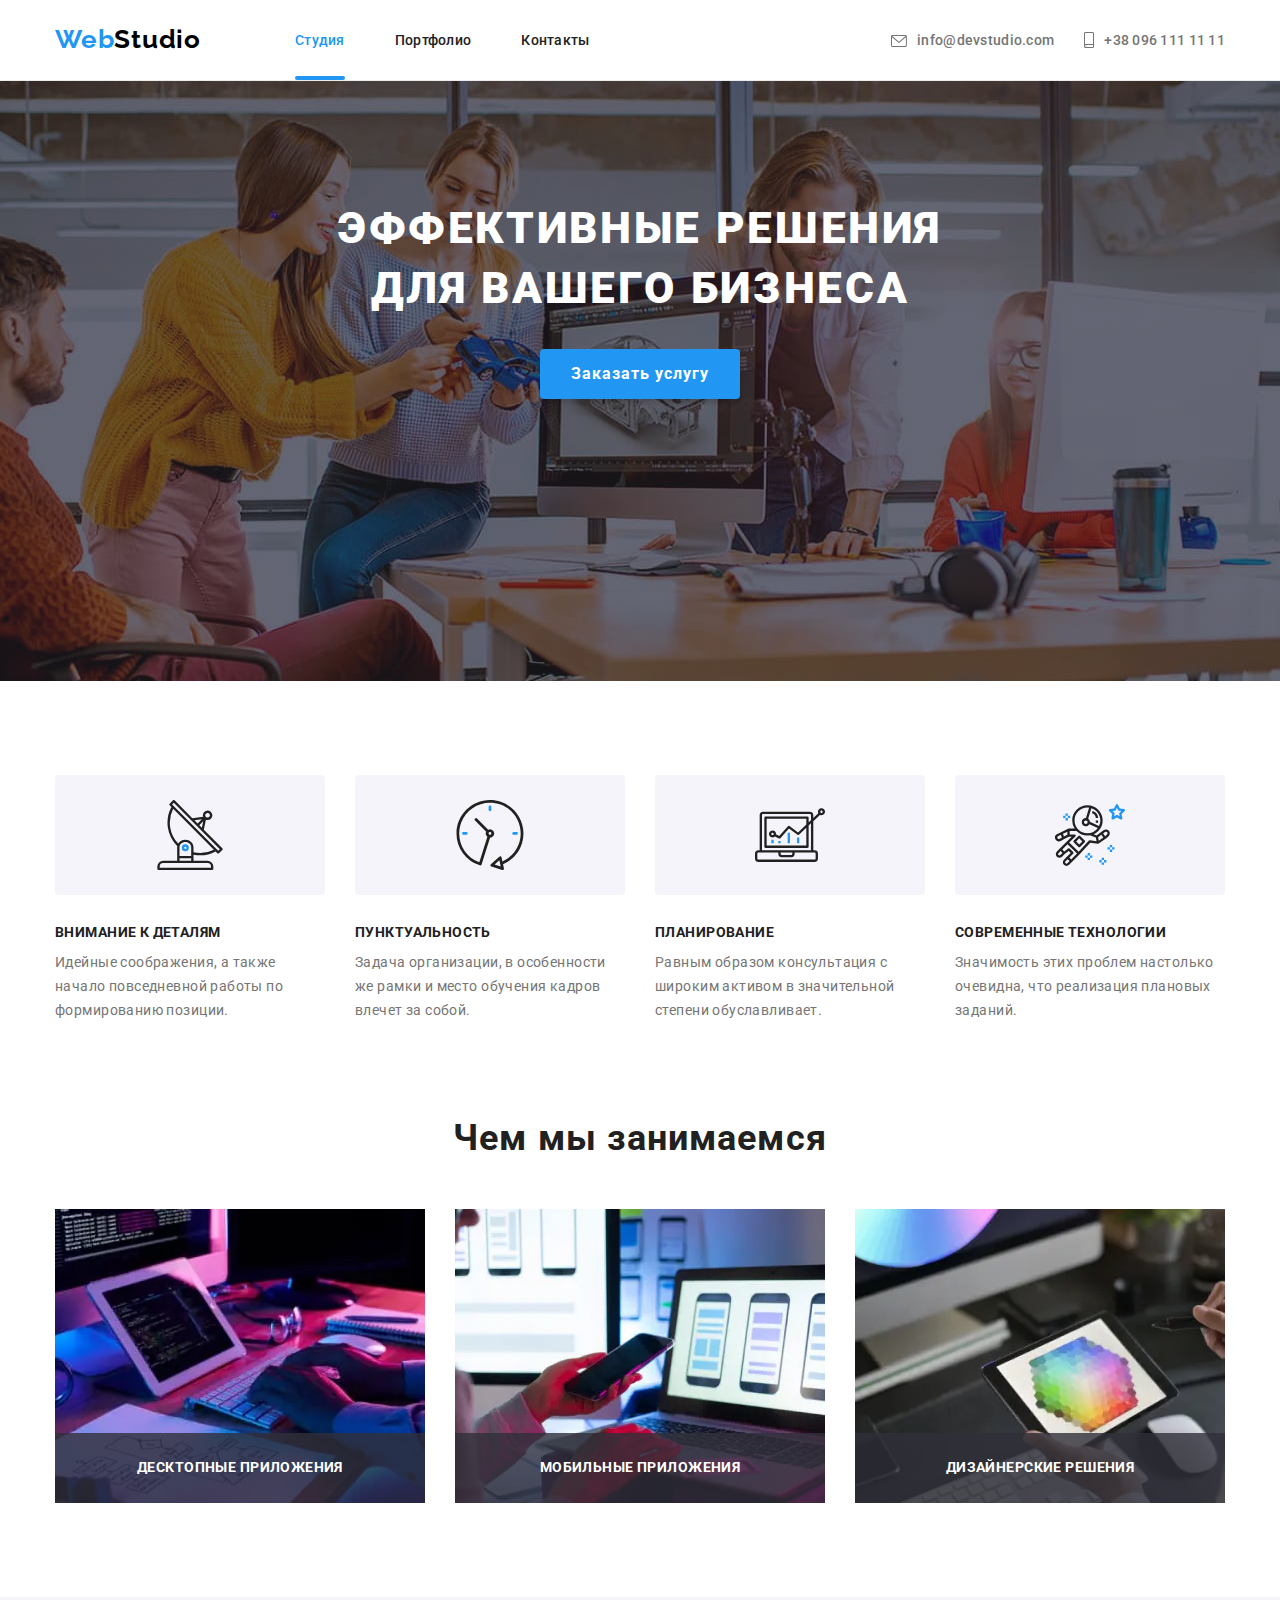
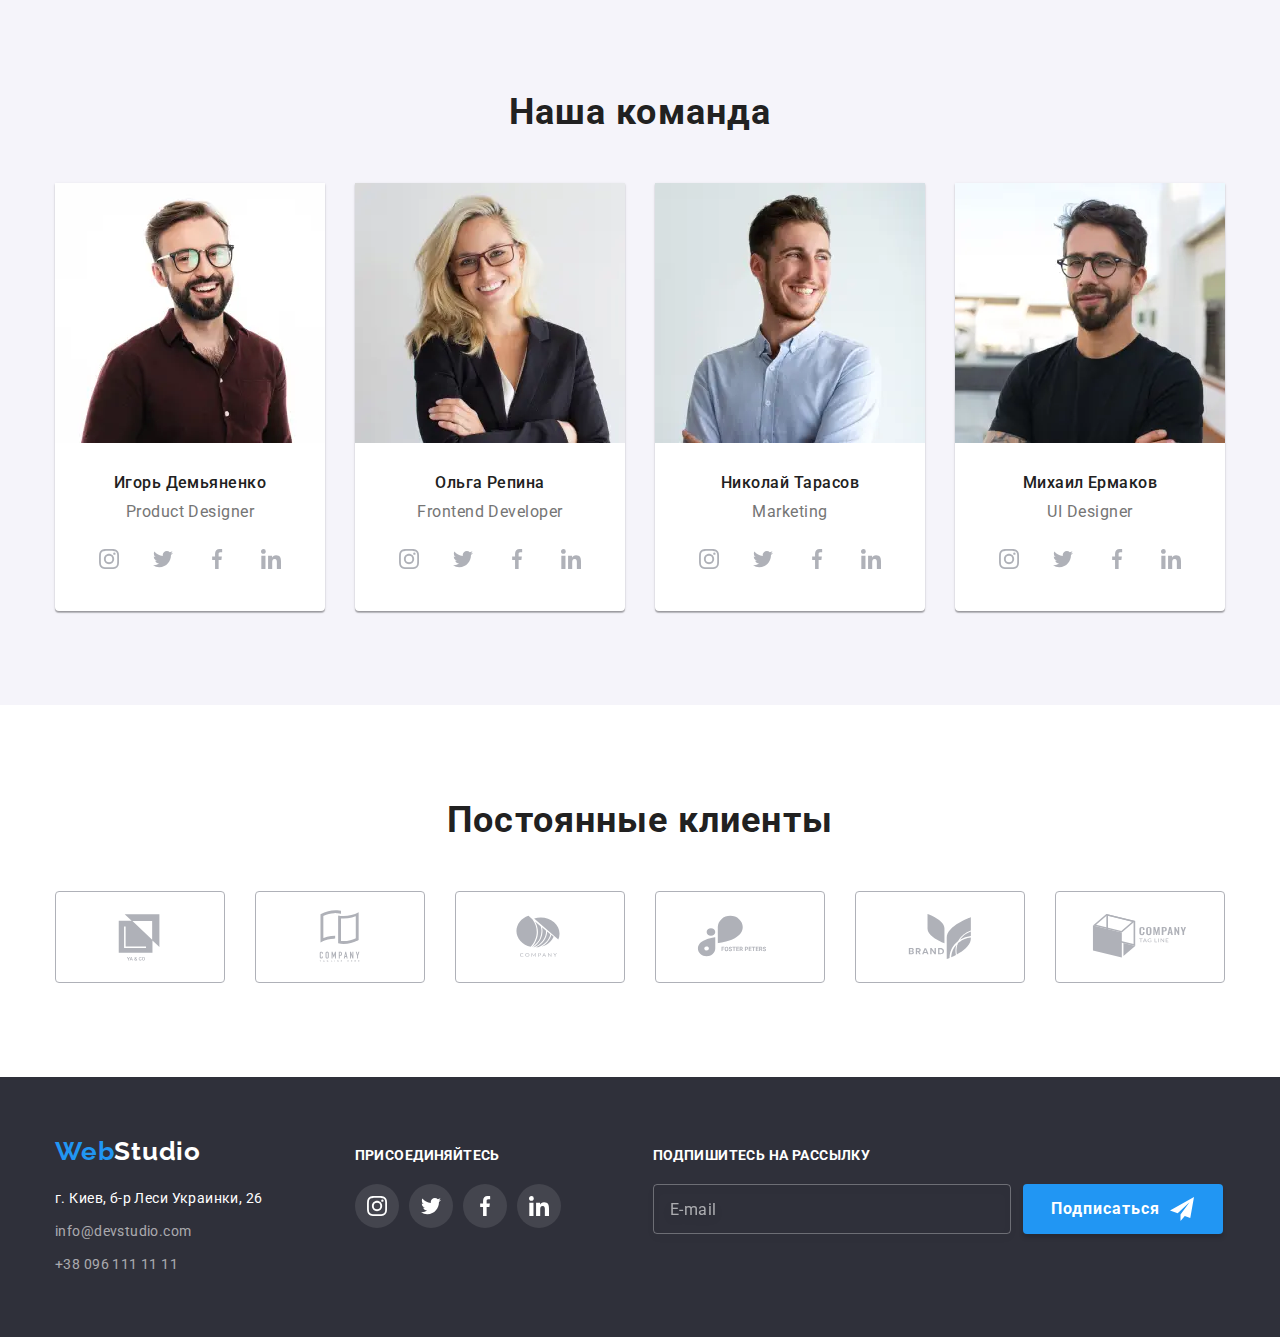
==== commit d0206ca9: "added media queries for footer (layout) and contact-list (components)" ====
--- a/index.html
+++ b/index.html
@@ -822,84 +822,86 @@
 			</section>
 		</main>
 
-		<!-- <footer class="footer">
+		<footer class="footer">
 			<div class="container footer-container">
-				<div class="footer-address-wrapper">
-					<a class="logo link" href="./index.html" lang="en">
-						<span class="logo__font-size logo__accent-color">Web</span>
-						<span class="logo__font-size">Studio</span>
-					</a>
-					<address>
-						<ul class="contact-list list">
-							<li class="contact-list__item">
+				<div class="footer-address-social-wrapper">
+					<div class="footer-address-wrapper">
+						<a class="logo link" href="./index.html" lang="en">
+							<span class="logo__font-size logo__accent-color">Web</span>
+							<span class="logo__font-size">Studio</span>
+						</a>
+						<address>
+							<ul class="contact-list list">
+								<li class="contact-list__item">
+									<a
+										class="contact-list__link link contact-list__link-opacity"
+										href="https://goo.gl/maps/CGZ676xCDxBF31A58"
+									>
+										г. Киев, б-р Леси Украинки, 26
+									</a>
+								</li>
+
+								<li class="contact-list__item">
+									<a class="contact-list__link link" href="mailto:info@devstudio.com">info@devstudio.com</a>
+								</li>
+
+								<li class="contact-list__item">
+									<a class="contact-list__link link" href="tel:+380961111111">+38 096 111 11 11</a>
+								</li>
+							</ul>
+						</address>
+					</div>
+					<div class="footer-social-wrapper">
+						<p class="footer-call">присоединяйтесь</p>
+						<ul class="footer-list list">
+							<li class="footer-list__item">
 								<a
-									class="contact-list__link link contact-list__link-opacity"
-									href="https://goo.gl/maps/CGZ676xCDxBF31A58"
+									class="footer-list__link link"
+									href="https://www.instagram.com/"
+									target="_blank"
+									rel="noreferrer noopener"
 								>
-									г. Киев, б-р Леси Украинки, 26
+									<svg class="footer-list__icon" width="20" height="20">
+										<use href="./images/sprite.svg#instagram"></use>
+									</svg>
 								</a>
 							</li>
 
-							<li class="contact-list__item">
-								<a class="contact-list__link link" href="mailto:info@devstudio.com">info@devstudio.com</a>
+							<li class="footer-list__item">
+								<a class="footer-list__link link" href="https://twitter.com" target="_blank" rel="noreferrer noopener">
+									<svg class="footer-list__icon" width="20" height="20">
+										<use href="./images/sprite.svg#twitter"></use>
+									</svg>
+								</a>
 							</li>
 
-							<li class="contact-list__item">
-								<a class="contact-list__link link" href="tel:+380961111111">+38 096 111 11 11</a>
+							<li class="footer-list__item">
+								<a
+									class="footer-list__link link"
+									href="https://www.facebook.com/"
+									target="_blank"
+									rel="noreferrer noopener"
+								>
+									<svg class="footer-list__icon" width="20" height="20">
+										<use href="./images/sprite.svg#facebook"></use>
+									</svg>
+								</a>
+							</li>
+
+							<li class="footer-list__item">
+								<a
+									class="footer-list__link link"
+									href="https://www.linkedin.com/"
+									target="_blank"
+									rel="noreferrer noopener"
+								>
+									<svg class="footer-list__icon" width="20" height="20">
+										<use href="./images/sprite.svg#linkedin"></use>
+									</svg>
+								</a>
 							</li>
 						</ul>
-					</address>
-				</div>
-				<div class="footer-social-wrapper">
-					<p class="footer-call">присоединяйтесь</p>
-					<ul class="footer-list list">
-						<li class="footer-list__item">
-							<a
-								class="footer-list__link link"
-								href="https://www.instagram.com/"
-								target="_blank"
-								rel="noreferrer noopener"
-							>
-								<svg class="footer-list__icon" width="20" height="20">
-									<use href="./images/sprite.svg#instagram"></use>
-								</svg>
-							</a>
-						</li>
-
-						<li class="footer-list__item">
-							<a class="footer-list__link link" href="https://twitter.com" target="_blank" rel="noreferrer noopener">
-								<svg class="footer-list__icon" width="20" height="20">
-									<use href="./images/sprite.svg#twitter"></use>
-								</svg>
-							</a>
-						</li>
-
-						<li class="footer-list__item">
-							<a
-								class="footer-list__link link"
-								href="https://www.facebook.com/"
-								target="_blank"
-								rel="noreferrer noopener"
-							>
-								<svg class="footer-list__icon" width="20" height="20">
-									<use href="./images/sprite.svg#facebook"></use>
-								</svg>
-							</a>
-						</li>
-
-						<li class="footer-list__item">
-							<a
-								class="footer-list__link link"
-								href="https://www.linkedin.com/"
-								target="_blank"
-								rel="noreferrer noopener"
-							>
-								<svg class="footer-list__icon" width="20" height="20">
-									<use href="./images/sprite.svg#linkedin"></use>
-								</svg>
-							</a>
-						</li>
-					</ul>
+					</div>
 				</div>
 				<form class="footer-form">
 					<p class="footer-call">Подпишитесь на рассылку</p>
@@ -911,7 +913,7 @@
 					</div>
 				</form>
 			</div>
-		</footer> -->
+		</footer>
 
 		<div class="backdrop is-hidden" data-modal>
 			<div class="modal">
--- a/css/main.min.css
+++ b/css/main.min.css
@@ -1 +1 @@
-:root{--primary-font-family: "Roboto", sans-serif;--main-logo-font-family: "Raleway", sans-serif;--primary-text-color: #212121;--secondary-text-color: #757575;--opacity-text-color: rgba(255, 255, 255, 0.6);--placeholder-text-color: rgba(117, 117, 117, 0.5);--accent-color: #2196F3;--btn-color-hover: #188CE8;--primary-white-color: #ffffff;--primary-bg-color: #2F303A;--secondary-bg-color: #F5F4FA;--activity-bg-color: rgba(47, 48, 58, 0.8);--fallback-bg-color: #C4C4C4;--backdrop-bg-color: rgba(0, 0, 0, 0.2);--logo-black-color: #000000;--primary-border-color: #EEEEEE;--secondary-border-color: #ECECEC;--primary-icon-color: #AFB1B8;--bg-icon-color: rgba(255, 255, 255, 0.1);--overlay-card-color: rgba(33, 150, 243, 0.9);--project-card-gap: 30px;--duration: 250ms;--timing-function: cubic-bezier(0.4, 0, 0.2, 1)}.social-list__link,.contact-form__checkbox-label,.modal__close-btn,.footer-list__link,.client-list__link,.feature__icon-box{display:-webkit-box;display:-ms-flexbox;display:flex;-webkit-box-pack:center;-ms-flex-pack:center;justify-content:center;-webkit-box-align:center;-ms-flex-align:center;align-items:center}.contact-form__submit-btn,.hero__title,.hero{margin-left:auto;margin-right:auto}/*! modern-normalize v1.1.0 | MIT License | https://github.com/sindresorhus/modern-normalize */*,::before,::after{-webkit-box-sizing:border-box;box-sizing:border-box}html{line-height:1.15;-webkit-text-size-adjust:100%;-moz-tab-size:4;-o-tab-size:4;tab-size:4}body{margin:0;font-family:system-ui,-apple-system,"Segoe UI",Roboto,Helvetica,Arial,sans-serif,"Apple Color Emoji","Segoe UI Emoji"}hr{height:0;color:inherit}abbr[title]{-webkit-text-decoration:underline dotted;text-decoration:underline dotted}b,strong{font-weight:bolder}code,kbd,samp,pre{font-family:ui-monospace,SFMono-Regular,Consolas,"Liberation Mono",Menlo,monospace;font-size:1em}small{font-size:80%}sub,sup{font-size:75%;line-height:0;position:relative;vertical-align:baseline}sub{bottom:-0.25em}sup{top:-0.5em}table{text-indent:0;border-color:inherit}button,input,optgroup,select,textarea{font-family:inherit;font-size:100%;line-height:1.15;margin:0}button,select{text-transform:none}button,[type=button],[type=reset],[type=submit]{-webkit-appearance:button}::-moz-focus-inner{border-style:none;padding:0}:-moz-focusring{outline:1px dotted ButtonText}:-moz-ui-invalid{box-shadow:none}legend{padding:0}progress{vertical-align:baseline}::-webkit-inner-spin-button,::-webkit-outer-spin-button{height:auto}[type=search]{-webkit-appearance:textfield;outline-offset:-2px}::-webkit-search-decoration{-webkit-appearance:none}::-webkit-file-upload-button{-webkit-appearance:button;font:inherit}summary{display:list-item}.visually-hidden{position:absolute;width:1px;height:1px;margin:-1px;border:0;padding:0;white-space:nowrap;-webkit-clip-path:inset(100%);clip-path:inset(100%);clip:rect(0 0 0 0);overflow:hidden}h1,h2,h3,h4,h5,h6,p{margin-top:0;margin-bottom:0}ul,ol{margin-top:0;margin-bottom:0;padding-left:0}img{display:block;max-width:100%;height:auto}.list{list-style:none}.link{text-decoration:none}.container{padding-left:15px;padding-right:15px}@media screen and (min-width: 480px){.container{width:480px;margin-left:auto;margin-right:auto}}@media screen and (min-width: 768px){.container{width:768px}}@media screen and (min-width: 1200px){.container{width:1200px}}body{font-family:var(--primary-font-family);color:var(--primary-text-color);background-color:var(--primary-white-color)}.section{padding-top:60px;padding-bottom:60px}@media screen and (min-width: 1200px){.section{padding-top:94px;padding-bottom:94px}}.header{background-color:var(--primary-white-color);border-bottom:1px solid var(--secondary-border-color)}.header__container{display:-webkit-box;display:-ms-flexbox;display:flex;-webkit-box-pack:justify;-ms-flex-pack:justify;justify-content:space-between;-webkit-box-align:center;-ms-flex-align:center;align-items:center}@media screen and (max-width: 767px){.menu-nav__list,.menu-contact{display:none}.mobile-menu{position:absolute;top:0;left:0;width:100%;height:100vh;overflow:auto;background-color:var(--primary-white-color);z-index:1;opacity:0;visibility:hidden;pointer-events:none;-webkit-transition:opacity var(--duration) var(--timing-function),visibility var(--duration) var(--timing-function);transition:opacity var(--duration) var(--timing-function),visibility var(--duration) var(--timing-function)}.mobile-menu.is-open{opacity:1;visibility:visible;pointer-events:auto}.mobile-menu__container{position:relative;display:-webkit-box;display:-ms-flexbox;display:flex;-webkit-box-orient:vertical;-webkit-box-direction:normal;-ms-flex-direction:column;flex-direction:column;-webkit-box-pack:justify;-ms-flex-pack:justify;justify-content:space-between;height:100%;padding:48px 40px}.mobile-menu-btn{background-color:rgba(0,0,0,0);border:none;padding:0;line-height:0}.mobile-menu-btn__icon:hover,.mobile-menu-btn__icon:focus{fill:var(--accent-color)}.mobile-menu-btn__close{position:absolute;top:10px;right:15px}.mobile-menu__nav-item:not(:first-child){margin-top:32px}.mobile-menu__nav-link{font-weight:500;font-size:40px;line-height:1.18;letter-spacing:.02em;color:var(--primary-text-color);-webkit-transition:color var(--duration) var(--timing-function);transition:color var(--duration) var(--timing-function)}.mobile-menu__nav-link.current,.mobile-menu__nav-link:hover,.mobile-menu__nav-link:focus{color:var(--accent-color)}.mobile-menu__contact-item:first-child{margin-top:72px}.mobile-menu__contact-item:not(:first-child){margin-top:32px}.mobile-menu__contact-link{font-weight:500;font-size:24px;line-height:1.17;letter-spacing:.02em;color:var(--secondary-text-color)}.mobile-menu__contact-link--accent{font-weight:500;font-size:34px;line-height:1.18;letter-spacing:.02em;color:var(--accent-color)}.mobile-menu__social-media-list{display:-webkit-box;display:-ms-flexbox;display:flex;margin-top:64px}.mobile-menu__social-media-link{font-weight:500;font-size:18px;line-height:1.22;letter-spacing:.02em;color:var(--accent-color)}.mobile-menu__social-media-item:not(:last-child){margin-right:10px;padding-right:10px;border-right:1px solid rgba(33,33,33,.2)}}@media screen and (max-width: 440px){.mobile-menu__contact-link--accent{font-weight:500;font-size:26px;line-height:1.23;letter-spacing:.02em}.mobile-menu__social-media-list{-ms-flex-wrap:wrap;flex-wrap:wrap}.mobile-menu__social-media-item{margin-top:10px}}@media screen and (min-width: 768px){.mobile-menu-btn,.mobile-menu{display:none}.menu-nav{display:-webkit-box;display:-ms-flexbox;display:flex;-webkit-box-align:center;-ms-flex-align:center;align-items:center}.menu-nav__list{display:-webkit-box;display:-ms-flexbox;display:flex;-webkit-box-pack:justify;-ms-flex-pack:justify;justify-content:space-between}.menu-nav__item:not(:first-child){margin-left:50px}.menu-nav__link{position:relative;padding-top:32px;padding-bottom:32px;font-weight:500;font-size:14px;line-height:1.14;letter-spacing:.02em;color:var(--primary-text-color);-webkit-transition:color var(--duration) var(--timing-function);transition:color var(--duration) var(--timing-function)}.menu-nav__link.current,.menu-nav__link:hover,.menu-nav__link:focus{color:var(--accent-color)}.menu-nav__link::after{content:"";position:absolute;bottom:0;display:block;width:100%;height:4px;background-color:var(--accent-color);border-radius:2px;-webkit-transform:scaleX(0);transform:scaleX(0);-webkit-transition:-webkit-transform var(--duration) var(--timing-function);transition:-webkit-transform var(--duration) var(--timing-function);transition:transform var(--duration) var(--timing-function);transition:transform var(--duration) var(--timing-function), -webkit-transform var(--duration) var(--timing-function)}.menu-nav__link.current:after,.menu-nav__link:hover::after,.menu-nav__link:focus::after{-webkit-transform:scaleX(1);transform:scaleX(1)}.menu-contact__item:not(:first-child){margin-top:10px}.menu-contact__link{position:relative;-webkit-box-align:center;-ms-flex-align:center;align-items:center;font-weight:500;font-size:12px;line-height:1.17;letter-spacing:.02em;color:var(--secondary-text-color);-webkit-transition:color var(--duration) var(--timing-function);transition:color var(--duration) var(--timing-function)}.menu-contact__link:hover,.menu-contact__link:focus{color:var(--accent-color)}.menu-contact__icon{fill:currentColor;position:absolute}.menu-contact__icon-envelope{top:3px;left:-22px}.menu-contact__icon-phone{top:-1px;left:-22px}}@media screen and (min-width: 1200px){.menu-contact{display:-webkit-box;display:-ms-flexbox;display:flex}.menu-contact__item:not(:first-child){margin-top:0;margin-left:50px}.menu-contact__link{font-weight:500;font-size:14px;line-height:1.14;letter-spacing:.02em}.menu-contact__icon-envelope{left:-26px;width:16px;height:12px}.menu-contact__icon-phone{top:0;left:-20px;width:10px;height:16px}}.hero{max-width:480px;min-height:400px;padding-top:118px;padding-bottom:118px;text-align:center;background-size:cover;background-repeat:no-repeat;background-position:center;background-color:var(--fallback-bg-color)}.hero__title{max-width:360px;font-weight:900;font-size:26px;line-height:1.62;letter-spacing:.06em;color:var(--primary-white-color);text-transform:uppercase}.hero__btn{min-width:200px;padding:10px 26px;margin-top:30px;font-weight:700;font-size:16px;line-height:1.88;letter-spacing:.06em;color:var(--primary-white-color);background-color:var(--accent-color);border:none;border-radius:4px;-webkit-box-shadow:0px 4px 4px rgba(0,0,0,.15);box-shadow:0px 4px 4px rgba(0,0,0,.15);-webkit-transition:background-color var(--duration) var(--timing-function);transition:background-color var(--duration) var(--timing-function)}.hero__btn:hover,.hero__btn:focus{background-color:var(--btn-color-hover)}@media screen and (max-width: 767px){.hero{background-image:-webkit-gradient(linear, left top, right top, from(rgba(47, 48, 58, 0.4)), to(rgba(47, 48, 58, 0.4))),url("../images/bg-hero-480.jpg");background-image:linear-gradient(to right, rgba(47, 48, 58, 0.4), rgba(47, 48, 58, 0.4)),url("../images/bg-hero-480.jpg")}}@media screen and (max-width: 767px)and (min-device-pixel-ratio: 2),screen and (max-width: 767px)and (-webkit-min-device-pixel-ratio: 2),screen and (max-width: 767px)and (min-resolution: 192dpi),screen and (max-width: 767px)and (min-resolution: 2dppx){.hero{background-image:-webkit-gradient(linear, left top, right top, from(rgba(47, 48, 58, 0.4)), to(rgba(47, 48, 58, 0.4))),url("../images/bg-hero-480@2x.jpg");background-image:linear-gradient(to right, rgba(47, 48, 58, 0.4), rgba(47, 48, 58, 0.4)),url("../images/bg-hero-480@2x.jpg")}}@media screen and (max-width: 767px)and (min-device-pixel-ratio: 3),screen and (max-width: 767px)and (-webkit-min-device-pixel-ratio: 3),screen and (max-width: 767px)and (min-resolution: 288dpi),screen and (max-width: 767px)and (min-resolution: 3dppx){.hero{background-image:-webkit-gradient(linear, left top, right top, from(rgba(47, 48, 58, 0.4)), to(rgba(47, 48, 58, 0.4))),url("../images/bg-hero-480@3x.jpg");background-image:linear-gradient(to right, rgba(47, 48, 58, 0.4), rgba(47, 48, 58, 0.4)),url("../images/bg-hero-480@3x.jpg")}}@media screen and (min-width: 768px)and (max-width: 1200px){.hero{max-width:768px;background-image:-webkit-gradient(linear, left top, right top, from(rgba(47, 48, 58, 0.4)), to(rgba(47, 48, 58, 0.4))),url("../images/bg-hero-768.jpg");background-image:linear-gradient(to right, rgba(47, 48, 58, 0.4), rgba(47, 48, 58, 0.4)),url("../images/bg-hero-768.jpg")}}@media screen and (min-width: 768px)and (max-width: 1200px)and (min-device-pixel-ratio: 2),screen and (min-width: 768px)and (max-width: 1200px)and (-webkit-min-device-pixel-ratio: 2),screen and (min-width: 768px)and (max-width: 1200px)and (min-resolution: 192dpi),screen and (min-width: 768px)and (max-width: 1200px)and (min-resolution: 2dppx){.hero{background-image:-webkit-gradient(linear, left top, right top, from(rgba(47, 48, 58, 0.4)), to(rgba(47, 48, 58, 0.4))),url("../images/bg-hero-768@2x.jpg");background-image:linear-gradient(to right, rgba(47, 48, 58, 0.4), rgba(47, 48, 58, 0.4)),url("../images/bg-hero-768@2x.jpg")}}@media screen and (min-width: 768px)and (max-width: 1200px)and (min-device-pixel-ratio: 3),screen and (min-width: 768px)and (max-width: 1200px)and (-webkit-min-device-pixel-ratio: 3),screen and (min-width: 768px)and (max-width: 1200px)and (min-resolution: 288dpi),screen and (min-width: 768px)and (max-width: 1200px)and (min-resolution: 3dppx){.hero{background-image:-webkit-gradient(linear, left top, right top, from(rgba(47, 48, 58, 0.4)), to(rgba(47, 48, 58, 0.4))),url("../images/bg-hero-768@3x.jpg");background-image:linear-gradient(to right, rgba(47, 48, 58, 0.4), rgba(47, 48, 58, 0.4)),url("../images/bg-hero-768@3x.jpg")}}@media screen and (min-width: 1200px){.hero{max-width:1600px;min-height:600px;background-image:-webkit-gradient(linear, left top, right top, from(rgba(47, 48, 58, 0.4)), to(rgba(47, 48, 58, 0.4))),url("../images/bg-hero-1200.jpg");background-image:linear-gradient(to right, rgba(47, 48, 58, 0.4), rgba(47, 48, 58, 0.4)),url("../images/bg-hero-1200.jpg")}.hero__title{max-width:696px;font-weight:900;font-size:44px;line-height:1.36;letter-spacing:.06em}}@media screen and (min-width: 1200px)and (min-device-pixel-ratio: 2),screen and (min-width: 1200px)and (-webkit-min-device-pixel-ratio: 2),screen and (min-width: 1200px)and (min-resolution: 192dpi),screen and (min-width: 1200px)and (min-resolution: 2dppx){.hero{background-image:-webkit-gradient(linear, left top, right top, from(rgba(47, 48, 58, 0.4)), to(rgba(47, 48, 58, 0.4))),url("../images/bg-hero-1200@2x.jpg");background-image:linear-gradient(to right, rgba(47, 48, 58, 0.4), rgba(47, 48, 58, 0.4)),url("../images/bg-hero-1200@2x.jpg")}}@media screen and (min-width: 1200px)and (min-device-pixel-ratio: 3),screen and (min-width: 1200px)and (-webkit-min-device-pixel-ratio: 3),screen and (min-width: 1200px)and (min-resolution: 288dpi),screen and (min-width: 1200px)and (min-resolution: 3dppx){.hero{background-image:-webkit-gradient(linear, left top, right top, from(rgba(47, 48, 58, 0.4)), to(rgba(47, 48, 58, 0.4))),url("../images/bg-hero-1200@3x.jpg");background-image:linear-gradient(to right, rgba(47, 48, 58, 0.4), rgba(47, 48, 58, 0.4)),url("../images/bg-hero-1200@3x.jpg")}}.feature__list-item:not(:first-child){margin-top:30px}.feature__title{margin-top:30px;font-weight:700;font-size:14px;line-height:1.14;letter-spacing:.03em;text-transform:uppercase}.feature__description{margin-top:10px;font-weight:400;font-size:14px;line-height:1.71;letter-spacing:.03em;color:var(--secondary-text-color)}.feature__icon-box{height:120px;background-color:var(--secondary-bg-color);border-radius:4px}@media screen and (max-width: 767px){.feature__title{text-align:center}}@media screen and (min-width: 768px){.feature__list{display:-webkit-box;display:-ms-flexbox;display:flex;-ms-flex-wrap:wrap;flex-wrap:wrap;-webkit-box-pack:justify;-ms-flex-pack:justify;justify-content:space-between;gap:30px}.feature__list-item{-ms-flex-preferred-size:calc((100% - 30px)/2);flex-basis:calc((100% - 30px)/2)}.feature__list-item:not(:first-child){margin-top:0px}}@media screen and (min-width: 1200px){.feature{padding-bottom:0}.feature__list-item{-ms-flex-preferred-size:calc((100% - 90px)/4);flex-basis:calc((100% - 90px)/4)}}@media screen and (max-width: 1199px){.activity{display:none}}@media screen and (min-width: 1200px){.activity-list{display:-webkit-box;display:-ms-flexbox;display:flex;-webkit-box-pack:justify;-ms-flex-pack:justify;justify-content:space-between;margin-top:50px}.activity-list__item{position:relative}.activity-list__title{position:absolute;bottom:0;display:-webkit-box;display:-ms-flexbox;display:flex;-webkit-box-pack:center;-ms-flex-pack:center;justify-content:center;-webkit-box-align:center;-ms-flex-align:center;align-items:center;width:100%;height:70px;font-weight:700;font-size:14px;line-height:1.14;letter-spacing:.03em;text-transform:uppercase;color:var(--primary-white-color);background-color:var(--activity-bg-color);pointer-events:none}}.staff{background-color:var(--secondary-bg-color)}.staff-list{display:-webkit-box;display:-ms-flexbox;display:flex;-ms-flex-wrap:wrap;flex-wrap:wrap;row-gap:30px;margin-left:-30px;margin-top:50px}.staff-list__item{margin-left:30px;background-color:var(--primary-white-color);-webkit-box-shadow:0px 1px 3px rgba(0,0,0,.12),0px 1px 1px rgba(0,0,0,.14),0px 2px 1px rgba(0,0,0,.2);box-shadow:0px 1px 3px rgba(0,0,0,.12),0px 1px 1px rgba(0,0,0,.14),0px 2px 1px rgba(0,0,0,.2);border-radius:0px 0px 4px 4px}.staff-list__name{margin-top:30px;font-weight:500;font-size:16px;line-height:1.19;letter-spacing:.03em;text-transform:capitalize;text-align:center}.staff-list__position{margin-top:10px;font-weight:400;font-size:16px;line-height:1.19;letter-spacing:.03em;text-transform:capitalize;text-align:center;color:var(--secondary-text-color)}.client-list{display:-webkit-box;display:-ms-flexbox;display:flex;-ms-flex-wrap:wrap;flex-wrap:wrap;-webkit-box-pack:center;-ms-flex-pack:center;justify-content:center;gap:30px;margin-top:30px}.client-list__item{width:210px;height:92px}.client-list__link{width:100%;height:100%;color:var(--primary-icon-color);background-color:var(--primary-white-color);border:1px solid var(--primary-icon-color);border-radius:4px;-webkit-transition:border-color var(--duration) var(--timing-function),color var(--duration) var(--timing-function);transition:border-color var(--duration) var(--timing-function),color var(--duration) var(--timing-function)}.client-list__link:hover,.client-list__link:focus{color:var(--accent-color);border-color:var(--accent-color)}.client-list__icon{fill:currentColor}.client-list__link:hover .client-list__icon,.client-list__link:focus .client-list__icon{fill:currentColor}@media screen and (min-width: 768px){.client-list__item{width:226px}}@media screen and (min-width: 1200px){.client-list{margin-top:50px}.client-list__item{width:170px}}@media screen and (max-width: 479px){.client-list{gap:15px}.client-list .client-list__item{width:45%}}.footer{padding-top:60px;padding-bottom:60px;background-color:var(--primary-bg-color)}.footer .logo{color:var(--primary-white-color);margin-right:0;padding:0}.footer-container{display:-webkit-box;display:-ms-flexbox;display:flex;-webkit-box-align:baseline;-ms-flex-align:baseline;align-items:baseline}.footer-social-wrapper{margin-left:70px}.footer-form{margin-left:92px}.footer-form__wrapper{display:-webkit-box;display:-ms-flexbox;display:flex;margin-top:20px}.footer-form__input{width:358px;height:50px;padding:15px 16px;color:var(--primary-white-color);border:1px solid rgba(255,255,255,.3);border-radius:4px;-webkit-filter:drop-shadow(0px 4px 4px rgba(0, 0, 0, 0.15));filter:drop-shadow(0px 4px 4px rgba(0, 0, 0, 0.15));background-color:rgba(0,0,0,0)}.footer-form__input::-webkit-input-placeholder{line-height:1.25;letter-spacing:.03em;color:var(--opacity-text-color)}.footer-form__input::-moz-placeholder{line-height:1.25;letter-spacing:.03em;color:var(--opacity-text-color)}.footer-form__input:-ms-input-placeholder{line-height:1.25;letter-spacing:.03em;color:var(--opacity-text-color)}.footer-form__input::-ms-input-placeholder{line-height:1.25;letter-spacing:.03em;color:var(--opacity-text-color)}.footer-form__input::placeholder{line-height:1.25;letter-spacing:.03em;color:var(--opacity-text-color)}.footer-form__btn{min-width:200px;margin-left:12px;padding:10px 28px;font-weight:700;font-size:16px;line-height:1.88;letter-spacing:.06em;color:var(--primary-white-color);border:none;border-radius:4px;-webkit-box-shadow:0px 4px 4px rgba(0,0,0,.15);box-shadow:0px 4px 4px rgba(0,0,0,.15);background-color:var(--accent-color)}.footer-form__btn-text{display:-webkit-inline-box;display:-ms-inline-flexbox;display:inline-flex;-webkit-box-align:center;-ms-flex-align:center;align-items:center}.footer-form__btn-text::after{content:"";width:24px;height:24px;margin-left:10px;background-image:url(../images/icons/mailing-icon.svg)}.footer-call{font-weight:700;font-size:14px;line-height:1.14;letter-spacing:.03em;text-transform:uppercase;color:var(--primary-white-color)}.footer-list{display:-webkit-box;display:-ms-flexbox;display:flex}.footer-list__item{width:44px;height:44px;margin-top:20px}.footer-list__item:not(:first-child){margin-left:10px}.footer-list__link{width:100%;height:100%;fill:var(--primary-white-color);background-color:var(--bg-icon-color);border-radius:50%;-webkit-transition:background-color var(--duration) var(--timing-function);transition:background-color var(--duration) var(--timing-function)}.footer-list__link:hover,.footer-list__link:focus{background-color:var(--accent-color)}.logo{display:inline-block;padding-top:16px;padding-bottom:16px;font-family:var(--main-logo-font-family);font-weight:700;font-size:.1px;line-height:1;letter-spacing:0;color:var(--logo-black-color)}.logo__font-size{font-weight:inherit;font-size:26px;line-height:1.15;letter-spacing:.03em}.logo__accent-color{color:var(--accent-color)}@media screen and (min-width: 768px){.logo{padding-top:26px;padding-bottom:26px;margin-right:88px}}@media screen and (min-width: 1200px){.logo{padding-top:25px;padding-bottom:25px;margin-right:94px}}.section-title{font-weight:700;font-size:28px;line-height:1.18;letter-spacing:.03em;text-align:center}@media screen and (min-width: 1200px){.section-title{font-weight:700;font-size:36px;line-height:1.17;letter-spacing:.03em}}.backdrop{position:fixed;top:0;left:0;width:100vw;height:100vh;overflow-y:scroll;background-color:var(--backdrop-bg-color);-webkit-transform:scale(1) rotate(360deg);transform:scale(1) rotate(360deg);-webkit-transition:visibility var(--duration) var(--timing-function),-webkit-transform var(--duration) var(--timing-function);transition:visibility var(--duration) var(--timing-function),-webkit-transform var(--duration) var(--timing-function);transition:transform var(--duration) var(--timing-function),visibility var(--duration) var(--timing-function);transition:transform var(--duration) var(--timing-function),visibility var(--duration) var(--timing-function),-webkit-transform var(--duration) var(--timing-function)}.backdrop.is-hidden{-webkit-transform:scale(0) rotate(0deg);transform:scale(0) rotate(0deg);visibility:hidden;pointer-events:none}@media screen and (max-width: 767px){.backdrop{padding:94px 15px}}@media screen and (min-width: 768px)and (max-width: 1200px){.backdrop{padding:208px 159px}}.modal{position:relative;width:450px;height:auto;padding:40px;margin:0 auto;background-color:var(--primary-white-color);-webkit-box-shadow:0px 1px 3px rgba(0,0,0,.12),0px 1px 1px rgba(0,0,0,.14),0px 2px 1px rgba(0,0,0,.2);box-shadow:0px 1px 3px rgba(0,0,0,.12),0px 1px 1px rgba(0,0,0,.14),0px 2px 1px rgba(0,0,0,.2);border-radius:4px}.modal__close-btn{position:absolute;top:8px;right:8px;width:30px;height:30px;padding:0;border:1px solid rgba(0,0,0,.1);border-radius:50%;background-color:rgba(0,0,0,0);cursor:pointer}.modal__close-icon{-webkit-transition:fill var(--duration) var(--timing-function);transition:fill var(--duration) var(--timing-function)}.modal__close-btn:hover .modal__close-icon,.modal__close-btn:focus .modal__close-icon{fill:var(--accent-color)}@media screen and (max-width: 479px){.modal{width:99%}}@media screen and (min-width: 1200px){.modal{position:absolute;top:50%;left:50%;-webkit-transform:translate(-50%, -50%);transform:translate(-50%, -50%);width:528px;height:582px}}.contact-form-call{display:block;text-align:center;font-weight:700;font-size:20px;line-height:1.5;letter-spacing:.03em}.contact-form{margin-top:12px}.contact-form__list{line-height:.01}.contact-form__list-item:not(:first-child){margin-top:10px}.contact-form__label-text{font-weight:inherit;font-size:12px;line-height:1.17;letter-spacing:.01em;color:var(--secondary-text-color)}.contact-form__input-wrapper{position:relative;display:block;margin-top:4px;color:var(--accent-color)}.contact-form__input,.contact-form__message{width:100%;border:1px solid rgba(33,33,33,.2);border-radius:4px;-webkit-transition:border-color var(--duration) var(--timing-function);transition:border-color var(--duration) var(--timing-function)}.contact-form__input{height:40px;padding-left:42px}.contact-form__message{resize:none;height:120px;margin-top:4px;padding:12px 16px}.contact-form__message::-webkit-input-placeholder{font-weight:inherit;font-size:12px;line-height:1.17;letter-spacing:.01em;color:var(--placeholder-text-color)}.contact-form__message::-moz-placeholder{font-weight:inherit;font-size:12px;line-height:1.17;letter-spacing:.01em;color:var(--placeholder-text-color)}.contact-form__message:-ms-input-placeholder{font-weight:inherit;font-size:12px;line-height:1.17;letter-spacing:.01em;color:var(--placeholder-text-color)}.contact-form__message::-ms-input-placeholder{font-weight:inherit;font-size:12px;line-height:1.17;letter-spacing:.01em;color:var(--placeholder-text-color)}.contact-form__message::placeholder{font-weight:inherit;font-size:12px;line-height:1.17;letter-spacing:.01em;color:var(--placeholder-text-color)}.contact-form__input:focus,.contact-form__message:focus{outline:none;border-color:var(--accent-color)}.contact-form__input-icon{position:absolute;top:50%;left:12px;-webkit-transform:translateY(-50%);transform:translateY(-50%);-webkit-transition:fill var(--duration) var(--timing-function);transition:fill var(--duration) var(--timing-function)}.contact-form__input:focus+.contact-form__input-icon{fill:var(--accent-color)}.contact-form__text-agreement{color:var(--accent-color)}.contact-form__checkbox-wrapper{margin-top:20px}.contact-form__checkbox-label{cursor:pointer}.contact-form__checkbox-label::before{content:"";width:16px;height:15px;border-radius:2px;background-image:url(../images/icons/checkbox-off-icon.svg);background-repeat:no-repeat}.contact-form__checkbox-label>.contact-form__label-text{margin-left:7px;font-weight:inherit;font-size:12px;line-height:1.17;letter-spacing:.03em}.contact-form__checkbox-input:checked+.contact-form__checkbox-label::before{background-color:var(--accent-color);background-image:url(../images/icons/checkbox-on-icon.svg)}.contact-form__checkbox-input:focus+.contact-form__checkbox-label::before{outline:2px solid var(--accent-color);outline-offset:2px}.contact-form__submit-btn{display:block;min-width:200px;padding:10px 26px;margin-top:30px;font-weight:700;font-size:16px;line-height:1.88;letter-spacing:.06em;color:var(--primary-white-color);background-color:var(--accent-color);border:none;border-radius:4px;-webkit-box-shadow:0px 4px 4px rgba(0,0,0,.15);box-shadow:0px 4px 4px rgba(0,0,0,.15);-webkit-transition:background-color var(--duration) var(--timing-function);transition:background-color var(--duration) var(--timing-function)}.contact-form__submit-btn:hover,.contact-form__submit-btn:focus{background-color:var(--btn-color-hover)}@media screen and (max-width: 479px){.contact-form__label-text{width:90%}}@media screen and (min-width: 1200px){.contact-form-call{font-weight:700;font-size:20px;line-height:1.15;letter-spacing:.03em}.contact-form__checkbox-label>.contact-form__label-text{font-weight:inherit;font-size:14px;line-height:1.71;letter-spacing:.03em}}.button{font-family:inherit;cursor:pointer}.social-list{display:-webkit-box;display:-ms-flexbox;display:flex;-webkit-box-pack:center;-ms-flex-pack:center;justify-content:center;margin-top:16px;margin-bottom:24px}.social-list__item{width:44px;height:44px}.social-list__item:not(:first-child){margin-left:10px}.social-list__link{width:100%;height:100%;fill:var(--primary-icon-color);background-color:var(--primary-white-color);border-radius:50%;-webkit-transition:background-color var(--duration) var(--timing-function);transition:background-color var(--duration) var(--timing-function)}.social-list__link:hover,.social-list__link:focus{background-color:var(--accent-color)}.social-list__icon{-webkit-transition:fill var(--duration) var(--timing-function);transition:fill var(--duration) var(--timing-function)}.social-list__link:hover .social-list__icon,.social-list__link:focus .social-list__icon{fill:var(--primary-white-color)}@media screen and (min-width: 1200px){.social-list{margin-bottom:30px}}.contact-list{margin-top:20px;padding-right:22px}.contact-list__item:not(:first-child){margin-top:9px}.contact-list__link{font-weight:400;font-size:14px;line-height:1.71;letter-spacing:.03em;font-style:normal;color:var(--opacity-text-color);-webkit-transition:color var(--duration) var(--timing-function);transition:color var(--duration) var(--timing-function)}.contact-list__link:hover,.contact-list__link:focus{color:var(--accent-color)}.contact-list__link-opacity{color:var(--primary-white-color)}/*# sourceMappingURL=main.min.css.map */+:root{--primary-font-family: "Roboto", sans-serif;--main-logo-font-family: "Raleway", sans-serif;--primary-text-color: #212121;--secondary-text-color: #757575;--opacity-text-color: rgba(255, 255, 255, 0.6);--placeholder-text-color: rgba(117, 117, 117, 0.5);--accent-color: #2196F3;--btn-color-hover: #188CE8;--primary-white-color: #ffffff;--primary-bg-color: #2F303A;--secondary-bg-color: #F5F4FA;--activity-bg-color: rgba(47, 48, 58, 0.8);--fallback-bg-color: #C4C4C4;--backdrop-bg-color: rgba(0, 0, 0, 0.2);--logo-black-color: #000000;--primary-border-color: #EEEEEE;--secondary-border-color: #ECECEC;--primary-icon-color: #AFB1B8;--bg-icon-color: rgba(255, 255, 255, 0.1);--overlay-card-color: rgba(33, 150, 243, 0.9);--project-card-gap: 30px;--duration: 250ms;--timing-function: cubic-bezier(0.4, 0, 0.2, 1)}.social-list__link,.contact-form__checkbox-label,.modal__close-btn,.footer-list__link,.client-list__link,.feature__icon-box{display:-webkit-box;display:-ms-flexbox;display:flex;-webkit-box-pack:center;-ms-flex-pack:center;justify-content:center;-webkit-box-align:center;-ms-flex-align:center;align-items:center}.contact-form__submit-btn,.hero__title,.hero{margin-left:auto;margin-right:auto}/*! modern-normalize v1.1.0 | MIT License | https://github.com/sindresorhus/modern-normalize */*,::before,::after{-webkit-box-sizing:border-box;box-sizing:border-box}html{line-height:1.15;-webkit-text-size-adjust:100%;-moz-tab-size:4;-o-tab-size:4;tab-size:4}body{margin:0;font-family:system-ui,-apple-system,"Segoe UI",Roboto,Helvetica,Arial,sans-serif,"Apple Color Emoji","Segoe UI Emoji"}hr{height:0;color:inherit}abbr[title]{-webkit-text-decoration:underline dotted;text-decoration:underline dotted}b,strong{font-weight:bolder}code,kbd,samp,pre{font-family:ui-monospace,SFMono-Regular,Consolas,"Liberation Mono",Menlo,monospace;font-size:1em}small{font-size:80%}sub,sup{font-size:75%;line-height:0;position:relative;vertical-align:baseline}sub{bottom:-0.25em}sup{top:-0.5em}table{text-indent:0;border-color:inherit}button,input,optgroup,select,textarea{font-family:inherit;font-size:100%;line-height:1.15;margin:0}button,select{text-transform:none}button,[type=button],[type=reset],[type=submit]{-webkit-appearance:button}::-moz-focus-inner{border-style:none;padding:0}:-moz-focusring{outline:1px dotted ButtonText}:-moz-ui-invalid{box-shadow:none}legend{padding:0}progress{vertical-align:baseline}::-webkit-inner-spin-button,::-webkit-outer-spin-button{height:auto}[type=search]{-webkit-appearance:textfield;outline-offset:-2px}::-webkit-search-decoration{-webkit-appearance:none}::-webkit-file-upload-button{-webkit-appearance:button;font:inherit}summary{display:list-item}.visually-hidden{position:absolute;width:1px;height:1px;margin:-1px;border:0;padding:0;white-space:nowrap;-webkit-clip-path:inset(100%);clip-path:inset(100%);clip:rect(0 0 0 0);overflow:hidden}h1,h2,h3,h4,h5,h6,p{margin-top:0;margin-bottom:0}ul,ol{margin-top:0;margin-bottom:0;padding-left:0}img{display:block;max-width:100%;height:auto}.list{list-style:none}.link{text-decoration:none}.container{padding-left:15px;padding-right:15px}@media screen and (min-width: 480px){.container{width:480px;margin-left:auto;margin-right:auto}}@media screen and (min-width: 768px){.container{width:768px}}@media screen and (min-width: 1200px){.container{width:1200px}}body{font-family:var(--primary-font-family);color:var(--primary-text-color);background-color:var(--primary-white-color)}.section{padding-top:60px;padding-bottom:60px}@media screen and (min-width: 1200px){.section{padding-top:94px;padding-bottom:94px}}.header{background-color:var(--primary-white-color);border-bottom:1px solid var(--secondary-border-color)}.header__container{display:-webkit-box;display:-ms-flexbox;display:flex;-webkit-box-pack:justify;-ms-flex-pack:justify;justify-content:space-between;-webkit-box-align:center;-ms-flex-align:center;align-items:center}@media screen and (max-width: 767px){.menu-nav__list,.menu-contact{display:none}.mobile-menu{position:absolute;top:0;left:0;width:100%;height:100vh;overflow:auto;background-color:var(--primary-white-color);z-index:1;opacity:0;visibility:hidden;pointer-events:none;-webkit-transition:opacity var(--duration) var(--timing-function),visibility var(--duration) var(--timing-function);transition:opacity var(--duration) var(--timing-function),visibility var(--duration) var(--timing-function)}.mobile-menu.is-open{opacity:1;visibility:visible;pointer-events:auto}.mobile-menu__container{position:relative;display:-webkit-box;display:-ms-flexbox;display:flex;-webkit-box-orient:vertical;-webkit-box-direction:normal;-ms-flex-direction:column;flex-direction:column;-webkit-box-pack:justify;-ms-flex-pack:justify;justify-content:space-between;height:100%;padding:48px 40px}.mobile-menu-btn{background-color:rgba(0,0,0,0);border:none;padding:0;line-height:0}.mobile-menu-btn__icon:hover,.mobile-menu-btn__icon:focus{fill:var(--accent-color)}.mobile-menu-btn__close{position:absolute;top:10px;right:15px}.mobile-menu__nav-item:not(:first-child){margin-top:32px}.mobile-menu__nav-link{font-weight:500;font-size:40px;line-height:1.18;letter-spacing:.02em;color:var(--primary-text-color);-webkit-transition:color var(--duration) var(--timing-function);transition:color var(--duration) var(--timing-function)}.mobile-menu__nav-link.current,.mobile-menu__nav-link:hover,.mobile-menu__nav-link:focus{color:var(--accent-color)}.mobile-menu__contact-item:first-child{margin-top:72px}.mobile-menu__contact-item:not(:first-child){margin-top:32px}.mobile-menu__contact-link{font-weight:500;font-size:24px;line-height:1.17;letter-spacing:.02em;color:var(--secondary-text-color)}.mobile-menu__contact-link--accent{font-weight:500;font-size:34px;line-height:1.18;letter-spacing:.02em;color:var(--accent-color)}.mobile-menu__social-media-list{display:-webkit-box;display:-ms-flexbox;display:flex;margin-top:64px}.mobile-menu__social-media-link{font-weight:500;font-size:18px;line-height:1.22;letter-spacing:.02em;color:var(--accent-color)}.mobile-menu__social-media-item:not(:last-child){margin-right:10px;padding-right:10px;border-right:1px solid rgba(33,33,33,.2)}}@media screen and (max-width: 440px){.mobile-menu__contact-link--accent{font-weight:500;font-size:26px;line-height:1.23;letter-spacing:.02em}.mobile-menu__social-media-list{-ms-flex-wrap:wrap;flex-wrap:wrap}.mobile-menu__social-media-item{margin-top:10px}}@media screen and (min-width: 768px){.mobile-menu-btn,.mobile-menu{display:none}.menu-nav{display:-webkit-box;display:-ms-flexbox;display:flex;-webkit-box-align:center;-ms-flex-align:center;align-items:center}.menu-nav__list{display:-webkit-box;display:-ms-flexbox;display:flex;-webkit-box-pack:justify;-ms-flex-pack:justify;justify-content:space-between}.menu-nav__item:not(:first-child){margin-left:50px}.menu-nav__link{position:relative;padding-top:32px;padding-bottom:32px;font-weight:500;font-size:14px;line-height:1.14;letter-spacing:.02em;color:var(--primary-text-color);-webkit-transition:color var(--duration) var(--timing-function);transition:color var(--duration) var(--timing-function)}.menu-nav__link.current,.menu-nav__link:hover,.menu-nav__link:focus{color:var(--accent-color)}.menu-nav__link::after{content:"";position:absolute;bottom:0;display:block;width:100%;height:4px;background-color:var(--accent-color);border-radius:2px;-webkit-transform:scaleX(0);transform:scaleX(0);-webkit-transition:-webkit-transform var(--duration) var(--timing-function);transition:-webkit-transform var(--duration) var(--timing-function);transition:transform var(--duration) var(--timing-function);transition:transform var(--duration) var(--timing-function), -webkit-transform var(--duration) var(--timing-function)}.menu-nav__link.current:after,.menu-nav__link:hover::after,.menu-nav__link:focus::after{-webkit-transform:scaleX(1);transform:scaleX(1)}.menu-contact__item:not(:first-child){margin-top:10px}.menu-contact__link{position:relative;-webkit-box-align:center;-ms-flex-align:center;align-items:center;font-weight:500;font-size:12px;line-height:1.17;letter-spacing:.02em;color:var(--secondary-text-color);-webkit-transition:color var(--duration) var(--timing-function);transition:color var(--duration) var(--timing-function)}.menu-contact__link:hover,.menu-contact__link:focus{color:var(--accent-color)}.menu-contact__icon{fill:currentColor;position:absolute}.menu-contact__icon-envelope{top:3px;left:-22px}.menu-contact__icon-phone{top:-1px;left:-22px}}@media screen and (min-width: 1200px){.menu-contact{display:-webkit-box;display:-ms-flexbox;display:flex}.menu-contact__item:not(:first-child){margin-top:0;margin-left:50px}.menu-contact__link{font-weight:500;font-size:14px;line-height:1.14;letter-spacing:.02em}.menu-contact__icon-envelope{left:-26px;width:16px;height:12px}.menu-contact__icon-phone{top:0;left:-20px;width:10px;height:16px}}.hero{max-width:480px;min-height:400px;padding-top:118px;padding-bottom:118px;text-align:center;background-size:cover;background-repeat:no-repeat;background-position:center;background-color:var(--fallback-bg-color)}.hero__title{max-width:360px;font-weight:900;font-size:26px;line-height:1.62;letter-spacing:.06em;color:var(--primary-white-color);text-transform:uppercase}.hero__btn{min-width:200px;padding:10px 26px;margin-top:30px;font-weight:700;font-size:16px;line-height:1.88;letter-spacing:.06em;color:var(--primary-white-color);background-color:var(--accent-color);border:none;border-radius:4px;-webkit-box-shadow:0px 4px 4px rgba(0,0,0,.15);box-shadow:0px 4px 4px rgba(0,0,0,.15);-webkit-transition:background-color var(--duration) var(--timing-function);transition:background-color var(--duration) var(--timing-function)}.hero__btn:hover,.hero__btn:focus{background-color:var(--btn-color-hover)}@media screen and (max-width: 767px){.hero{background-image:-webkit-gradient(linear, left top, right top, from(rgba(47, 48, 58, 0.4)), to(rgba(47, 48, 58, 0.4))),url("../images/bg-hero-480.jpg");background-image:linear-gradient(to right, rgba(47, 48, 58, 0.4), rgba(47, 48, 58, 0.4)),url("../images/bg-hero-480.jpg")}}@media screen and (max-width: 767px)and (min-device-pixel-ratio: 2),screen and (max-width: 767px)and (-webkit-min-device-pixel-ratio: 2),screen and (max-width: 767px)and (min-resolution: 192dpi),screen and (max-width: 767px)and (min-resolution: 2dppx){.hero{background-image:-webkit-gradient(linear, left top, right top, from(rgba(47, 48, 58, 0.4)), to(rgba(47, 48, 58, 0.4))),url("../images/bg-hero-480@2x.jpg");background-image:linear-gradient(to right, rgba(47, 48, 58, 0.4), rgba(47, 48, 58, 0.4)),url("../images/bg-hero-480@2x.jpg")}}@media screen and (max-width: 767px)and (min-device-pixel-ratio: 3),screen and (max-width: 767px)and (-webkit-min-device-pixel-ratio: 3),screen and (max-width: 767px)and (min-resolution: 288dpi),screen and (max-width: 767px)and (min-resolution: 3dppx){.hero{background-image:-webkit-gradient(linear, left top, right top, from(rgba(47, 48, 58, 0.4)), to(rgba(47, 48, 58, 0.4))),url("../images/bg-hero-480@3x.jpg");background-image:linear-gradient(to right, rgba(47, 48, 58, 0.4), rgba(47, 48, 58, 0.4)),url("../images/bg-hero-480@3x.jpg")}}@media screen and (min-width: 768px)and (max-width: 1200px){.hero{max-width:768px;background-image:-webkit-gradient(linear, left top, right top, from(rgba(47, 48, 58, 0.4)), to(rgba(47, 48, 58, 0.4))),url("../images/bg-hero-768.jpg");background-image:linear-gradient(to right, rgba(47, 48, 58, 0.4), rgba(47, 48, 58, 0.4)),url("../images/bg-hero-768.jpg")}}@media screen and (min-width: 768px)and (max-width: 1200px)and (min-device-pixel-ratio: 2),screen and (min-width: 768px)and (max-width: 1200px)and (-webkit-min-device-pixel-ratio: 2),screen and (min-width: 768px)and (max-width: 1200px)and (min-resolution: 192dpi),screen and (min-width: 768px)and (max-width: 1200px)and (min-resolution: 2dppx){.hero{background-image:-webkit-gradient(linear, left top, right top, from(rgba(47, 48, 58, 0.4)), to(rgba(47, 48, 58, 0.4))),url("../images/bg-hero-768@2x.jpg");background-image:linear-gradient(to right, rgba(47, 48, 58, 0.4), rgba(47, 48, 58, 0.4)),url("../images/bg-hero-768@2x.jpg")}}@media screen and (min-width: 768px)and (max-width: 1200px)and (min-device-pixel-ratio: 3),screen and (min-width: 768px)and (max-width: 1200px)and (-webkit-min-device-pixel-ratio: 3),screen and (min-width: 768px)and (max-width: 1200px)and (min-resolution: 288dpi),screen and (min-width: 768px)and (max-width: 1200px)and (min-resolution: 3dppx){.hero{background-image:-webkit-gradient(linear, left top, right top, from(rgba(47, 48, 58, 0.4)), to(rgba(47, 48, 58, 0.4))),url("../images/bg-hero-768@3x.jpg");background-image:linear-gradient(to right, rgba(47, 48, 58, 0.4), rgba(47, 48, 58, 0.4)),url("../images/bg-hero-768@3x.jpg")}}@media screen and (min-width: 1200px){.hero{max-width:1600px;min-height:600px;background-image:-webkit-gradient(linear, left top, right top, from(rgba(47, 48, 58, 0.4)), to(rgba(47, 48, 58, 0.4))),url("../images/bg-hero-1200.jpg");background-image:linear-gradient(to right, rgba(47, 48, 58, 0.4), rgba(47, 48, 58, 0.4)),url("../images/bg-hero-1200.jpg")}.hero__title{max-width:696px;font-weight:900;font-size:44px;line-height:1.36;letter-spacing:.06em}}@media screen and (min-width: 1200px)and (min-device-pixel-ratio: 2),screen and (min-width: 1200px)and (-webkit-min-device-pixel-ratio: 2),screen and (min-width: 1200px)and (min-resolution: 192dpi),screen and (min-width: 1200px)and (min-resolution: 2dppx){.hero{background-image:-webkit-gradient(linear, left top, right top, from(rgba(47, 48, 58, 0.4)), to(rgba(47, 48, 58, 0.4))),url("../images/bg-hero-1200@2x.jpg");background-image:linear-gradient(to right, rgba(47, 48, 58, 0.4), rgba(47, 48, 58, 0.4)),url("../images/bg-hero-1200@2x.jpg")}}@media screen and (min-width: 1200px)and (min-device-pixel-ratio: 3),screen and (min-width: 1200px)and (-webkit-min-device-pixel-ratio: 3),screen and (min-width: 1200px)and (min-resolution: 288dpi),screen and (min-width: 1200px)and (min-resolution: 3dppx){.hero{background-image:-webkit-gradient(linear, left top, right top, from(rgba(47, 48, 58, 0.4)), to(rgba(47, 48, 58, 0.4))),url("../images/bg-hero-1200@3x.jpg");background-image:linear-gradient(to right, rgba(47, 48, 58, 0.4), rgba(47, 48, 58, 0.4)),url("../images/bg-hero-1200@3x.jpg")}}.feature__list-item:not(:first-child){margin-top:30px}.feature__title{margin-top:30px;font-weight:700;font-size:14px;line-height:1.14;letter-spacing:.03em;text-transform:uppercase}.feature__description{margin-top:10px;font-weight:400;font-size:14px;line-height:1.71;letter-spacing:.03em;color:var(--secondary-text-color)}.feature__icon-box{height:120px;background-color:var(--secondary-bg-color);border-radius:4px}@media screen and (max-width: 767px){.feature__title{text-align:center}}@media screen and (min-width: 768px){.feature__list{display:-webkit-box;display:-ms-flexbox;display:flex;-ms-flex-wrap:wrap;flex-wrap:wrap;-webkit-box-pack:justify;-ms-flex-pack:justify;justify-content:space-between;gap:30px}.feature__list-item{-ms-flex-preferred-size:calc((100% - 30px)/2);flex-basis:calc((100% - 30px)/2)}.feature__list-item:not(:first-child){margin-top:0px}}@media screen and (min-width: 1200px){.feature{padding-bottom:0}.feature__list-item{-ms-flex-preferred-size:calc((100% - 90px)/4);flex-basis:calc((100% - 90px)/4)}}@media screen and (max-width: 1199px){.activity{display:none}}@media screen and (min-width: 1200px){.activity-list{display:-webkit-box;display:-ms-flexbox;display:flex;-webkit-box-pack:justify;-ms-flex-pack:justify;justify-content:space-between;margin-top:50px}.activity-list__item{position:relative}.activity-list__title{position:absolute;bottom:0;display:-webkit-box;display:-ms-flexbox;display:flex;-webkit-box-pack:center;-ms-flex-pack:center;justify-content:center;-webkit-box-align:center;-ms-flex-align:center;align-items:center;width:100%;height:70px;font-weight:700;font-size:14px;line-height:1.14;letter-spacing:.03em;text-transform:uppercase;color:var(--primary-white-color);background-color:var(--activity-bg-color);pointer-events:none}}.staff{background-color:var(--secondary-bg-color)}.staff-list{display:-webkit-box;display:-ms-flexbox;display:flex;-ms-flex-wrap:wrap;flex-wrap:wrap;row-gap:30px;margin-left:-30px;margin-top:50px}.staff-list__item{margin-left:30px;background-color:var(--primary-white-color);-webkit-box-shadow:0px 1px 3px rgba(0,0,0,.12),0px 1px 1px rgba(0,0,0,.14),0px 2px 1px rgba(0,0,0,.2);box-shadow:0px 1px 3px rgba(0,0,0,.12),0px 1px 1px rgba(0,0,0,.14),0px 2px 1px rgba(0,0,0,.2);border-radius:0px 0px 4px 4px}.staff-list__name{margin-top:30px;font-weight:500;font-size:16px;line-height:1.19;letter-spacing:.03em;text-transform:capitalize;text-align:center}.staff-list__position{margin-top:10px;font-weight:400;font-size:16px;line-height:1.19;letter-spacing:.03em;text-transform:capitalize;text-align:center;color:var(--secondary-text-color)}.client-list{display:-webkit-box;display:-ms-flexbox;display:flex;-ms-flex-wrap:wrap;flex-wrap:wrap;-webkit-box-pack:center;-ms-flex-pack:center;justify-content:center;gap:30px;margin-top:30px}.client-list__item{width:210px;height:92px}.client-list__link{width:100%;height:100%;color:var(--primary-icon-color);background-color:var(--primary-white-color);border:1px solid var(--primary-icon-color);border-radius:4px;-webkit-transition:border-color var(--duration) var(--timing-function),color var(--duration) var(--timing-function);transition:border-color var(--duration) var(--timing-function),color var(--duration) var(--timing-function)}.client-list__link:hover,.client-list__link:focus{color:var(--accent-color);border-color:var(--accent-color)}.client-list__icon{fill:currentColor}.client-list__link:hover .client-list__icon,.client-list__link:focus .client-list__icon{fill:currentColor}@media screen and (min-width: 768px){.client-list__item{width:226px}}@media screen and (min-width: 1200px){.client-list{margin-top:50px}.client-list__item{width:170px}}@media screen and (max-width: 479px){.client-list{gap:15px}.client-list .client-list__item{width:45%}}.footer{padding-top:60px;padding-bottom:60px;background-color:var(--primary-bg-color)}.footer .logo{color:var(--primary-white-color);margin-right:0;padding:0}.footer-container{text-align:center}.footer-form__wrapper{margin-top:20px}.footer-form__input{width:100%;height:50px;padding:15px 16px;color:var(--primary-white-color);border:1px solid rgba(255,255,255,.3);border-radius:4px;-webkit-filter:drop-shadow(0px 4px 4px rgba(0, 0, 0, 0.15));filter:drop-shadow(0px 4px 4px rgba(0, 0, 0, 0.15));background-color:rgba(0,0,0,0)}.footer-form__input::-webkit-input-placeholder{line-height:1.25;letter-spacing:.03em;color:var(--opacity-text-color)}.footer-form__input::-moz-placeholder{line-height:1.25;letter-spacing:.03em;color:var(--opacity-text-color)}.footer-form__input:-ms-input-placeholder{line-height:1.25;letter-spacing:.03em;color:var(--opacity-text-color)}.footer-form__input::-ms-input-placeholder{line-height:1.25;letter-spacing:.03em;color:var(--opacity-text-color)}.footer-form__input::placeholder{line-height:1.25;letter-spacing:.03em;color:var(--opacity-text-color)}.footer-form__btn{min-width:200px;margin-top:20px;padding:10px 28px;font-weight:700;font-size:16px;line-height:1.88;letter-spacing:.06em;color:var(--primary-white-color);border:none;border-radius:4px;-webkit-box-shadow:0px 4px 4px rgba(0,0,0,.15);box-shadow:0px 4px 4px rgba(0,0,0,.15);background-color:var(--accent-color)}.footer-form__btn-text{display:-webkit-inline-box;display:-ms-inline-flexbox;display:inline-flex;-webkit-box-align:center;-ms-flex-align:center;align-items:center}.footer-form__btn-text::after{content:"";width:24px;height:24px;margin-left:10px;background-image:url(../images/icons/mailing-icon.svg)}.footer-call{margin-top:60px;font-weight:700;font-size:14px;line-height:1.14;letter-spacing:.03em;text-transform:uppercase;color:var(--primary-white-color)}.footer-list{display:-webkit-box;display:-ms-flexbox;display:flex;-webkit-box-pack:center;-ms-flex-pack:center;justify-content:center}.footer-list__item{width:44px;height:44px;margin-top:20px}.footer-list__item:not(:first-child){margin-left:10px}.footer-list__link{width:100%;height:100%;fill:var(--primary-white-color);background-color:var(--bg-icon-color);border-radius:50%;-webkit-transition:background-color var(--duration) var(--timing-function);transition:background-color var(--duration) var(--timing-function)}.footer-list__link:hover,.footer-list__link:focus{background-color:var(--accent-color)}@media screen and (min-width: 768px)and (max-width: 1199px){.footer-address-social-wrapper{display:-webkit-box;display:-ms-flexbox;display:flex;-webkit-box-pack:center;-ms-flex-pack:center;justify-content:center}.footer-address-wrapper{margin-right:165px}.footer-social-wrapper>.footer-call{margin-top:5px}.footer-form__input{display:block;width:450px;margin:0 auto}}@media screen and (min-width: 1200px){.footer-container{text-align:start;display:-webkit-box;display:-ms-flexbox;display:flex;-webkit-box-align:baseline;-ms-flex-align:baseline;align-items:baseline}.footer-address-social-wrapper{display:-webkit-box;display:-ms-flexbox;display:flex;-webkit-box-align:baseline;-ms-flex-align:baseline;align-items:baseline}.footer-social-wrapper{margin-left:70px}.footer-form{margin-left:92px}.footer-form__wrapper{display:-webkit-box;display:-ms-flexbox;display:flex}.footer-form__input{width:358px}.footer-form__btn{margin-top:0;margin-left:12px}.footer-call{margin-top:0}}.logo{display:inline-block;padding-top:16px;padding-bottom:16px;font-family:var(--main-logo-font-family);font-weight:700;font-size:.1px;line-height:1;letter-spacing:0;color:var(--logo-black-color)}.logo__font-size{font-weight:inherit;font-size:26px;line-height:1.15;letter-spacing:.03em}.logo__accent-color{color:var(--accent-color)}@media screen and (min-width: 768px){.logo{padding-top:26px;padding-bottom:26px;margin-right:88px}}@media screen and (min-width: 1200px){.logo{padding-top:25px;padding-bottom:25px;margin-right:94px}}.section-title{font-weight:700;font-size:28px;line-height:1.18;letter-spacing:.03em;text-align:center}@media screen and (min-width: 1200px){.section-title{font-weight:700;font-size:36px;line-height:1.17;letter-spacing:.03em}}.backdrop{position:fixed;top:0;left:0;width:100vw;height:100vh;overflow-y:scroll;background-color:var(--backdrop-bg-color);-webkit-transform:scale(1) rotate(360deg);transform:scale(1) rotate(360deg);-webkit-transition:visibility var(--duration) var(--timing-function),-webkit-transform var(--duration) var(--timing-function);transition:visibility var(--duration) var(--timing-function),-webkit-transform var(--duration) var(--timing-function);transition:transform var(--duration) var(--timing-function),visibility var(--duration) var(--timing-function);transition:transform var(--duration) var(--timing-function),visibility var(--duration) var(--timing-function),-webkit-transform var(--duration) var(--timing-function)}.backdrop.is-hidden{-webkit-transform:scale(0) rotate(0deg);transform:scale(0) rotate(0deg);visibility:hidden;pointer-events:none}@media screen and (max-width: 767px){.backdrop{padding:94px 15px}}@media screen and (min-width: 768px)and (max-width: 1200px){.backdrop{padding:208px 159px}}.modal{position:relative;width:450px;height:auto;padding:40px;margin:0 auto;background-color:var(--primary-white-color);-webkit-box-shadow:0px 1px 3px rgba(0,0,0,.12),0px 1px 1px rgba(0,0,0,.14),0px 2px 1px rgba(0,0,0,.2);box-shadow:0px 1px 3px rgba(0,0,0,.12),0px 1px 1px rgba(0,0,0,.14),0px 2px 1px rgba(0,0,0,.2);border-radius:4px}.modal__close-btn{position:absolute;top:8px;right:8px;width:30px;height:30px;padding:0;border:1px solid rgba(0,0,0,.1);border-radius:50%;background-color:rgba(0,0,0,0);cursor:pointer}.modal__close-icon{-webkit-transition:fill var(--duration) var(--timing-function);transition:fill var(--duration) var(--timing-function)}.modal__close-btn:hover .modal__close-icon,.modal__close-btn:focus .modal__close-icon{fill:var(--accent-color)}@media screen and (max-width: 479px){.modal{width:99%}}@media screen and (min-width: 1200px){.modal{position:absolute;top:50%;left:50%;-webkit-transform:translate(-50%, -50%);transform:translate(-50%, -50%);width:528px;height:582px}}.contact-form-call{display:block;text-align:center;font-weight:700;font-size:20px;line-height:1.5;letter-spacing:.03em}.contact-form{margin-top:12px}.contact-form__list{line-height:.01}.contact-form__list-item:not(:first-child){margin-top:10px}.contact-form__label-text{font-weight:inherit;font-size:12px;line-height:1.17;letter-spacing:.01em;color:var(--secondary-text-color)}.contact-form__input-wrapper{position:relative;display:block;margin-top:4px;color:var(--accent-color)}.contact-form__input,.contact-form__message{width:100%;border:1px solid rgba(33,33,33,.2);border-radius:4px;-webkit-transition:border-color var(--duration) var(--timing-function);transition:border-color var(--duration) var(--timing-function)}.contact-form__input{height:40px;padding-left:42px}.contact-form__message{resize:none;height:120px;margin-top:4px;padding:12px 16px}.contact-form__message::-webkit-input-placeholder{font-weight:inherit;font-size:12px;line-height:1.17;letter-spacing:.01em;color:var(--placeholder-text-color)}.contact-form__message::-moz-placeholder{font-weight:inherit;font-size:12px;line-height:1.17;letter-spacing:.01em;color:var(--placeholder-text-color)}.contact-form__message:-ms-input-placeholder{font-weight:inherit;font-size:12px;line-height:1.17;letter-spacing:.01em;color:var(--placeholder-text-color)}.contact-form__message::-ms-input-placeholder{font-weight:inherit;font-size:12px;line-height:1.17;letter-spacing:.01em;color:var(--placeholder-text-color)}.contact-form__message::placeholder{font-weight:inherit;font-size:12px;line-height:1.17;letter-spacing:.01em;color:var(--placeholder-text-color)}.contact-form__input:focus,.contact-form__message:focus{outline:none;border-color:var(--accent-color)}.contact-form__input-icon{position:absolute;top:50%;left:12px;-webkit-transform:translateY(-50%);transform:translateY(-50%);-webkit-transition:fill var(--duration) var(--timing-function);transition:fill var(--duration) var(--timing-function)}.contact-form__input:focus+.contact-form__input-icon{fill:var(--accent-color)}.contact-form__text-agreement{color:var(--accent-color)}.contact-form__checkbox-wrapper{margin-top:20px}.contact-form__checkbox-label{cursor:pointer}.contact-form__checkbox-label::before{content:"";width:16px;height:15px;border-radius:2px;background-image:url(../images/icons/checkbox-off-icon.svg);background-repeat:no-repeat}.contact-form__checkbox-label>.contact-form__label-text{margin-left:7px;font-weight:inherit;font-size:12px;line-height:1.17;letter-spacing:.03em}.contact-form__checkbox-input:checked+.contact-form__checkbox-label::before{background-color:var(--accent-color);background-image:url(../images/icons/checkbox-on-icon.svg)}.contact-form__checkbox-input:focus+.contact-form__checkbox-label::before{outline:2px solid var(--accent-color);outline-offset:2px}.contact-form__submit-btn{display:block;min-width:200px;padding:10px 26px;margin-top:30px;font-weight:700;font-size:16px;line-height:1.88;letter-spacing:.06em;color:var(--primary-white-color);background-color:var(--accent-color);border:none;border-radius:4px;-webkit-box-shadow:0px 4px 4px rgba(0,0,0,.15);box-shadow:0px 4px 4px rgba(0,0,0,.15);-webkit-transition:background-color var(--duration) var(--timing-function);transition:background-color var(--duration) var(--timing-function)}.contact-form__submit-btn:hover,.contact-form__submit-btn:focus{background-color:var(--btn-color-hover)}@media screen and (max-width: 479px){.contact-form__label-text{width:90%}}@media screen and (min-width: 1200px){.contact-form-call{font-weight:700;font-size:20px;line-height:1.15;letter-spacing:.03em}.contact-form__checkbox-label>.contact-form__label-text{font-weight:inherit;font-size:14px;line-height:1.71;letter-spacing:.03em}}.button{font-family:inherit;cursor:pointer}.social-list{display:-webkit-box;display:-ms-flexbox;display:flex;-webkit-box-pack:center;-ms-flex-pack:center;justify-content:center;margin-top:16px;margin-bottom:24px}.social-list__item{width:44px;height:44px}.social-list__item:not(:first-child){margin-left:10px}.social-list__link{width:100%;height:100%;fill:var(--primary-icon-color);background-color:var(--primary-white-color);border-radius:50%;-webkit-transition:background-color var(--duration) var(--timing-function);transition:background-color var(--duration) var(--timing-function)}.social-list__link:hover,.social-list__link:focus{background-color:var(--accent-color)}.social-list__icon{-webkit-transition:fill var(--duration) var(--timing-function);transition:fill var(--duration) var(--timing-function)}.social-list__link:hover .social-list__icon,.social-list__link:focus .social-list__icon{fill:var(--primary-white-color)}@media screen and (min-width: 1200px){.social-list{margin-bottom:30px}}.contact-list{margin-top:20px}.contact-list__item:not(:first-child){margin-top:9px}.contact-list__link{font-weight:400;font-size:14px;line-height:1.71;letter-spacing:.03em;font-style:normal;color:var(--opacity-text-color);-webkit-transition:color var(--duration) var(--timing-function);transition:color var(--duration) var(--timing-function)}.contact-list__link:hover,.contact-list__link:focus{color:var(--accent-color)}.contact-list__link-opacity{color:var(--primary-white-color)}@media screen and (min-width: 1200px){.contact-list{padding-right:22px}}/*# sourceMappingURL=main.min.css.map */